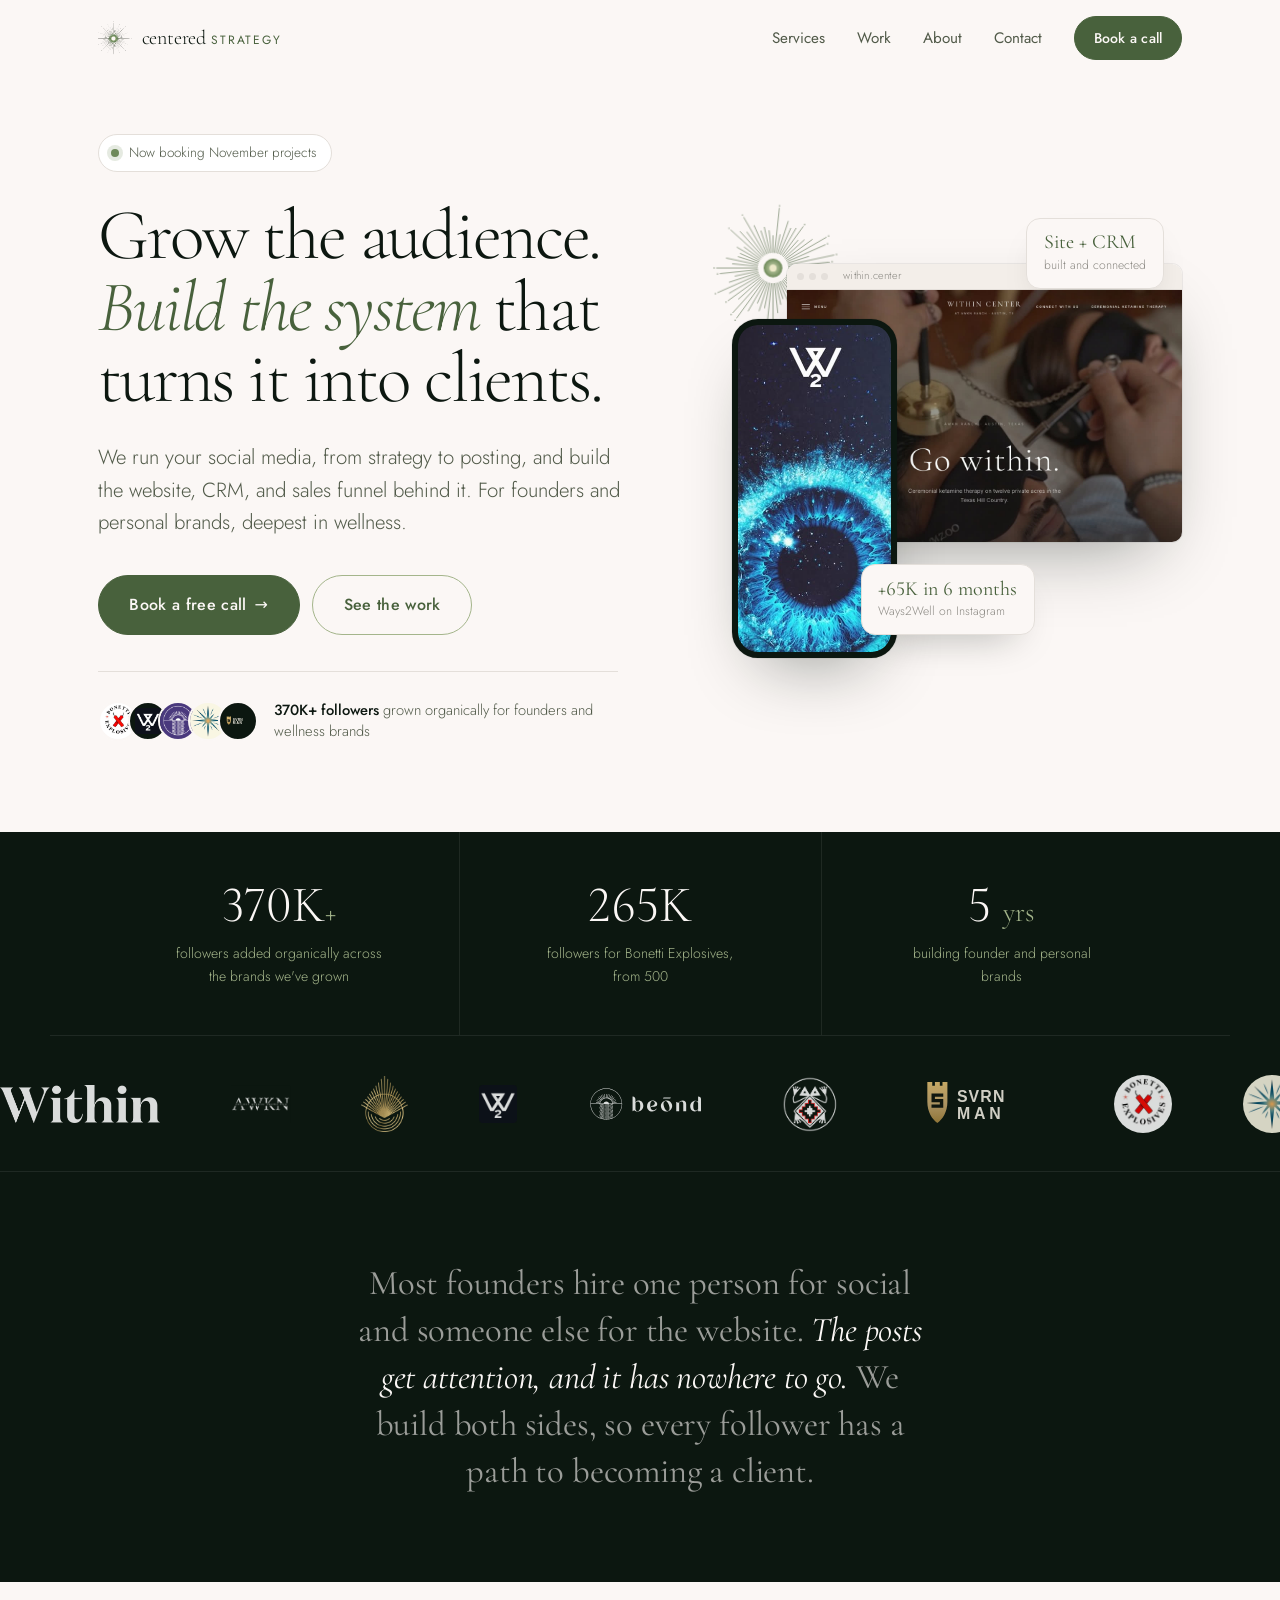
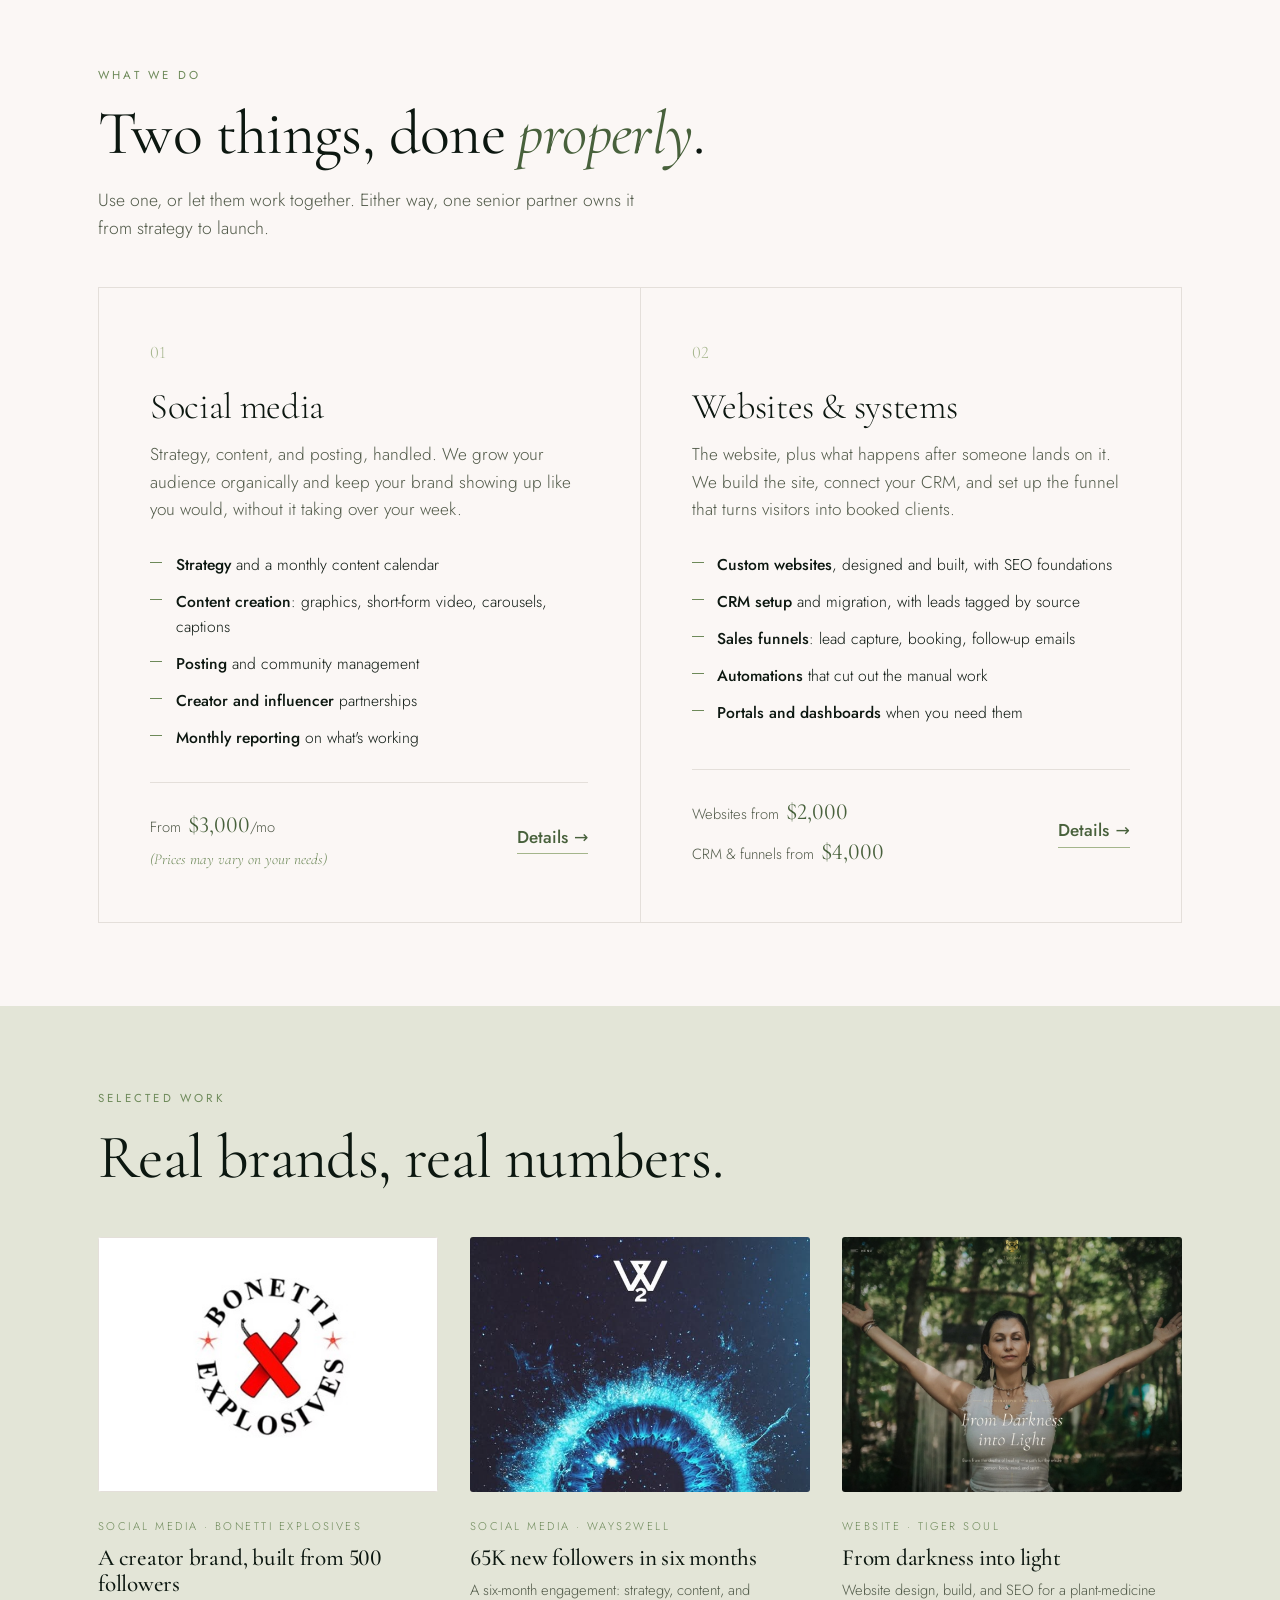
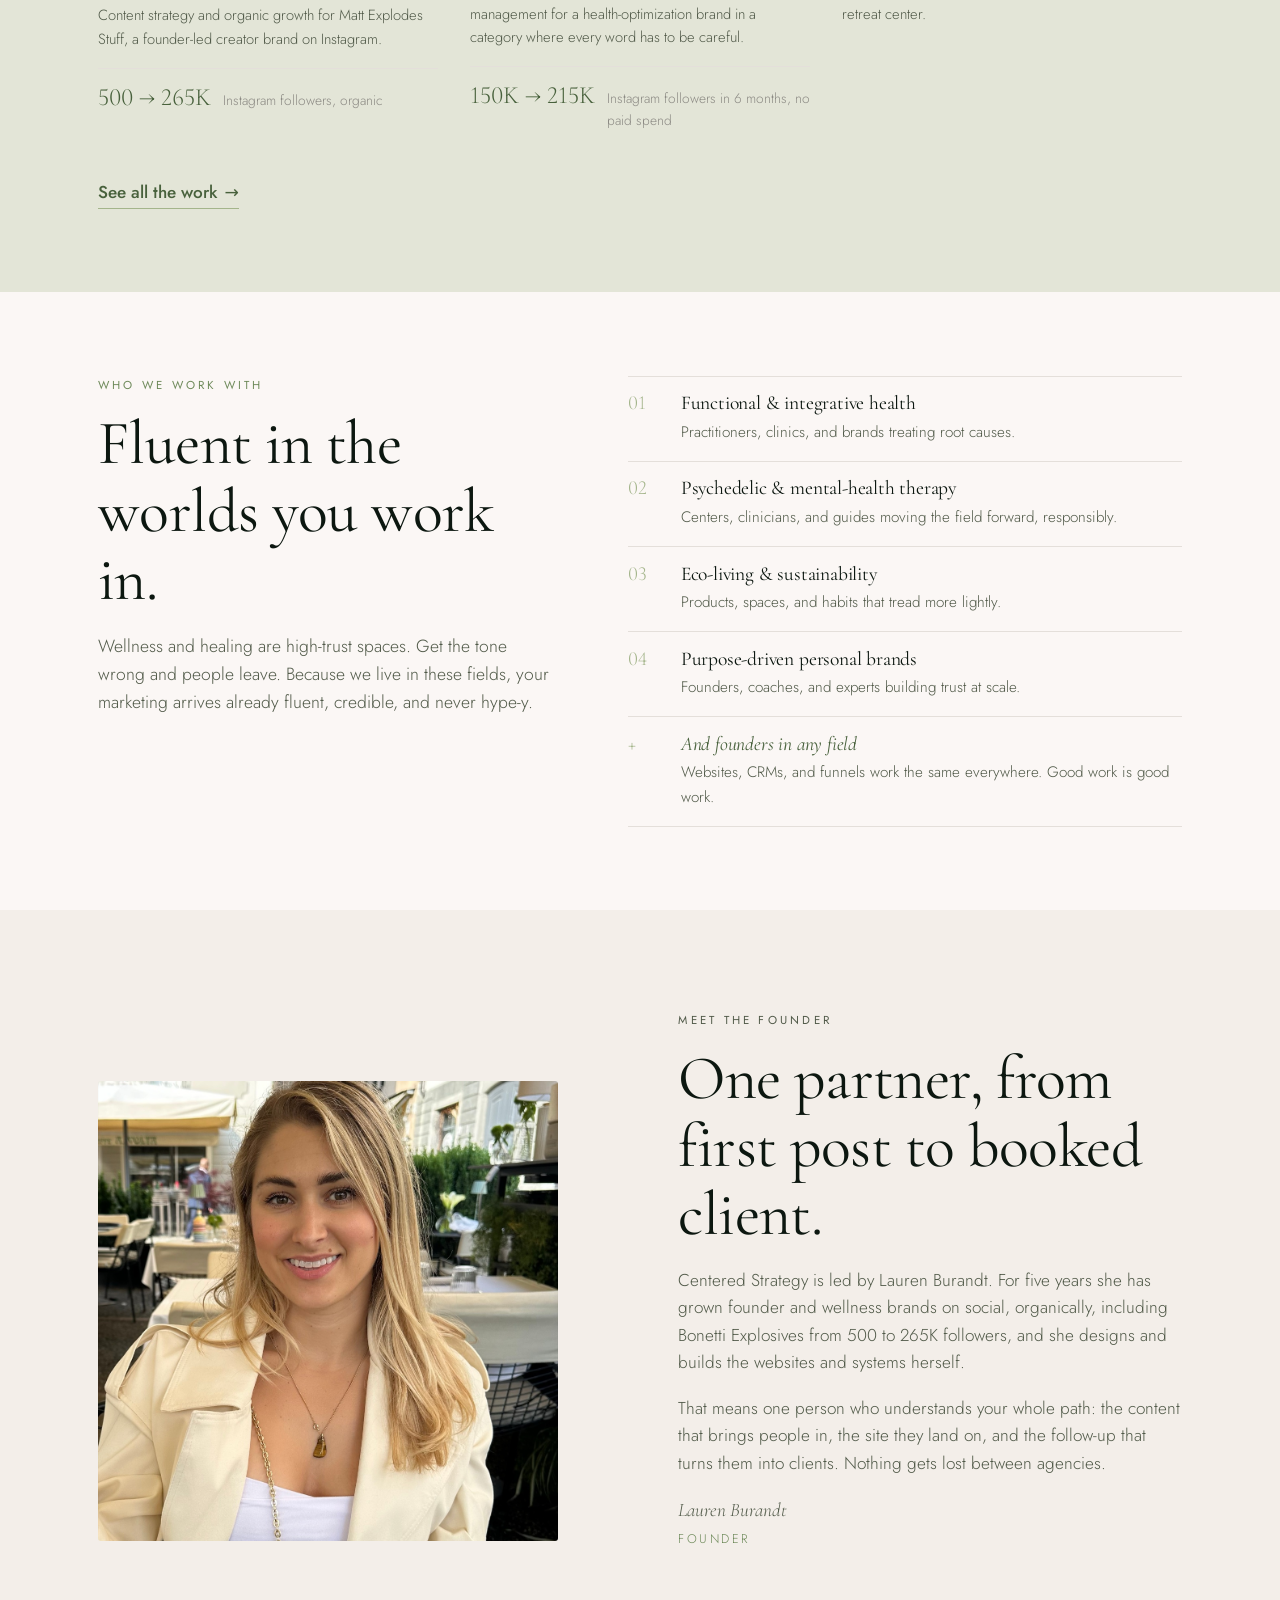
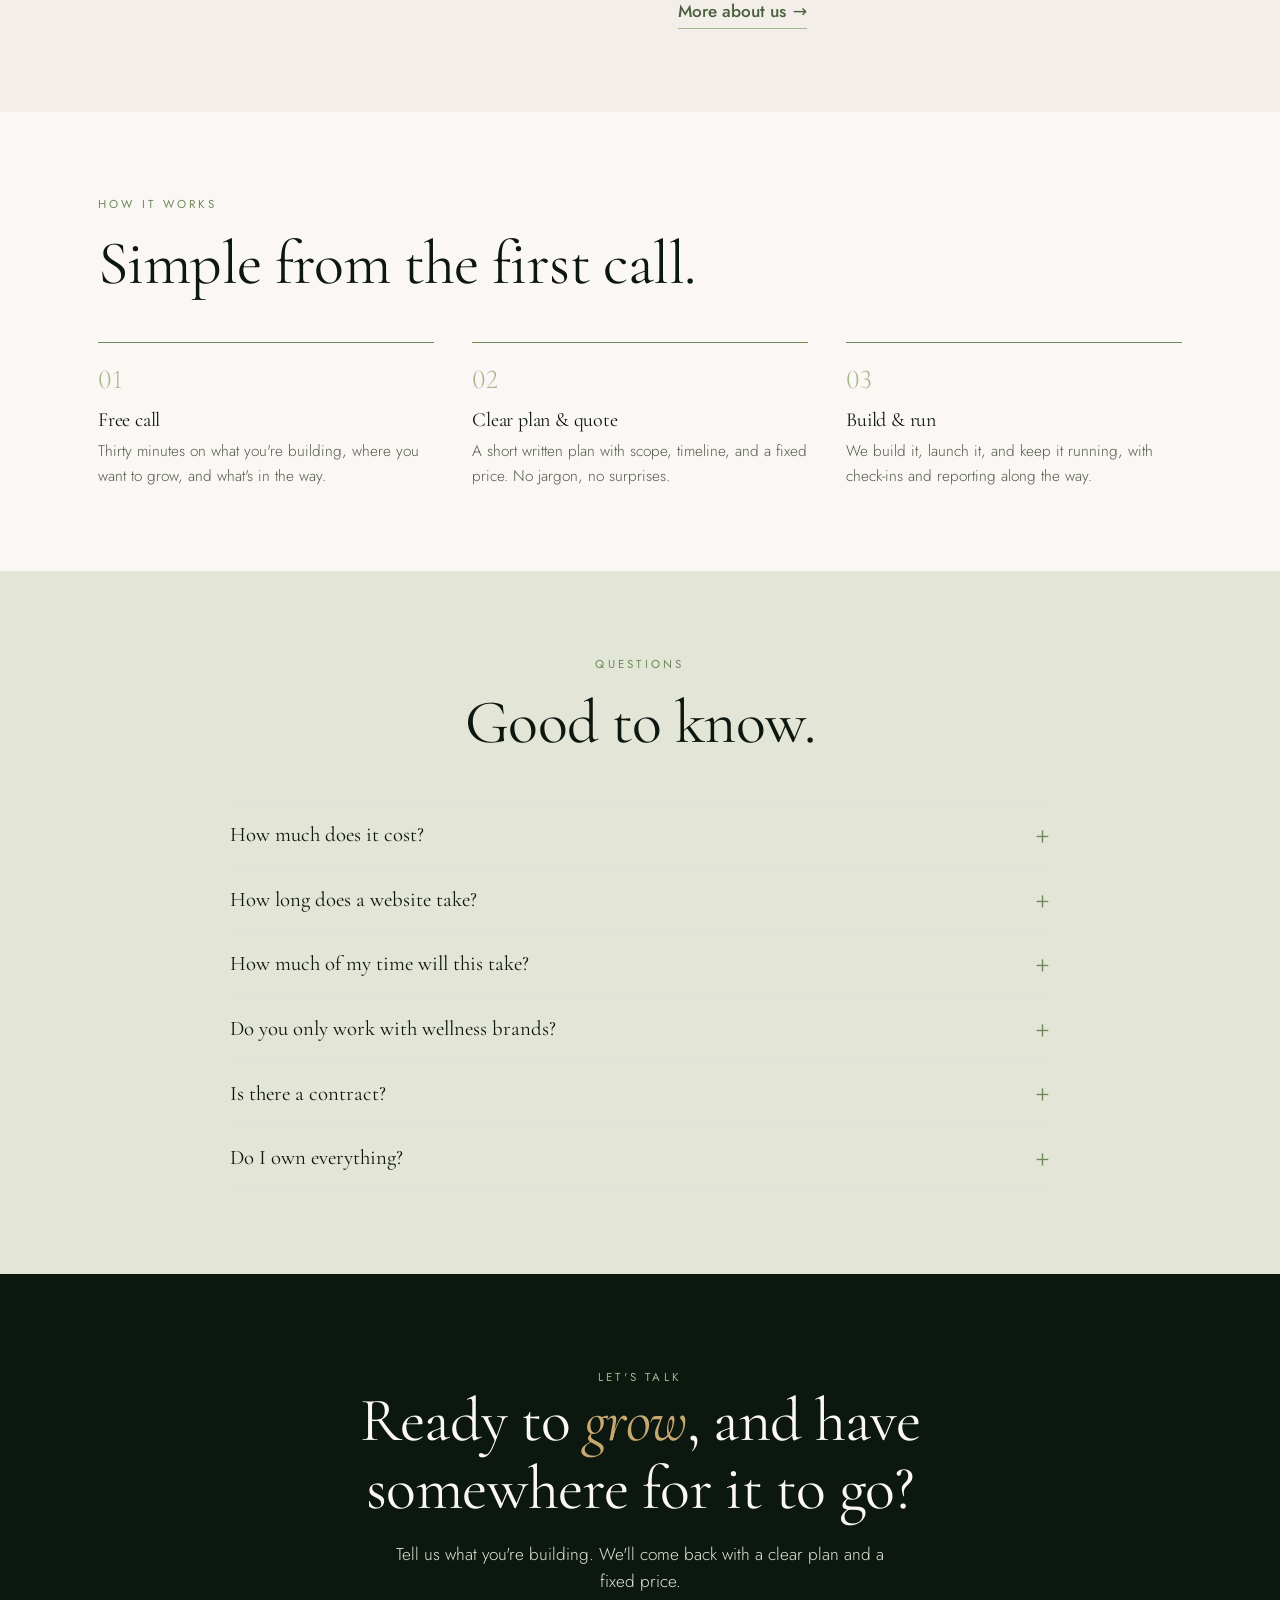
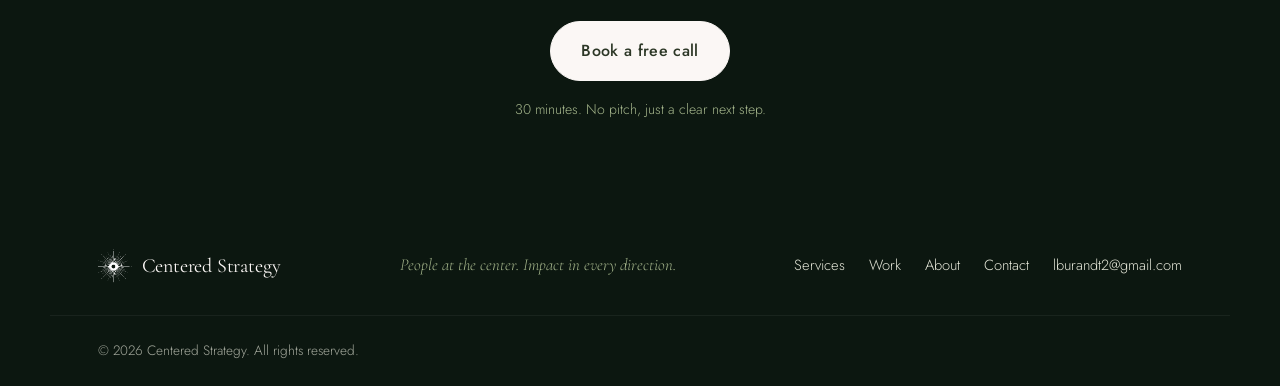
==== index.html @ 180acbcf "Mobile hero: sunburst accent + auto-scrolling reels of real work Co-Authored-By: Claude Opus 5.5 <no" ====
<!DOCTYPE html>
<html lang="en">
<head>
  <meta charset="UTF-8" />
  <meta name="viewport" content="width=device-width, initial-scale=1.0" />
  <title>Centered Strategy | Social media, websites & sales systems for founders</title>
  <meta name="description" content="Centered Strategy runs social media for founders, from strategy to posting, and builds the website, CRM, and sales funnel behind it. Deepest in wellness, open to any field." />
  <meta property="og:title" content="Centered Strategy | Social media, websites & sales systems for founders" />
  <meta property="og:description" content="Centered Strategy runs social media for founders, from strategy to posting, and builds the website, CRM, and sales funnel behind it. Deepest in wellness, open to any field." />
  <meta property="og:type" content="website" />
  <link rel="preconnect" href="https://fonts.googleapis.com" />
  <link rel="preconnect" href="https://fonts.gstatic.com" crossorigin />
  <link href="https://fonts.googleapis.com/css2?family=Cormorant+Garamond:ital,wght@0,400;0,500;0,600;1,400;1,500&family=Jost:wght@300;400;500&display=swap" rel="stylesheet" />
  <link rel="icon" type="image/png" href="assets/favicon.png" />
  <link rel="stylesheet" href="styles.css?v=28" />
</head>
<body>

  <header class="nav" id="nav">
    <div class="container nav__inner">
      <a href="index.html" class="brand" aria-label="Centered Strategy home">
        <img src="assets/logo-mark.png" alt="" class="brand__mark" width="34" height="34" />
        <span class="brand__name"><span class="brand__word">centered</span><span class="brand__strategy">Strategy</span></span>
      </a>
      <nav class="nav__links" aria-label="Primary">
        <a href="services.html">Services</a>
        <a href="projects.html">Work</a>
        <a href="about.html">About</a>
        <a href="contact.html">Contact</a>
      </nav>
      <a href="contact.html" class="btn btn--sm nav__cta">Book a call</a>
      <button class="nav__toggle" id="navToggle" aria-label="Open menu" aria-expanded="false" aria-controls="menu">
        <span></span><span></span><span></span>
      </button>
    </div>
  </header>

  <div class="menu" id="menu" aria-hidden="true">
    <nav class="menu__links" aria-label="Mobile">
      <a href="index.html" class="is-current">Home</a>
      <a href="services.html">Services</a>
      <a href="projects.html">Work</a>
      <a href="about.html">About</a>
      <a href="contact.html">Contact</a>
    </nav>
    <a href="contact.html" class="btn btn--lg btn--light">Book a free call</a>
  </div>

  <main id="top">

    <section class="hero">
      <div class="container hero__grid">
        <div class="hero__copy">
          <p class="badge"><span class="dot" aria-hidden="true"></span>Now booking November projects</p>
          <h1 class="hero__title">Grow the audience. <em>Build the system</em> that turns it into clients.</h1>
          <p class="hero__lede">We run your social media, from strategy to posting, and build the website, CRM, and sales funnel behind it. For founders and personal brands, deepest in wellness.</p>
          <div class="hero__cta">
            <a href="contact.html" class="btn btn--lg">Book a free call <span aria-hidden="true">&rarr;</span></a>
            <a href="projects.html" class="btn btn--lg btn--ghost">See the work</a>
          </div>
          <div class="m-reel" aria-hidden="true"><div class="m-reel__track"><img src="assets/social-matt-top1.jpg" alt="" loading="lazy"><img src="assets/social-beond-1.jpg" alt="" loading="lazy"><img src="assets/social-kuya-1.jpg" alt="" loading="lazy"><img src="assets/ways2well-1.jpg" alt="" loading="lazy"><img src="assets/social-matt-top2.jpg" alt="" loading="lazy"><img src="assets/social-beond-3.jpg" alt="" loading="lazy"><img src="assets/social-kuya-2.jpg" alt="" loading="lazy"><img src="assets/social-matt-top1.jpg" alt="" loading="lazy"><img src="assets/social-beond-1.jpg" alt="" loading="lazy"><img src="assets/social-kuya-1.jpg" alt="" loading="lazy"><img src="assets/ways2well-1.jpg" alt="" loading="lazy"><img src="assets/social-matt-top2.jpg" alt="" loading="lazy"><img src="assets/social-beond-3.jpg" alt="" loading="lazy"><img src="assets/social-kuya-2.jpg" alt="" loading="lazy"></div></div>
          <div class="hero__proof">
            <div class="hero__logos" aria-hidden="true">
              <span class="is-cover"><img src="assets/logo-bonetti.jpg" alt="" /></span>
              <span><img src="assets/logo-ways2well.png" alt="" /></span>
              <span class="is-cover"><img src="assets/logo-beond-mark.jpg" alt="" /></span>
              <span class="is-cover"><img src="assets/logo-illuminating.jpg" alt="" /></span>
              <span><img src="assets/logo-svrn.svg" alt="" /></span>
            </div>
            <p><strong>370K+ followers</strong> grown organically for founders and wellness brands</p>
          </div>
        </div>

        <div class="hero__visual" aria-hidden="true">
          <svg class="hero__mark" viewBox="0 0 300 300">
            <defs>
              <radialGradient id="glow" cx="50%" cy="50%" r="50%">
                <stop offset="0%" stop-color="#EDE9C9" />
                <stop offset="45%" stop-color="#A4B58B" />
                <stop offset="100%" stop-color="#6D8959" />
              </radialGradient>
            </defs>
            <g id="rays"></g>
            <circle class="core" cx="150" cy="150" r="18" fill="url(#glow)" />
            <circle class="core" cx="150" cy="150" r="6.5" fill="#EDE9C9" />
          </svg>
          <figure class="frame frame--browser">
            <div class="frame__bar"><i></i><i></i><i></i><span>within.center</span></div>
            <img src="assets/proj-within.jpg" alt="" />
          </figure>
          <figure class="frame frame--phone">
            <img src="assets/proj-ways2well.jpg" alt="" />
          </figure>
          <div class="chip-stat chip-stat--a"><strong>+65K in 6 months</strong><span>Ways2Well on Instagram</span></div>
          <div class="chip-stat chip-stat--b"><strong>Site + CRM</strong><span>built and connected</span></div>
        </div>
      </div>
    </section>

    <section class="proof" aria-label="Results">
      <div class="container stats">
        <div class="stats__item"><span class="stats__num"><span data-count="370">370</span>K<small>+</small></span><span class="stats__label">followers added organically across the brands we've grown</span></div>
        <div class="stats__item"><span class="stats__num"><span data-count="265">265</span>K</span><span class="stats__label">followers for Bonetti Explosives, from 500</span></div>
        <div class="stats__item"><span class="stats__num">5 <small>yrs</small></span><span class="stats__label">building founder and personal brands</span></div>
      </div>
    <div class="marquee" aria-label="Brands we've worked with">
      <div class="marquee__track">
        <img class="marquee__logo" src="assets/logo-within.png" alt="Within Center" />
        <img class="marquee__logo" src="assets/logo-awkn.png" alt="AWKN Ranch" />
        <img class="marquee__logo marquee__logo--mark" src="assets/logo-kuya.png" alt="Kuya Wellness" />
        <img class="marquee__logo" src="assets/logo-ways2well.png" alt="Ways2Well" />
        <img class="marquee__logo" src="assets/logo-beond.svg" alt="Beond Ibogaine" />
        <img class="marquee__logo marquee__logo--mark" src="assets/logo-otac.png" alt="Ancestral Encounters" />
        <img class="marquee__logo marquee__logo--svrn" src="assets/logo-svrn.svg" alt="SVRN Man" />
        <img class="marquee__logo marquee__logo--badge" src="assets/logo-bonetti.jpg" alt="Bonetti Explosives" />
        <img class="marquee__logo marquee__logo--badge" src="assets/logo-illuminating.jpg" alt="Illuminating Collective" />
        <img class="marquee__logo" src="assets/logo-within.png" alt="" aria-hidden="true" />
        <img class="marquee__logo" src="assets/logo-awkn.png" alt="" aria-hidden="true" />
        <img class="marquee__logo marquee__logo--mark" src="assets/logo-kuya.png" alt="" aria-hidden="true" />
        <img class="marquee__logo" src="assets/logo-ways2well.png" alt="" aria-hidden="true" />
        <img class="marquee__logo" src="assets/logo-beond.svg" alt="" aria-hidden="true" />
        <img class="marquee__logo marquee__logo--mark" src="assets/logo-otac.png" alt="" aria-hidden="true" />
        <img class="marquee__logo marquee__logo--svrn" src="assets/logo-svrn.svg" alt="" aria-hidden="true" />
        <img class="marquee__logo marquee__logo--badge" src="assets/logo-bonetti.jpg" alt="" aria-hidden="true" />
        <img class="marquee__logo marquee__logo--badge" src="assets/logo-illuminating.jpg" alt="" aria-hidden="true" />
      </div>
    </div>
    </section>

    <section class="statement" aria-label="Why us">
      <div class="container">
        <p class="statement__text reveal">Most founders hire one person for social and someone else for the website. <span>The posts get attention, and it has nowhere to go.</span> We build both sides, so every follower has a path to becoming a client.</p>
      </div>
    </section>

    <section class="section" id="services">
      <div class="container">
        <header class="section__head reveal">
          <p class="eyebrow">What we do</p>
          <h2 class="section__title">Two things, done <em>properly</em>.</h2>
          <p class="section__sub">Use one, or let them work together. Either way, one senior partner owns it from strategy to launch.</p>
        </header>
        <div class="pillars">
          <article class="pillar reveal" id="social">
            <span class="pillar__num">01</span>
            <h3>Social media</h3>
            <p class="pillar__lede">Strategy, content, and posting, handled. We grow your audience organically and keep your brand showing up like you would, without it taking over your week.</p>
            <ul class="checklist">
              <li><strong>Strategy</strong> and a monthly content calendar</li>
              <li><strong>Content creation</strong>: graphics, short-form video, carousels, captions</li>
              <li><strong>Posting</strong> and community management</li>
              <li><strong>Creator and influencer</strong> partnerships</li>
              <li><strong>Monthly reporting</strong> on what's working</li>
            </ul>
            <div class="pillar__foot">
              <div class="prices"><span class="price">From <strong>$3,000</strong>/mo</span><span class="price-note">(Prices may vary on your needs)</span></div>
              <a href="services.html#social" class="link-more">Details <span aria-hidden="true">&rarr;</span></a>
            </div>
          </article>
          <article class="pillar reveal" id="systems">
            <span class="pillar__num">02</span>
            <h3>Websites &amp; systems</h3>
            <p class="pillar__lede">The website, plus what happens after someone lands on it. We build the site, connect your CRM, and set up the funnel that turns visitors into booked clients.</p>
            <ul class="checklist">
              <li><strong>Custom websites</strong>, designed and built, with SEO foundations</li>
              <li><strong>CRM setup</strong> and migration, with leads tagged by source</li>
              <li><strong>Sales funnels</strong>: lead capture, booking, follow-up emails</li>
              <li><strong>Automations</strong> that cut out the manual work</li>
              <li><strong>Portals and dashboards</strong> when you need them</li>
            </ul>
            <div class="pillar__foot">
              <div class="prices">
                <span class="price">Websites from <strong>$2,000</strong></span>
                <span class="price">CRM &amp; funnels from <strong>$4,000</strong></span>
              </div>
              <a href="services.html#systems" class="link-more">Details <span aria-hidden="true">&rarr;</span></a>
            </div>
          </article>
        </div>
      </div>
    </section>

    <section class="section section--tint" id="work">
      <div class="container">
        <header class="section__head reveal">
          <p class="eyebrow">Selected work</p>
          <h2 class="section__title">Real brands, real numbers.</h2>
        </header>
        <div class="cases cases--3">
          <a class="case reveal" href="projects.html#social">
            <div class="case__frame"><div class="case__tile case__tile--bonetti"><img class="is-full" src="assets/logo-bonetti.jpg" alt="Bonetti Explosives" loading="lazy" /></div></div>
            <div class="case__meta">
              <span class="case__tag">Social media &middot; Bonetti Explosives</span>
              <h3>A creator brand, built from 500 followers</h3>
              <p>Content strategy and organic growth for Matt Explodes Stuff, a founder-led creator brand on Instagram.</p>
              <div class="case__result"><strong>500 &rarr; 265K</strong><span>Instagram followers, organic</span></div>
            </div>
          </a>
          <a class="case reveal" href="projects.html#social">
            <div class="case__frame"><img class="case__img" src="assets/proj-ways2well.jpg" alt="A Ways2Well social post" loading="lazy" /></div>
            <div class="case__meta">
              <span class="case__tag">Social media &middot; Ways2Well</span>
              <h3>65K new followers in six months</h3>
              <p>A six-month engagement: strategy, content, and management for a health-optimization brand in a category where every word has to be careful.</p>
              <div class="case__result"><strong>150K &rarr; 215K</strong><span>Instagram followers in 6 months, no paid spend</span></div>
            </div>
          </a>
          <a class="case reveal" href="https://www.tigersoulretreats.com/" target="_blank" rel="noopener">
            <div class="case__frame"><img class="case__img" src="assets/proj-tigersoul.jpg" alt="Tiger Soul Medicine Retreats website" loading="lazy" /></div>
            <div class="case__meta">
              <span class="case__tag">Website &middot; Tiger Soul</span>
              <h3>From darkness into light</h3>
              <p>Website design, build, and SEO for a plant-medicine retreat center.</p>
            </div>
          </a>
        </div>
        <div class="section__cta reveal"><a href="projects.html" class="link-more">See all the work <span aria-hidden="true">&rarr;</span></a></div>
      </div>
    </section>

    <section class="section" id="who">
      <div class="container split">
        <header class="reveal">
          <p class="eyebrow">Who we work with</p>
          <h2 class="section__title">Fluent in the worlds you work in.</h2>
          <p class="section__sub">Wellness and healing are high-trust spaces. Get the tone wrong and people leave. Because we live in these fields, your marketing arrives already fluent, credible, and never hype-y.</p>
        </header>
        <div class="reveal">
          <ul class="niches">
            <li class="niche"><span class="niche__num">01</span><div><h3>Functional &amp; integrative health</h3><p>Practitioners, clinics, and brands treating root causes.</p></div></li>
            <li class="niche"><span class="niche__num">02</span><div><h3>Psychedelic &amp; mental-health therapy</h3><p>Centers, clinicians, and guides moving the field forward, responsibly.</p></div></li>
            <li class="niche"><span class="niche__num">03</span><div><h3>Eco-living &amp; sustainability</h3><p>Products, spaces, and habits that tread more lightly.</p></div></li>
            <li class="niche"><span class="niche__num">04</span><div><h3>Purpose-driven personal brands</h3><p>Founders, coaches, and experts building trust at scale.</p></div></li>
            <li class="niche niche--open"><span class="niche__num">+</span><div><h3>And founders in any field</h3><p>Websites, CRMs, and funnels work the same everywhere. Good work is good work.</p></div></li>
          </ul>
        </div>
      </div>
    </section>

    <section class="section section--warm" id="founder">
      <div class="container split split--media">
        <div class="reveal">
          <img class="founder__img" src="assets/lauren.jpg" alt="Lauren Burandt, founder of Centered Strategy" loading="lazy" />
        </div>
        <div class="founder__copy reveal">
          <p class="eyebrow">Meet the founder</p>
          <h2 class="section__title">One partner, from first post to booked client.</h2>
          <p>Centered Strategy is led by Lauren Burandt. For five years she has grown founder and wellness brands on social, organically, including Bonetti Explosives from 500 to 265K followers, and she designs and builds the websites and systems herself.</p>
          <p>That means one person who understands your whole path: the content that brings people in, the site they land on, and the follow-up that turns them into clients. Nothing gets lost between agencies.</p>
          <p class="founder__sig">Lauren Burandt<span>Founder</span></p>
          <div class="section__cta"><a href="about.html" class="link-more">More about us <span aria-hidden="true">&rarr;</span></a></div>
        </div>
      </div>
    </section>

    <section class="section" id="process">
      <div class="container">
        <header class="section__head reveal">
          <p class="eyebrow">How it works</p>
          <h2 class="section__title">Simple from the first call.</h2>
        </header>
        <ol class="steps">
          <li class="step reveal"><span class="step__num">01</span><h3>Free call</h3><p>Thirty minutes on what you're building, where you want to grow, and what's in the way.</p></li>
          <li class="step reveal"><span class="step__num">02</span><h3>Clear plan &amp; quote</h3><p>A short written plan with scope, timeline, and a fixed price. No jargon, no surprises.</p></li>
          <li class="step reveal"><span class="step__num">03</span><h3>Build &amp; run</h3><p>We build it, launch it, and keep it running, with check-ins and reporting along the way.</p></li>
        </ol>
      </div>
    </section>

    <section class="section section--tint" id="faq">
      <div class="container">
        <header class="section__head section__head--center reveal">
          <p class="eyebrow">Questions</p>
          <h2 class="section__title">Good to know.</h2>
        </header>
        <div class="faq reveal">
          <details><summary>How much does it cost?</summary><p>Social media starts at $3,000 a month. Websites start at $2,000, and CRM and sales funnel setups start at $4,000. You'll get a fixed quote after our first call, so you know the full number before anything starts.</p></details>
          <details><summary>How long does a website take?</summary><p>Most websites take three to six weeks from kickoff to launch. A CRM and funnel build usually adds four to six weeks, and we can run both side by side.</p></details>
          <details><summary>How much of my time will this take?</summary><p>A kickoff call to start, then short reviews as we go. For social, most clients spend about an hour a week approving content. We handle the rest.</p></details>
          <details><summary>Do you only work with wellness brands?</summary><p>No. Wellness and healing are where we go deepest, but we build websites, CRMs, and funnels for founders and teams in any field.</p></details>
          <details><summary>Is there a contract?</summary><p>Social media starts with a three-month term so the strategy has time to work, then goes month to month. Build projects are paid by milestone, half to start each one and half on delivery.</p></details>
          <details><summary>Do I own everything?</summary><p>Yes. Your website, accounts, content, and CRM are set up in your name. If we ever part ways, you keep all of it.</p></details>
        </div>
      </div>
    </section>

    <section class="section cta-band">
      <div class="container reveal">
        <p class="eyebrow">Let's talk</p>
        <h2 class="section__title">Ready to <em>grow</em>, and have somewhere for it to go?</h2>
        <p>Tell us what you're building. We'll come back with a clear plan and a fixed price.</p>
        <a href="contact.html" class="btn btn--lg btn--light">Book a free call</a>
        <p class="cta-band__note">30 minutes. No pitch, just a clear next step.</p>
      </div>
    </section>

  </main>

  <a href="contact.html" class="float-cta" id="floatCta" aria-label="Book a free 30-minute call">
    <span class="float-cta__text"><strong>Let's talk about your project</strong><span>Free 30-minute call</span></span>
    <span class="float-cta__btn">Book a call <span aria-hidden="true">&rarr;</span></span>
  </a>

  <footer class="footer">
    <div class="container footer__inner">
      <a href="index.html" class="brand brand--light">
        <img src="assets/logo-mark.png" alt="" class="brand__mark" width="26" height="26" />
        <span class="brand__name">Centered Strategy</span>
      </a>
      <p class="footer__tag">People at the center. Impact in every direction.</p>
      <nav class="footer__links" aria-label="Footer">
        <a href="services.html">Services</a>
        <a href="projects.html">Work</a>
        <a href="about.html">About</a>
        <a href="contact.html">Contact</a>
        <a href="mailto:lburandt2@gmail.com">lburandt2@gmail.com</a>
      </nav>
    </div>
    <div class="container footer__base">
      <span>&copy; <span id="year"></span> Centered Strategy. All rights reserved.</span>
    </div>
  </footer>

  <script src="main.js?v=8"></script>
</body>
</html>
---- styles.css ----
/* ============================================================
   Centered Strategy — styles (v5)
   Palette: pine, sage, cream, honey accent
   Type: Cormorant Garamond (display serif) + Jost (sans)
   ============================================================ */

:root {
  --forest:      #2C3726;   /* deep green — depth */
  --forest-deep: #0C1710;   /* deep evergreen — dark bands, footer */
  --green:       #48613C;   /* pine — primary, CTAs, links */
  --green-soft:  #6D8959;   /* sage — labels, eyebrows */
  --sage:        #A4B58B;   /* soft sage — accents on dark */
  --sage-pale:   #E3E5D7;   /* sage wash — panels */
  --cream:       #FBF7F5;   /* canvas */
  --cream-warm:  #F3EEE9;   /* warm tint sections */
  --sand:        #E4DFDA;   /* hairlines */
  --gold:        #C7A870;   /* honey — sparing accent */
  --warm-grey:   #8C8A84;
  --ink:         #0C1710;
  --ink-soft:    #515A49;

  --serif: "Cormorant Garamond", Georgia, "Times New Roman", serif;
  --sans:  "Jost", "Century Gothic", "Futura", system-ui, sans-serif;

  --maxw: 1180px;
  --gutter: clamp(1.25rem, 4vw, 3rem);
  --nav-h: 76px;
  --ease: cubic-bezier(0.22, 1, 0.36, 1);
}

/* ---------- reset ---------- */
*, *::before, *::after { box-sizing: border-box; }
html { scroll-behavior: smooth; -webkit-text-size-adjust: 100%; scroll-padding-top: 96px; }
body {
  margin: 0;
  font-family: var(--sans);
  color: var(--ink);
  background: var(--cream);
  font-weight: 300;
  line-height: 1.6;
  font-size: clamp(1rem, 0.97rem + 0.2vw, 1.075rem);
  -webkit-font-smoothing: antialiased;
  font-variant-numeric: lining-nums;
}
img, svg { display: block; max-width: 100%; }
a { color: inherit; text-decoration: none; }
ul, ol { margin: 0; padding: 0; list-style: none; }
h1, h2, h3 { margin: 0; font-family: var(--serif); font-weight: 400; line-height: 1.1; letter-spacing: -0.01em; }
p { margin: 0; }
:focus-visible { outline: 2px solid var(--green); outline-offset: 3px; }

.container { width: 100%; max-width: var(--maxw); margin-inline: auto; padding-inline: var(--gutter); }

/* ---------- shared type ---------- */
.eyebrow {
  font-family: var(--sans); text-transform: uppercase;
  letter-spacing: 0.28em; font-size: 0.72rem; font-weight: 400;
  color: var(--green-soft); margin-bottom: 1rem;
}
.section { padding: clamp(3.5rem, 6.5vw, 5.75rem) 0; }
.section--tint { background: var(--sage-pale); }
.section--warm { background: var(--cream-warm); }
.section__head { max-width: 680px; margin-bottom: clamp(2rem, 3.5vw, 3rem); }
.section__head--center { margin-inline: auto; text-align: center; }
.section__head--center .section__sub { margin-inline: auto; }
.section__title { font-size: clamp(2.25rem, 1.55rem + 2.9vw, 3.9rem); font-weight: 400; }
.section__title em { font-style: italic; color: var(--green); }
.section__sub { margin-top: 1.1rem; color: var(--ink-soft); font-size: 1.1rem; max-width: 54ch; }
.section__cta { margin-top: clamp(2rem, 4vw, 3rem); }
.text-center { text-align: center; }

/* ---------- buttons ---------- */
.btn {
  display: inline-flex; align-items: center; justify-content: center; gap: 0.5rem;
  font-family: var(--sans); font-weight: 500; font-size: 0.95rem; letter-spacing: 0.02em;
  padding: 0.85rem 1.5rem; border-radius: 999px;
  background: var(--green); color: var(--cream); border: 1.5px solid var(--green);
  cursor: pointer; white-space: nowrap;
  transition: background 0.25s var(--ease), color 0.25s var(--ease), border-color 0.25s var(--ease);
}
.btn:hover { background: var(--forest); border-color: var(--forest); }
.btn--lg { padding: 1rem 1.9rem; font-size: 1rem; }
.btn--sm { padding: 0.6rem 1.15rem; font-size: 0.88rem; }
.btn--ghost { background: transparent; color: var(--green); border-color: var(--sage); }
.btn--ghost:hover { background: var(--green); color: var(--cream); border-color: var(--green); }
.btn--light { background: var(--cream); color: var(--forest); border-color: var(--cream); }
.btn--light:hover { background: var(--sage-pale); border-color: var(--sage-pale); }
.link-more {
  display: inline-flex; align-items: center; gap: 0.4rem;
  font-weight: 500; color: var(--green); border-bottom: 1px solid var(--sage);
  padding-bottom: 2px; transition: gap 0.25s var(--ease);
}
.link-more:hover { gap: 0.7rem; }

/* ============================================================
   NAV
   ============================================================ */
.nav {
  position: fixed; top: 0; left: 0; right: 0; z-index: 60;
  background: rgba(251, 247, 245, 0.92); backdrop-filter: blur(12px);
  border-bottom: 1px solid transparent;
  transition: border-color 0.35s var(--ease);
}
.nav.is-scrolled { border-color: var(--sand); }
.nav__inner { display: flex; align-items: center; justify-content: space-between; gap: 2rem; height: var(--nav-h); }
main { padding-top: var(--nav-h); }

.brand { display: inline-flex; align-items: center; gap: 0.6rem; color: var(--ink); }
.brand__mark { width: 34px; height: 34px; }
.brand__name { font-family: var(--serif); font-size: 1.25rem; font-weight: 400; letter-spacing: -0.01em; }
.brand__word { font-weight: 300; text-transform: lowercase; }
.brand__strategy { font-family: var(--sans); font-weight: 400; text-transform: uppercase; letter-spacing: 0.16em; font-size: 0.6em; color: var(--green); margin-left: 0.4em; }

.nav__links { display: flex; align-items: center; gap: clamp(1.25rem, 2.5vw, 2.25rem); margin-left: auto; }
.nav__links a { font-size: 0.95rem; font-weight: 400; color: var(--ink-soft); transition: color 0.2s; }
.nav__links a:hover, .nav__links a.is-current { color: var(--green); }

.nav__toggle { display: none; flex-direction: column; gap: 6px; background: none; border: 0; cursor: pointer; padding: 8px; z-index: 61; }
.nav__toggle span { width: 26px; height: 2px; background: var(--ink); border-radius: 2px; transition: 0.3s var(--ease); }
.nav__toggle.is-active span:nth-child(1) { transform: translateY(8px) rotate(45deg); }
.nav__toggle.is-active span:nth-child(2) { opacity: 0; }
.nav__toggle.is-active span:nth-child(3) { transform: translateY(-8px) rotate(-45deg); }

@media (max-width: 860px) {
  .nav__links { display: none; }
  .nav__toggle { display: flex; }
  .nav__cta { margin-left: auto; }
}
@media (max-width: 420px) { .nav__cta { display: none; } }

/* mobile menu */
.menu {
  position: fixed; inset: 0; z-index: 55; background: var(--forest-deep);
  display: flex; flex-direction: column; align-items: center; justify-content: center; gap: 2rem; padding: 2rem;
  opacity: 0; visibility: hidden; transform: translateY(-10px);
  transition: opacity 0.45s var(--ease), transform 0.45s var(--ease), visibility 0.45s;
}
.menu.is-open { opacity: 1; visibility: visible; transform: none; }
.menu__links { display: flex; flex-direction: column; align-items: center; gap: 0.9rem; }
.menu__links a { font-family: var(--serif); font-size: clamp(2rem, 1.4rem + 3vw, 3.2rem); color: var(--cream); transition: color 0.25s; }
.menu__links a:hover, .menu__links a.is-current { color: var(--gold); }
body.menu-open .nav { background: transparent; border-color: transparent; backdrop-filter: none; }
body.menu-open .brand { color: var(--cream); }
body.menu-open .brand__mark { filter: brightness(0) invert(1); }
body.menu-open .nav__toggle span { background: var(--cream); }
body.menu-open .nav__cta { visibility: hidden; }

/* ============================================================
   HERO (home) — split: copy left, real work right
   ============================================================ */
.hero { padding: clamp(2rem, 4.5vw, 4rem) 0 clamp(3.5rem, 7vw, 6.5rem); overflow: hidden; }
.hero__grid { display: grid; grid-template-columns: 1.1fr 0.9fr; gap: clamp(2.5rem, 5vw, 5rem); align-items: center; }
.badge {
  display: inline-flex; align-items: center; gap: 0.6rem; margin-bottom: 1.75rem;
  padding: 0.45rem 0.95rem 0.45rem 0.75rem; border: 1px solid var(--sand); border-radius: 999px;
  background: #fff; font-size: 0.85rem; color: var(--ink-soft);
}
.dot { width: 8px; height: 8px; border-radius: 50%; background: var(--green-soft); box-shadow: 0 0 0 4px rgba(109, 137, 89, 0.18); animation: pulse 2.4s ease-in-out infinite; }
@keyframes pulse { 50% { box-shadow: 0 0 0 7px rgba(109, 137, 89, 0.05); } }
.hero__title {
  font-weight: 300; font-size: clamp(2.8rem, 1.45rem + 3.8vw, 5rem);
  letter-spacing: -0.03em; line-height: 1.0; margin-bottom: 1.6rem; text-wrap: balance;
}
.hero__title em { font-style: italic; color: var(--green); }
.hero__lede { font-size: clamp(1.08rem, 1rem + 0.4vw, 1.28rem); color: var(--ink-soft); max-width: 44ch; margin-bottom: 2.25rem; }
.hero__cta { display: flex; flex-wrap: wrap; gap: 0.8rem; }
.hero__proof { display: flex; align-items: center; gap: 1rem; margin-top: 2.25rem; padding-top: 1.75rem; border-top: 1px solid var(--sand); max-width: 520px; }
.hero__proof p { font-size: 0.92rem; color: var(--ink-soft); line-height: 1.45; }
.hero__proof strong { color: var(--ink); font-weight: 500; }
.hero__logos { display: flex; flex-shrink: 0; }
.hero__logos span {
  width: 40px; height: 40px; border-radius: 50%; background: var(--forest-deep); border: 2px solid var(--cream);
  display: flex; align-items: center; justify-content: center; overflow: hidden;
}
.hero__logos span + span { margin-left: -10px; }
.hero__logos img { width: 70%; height: 70%; object-fit: contain; }
.hero__logos .is-cover img { width: 100%; height: 100%; object-fit: cover; }

/* visual collage */
.hero__visual { position: relative; aspect-ratio: 1 / 1; max-width: 600px; justify-self: end; width: 100%; }
.hero__mark { position: absolute; width: 34%; left: -6%; top: -4%; z-index: 0; }
.hero__mark .ray { transform-origin: 150px 150px; transform: scaleY(0); opacity: 0; animation: ray 0.9s cubic-bezier(0.2, 0.7, 0.2, 1) forwards; }
@keyframes ray { to { transform: scaleY(1); opacity: 1; } }
.hero__mark .core { transform-origin: center; transform: scale(0); animation: core 0.8s 0.1s ease forwards; }
@keyframes core { to { transform: scale(1); } }
.frame { margin: 0; position: absolute; overflow: hidden; background: #fff; box-shadow: 0 30px 70px -30px rgba(12, 23, 16, 0.45), 0 0 0 1px rgba(12, 23, 16, 0.06); }
.frame img { width: 100%; height: 100%; object-fit: cover; object-position: center top; }
.frame--browser { width: 86%; right: 0; top: 12%; aspect-ratio: 1.42 / 1; border-radius: 10px; z-index: 1; animation: floatA 9s ease-in-out infinite; }
.frame__bar { height: 26px; display: flex; align-items: center; gap: 5px; padding: 0 10px; background: var(--cream-warm); border-bottom: 1px solid var(--sand); }
.frame__bar i { width: 7px; height: 7px; border-radius: 50%; background: var(--sand); }
.frame__bar span { margin-left: 10px; font-size: 0.68rem; color: var(--warm-grey); letter-spacing: 0.02em; }
.frame--browser img { height: calc(100% - 26px); }
.frame--phone { width: 36%; left: 2%; bottom: 2%; aspect-ratio: 9 / 18.5; border-radius: 26px; border: 6px solid var(--forest-deep); background: var(--forest-deep); z-index: 2; animation: floatB 8s ease-in-out infinite; }
.frame--phone img { border-radius: 19px; object-position: center; }
.chip-stat {
  position: absolute; z-index: 3; background: var(--cream); border: 1px solid var(--sand); border-radius: 14px;
  padding: 0.8rem 1.05rem; box-shadow: 0 18px 40px -22px rgba(12, 23, 16, 0.4); display: flex; flex-direction: column;
}
.chip-stat strong { font-family: var(--serif); font-weight: 400; font-size: 1.25rem; color: var(--green); line-height: 1.1; }
.chip-stat span { font-size: 0.76rem; color: var(--warm-grey); margin-top: 0.15rem; }
.chip-stat--a { left: 30%; bottom: 7%; }
.chip-stat--b { right: 4%; top: 2%; }
@keyframes floatA { 50% { transform: translateY(-8px); } }
@keyframes floatB { 50% { transform: translateY(8px); } }

@media (max-width: 960px) {
  .hero__grid { grid-template-columns: 1fr; }
  .hero__visual { justify-self: center; max-width: 520px; }
}
@media (prefers-reduced-motion: reduce) {
  .hero__mark .ray, .hero__mark .core { animation: none !important; transform: none !important; opacity: 1 !important; }
  .frame, .dot { animation: none !important; }
}

/* ============================================================
   STATEMENT — the gap we close
   ============================================================ */
.statement { background: var(--forest-deep); color: var(--cream); padding: clamp(3.5rem, 7vw, 5.5rem) 0; border-top: 1px solid rgba(255, 255, 255, 0.08); text-align: center; }
.statement__text {
  font-family: var(--serif); font-weight: 400; letter-spacing: -0.005em;
  font-size: clamp(1.45rem, 1.05rem + 1.4vw, 2.2rem); line-height: 1.35; max-width: 34ch; margin-inline: auto;
  color: rgba(251, 247, 245, 0.6);
}
.statement__text span { color: var(--cream); font-style: italic; }

/* ============================================================
   FLOATING CTA pill
   ============================================================ */
.float-cta {
  position: fixed; z-index: 50; left: 50%; bottom: 1.25rem;
  transform: translate(-50%, 140%); opacity: 0;
  display: flex; align-items: center; gap: 1.25rem;
  padding: 0.5rem 0.5rem 0.5rem 1.35rem; border-radius: 999px;
  background: rgba(12, 23, 16, 0.92); backdrop-filter: blur(12px); color: var(--cream);
  box-shadow: 0 20px 50px -20px rgba(12, 23, 16, 0.6);
  transition: transform 0.5s var(--ease), opacity 0.5s var(--ease);
}
.float-cta.is-visible { transform: translate(-50%, 0); opacity: 1; }
.float-cta__text { display: flex; flex-direction: column; line-height: 1.25; }
.float-cta__text strong { font-weight: 400; font-size: 0.92rem; white-space: nowrap; }
.float-cta__text span { font-size: 0.76rem; color: var(--sage); }
.float-cta__btn { background: var(--cream); color: var(--forest); font-weight: 500; font-size: 0.88rem; padding: 0.7rem 1.15rem; border-radius: 999px; white-space: nowrap; transition: background 0.25s; }
.float-cta:hover .float-cta__btn { background: var(--sage-pale); }
@media (max-width: 520px) {
  .float-cta { left: 1rem; right: 1rem; transform: translateY(140%); justify-content: space-between; }
  .float-cta.is-visible { transform: none; }
  .float-cta__text strong { font-size: 0.85rem; }
}
body.menu-open .float-cta { opacity: 0; pointer-events: none; }

/* ============================================================
   PROOF — stats + logo marquee (dark band)
   ============================================================ */
.proof { background: var(--forest-deep); color: var(--cream); }
.stats { display: grid; grid-template-columns: repeat(3, 1fr); border-bottom: 1px solid rgba(255, 255, 255, 0.08); }
.stats__item { padding: clamp(2rem, 4vw, 3rem) clamp(1rem, 2.5vw, 2rem); text-align: center; }
.stats__item + .stats__item { border-left: 1px solid rgba(255, 255, 255, 0.08); }
.stats__num { display: block; font-family: var(--serif); font-weight: 300; font-size: clamp(2.2rem, 1.6rem + 2vw, 3.4rem); line-height: 1; color: var(--cream); }
.stats__num small { font-size: 0.55em; color: var(--sage); }
.stats__label { display: block; margin-top: 0.7rem; font-size: 0.88rem; color: var(--sage); max-width: 26ch; margin-inline: auto; }
@media (max-width: 720px) {
  .stats__item { padding: 1.75rem 0.5rem; }
  .stats__num { font-size: 1.9rem; }
  .stats__label { font-size: 0.74rem; line-height: 1.35; }
}

.marquee { overflow: hidden; padding: clamp(1.6rem, 3vw, 2.4rem) 0; background: var(--forest-deep); }
.marquee__track { display: flex; align-items: center; gap: clamp(2.75rem, 5.5vw, 5rem); width: max-content; animation: marquee 36s linear infinite; }
.marquee:hover .marquee__track { animation-play-state: paused; }
.marquee__logo { height: clamp(30px, 3vw, 40px); width: auto; opacity: 0.85; transition: opacity 0.25s; }
.marquee__logo--mark { height: clamp(42px, 4.4vw, 56px); }
.marquee__logo--svrn { height: clamp(38px, 4vw, 50px); }
.marquee__logo--badge { height: clamp(46px, 4.6vw, 58px); border-radius: 50%; }
.marquee__logo:hover { opacity: 1; }
@keyframes marquee { from { transform: translateX(0); } to { transform: translateX(-50%); } }
@media (prefers-reduced-motion: reduce) {
  .marquee__track { animation: none; flex-wrap: wrap; justify-content: center; width: auto; row-gap: 1rem; }
}

/* ============================================================
   SERVICES — two pillars
   ============================================================ */
.pillars { display: grid; grid-template-columns: 1fr 1fr; gap: 1px; background: var(--sand); border: 1px solid var(--sand); }
@media (max-width: 860px) { .pillars { grid-template-columns: 1fr; } }
.pillar { background: var(--cream); padding: clamp(2rem, 4vw, 3.25rem); display: flex; flex-direction: column; }
.pillar__num { font-family: var(--serif); font-weight: 300; font-size: 1.1rem; color: var(--sage); margin-bottom: 1.25rem; }
.pillar h3 { font-size: clamp(1.7rem, 1.3rem + 1.2vw, 2.4rem); font-weight: 300; margin-bottom: 0.9rem; }
.pillar__lede { color: var(--ink-soft); margin-bottom: 1.75rem; max-width: 46ch; }
.checklist { display: grid; gap: 0.75rem; margin-bottom: 2rem; }
.checklist li { position: relative; padding-left: 1.6rem; color: var(--ink); font-size: 0.98rem; }
.checklist li::before {
  content: ""; position: absolute; left: 0; top: 0.62em; width: 0.75rem; height: 1px; background: var(--green-soft);
}
.checklist strong { font-weight: 500; }
.pillar__foot { margin-top: auto; padding-top: 1.5rem; border-top: 1px solid var(--sand); display: flex; flex-wrap: wrap; align-items: center; justify-content: space-between; gap: 1rem; }
.price { font-size: 0.92rem; color: var(--ink-soft); }
.price strong { font-family: var(--serif); font-weight: 400; font-size: 1.45rem; color: var(--green); margin-left: 0.2rem; }
.price + .price { margin-top: 0.15rem; }
.prices { display: flex; flex-direction: column; }

/* ============================================================
   WORK — results cards
   ============================================================ */
.cases { display: grid; grid-template-columns: repeat(2, 1fr); gap: clamp(1.75rem, 3.5vw, 3rem); }
@media (max-width: 760px) { .cases { grid-template-columns: 1fr; } }
.case { display: flex; flex-direction: column; color: inherit; }
.case__frame { overflow: hidden; border-radius: 3px; aspect-ratio: 4 / 3; background: var(--sage-pale); }
.case__img { width: 100%; height: 100%; object-fit: cover; object-position: center top; transition: transform 0.5s var(--ease); }
a.case:hover .case__img { transform: scale(1.03); }
.case__tile { width: 100%; height: 100%; display: flex; align-items: center; justify-content: center; background: var(--forest); }
.case__tile img { width: 46%; height: auto; }
.case__tile img.is-badge { width: 38%; border-radius: 50%; }
.case__tile img.is-mark { width: 36%; }
.case__meta { padding-top: 1.2rem; }
.case__tag { font-family: var(--sans); text-transform: uppercase; letter-spacing: 0.22em; font-size: 0.7rem; color: var(--green-soft); }
.case h3 { font-size: 1.75rem; font-weight: 500; margin: 0.5rem 0 0.45rem; }
.case p { color: var(--ink-soft); font-size: 0.98rem; max-width: 48ch; }
.case__result { display: flex; align-items: baseline; gap: 0.75rem; margin-top: 1rem; padding-top: 1rem; border-top: 1px solid var(--sand); }
.case__result strong { font-family: var(--serif); font-weight: 300; font-size: 1.9rem; color: var(--green); line-height: 1; white-space: nowrap; }
.case__result span { font-size: 0.86rem; color: var(--warm-grey); }

.posts { display: grid; grid-template-columns: repeat(3, 1fr); gap: clamp(1rem, 2vw, 1.5rem); }
.posts img { width: 100%; aspect-ratio: 1 / 1; object-fit: cover; border-radius: 3px; }
@media (max-width: 720px) { .posts { grid-template-columns: 1fr 1fr; } }

/* ============================================================
   WHO WE WORK WITH — niche list
   ============================================================ */
.split { display: grid; grid-template-columns: 0.9fr 1.1fr; gap: clamp(2.5rem, 6vw, 5.5rem); align-items: start; }
@media (max-width: 860px) { .split { grid-template-columns: 1fr; } }
.split--media { align-items: center; grid-template-columns: 1fr 1fr; }
.niches { border-top: 1px solid var(--sand); }
.niche { display: flex; gap: 1.5rem; align-items: baseline; padding: 1.05rem 0; border-bottom: 1px solid var(--sand); }
.niche__num { font-family: var(--serif); font-size: 1.25rem; color: var(--sage); font-weight: 300; line-height: 1; min-width: 1.8rem; }
.niche h3 { font-size: 1.22rem; font-weight: 400; margin-bottom: 0.3rem; }
.niche p { color: var(--ink-soft); font-size: 0.95rem; }
.niche--open h3 { color: var(--green); font-style: italic; }

/* ============================================================
   FOUNDER
   ============================================================ */
.founder__img { width: 100%; aspect-ratio: 4 / 5; object-fit: cover; border-radius: 3px; }
.founder__copy p { color: var(--ink-soft); margin-top: 1.1rem; max-width: 54ch; }
.founder__sig { margin-top: 1.75rem; font-family: var(--serif); font-style: italic; font-size: 1.2rem; color: var(--ink); }
.founder__sig span { display: block; font-family: var(--sans); font-style: normal; font-size: 0.78rem; letter-spacing: 0.2em; text-transform: uppercase; color: var(--green-soft); margin-top: 0.3rem; }

/* ============================================================
   PROCESS — steps
   ============================================================ */
.steps { display: grid; grid-template-columns: repeat(3, 1fr); gap: 1.5rem clamp(1.5rem, 3vw, 2.5rem); }
@media (max-width: 760px) { .steps { grid-template-columns: 1fr; } }
.step { padding-top: 1.4rem; border-top: 1px solid var(--green-soft); }
.step__num { display: block; font-family: var(--serif); font-weight: 300; font-size: 1.7rem; color: var(--sage); line-height: 1; margin-bottom: 1rem; }
.step h3 { font-size: 1.25rem; font-weight: 400; margin-bottom: 0.5rem; }
.step p { color: var(--ink-soft); font-size: 0.96rem; }

/* ============================================================
   VALUES (about)
   ============================================================ */
.values { display: grid; grid-template-columns: repeat(3, 1fr); gap: 1px; background: var(--sand); border: 1px solid var(--sand); }
@media (max-width: 860px) { .values { grid-template-columns: 1fr; } }
.value { background: var(--cream); padding: clamp(1.75rem, 3vw, 2.5rem); }
.value h3 { font-size: 1.3rem; font-weight: 400; margin-bottom: 0.6rem; }
.value p { color: var(--ink-soft); font-size: 0.96rem; }

/* ============================================================
   FAQ
   ============================================================ */
.faq { max-width: 820px; margin-inline: auto; border-top: 1px solid var(--sand); }
.faq details { border-bottom: 1px solid var(--sand); }
.faq summary {
  list-style: none; cursor: pointer; display: flex; justify-content: space-between; align-items: center; gap: 1.5rem;
  padding: 1.05rem 0; font-family: var(--serif); font-size: clamp(1.1rem, 1rem + 0.4vw, 1.3rem); font-weight: 400;
}
.faq summary::-webkit-details-marker { display: none; }
.faq summary::after { content: "+"; font-family: var(--sans); font-weight: 300; font-size: 1.6rem; color: var(--green-soft); line-height: 1; transition: transform 0.3s var(--ease); }
.faq details[open] summary::after { transform: rotate(45deg); }
.faq details p { padding: 0 0 1.5rem; color: var(--ink-soft); max-width: 64ch; }

/* ============================================================
   CTA band
   ============================================================ */
.cta-band { background: var(--forest-deep); color: var(--cream); text-align: center; }
.cta-band .container { max-width: 760px; }
.cta-band .eyebrow { color: var(--sage); }
.cta-band .section__title { color: var(--cream); }
.cta-band .section__title em { color: var(--gold); }
.cta-band p { margin: 1.1rem auto 0; color: var(--sage-pale); max-width: 50ch; }
.cta-band .btn { margin-top: 1.6rem; }
.cta-band.section { padding: clamp(3.25rem, 6vw, 5rem) 0; }
.cta-band__note { font-size: 0.88rem; color: var(--sage) !important; }

/* ============================================================
   PAGE HERO — interior pages
   ============================================================ */
.page-hero { border-bottom: 1px solid var(--sand); text-align: center; padding: clamp(3rem, 7vw, 6rem) 0 clamp(2.5rem, 5vw, 4rem); }
.page-hero__inner { max-width: 820px; margin-inline: auto; }
.page-hero h1 { font-size: clamp(2.4rem, 1.6rem + 3vw, 4.4rem); font-weight: 300; letter-spacing: -0.02em; }
.page-hero h1 em { font-style: italic; color: var(--green); }
.page-hero p:not(.eyebrow) { margin: 1.3rem auto 0; color: var(--ink-soft); font-size: clamp(1.05rem, 1rem + 0.4vw, 1.25rem); max-width: 56ch; }
.page-hero .hero__cta { margin-top: 2rem; }

/* ============================================================
   CONTACT
   ============================================================ */
.contact__inner { max-width: 760px; margin-inline: auto; }
.contact__form { display: grid; grid-template-columns: 1fr 1fr; gap: 1.1rem; }
@media (max-width: 640px) { .contact__form { grid-template-columns: 1fr; } }
.field { display: flex; flex-direction: column; gap: 0.45rem; }
.field--full { grid-column: 1 / -1; }
.field label, .field legend { font-size: 0.8rem; font-weight: 500; letter-spacing: 0.04em; color: var(--ink-soft); padding: 0; }
fieldset.field { border: 0; margin: 0; padding: 0; }
.field input, .field textarea, .field select {
  font-family: var(--sans); font-weight: 300; font-size: 1rem; color: var(--ink);
  padding: 0.85rem 1rem; border: 1px solid var(--sand); border-radius: 3px; background: #fff;
  transition: border-color 0.2s, box-shadow 0.2s; resize: vertical;
}
.field input:focus, .field textarea:focus, .field select:focus { outline: none; border-color: var(--green-soft); box-shadow: 0 0 0 3px rgba(109, 137, 89, 0.18); }
.chips { display: flex; flex-wrap: wrap; gap: 0.6rem; margin-top: 0.2rem; }
.chip input { position: absolute; opacity: 0; pointer-events: none; }
.chip span {
  display: inline-block; padding: 0.55rem 1.05rem; border: 1px solid var(--sand); border-radius: 999px;
  font-size: 0.92rem; background: #fff; cursor: pointer; transition: 0.2s var(--ease);
}
.chip input:checked + span { background: var(--green); border-color: var(--green); color: var(--cream); }
.chip input:focus-visible + span { outline: 2px solid var(--green); outline-offset: 2px; }
.contact__form .btn { grid-column: 1 / -1; justify-self: start; margin-top: 0.5rem; }
.contact__side { margin-top: 2.5rem; padding-top: 1.75rem; border-top: 1px solid var(--sand); display: grid; grid-template-columns: repeat(3, 1fr); gap: 1.5rem; }
@media (max-width: 640px) { .contact__side { grid-template-columns: 1fr; } }
.contact__side h3 { font-size: 1.05rem; font-weight: 400; margin-bottom: 0.3rem; }
.contact__side p { font-size: 0.92rem; color: var(--ink-soft); }
.contact__side a { color: var(--green); border-bottom: 1px solid var(--sage); }

/* ============================================================
   FOOTER
   ============================================================ */
.footer { background: var(--forest-deep); color: var(--sage-pale); padding-top: clamp(3rem, 6vw, 4.5rem); }
.footer__inner { display: flex; flex-wrap: wrap; align-items: center; justify-content: space-between; gap: 1.5rem; padding-bottom: 2rem; }
.footer__tag { font-family: var(--serif); font-style: italic; font-size: 1.05rem; color: var(--sage); }
.footer__links { display: flex; flex-wrap: wrap; gap: 1.5rem; }
.footer__links a { font-size: 0.92rem; transition: color 0.2s; }
.footer__links a:hover { color: var(--cream); }
.footer__base { border-top: 1px solid rgba(255, 255, 255, 0.08); padding: 1.5rem 0; font-size: 0.85rem; opacity: 0.7; }
.brand--light { color: var(--cream); }
.brand--light .brand__mark { filter: brightness(0) invert(1); }
@media (max-width: 720px) { .footer__inner { flex-direction: column; align-items: flex-start; } }

/* ============================================================
   REVEAL
   ============================================================ */
.reveal { opacity: 0; transform: translateY(22px); transition: opacity 0.7s var(--ease), transform 0.7s var(--ease); }
.reveal.is-visible { opacity: 1; transform: none; }
@media (prefers-reduced-motion: reduce) {
  .reveal { opacity: 1; transform: none; transition: none; }
  html { scroll-behavior: auto; }
}

/* case tiles: background matches each logo; only Kuya sits on brand green */
.case__tile img.is-full { width: auto; height: 78%; }
.case__tile--bonetti { background: #fff; box-shadow: inset 0 0 0 1px var(--sand); }
.case__tile--beond { background: #4a397d; }
.case__tile--illum { background: #f9f6e3; box-shadow: inset 0 0 0 1px var(--sand); }
.case__tile--black { background: #000; }
.case__tile--black img { width: 62%; }
.case--wide { grid-column: 1 / -1; }
.case--wide .case__frame { aspect-ratio: 21 / 9; }
.case--wide .case__img { object-position: center 40%; }
.hero--page { border-bottom: 1px solid var(--sand); }
.hero--page { padding: clamp(1.75rem, 3.5vw, 3rem) 0 clamp(2.25rem, 4vw, 3.5rem); }
.hero--page .hero__visual { aspect-ratio: 1.3 / 1; }

/* social reels strip (Work page) */
.reels { display: grid; grid-template-columns: repeat(6, 1fr); gap: clamp(0.75rem, 1.5vw, 1.25rem); }
@media (max-width: 860px) { .reels { grid-template-columns: repeat(3, 1fr); } }
.reel { position: relative; display: block; aspect-ratio: 9 / 16; overflow: hidden; border-radius: 10px; background: var(--forest-deep); }
.reel img { width: 100%; height: 100%; object-fit: cover; transition: transform 0.5s var(--ease); }
.reel:hover img { transform: scale(1.04); }
.reel::after { content: ""; position: absolute; inset: 0; background: linear-gradient(transparent 60%, rgba(12, 23, 16, 0.65)); }
.reel__tag { position: absolute; z-index: 1; left: 0.7rem; right: 0.7rem; bottom: 0.65rem; font-size: 0.72rem; letter-spacing: 0.04em; color: var(--cream); }
.reels--4 { grid-template-columns: repeat(4, 1fr); max-width: 980px; }
@media (max-width: 860px) { .reels--4 { grid-template-columns: repeat(2, 1fr); } }

/* About hero portrait */
.hero__visual--portrait { aspect-ratio: 1 / 1.08; max-width: 520px; }
.portrait { margin: 0; position: absolute; inset: 0 6% 0 10%; border-radius: 14px; overflow: hidden; box-shadow: 0 30px 70px -30px rgba(12, 23, 16, 0.45); }
.portrait img { width: 100%; height: 100%; object-fit: cover; object-position: center 20%; }
.hero__visual--portrait .chip-stat--a { left: 0; bottom: 10%; }
.hero__visual--portrait .chip-stat--b { right: 0; top: auto; bottom: 8%; }

/* logo tiles: gentle grow on hover */
.case__tile img { transition: transform 0.5s var(--ease); }
a.case:hover .case__tile img { transform: scale(1.08); }
@media (prefers-reduced-motion: reduce) { a.case:hover .case__tile img, a.case:hover .case__img { transform: none; } }

/* home: compact 3-up selected work */
.cases--3 { grid-template-columns: repeat(3, 1fr); gap: clamp(1.25rem, 2.5vw, 2rem); }
.cases--3 .case__frame { aspect-ratio: 4 / 3; }
.cases--3 .case h3 { font-size: 1.45rem; }
.cases--3 .case p { font-size: 0.92rem; }
.cases--3 .case__result strong { font-size: 1.55rem; }
@media (max-width: 900px) { .cases--3 { grid-template-columns: 1fr; max-width: 520px; } }
/* founder photo: less tall */
#founder .founder__img { aspect-ratio: 1 / 1; max-width: 460px; }
.price-note { display: block; margin-top: 0.3rem; font-family: var(--serif); font-style: italic; font-size: 0.95rem; color: var(--green-soft); max-width: 46ch; line-height: 1.4; }
/* services: tighter rhythm */
#social .section__sub, #systems .section__sub { margin-top: 0.9rem; }
#social .section__cta, #systems .section__cta { margin-top: 1.5rem; }
.faq summary { padding: 0.95rem 0; }
.footer { padding-top: clamp(2.25rem, 4vw, 3.25rem); }

/* contact form */
.req { color: var(--green-soft); }
.hp { position: absolute; left: -9999px; width: 1px; height: 1px; overflow: hidden; }
.field.is-invalid input, .field.is-invalid textarea { border-color: #B5523B; }
.form-status { grid-column: 1 / -1; margin: 0; font-size: 0.92rem; color: #B5523B; min-height: 1.2em; }
.form-status:empty { display: none; }
.contact__form .btn[disabled] { opacity: 0.6; cursor: wait; }
[hidden] { display: none !important; }
.form-done { text-align: center; padding: clamp(2.5rem, 5vw, 3.75rem) clamp(1.5rem, 4vw, 3rem); background: #fff; border: 1px solid var(--sand); border-radius: 18px; outline: none; animation: doneIn 0.6s var(--ease); }
.form-done p:not(.eyebrow) { color: var(--ink-soft); margin: 1rem auto 0; max-width: 46ch; }
.form-done strong { color: var(--ink); font-weight: 400; }
.form-done__mark { width: 64px; height: 64px; margin: 0 auto 1.4rem; border-radius: 50%; background: var(--sage-pale); color: var(--green); display: flex; align-items: center; justify-content: center; }
.form-done__mark svg { width: 30px; height: 30px; }
.form-done__cta { justify-content: center; margin-top: 2rem; }
@keyframes doneIn { from { opacity: 0; transform: translateY(12px); } to { opacity: 1; transform: none; } }
.form-done .section__title { text-wrap: balance; }

/* ============================================================
   MOBILE polish (home first)
   ============================================================ */
.footer__base { padding: 1.5rem var(--gutter); }

@media (max-width: 860px) {
  .split--media { grid-template-columns: 1fr; }
  #founder .founder__img { max-width: none; aspect-ratio: 4 / 3; object-position: center 25%; }
}

@media (max-width: 640px) {
  .section { padding: 3.25rem 0; }
  .section__head { margin-bottom: 1.75rem; }
  .section__title { font-size: 2.2rem; }

  /* hero */
  .hero { padding: 1.5rem 0 2.5rem; }
  .badge { margin-bottom: 1.25rem; font-size: 0.8rem; }
  .hero__title { font-size: 2.6rem; margin-bottom: 1.1rem; }
  .hero__lede { font-size: 1.05rem; margin-bottom: 1.6rem; }
  .hero__cta { display: grid; grid-template-columns: 1fr 1fr; gap: 0.6rem; }
  .hero__cta .btn--lg { padding: 0.95rem 0.75rem; font-size: 0.95rem; }
  .hero__proof { margin-top: 1.6rem; padding-top: 1.25rem; }
  .hero__logos span { width: 34px; height: 34px; }
  .hero__visual { max-width: 340px; margin-top: 0.5rem; }
  .hero__mark { width: 28%; }
  .chip-stat { padding: 0.6rem 0.8rem; border-radius: 12px; }
  .chip-stat strong { font-size: 1.05rem; }
  .chip-stat span { font-size: 0.68rem; }
  .chip-stat--a { left: 26%; bottom: 4%; }

  /* proof band */
  .stats__item { padding: 1.4rem 0.4rem; }
  .stats__num { font-size: 1.75rem; }
  .stats__label { font-size: 0.7rem; }
  .statement { padding: 2.75rem 0; }
  .statement__text { font-size: 1.35rem; }

  /* services */
  .pillar { padding: 1.6rem 1.4rem; }
  .pillar h3 { font-size: 1.75rem; }
  .pillar__lede { margin-bottom: 1.25rem; font-size: 0.98rem; }
  .checklist { gap: 0.55rem; margin-bottom: 1.4rem; }
  .checklist li { font-size: 0.93rem; }

  /* selected work: swipeable row instead of a tall stack */
  .cases--3 {
    display: flex; gap: 0.9rem; max-width: none;
    overflow-x: auto; scroll-snap-type: x mandatory; -webkit-overflow-scrolling: touch;
    margin-inline: calc(var(--gutter) * -1); padding: 0 var(--gutter) 0.5rem; scroll-padding-inline: var(--gutter); scrollbar-width: none;
  }
  .cases--3::-webkit-scrollbar { display: none; }
  .cases--3 .case { flex: 0 0 82%; scroll-snap-align: start; }
  .cases--3 .case__frame { aspect-ratio: 16 / 11; }
  .cases--3 .case h3 { font-size: 1.3rem; }

  /* niches, founder, process, faq */
  .niche { padding: 0.85rem 0; gap: 1rem; }
  .founder__copy p { margin-top: 0.85rem; }
  .steps { gap: 1.1rem; }
  .step { padding-top: 1rem; }
  .step__num { margin-bottom: 0.5rem; font-size: 1.4rem; }
  .faq summary { font-size: 1.1rem; }

  /* floating pill: compact */
  .float-cta { padding: 0.4rem 0.4rem 0.4rem 1rem; bottom: 0.75rem; }
  .float-cta__text span { display: none; }
  .float-cta__btn { padding: 0.6rem 1rem; }
}

/* mobile hero: everything important on the first screen */
@media (max-width: 640px) {
  .hero { padding: 1.25rem 0 2rem; }
  .hero__visual { display: none; }
  .badge { margin-bottom: 1rem; padding: 0.35rem 0.8rem 0.35rem 0.65rem; font-size: 0.76rem; }
  .hero__title { font-size: 2.3rem; line-height: 1.04; margin-bottom: 0.9rem; }
  .hero__lede { font-size: 0.98rem; line-height: 1.6; margin-bottom: 1.4rem; }
  .hero__cta .btn--lg { padding: 0.8rem 0.5rem; font-size: 0.9rem; }
  .hero__proof { gap: 0.75rem; margin-top: 1.4rem; padding-top: 1.1rem; }
  .hero__logos span { width: 30px; height: 30px; border-width: 1.5px; }
  .hero__logos span + span { margin-left: -8px; }
  .hero__proof p { font-size: 0.82rem; }
  .nav__inner { height: 64px; }
  main { padding-top: 64px; }
  .brand__mark { width: 28px; height: 28px; }
  .brand__name { font-size: 1.1rem; }
}

/* mobile hero B: light, sunburst accent, auto-scrolling reels of real work */
.m-reel { display: none; }
@media (max-width: 640px) {
  .hero__grid > * { min-width: 0; }
  .hero__grid { position: relative; }
  .hero { padding-top: 1.75rem; background: radial-gradient(120% 55% at 100% 0%, var(--sage-pale) 0%, rgba(227, 229, 215, 0) 60%), var(--cream); }
  .hero__visual { display: block; position: absolute; width: 150px; top: -14px; right: -34px; max-width: none; aspect-ratio: 1; margin: 0; opacity: 0.9; pointer-events: none; }
  .hero__visual .frame, .hero__visual .chip-stat { display: none; }
  .hero__visual .hero__mark { position: static; width: 100%; }
  .hero__copy { position: relative; z-index: 1; }
  .hero__title { font-size: 2.75rem; letter-spacing: -0.035em; margin-top: 0.4rem; }
  .m-reel { display: block; overflow: hidden; margin: 1.4rem calc(var(--gutter) * -1) 0; }
  .m-reel__track { display: flex; gap: 10px; width: max-content; padding-left: var(--gutter); animation: mreel 40s linear infinite; }
  .m-reel img { width: 128px; aspect-ratio: 9 / 16; object-fit: cover; border-radius: 12px; box-shadow: 0 14px 30px -18px rgba(12, 23, 16, 0.55); }
  @keyframes mreel { to { transform: translateX(-50%); } }
}
@media (max-width: 640px) and (prefers-reduced-motion: reduce) {
  .m-reel { overflow-x: auto; } .m-reel__track { animation: none; }
}
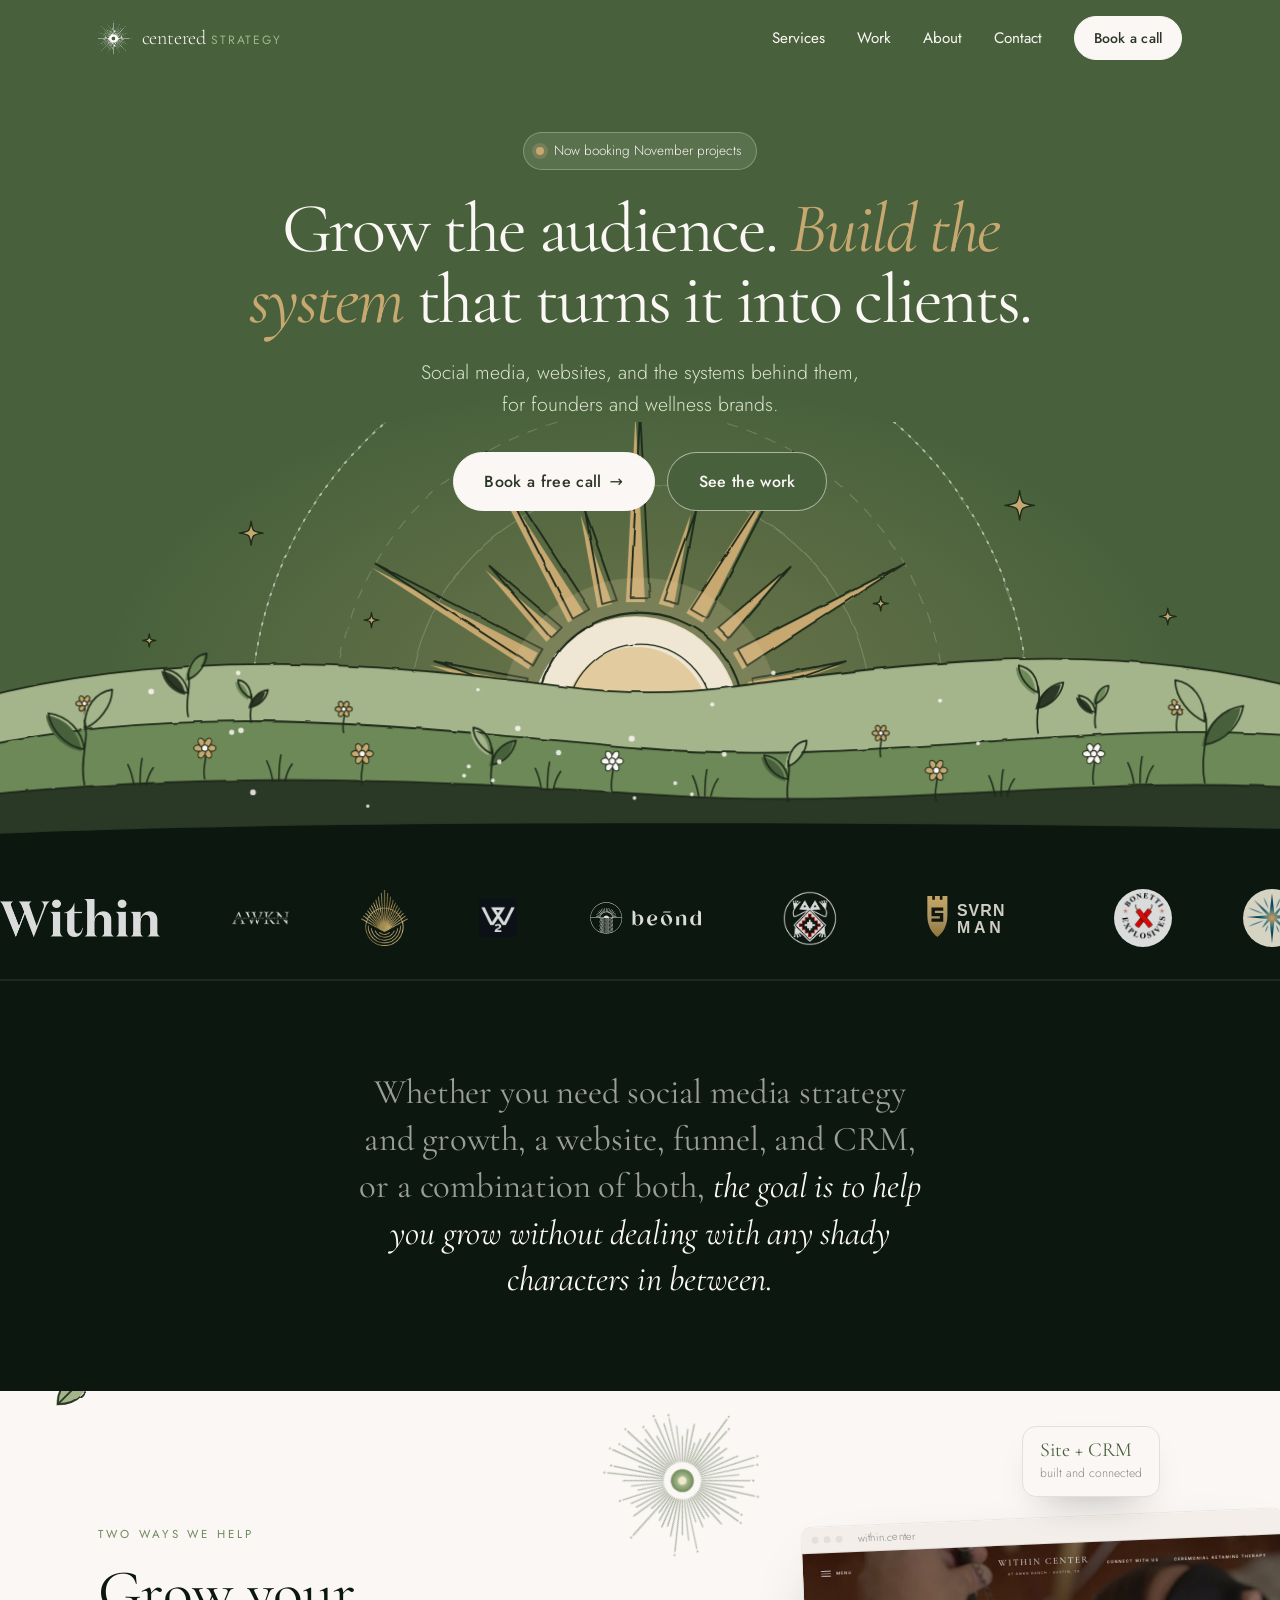
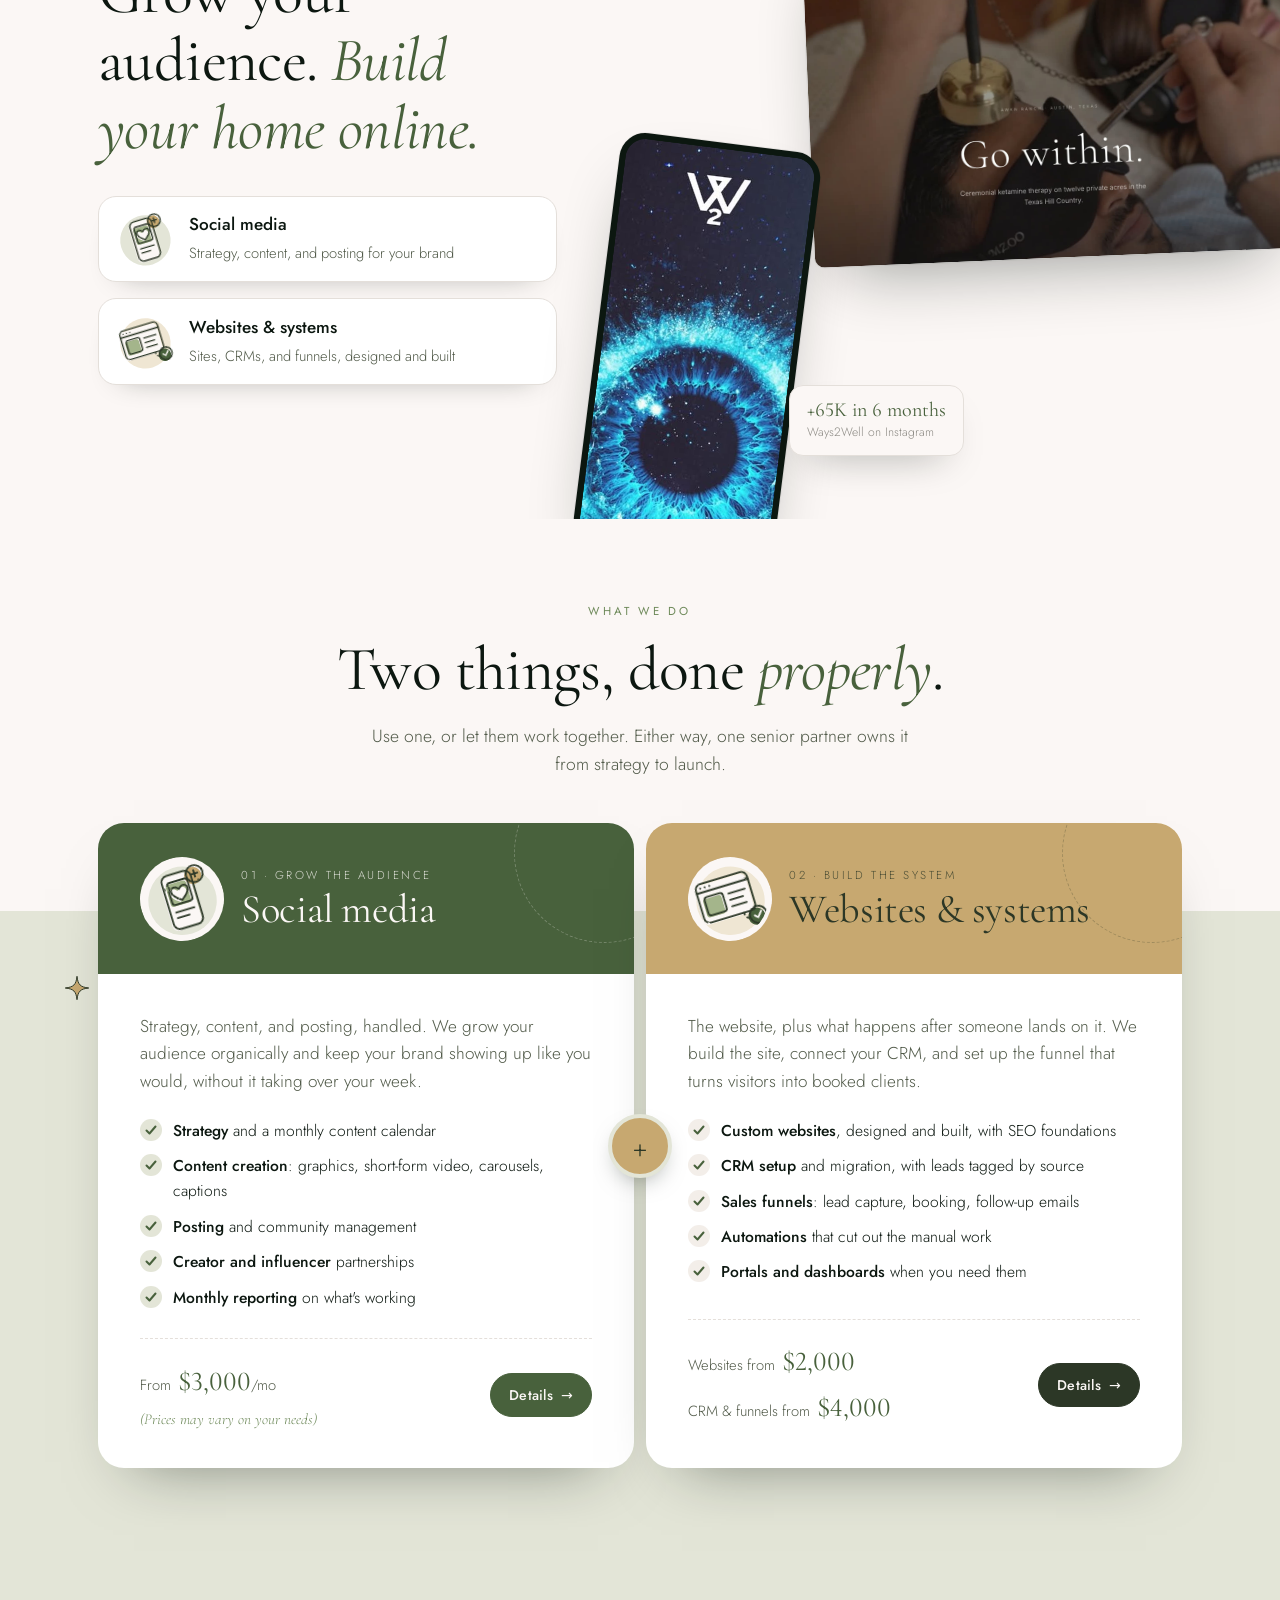
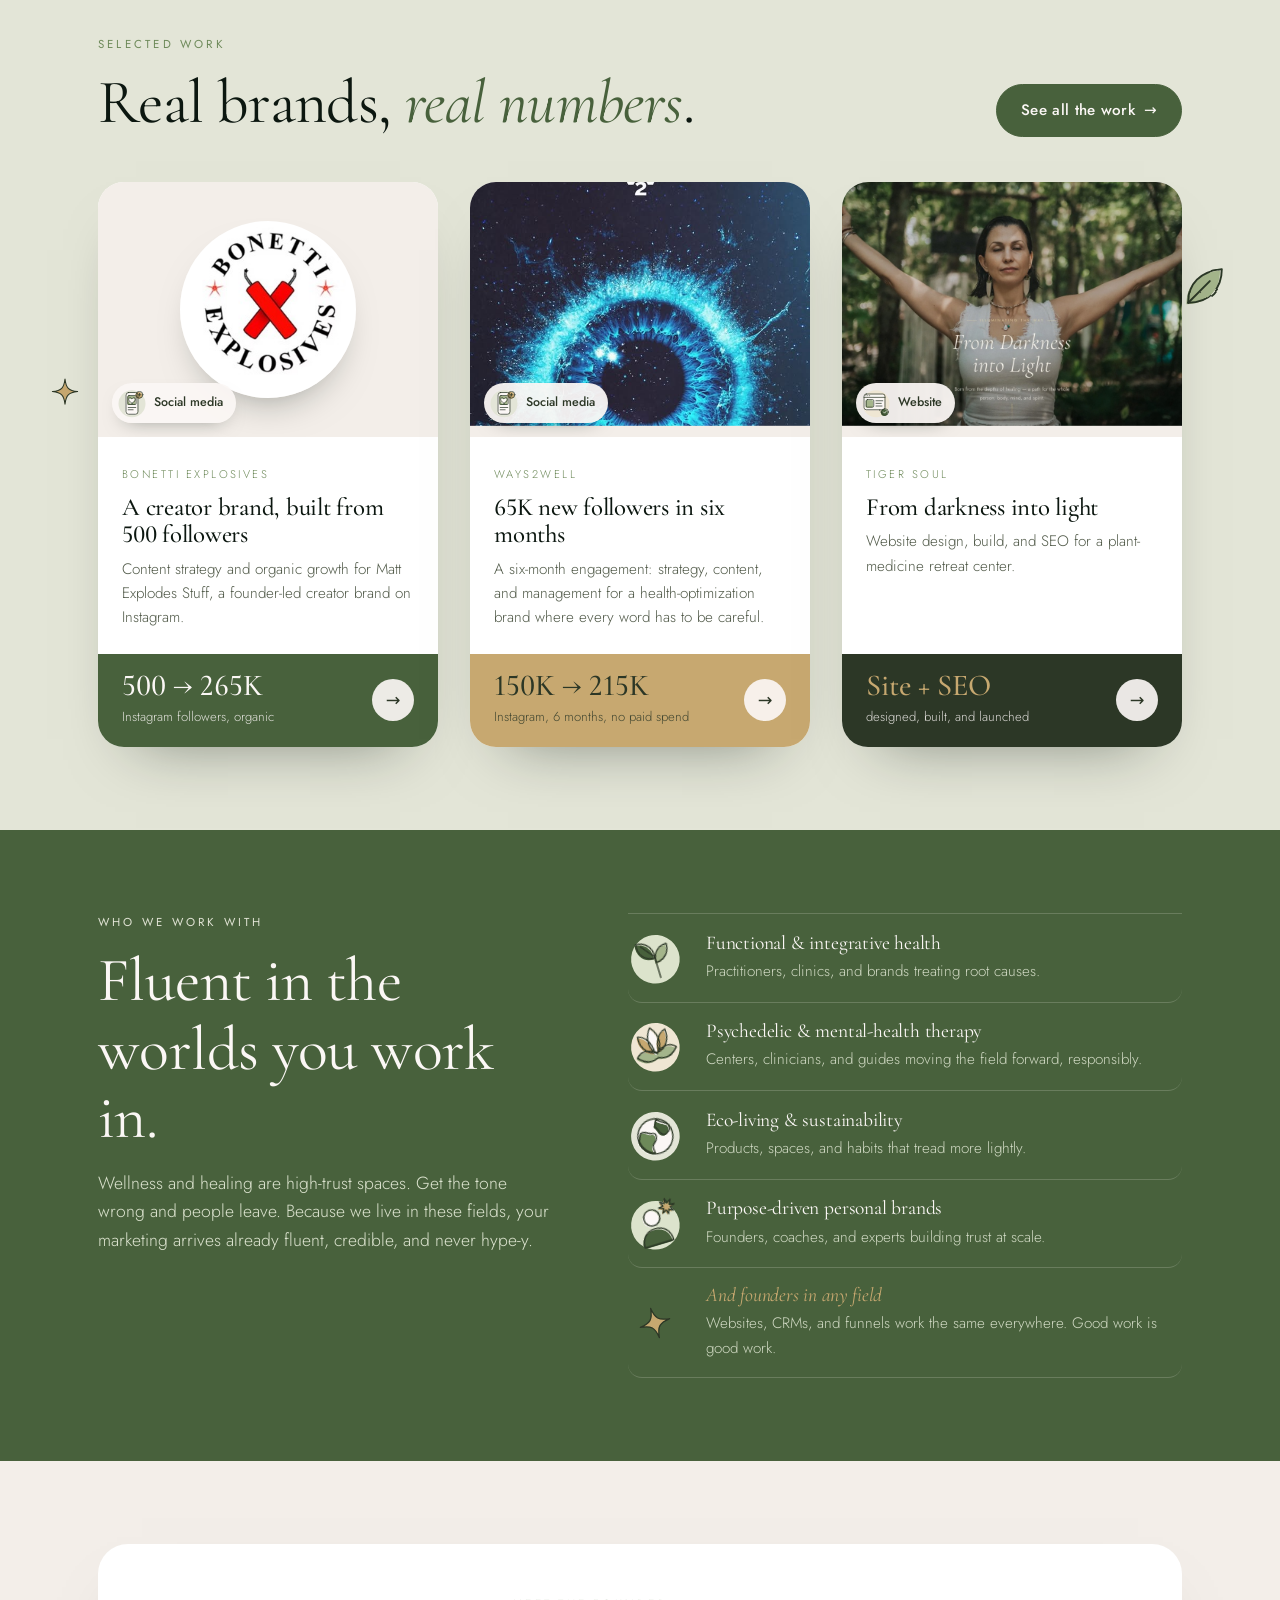
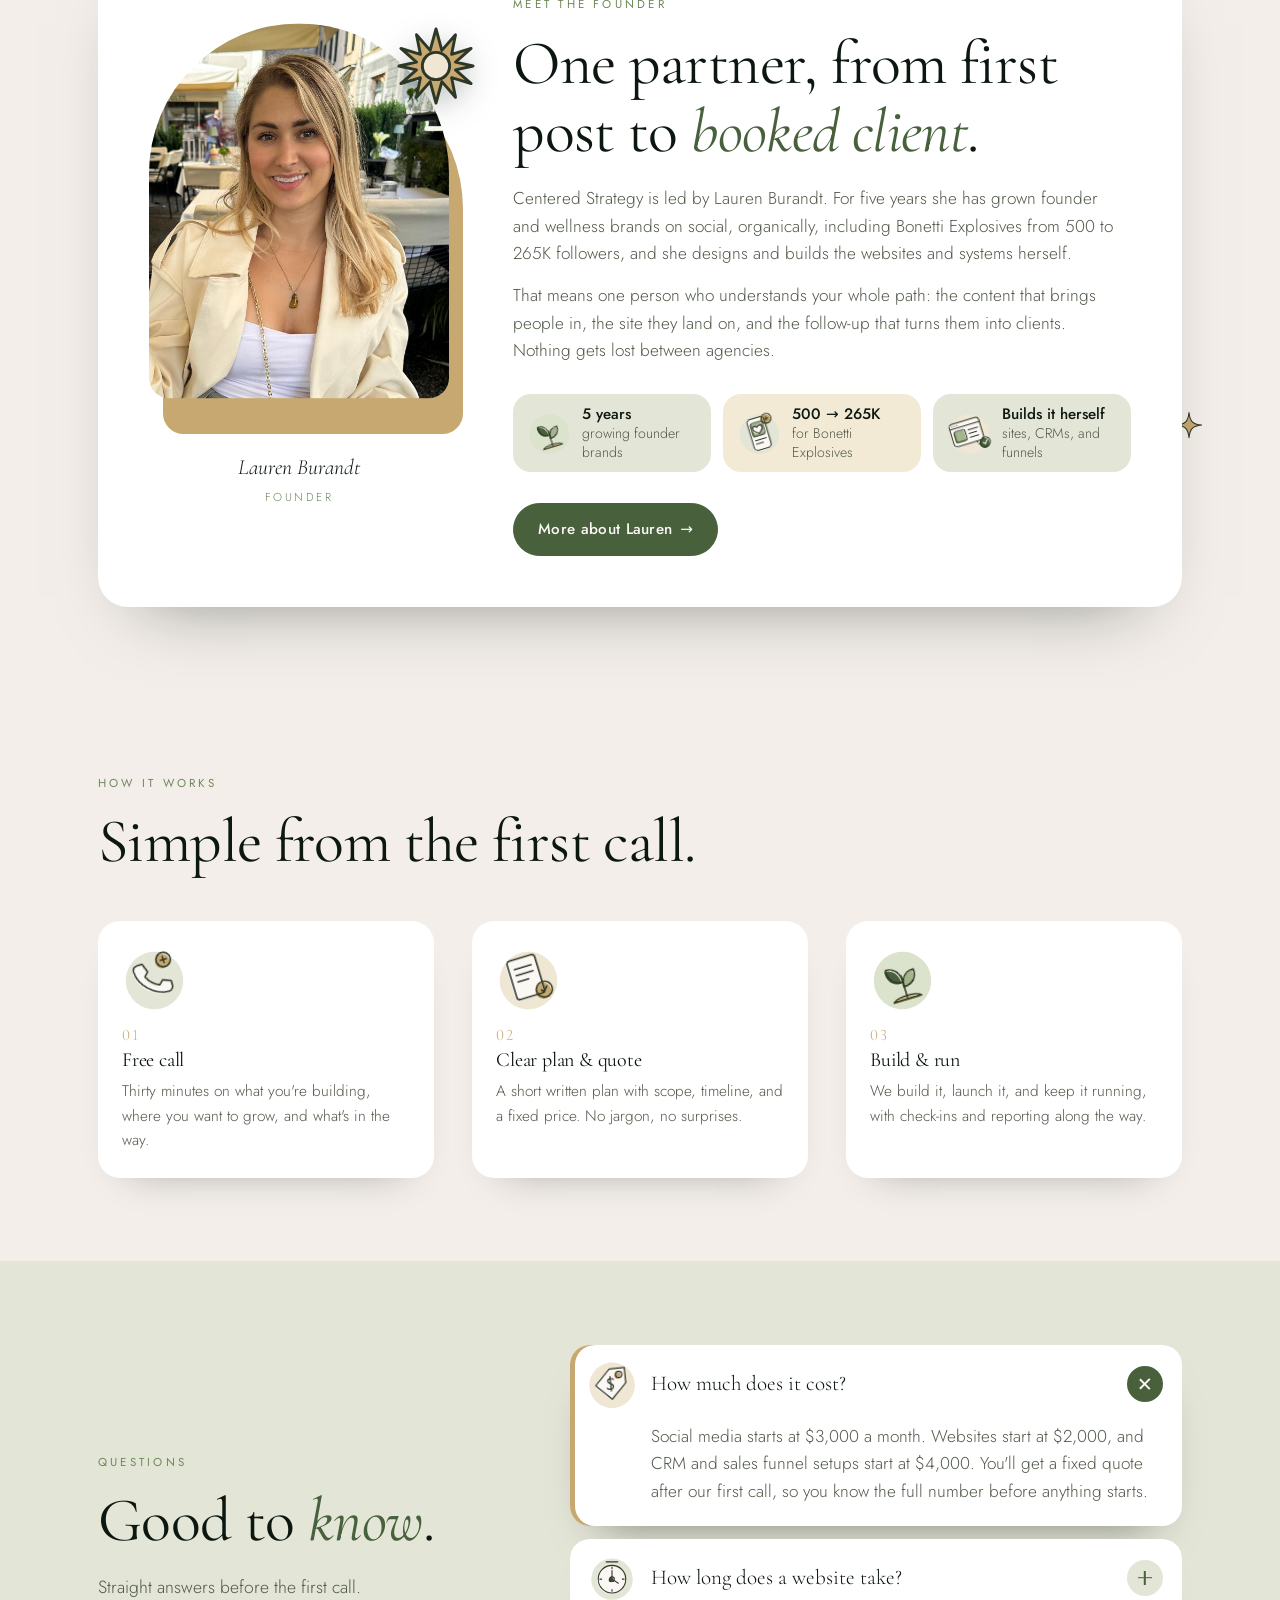
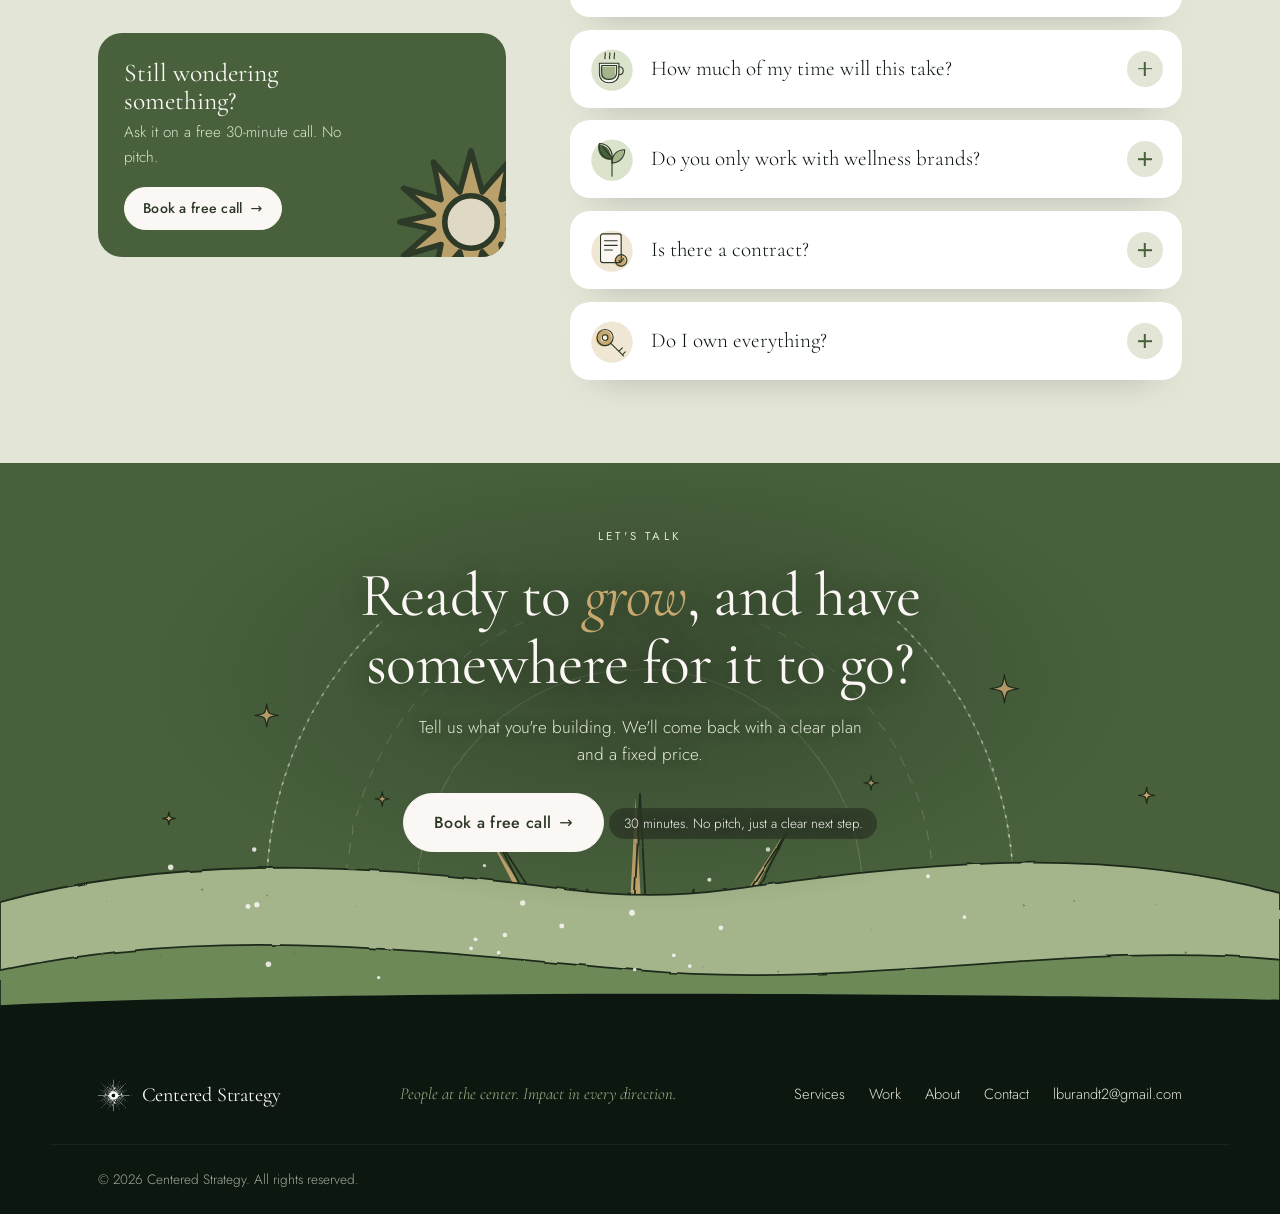
==== commit 94192d00: "Redesign: color-blocked pages, hand-drawn sun scenes, icons, scroll motion - Home: full-width green " ====
--- a/index.html
+++ b/index.html
@@ -13,8 +13,9 @@
   <link href="https://fonts.googleapis.com/css2?family=Cormorant+Garamond:ital,wght@0,400;0,500;0,600;1,400;1,500&family=Jost:wght@300;400;500&display=swap" rel="stylesheet" />
   <link rel="icon" type="image/png" href="assets/favicon.png" />
   <link rel="stylesheet" href="styles.css?v=28" />
+  <link rel="stylesheet" href="design/site.css?v=1" />
 </head>
-<body>
+<body class="home-sun">
 
   <header class="nav" id="nav">
     <div class="container nav__inner">
@@ -48,61 +49,52 @@
 
   <main id="top">
 
-    <section class="hero">
-      <div class="container hero__grid">
-        <div class="hero__copy">
-          <p class="badge"><span class="dot" aria-hidden="true"></span>Now booking November projects</p>
-          <h1 class="hero__title">Grow the audience. <em>Build the system</em> that turns it into clients.</h1>
-          <p class="hero__lede">We run your social media, from strategy to posting, and build the website, CRM, and sales funnel behind it. For founders and personal brands, deepest in wellness.</p>
-          <div class="hero__cta">
-            <a href="contact.html" class="btn btn--lg">Book a free call <span aria-hidden="true">&rarr;</span></a>
-            <a href="projects.html" class="btn btn--lg btn--ghost">See the work</a>
-          </div>
-          <div class="m-reel" aria-hidden="true"><div class="m-reel__track"><img src="assets/social-matt-top1.jpg" alt="" loading="lazy"><img src="assets/social-beond-1.jpg" alt="" loading="lazy"><img src="assets/social-kuya-1.jpg" alt="" loading="lazy"><img src="assets/ways2well-1.jpg" alt="" loading="lazy"><img src="assets/social-matt-top2.jpg" alt="" loading="lazy"><img src="assets/social-beond-3.jpg" alt="" loading="lazy"><img src="assets/social-kuya-2.jpg" alt="" loading="lazy"><img src="assets/social-matt-top1.jpg" alt="" loading="lazy"><img src="assets/social-beond-1.jpg" alt="" loading="lazy"><img src="assets/social-kuya-1.jpg" alt="" loading="lazy"><img src="assets/ways2well-1.jpg" alt="" loading="lazy"><img src="assets/social-matt-top2.jpg" alt="" loading="lazy"><img src="assets/social-beond-3.jpg" alt="" loading="lazy"><img src="assets/social-kuya-2.jpg" alt="" loading="lazy"></div></div>
-          <div class="hero__proof">
-            <div class="hero__logos" aria-hidden="true">
-              <span class="is-cover"><img src="assets/logo-bonetti.jpg" alt="" /></span>
-              <span><img src="assets/logo-ways2well.png" alt="" /></span>
-              <span class="is-cover"><img src="assets/logo-beond-mark.jpg" alt="" /></span>
-              <span class="is-cover"><img src="assets/logo-illuminating.jpg" alt="" /></span>
-              <span><img src="assets/logo-svrn.svg" alt="" /></span>
-            </div>
-            <p><strong>370K+ followers</strong> grown organically for founders and wellness brands</p>
-          </div>
-        </div>
-
-        <div class="hero__visual" aria-hidden="true">
-          <svg class="hero__mark" viewBox="0 0 300 300">
-            <defs>
-              <radialGradient id="glow" cx="50%" cy="50%" r="50%">
-                <stop offset="0%" stop-color="#EDE9C9" />
-                <stop offset="45%" stop-color="#A4B58B" />
-                <stop offset="100%" stop-color="#6D8959" />
-              </radialGradient>
-            </defs>
-            <g id="rays"></g>
-            <circle class="core" cx="150" cy="150" r="18" fill="url(#glow)" />
-            <circle class="core" cx="150" cy="150" r="6.5" fill="#EDE9C9" />
-          </svg>
-          <figure class="frame frame--browser">
-            <div class="frame__bar"><i></i><i></i><i></i><span>within.center</span></div>
-            <img src="assets/proj-within.jpg" alt="" />
-          </figure>
-          <figure class="frame frame--phone">
-            <img src="assets/proj-ways2well.jpg" alt="" />
-          </figure>
-          <div class="chip-stat chip-stat--a"><strong>+65K in 6 months</strong><span>Ways2Well on Instagram</span></div>
-          <div class="chip-stat chip-stat--b"><strong>Site + CRM</strong><span>built and connected</span></div>
-        </div>
-      </div>
+    <section class="hero-sun">
+      <div class="container hero-sun__copy">
+        <p class="badge"><span class="dot" aria-hidden="true"></span>Now booking November projects</p>
+        <h1>Grow the audience. <em>Build the system</em> that turns it into clients.</h1>
+        <p class="hero-sun__lede">Social media, websites, and the systems behind them, for founders and wellness brands.</p>
+        <div class="hero__cta">
+          <a href="contact.html" class="btn btn--lg btn--light">Book a free call <span aria-hidden="true">&rarr;</span></a>
+          <a href="projects.html" class="btn btn--lg btn--outline">See the work</a>
+        </div>
+      </div>
+      <svg class="scene" viewBox="0 0 1440 470" preserveAspectRatio="xMidYMax slice" fill="none" aria-hidden="true">
+  <defs>
+    <filter id="rough" x="-5%" y="-5%" width="110%" height="110%">
+      <feTurbulence type="fractalNoise" baseFrequency="0.03" numOctaves="2" seed="7" result="n"/>
+      <feDisplacementMap in="SourceGraphic" in2="n" scale="3" xChannelSelector="R" yChannelSelector="G"/>
+    </filter>
+  </defs>
+  <g stroke="#FBF7F5" stroke-width="1.6" stroke-dasharray="2 9" stroke-linecap="round" opacity=".5"><circle class="ripple" style="animation-delay:0s" cx="720" cy="318" r="420"/><circle class="ripple" style="animation-delay:2.5s" cx="720" cy="318" r="420"/><circle class="ripple" style="animation-delay:5s" cx="720" cy="318" r="420"/></g>
+  <g stroke="#FBF7F5" stroke-width="1.2" opacity=".18" filter="url(#rough)">
+    <circle cx="720" cy="318" r="250"/><circle cx="720" cy="318" r="330" stroke-dasharray="12 10"/><circle cx="720" cy="318" r="420"/>
+  </g>
+  <g class="sun">
+    <g class="rays">
+      <path d="M709.7 190.4 L720.0 -12.0 L730.3 190.4 Z M745.1 192.5 L779.5 95.8 L761.0 196.7 Z M774.9 202.4 L885.0 32.2 L792.7 212.6 Z M804.5 221.9 L882.6 155.4 L816.1 233.5 Z M825.4 245.3 L1005.8 153.0 L835.6 263.1 Z M841.3 277.0 L942.2 258.5 L845.5 292.9 Z M847.6 307.7 L1050.0 318.0 L847.6 328.3 Z M845.5 343.1 L942.2 377.5 L841.3 359.0 Z M835.6 372.9 L1005.8 483.0 L825.4 390.7 Z M816.1 402.5 L882.6 480.6 L804.5 414.1 Z M792.7 423.4 L885.0 603.8 L774.9 433.6 Z M761.0 439.3 L779.5 540.2 L745.1 443.5 Z M730.3 445.6 L720.0 648.0 L709.7 445.6 Z M694.9 443.5 L660.5 540.2 L679.0 439.3 Z M665.1 433.6 L555.0 603.8 L647.3 423.4 Z M635.5 414.1 L557.4 480.6 L623.9 402.5 Z M614.6 390.7 L434.2 483.0 L604.4 372.9 Z M598.7 359.0 L497.8 377.5 L594.5 343.1 Z M592.4 328.3 L390.0 318.0 L592.4 307.7 Z M594.5 292.9 L497.8 258.5 L598.7 277.0 Z M604.4 263.1 L434.2 153.0 L614.6 245.3 Z M623.9 233.5 L557.4 155.4 L635.5 221.9 Z M647.3 212.6 L555.0 32.2 L665.1 202.4 Z M679.0 196.7 L660.5 95.8 L694.9 192.5 Z" fill="#C7A870" transform="translate(-5 4)"/>
+      <path d="M709.7 190.4 L720.0 -12.0 L730.3 190.4 Z M745.1 192.5 L779.5 95.8 L761.0 196.7 Z M774.9 202.4 L885.0 32.2 L792.7 212.6 Z M804.5 221.9 L882.6 155.4 L816.1 233.5 Z M825.4 245.3 L1005.8 153.0 L835.6 263.1 Z M841.3 277.0 L942.2 258.5 L845.5 292.9 Z M847.6 307.7 L1050.0 318.0 L847.6 328.3 Z M845.5 343.1 L942.2 377.5 L841.3 359.0 Z M835.6 372.9 L1005.8 483.0 L825.4 390.7 Z M816.1 402.5 L882.6 480.6 L804.5 414.1 Z M792.7 423.4 L885.0 603.8 L774.9 433.6 Z M761.0 439.3 L779.5 540.2 L745.1 443.5 Z M730.3 445.6 L720.0 648.0 L709.7 445.6 Z M694.9 443.5 L660.5 540.2 L679.0 439.3 Z M665.1 433.6 L555.0 603.8 L647.3 423.4 Z M635.5 414.1 L557.4 480.6 L623.9 402.5 Z M614.6 390.7 L434.2 483.0 L604.4 372.9 Z M598.7 359.0 L497.8 377.5 L594.5 343.1 Z M592.4 328.3 L390.0 318.0 L592.4 307.7 Z M594.5 292.9 L497.8 258.5 L598.7 277.0 Z M604.4 263.1 L434.2 153.0 L614.6 245.3 Z M623.9 233.5 L557.4 155.4 L635.5 221.9 Z M647.3 212.6 L555.0 32.2 L665.1 202.4 Z M679.0 196.7 L660.5 95.8 L694.9 192.5 Z" stroke="#1E2A1A" stroke-width="2" stroke-linejoin="round" filter="url(#rough)"/>
+    </g>
+    <circle class="glow" cx="720" cy="318" r="150" fill="#E2CC9F" opacity=".18"/>
+    <circle cx="715" cy="322" r="112" fill="#EFE6D3"/>
+    <circle cx="716" cy="321" r="78" fill="#E2CC9F"/>
+    <g stroke="#1E2A1A" stroke-width="2.2" filter="url(#rough)">
+      <circle cx="720" cy="318" r="112"/><circle cx="720" cy="318" r="78" stroke-width="1.4"/>
+    </g>
+  </g>
+  <g filter="url(#rough)" stroke="#1E2A1A" stroke-width="2" stroke-linejoin="round">
+    <path class="hill h1" d="M0 300 C220 240 460 262 640 286 C700 294 760 294 820 286 C1000 262 1220 230 1440 290 V470 H0 Z" fill="#A4B58B"/>
+    <path class="hill h2" d="M0 352 C240 300 470 330 720 352 C960 374 1210 318 1440 340 V470 H0 Z" fill="#6D8959"/>
+    <path class="hill h3" d="M0 404 C300 372 560 392 760 404 C1000 418 1220 380 1440 396 V470 H0 Z" fill="#2C3726"/>
+  </g>
+  <path d="M0 446 C380 428 1060 432 1440 440 V470 H0 Z" fill="#0C1710"/>
+  <g class="plants"><g class="sway" style="animation-delay:0.7s"><path d="M232 292.7 C218.0 290.7 208.0 278.7 206.0 266.7 C220.0 268.7 230.0 278.7 232 292.7 Z" fill="#2C3726" transform="translate(-3 2)"/><path d="M232 278.0 C242.0 274.0 252.0 262.0 252.0 250.0 C240.0 252.0 232 262.0 232 278.0 Z" fill="#6D8959" transform="translate(-3 2)"/><g stroke="#1E2A1A" stroke-width="1.8" stroke-linejoin="round" stroke-linecap="round"><path d="M232 318 C228.0 299.6 236.0 285.8 232 272"/><path d="M232 292.7 C218.0 290.7 208.0 278.7 206.0 266.7 C220.0 268.7 230.0 278.7 232 292.7 Z"/><path d="M232 278.0 C242.0 274.0 252.0 262.0 252.0 250.0 C240.0 252.0 232 262.0 232 278.0 Z"/></g></g><g class="sway" style="animation-delay:0.3s"><path d="M300 307.5 C309.8 306.1 316.8 297.7 318.2 289.3 C308.4 290.7 301.4 297.7 300 307.5 Z" fill="#2C3726" transform="translate(-3 2)"/><path d="M300 298.2 C293.0 295.4 286.0 287.0 286.0 278.6 C294.4 280.0 300 287.0 300 298.2 Z" fill="#6D8959" transform="translate(-3 2)"/><g stroke="#1E2A1A" stroke-width="1.8" stroke-linejoin="round" stroke-linecap="round"><path d="M300 324 C297.2 312.0 302.8 303.0 300 294"/><path d="M300 307.5 C309.8 306.1 316.8 297.7 318.2 289.3 C308.4 290.7 301.4 297.7 300 307.5 Z"/><path d="M300 298.2 C293.0 295.4 286.0 287.0 286.0 278.6 C294.4 280.0 300 287.0 300 298.2 Z"/></g></g><g class="sway" style="animation-delay:1.2s"><path d="M1150 308.5 C1164.7 306.4 1175.2 293.8 1177.3 281.2 C1162.6 283.3 1152.1 293.8 1150 308.5 Z" fill="#2C3726" transform="translate(-3 2)"/><path d="M1150 292.3 C1139.5 288.1 1129.0 275.5 1129.0 262.9 C1141.6 265.0 1150 275.5 1150 292.3 Z" fill="#6D8959" transform="translate(-3 2)"/><g stroke="#1E2A1A" stroke-width="1.8" stroke-linejoin="round" stroke-linecap="round"><path d="M1150 336 C1145.8 316.0 1154.2 301.0 1150 286"/><path d="M1150 308.5 C1164.7 306.4 1175.2 293.8 1177.3 281.2 C1162.6 283.3 1152.1 293.8 1150 308.5 Z"/><path d="M1150 292.3 C1139.5 288.1 1129.0 275.5 1129.0 262.9 C1141.6 265.0 1150 275.5 1150 292.3 Z"/></g></g><g class="sway" style="animation-delay:0.5s"><path d="M1212 313.5 C1202.2 312.1 1195.2 303.7 1193.8 295.3 C1203.6 296.7 1210.6 303.7 1212 313.5 Z" fill="#2C3726" transform="translate(-3 2)"/><path d="M1212 304.2 C1219.0 301.4 1226.0 293.0 1226.0 284.6 C1217.6 286.0 1212 293.0 1212 304.2 Z" fill="#6D8959" transform="translate(-3 2)"/><g stroke="#1E2A1A" stroke-width="1.8" stroke-linejoin="round" stroke-linecap="round"><path d="M1212 330 C1209.2 318.0 1214.8 309.0 1212 300"/><path d="M1212 313.5 C1202.2 312.1 1195.2 303.7 1193.8 295.3 C1203.6 296.7 1210.6 303.7 1212 313.5 Z"/><path d="M1212 304.2 C1219.0 301.4 1226.0 293.0 1226.0 284.6 C1217.6 286.0 1212 293.0 1212 304.2 Z"/></g></g><g class="sway" style="animation-delay:0.2s"><path d="M400 336 C397.0 326.0 403.0 318.0 400 310.0" stroke="#1E2A1A" stroke-width="1.6"/><g fill="#C7A870" stroke="#1E2A1A" stroke-width="1.2"><ellipse cx="405.0" cy="310.0" rx="4.2" ry="2.6" transform="rotate(0 405.0 310.0)"/><ellipse cx="402.5" cy="314.3" rx="4.2" ry="2.6" transform="rotate(60 402.5 314.3)"/><ellipse cx="397.5" cy="314.3" rx="4.2" ry="2.6" transform="rotate(120 397.5 314.3)"/><ellipse cx="395.0" cy="310.0" rx="4.2" ry="2.6" transform="rotate(180 395.0 310.0)"/><ellipse cx="397.5" cy="305.7" rx="4.2" ry="2.6" transform="rotate(240 397.5 305.7)"/><ellipse cx="402.5" cy="305.7" rx="4.2" ry="2.6" transform="rotate(300 402.5 305.7)"/></g><circle cx="400" cy="310.0" r="2.6" fill="#FBF7F5" stroke="#1E2A1A" stroke-width="1.2"/></g><g class="sway" style="animation-delay:1.2s"><path d="M980 362 C977.0 352.0 983.0 344.0 980 336.0" stroke="#1E2A1A" stroke-width="1.6"/><g fill="#C7A870" stroke="#1E2A1A" stroke-width="1.2"><ellipse cx="985.0" cy="336.0" rx="4.2" ry="2.6" transform="rotate(0 985.0 336.0)"/><ellipse cx="982.5" cy="340.3" rx="4.2" ry="2.6" transform="rotate(60 982.5 340.3)"/><ellipse cx="977.5" cy="340.3" rx="4.2" ry="2.6" transform="rotate(120 977.5 340.3)"/><ellipse cx="975.0" cy="336.0" rx="4.2" ry="2.6" transform="rotate(180 975.0 336.0)"/><ellipse cx="977.5" cy="331.7" rx="4.2" ry="2.6" transform="rotate(240 977.5 331.7)"/><ellipse cx="982.5" cy="331.7" rx="4.2" ry="2.6" transform="rotate(300 982.5 331.7)"/></g><circle cx="980" cy="336.0" r="2.6" fill="#FBF7F5" stroke="#1E2A1A" stroke-width="1.2"/></g><g class="sway" style="animation-delay:2.8s"><path d="M1300 334 C1297.0 324.0 1303.0 316.0 1300 308.0" stroke="#1E2A1A" stroke-width="1.6"/><g fill="#C7A870" stroke="#1E2A1A" stroke-width="1.2"><ellipse cx="1305.0" cy="308.0" rx="4.2" ry="2.6" transform="rotate(0 1305.0 308.0)"/><ellipse cx="1302.5" cy="312.3" rx="4.2" ry="2.6" transform="rotate(60 1302.5 312.3)"/><ellipse cx="1297.5" cy="312.3" rx="4.2" ry="2.6" transform="rotate(120 1297.5 312.3)"/><ellipse cx="1295.0" cy="308.0" rx="4.2" ry="2.6" transform="rotate(180 1295.0 308.0)"/><ellipse cx="1297.5" cy="303.7" rx="4.2" ry="2.6" transform="rotate(240 1297.5 303.7)"/><ellipse cx="1302.5" cy="303.7" rx="4.2" ry="2.6" transform="rotate(300 1302.5 303.7)"/></g><circle cx="1300" cy="308.0" r="2.6" fill="#FBF7F5" stroke="#1E2A1A" stroke-width="1.2"/></g><g class="sway" style="animation-delay:2.4s"><path d="M120 330 C117.0 320.0 123.0 312.0 120 304.0" stroke="#1E2A1A" stroke-width="1.6"/><g fill="#C7A870" stroke="#1E2A1A" stroke-width="1.2"><ellipse cx="125.0" cy="304.0" rx="4.2" ry="2.6" transform="rotate(0 125.0 304.0)"/><ellipse cx="122.5" cy="308.3" rx="4.2" ry="2.6" transform="rotate(60 122.5 308.3)"/><ellipse cx="117.5" cy="308.3" rx="4.2" ry="2.6" transform="rotate(120 117.5 308.3)"/><ellipse cx="115.0" cy="304.0" rx="4.2" ry="2.6" transform="rotate(180 115.0 304.0)"/><ellipse cx="117.5" cy="299.7" rx="4.2" ry="2.6" transform="rotate(240 117.5 299.7)"/><ellipse cx="122.5" cy="299.7" rx="4.2" ry="2.6" transform="rotate(300 122.5 299.7)"/></g><circle cx="120" cy="304.0" r="2.6" fill="#FBF7F5" stroke="#1E2A1A" stroke-width="1.2"/></g><g class="sway" style="animation-delay:2.3s"><path d="M120 353.5 C99.0 350.5 84.0 332.5 81.0 314.5 C102.0 317.5 117.0 332.5 120 353.5 Z" fill="#48613C" transform="translate(-3 2)"/><path d="M120 331.0 C135.0 325.0 150.0 307.0 150.0 289.0 C132.0 292.0 120 307.0 120 331.0 Z" fill="#A4B58B" transform="translate(-3 2)"/><g stroke="#1E2A1A" stroke-width="1.8" stroke-linejoin="round" stroke-linecap="round"><path d="M120 392 C114.0 364.0 126.0 343.0 120 322"/><path d="M120 353.5 C99.0 350.5 84.0 332.5 81.0 314.5 C102.0 317.5 117.0 332.5 120 353.5 Z"/><path d="M120 331.0 C135.0 325.0 150.0 307.0 150.0 289.0 C132.0 292.0 120 307.0 120 331.0 Z"/></g></g><g class="sway" style="animation-delay:0.7s"><path d="M1330 348.2 C1352.4 345.0 1368.4 325.8 1371.6 306.59999999999997 C1349.2 309.79999999999995 1333.2 325.8 1330 348.2 Z" fill="#48613C" transform="translate(-3 2)"/><path d="M1330 323.6 C1314.0 317.2 1298.0 298.0 1298.0 278.8 C1317.2 282.0 1330 298.0 1330 323.6 Z" fill="#A4B58B" transform="translate(-3 2)"/><g stroke="#1E2A1A" stroke-width="1.8" stroke-linejoin="round" stroke-linecap="round"><path d="M1330 390 C1323.6 359.6 1336.4 336.8 1330 314"/><path d="M1330 348.2 C1352.4 345.0 1368.4 325.8 1371.6 306.59999999999997 C1349.2 309.79999999999995 1333.2 325.8 1330 348.2 Z"/><path d="M1330 323.6 C1314.0 317.2 1298.0 298.0 1298.0 278.8 C1317.2 282.0 1330 298.0 1330 323.6 Z"/></g></g><g class="sway" style="animation-delay:1.6s"><path d="M560 370.0 C574.0 368.0 584.0 356.0 586.0 344.0 C572.0 346.0 562.0 356.0 560 370.0 Z" fill="#48613C" transform="translate(-3 2)"/><path d="M560 358.0 C550.0 354.0 540.0 342.0 540.0 330.0 C552.0 332.0 560 342.0 560 358.0 Z" fill="#A4B58B" transform="translate(-3 2)"/><g stroke="#1E2A1A" stroke-width="1.8" stroke-linejoin="round" stroke-linecap="round"><path d="M560 392 C556.0 376.0 564.0 364.0 560 352"/><path d="M560 370.0 C574.0 368.0 584.0 356.0 586.0 344.0 C572.0 346.0 562.0 356.0 560 370.0 Z"/><path d="M560 358.0 C550.0 354.0 540.0 342.0 540.0 330.0 C552.0 332.0 560 342.0 560 358.0 Z"/></g></g><g class="sway" style="animation-delay:0.8s"><path d="M880 385.8 C866.0 383.8 856.0 371.8 854.0 359.8 C868.0 361.8 878.0 371.8 880 385.8 Z" fill="#48613C" transform="translate(-3 2)"/><path d="M880 372.0 C890.0 368.0 900.0 356.0 900.0 344.0 C888.0 346.0 880 356.0 880 372.0 Z" fill="#A4B58B" transform="translate(-3 2)"/><g stroke="#1E2A1A" stroke-width="1.8" stroke-linejoin="round" stroke-linecap="round"><path d="M880 410 C876.0 392.4 884.0 379.2 880 366"/><path d="M880 385.8 C866.0 383.8 856.0 371.8 854.0 359.8 C868.0 361.8 878.0 371.8 880 385.8 Z"/><path d="M880 372.0 C890.0 368.0 900.0 356.0 900.0 344.0 C888.0 346.0 880 356.0 880 372.0 Z"/></g></g><g class="sway" style="animation-delay:2.5s"><path d="M250 386 C246.1 373.0 253.9 362.6 250 352.2" stroke="#1E2A1A" stroke-width="1.6"/><g fill="#C7A870" stroke="#1E2A1A" stroke-width="1.2"><ellipse cx="256.5" cy="352.2" rx="5.5" ry="3.4" transform="rotate(0 256.5 352.2)"/><ellipse cx="253.2" cy="357.8" rx="5.5" ry="3.4" transform="rotate(60 253.2 357.8)"/><ellipse cx="246.8" cy="357.8" rx="5.5" ry="3.4" transform="rotate(120 246.8 357.8)"/><ellipse cx="243.5" cy="352.2" rx="5.5" ry="3.4" transform="rotate(180 243.5 352.2)"/><ellipse cx="246.8" cy="346.6" rx="5.5" ry="3.4" transform="rotate(240 246.8 346.6)"/><ellipse cx="253.2" cy="346.6" rx="5.5" ry="3.4" transform="rotate(300 253.2 346.6)"/></g><circle cx="250" cy="352.2" r="3.4" fill="#FBF7F5" stroke="#1E2A1A" stroke-width="1.2"/></g><g class="sway" style="animation-delay:0.6s"><path d="M690 400 C686.1 387.0 693.9 376.6 690 366.2" stroke="#1E2A1A" stroke-width="1.6"/><g fill="#FBF7F5" stroke="#1E2A1A" stroke-width="1.2"><ellipse cx="696.5" cy="366.2" rx="5.5" ry="3.4" transform="rotate(0 696.5 366.2)"/><ellipse cx="693.2" cy="371.8" rx="5.5" ry="3.4" transform="rotate(60 693.2 371.8)"/><ellipse cx="686.8" cy="371.8" rx="5.5" ry="3.4" transform="rotate(120 686.8 371.8)"/><ellipse cx="683.5" cy="366.2" rx="5.5" ry="3.4" transform="rotate(180 683.5 366.2)"/><ellipse cx="686.8" cy="360.6" rx="5.5" ry="3.4" transform="rotate(240 686.8 360.6)"/><ellipse cx="693.2" cy="360.6" rx="5.5" ry="3.4" transform="rotate(300 693.2 360.6)"/></g><circle cx="690" cy="366.2" r="3.4" fill="#FBF7F5" stroke="#1E2A1A" stroke-width="1.2"/></g><g class="sway" style="animation-delay:2.5s"><path d="M1040 410 C1036.1 397.0 1043.9 386.6 1040 376.2" stroke="#1E2A1A" stroke-width="1.6"/><g fill="#C7A870" stroke="#1E2A1A" stroke-width="1.2"><ellipse cx="1046.5" cy="376.2" rx="5.5" ry="3.4" transform="rotate(0 1046.5 376.2)"/><ellipse cx="1043.2" cy="381.8" rx="5.5" ry="3.4" transform="rotate(60 1043.2 381.8)"/><ellipse cx="1036.8" cy="381.8" rx="5.5" ry="3.4" transform="rotate(120 1036.8 381.8)"/><ellipse cx="1033.5" cy="376.2" rx="5.5" ry="3.4" transform="rotate(180 1033.5 376.2)"/><ellipse cx="1036.8" cy="370.6" rx="5.5" ry="3.4" transform="rotate(240 1036.8 370.6)"/><ellipse cx="1043.2" cy="370.6" rx="5.5" ry="3.4" transform="rotate(300 1043.2 370.6)"/></g><circle cx="1040" cy="376.2" r="3.4" fill="#FBF7F5" stroke="#1E2A1A" stroke-width="1.2"/></g><g class="sway" style="animation-delay:2.4s"><path d="M1210 392 C1206.1 379.0 1213.9 368.6 1210 358.2" stroke="#1E2A1A" stroke-width="1.6"/><g fill="#FBF7F5" stroke="#1E2A1A" stroke-width="1.2"><ellipse cx="1216.5" cy="358.2" rx="5.5" ry="3.4" transform="rotate(0 1216.5 358.2)"/><ellipse cx="1213.2" cy="363.8" rx="5.5" ry="3.4" transform="rotate(60 1213.2 363.8)"/><ellipse cx="1206.8" cy="363.8" rx="5.5" ry="3.4" transform="rotate(120 1206.8 363.8)"/><ellipse cx="1203.5" cy="358.2" rx="5.5" ry="3.4" transform="rotate(180 1203.5 358.2)"/><ellipse cx="1206.8" cy="352.6" rx="5.5" ry="3.4" transform="rotate(240 1206.8 352.6)"/><ellipse cx="1213.2" cy="352.6" rx="5.5" ry="3.4" transform="rotate(300 1213.2 352.6)"/></g><circle cx="1210" cy="358.2" r="3.4" fill="#FBF7F5" stroke="#1E2A1A" stroke-width="1.2"/></g><g class="sway" style="animation-delay:0.5s"><path d="M420 392 C416.1 379.0 423.9 368.6 420 358.2" stroke="#1E2A1A" stroke-width="1.6"/><g fill="#C7A870" stroke="#1E2A1A" stroke-width="1.2"><ellipse cx="426.5" cy="358.2" rx="5.5" ry="3.4" transform="rotate(0 426.5 358.2)"/><ellipse cx="423.2" cy="363.8" rx="5.5" ry="3.4" transform="rotate(60 423.2 363.8)"/><ellipse cx="416.8" cy="363.8" rx="5.5" ry="3.4" transform="rotate(120 416.8 363.8)"/><ellipse cx="413.5" cy="358.2" rx="5.5" ry="3.4" transform="rotate(180 413.5 358.2)"/><ellipse cx="416.8" cy="352.6" rx="5.5" ry="3.4" transform="rotate(240 416.8 352.6)"/><ellipse cx="423.2" cy="352.6" rx="5.5" ry="3.4" transform="rotate(300 423.2 352.6)"/></g><circle cx="420" cy="358.2" r="3.4" fill="#FBF7F5" stroke="#1E2A1A" stroke-width="1.2"/></g><path class="sway" style="animation-delay:0.9s" d="M323.4 388 Q321.2 374.8 316.8 366.0 M330 388 Q330 370.4 332.2 359.4 M336.6 388 Q338.8 377.0 344.3 369.3" stroke="#1E2A1A" stroke-width="1.6" stroke-linecap="round"/><path class="sway" style="animation-delay:2.6s" d="M613.4 396 Q611.2 382.8 606.8 374.0 M620 396 Q620 378.4 622.2 367.4 M626.6 396 Q628.8 385.0 634.3 377.3" stroke="#1E2A1A" stroke-width="1.6" stroke-linecap="round"/><path class="sway" style="animation-delay:2.9s" d="M783.4 404 Q781.2 390.8 776.8 382.0 M790 404 Q790 386.4 792.2 375.4 M796.6 404 Q798.8 393.0 804.3 385.3" stroke="#1E2A1A" stroke-width="1.6" stroke-linecap="round"/><path class="sway" style="animation-delay:2.5s" d="M1103.4 404 Q1101.2 390.8 1096.8 382.0 M1110 404 Q1110 386.4 1112.2 375.4 M1116.6 404 Q1118.8 393.0 1124.3 385.3" stroke="#1E2A1A" stroke-width="1.6" stroke-linecap="round"/><path class="sway" style="animation-delay:1.1s" d="M173.4 392 Q171.2 378.8 166.8 370.0 M180 392 Q180 374.4 182.2 363.4 M186.6 392 Q188.8 381.0 194.3 373.3" stroke="#1E2A1A" stroke-width="1.6" stroke-linecap="round"/><path class="sway" style="animation-delay:2.5s" d="M1253.4 390 Q1251.2 376.8 1246.8 368.0 M1260 390 Q1260 372.4 1262.2 361.4 M1266.6 390 Q1268.8 379.0 1274.3 371.3" stroke="#1E2A1A" stroke-width="1.6" stroke-linecap="round"/></g>
+  <g fill="#FBF7F5" opacity=".85"><circle class="seed" cx="811" cy="359" r="2.6" style="animation-delay:1.6s; animation-duration:10.4s"/><circle class="seed" cx="302" cy="400" r="3.1" style="animation-delay:0.1s; animation-duration:9.5s"/><circle class="seed" cx="758" cy="390" r="2.1" style="animation-delay:3.8s; animation-duration:9.4s"/><circle class="seed" cx="1044" cy="301" r="2.2" style="animation-delay:2.3s; animation-duration:12.0s"/><circle class="seed" cx="286" cy="271" r="2.5" style="animation-delay:9.0s; animation-duration:10.6s"/><circle class="seed" cx="1085" cy="347" r="2.0" style="animation-delay:6.1s; animation-duration:8.3s"/><circle class="seed" cx="535" cy="372" r="2.2" style="animation-delay:3.2s; animation-duration:11.7s"/><circle class="seed" cx="776" cy="402" r="2.1" style="animation-delay:2.9s; animation-duration:12.2s"/><circle class="seed" cx="588" cy="331" r="3.0" style="animation-delay:5.5s; animation-duration:9.2s"/><circle class="seed" cx="798" cy="305" r="2.3" style="animation-delay:0.2s; animation-duration:9.8s"/><circle class="seed" cx="289" cy="333" r="3.0" style="animation-delay:8.6s; animation-duration:8.1s"/><circle class="seed" cx="711" cy="342" r="3.3" style="animation-delay:7.0s; animation-duration:10.1s"/><circle class="seed" cx="279" cy="335" r="2.8" style="animation-delay:8.0s; animation-duration:9.5s"/><circle class="seed" cx="632" cy="357" r="2.8" style="animation-delay:1.4s; animation-duration:10.9s"/><circle class="seed" cx="864" cy="271" r="2.5" style="animation-delay:3.3s; animation-duration:12.0s"/><circle class="seed" cx="714" cy="406" r="2.0" style="animation-delay:8.8s; animation-duration:10.1s"/><circle class="seed" cx="545" cy="289" r="1.9" style="animation-delay:0.5s; animation-duration:8.8s"/><circle class="seed" cx="426" cy="415" r="1.9" style="animation-delay:4.4s; animation-duration:9.2s"/><circle class="seed" cx="192" cy="291" r="3.1" style="animation-delay:2.6s; animation-duration:13.0s"/><circle class="seed" cx="530" cy="382" r="2.1" style="animation-delay:3.9s; animation-duration:10.5s"/><circle class="seed" cx="568" cy="367" r="2.5" style="animation-delay:5.8s; animation-duration:10.1s"/><circle class="seed" cx="561" cy="387" r="2.1" style="animation-delay:0.3s; animation-duration:9.3s"/></g>
+  <g fill="#C7A870" stroke="#1E2A1A" stroke-width="1.5" stroke-linejoin="round"><path class="tw" style="animation-delay:0s" d="M300 107 C301.56 118.44 301.56 118.44 313 120 C301.56 121.56 301.56 121.56 300 133 C298.44 121.56 298.44 121.56 287 120 C298.44 118.44 298.44 118.44 300 107 Z"/><path class="tw" style="animation-delay:0.8s" d="M1130 74 C1131.92 88.08 1131.92 88.08 1146 90 C1131.92 91.92 1131.92 91.92 1130 106 C1128.08 91.92 1128.08 91.92 1114 90 C1128.08 88.08 1128.08 88.08 1130 74 Z"/><path class="tw" style="animation-delay:1.6s" d="M980 188 C980.96 195.04 980.96 195.04 988 196 C980.96 196.96 980.96 196.96 980 204 C979.04 196.96 979.04 196.96 972 196 C979.04 195.04 979.04 195.04 980 188 Z"/><path class="tw" style="animation-delay:2.2s" d="M430 206 C430.96 213.04 430.96 213.04 438 214 C430.96 214.96 430.96 214.96 430 222 C429.04 214.96 429.04 214.96 422 214 C429.04 213.04 429.04 213.04 430 206 Z"/><path class="tw" style="animation-delay:1.1s" d="M190 229 C190.84 235.16 190.84 235.16 197 236 C190.84 236.84 190.84 236.84 190 243 C189.16 236.84 189.16 236.84 183 236 C189.16 235.16 189.16 235.16 190 229 Z"/><path class="tw" style="animation-delay:2.6s" d="M1290 201 C1291.08 208.92 1291.08 208.92 1299 210 C1291.08 211.08 1291.08 211.08 1290 219 C1288.92 211.08 1288.92 211.08 1281 210 C1288.92 208.92 1288.92 208.92 1290 201 Z"/></g>
+</svg>
     </section>
 
     <section class="proof" aria-label="Results">
-      <div class="container stats">
-        <div class="stats__item"><span class="stats__num"><span data-count="370">370</span>K<small>+</small></span><span class="stats__label">followers added organically across the brands we've grown</span></div>
-        <div class="stats__item"><span class="stats__num"><span data-count="265">265</span>K</span><span class="stats__label">followers for Bonetti Explosives, from 500</span></div>
-        <div class="stats__item"><span class="stats__num">5 <small>yrs</small></span><span class="stats__label">building founder and personal brands</span></div>
-      </div>
     <div class="marquee" aria-label="Brands we've worked with">
       <div class="marquee__track">
         <img class="marquee__logo" src="assets/logo-within.png" alt="Within Center" />
@@ -129,96 +121,148 @@
 
     <section class="statement" aria-label="Why us">
       <div class="container">
-        <p class="statement__text reveal">Most founders hire one person for social and someone else for the website. <span>The posts get attention, and it has nowhere to go.</span> We build both sides, so every follower has a path to becoming a client.</p>
-      </div>
-    </section>
-
-    <section class="section" id="services">
+        <p class="statement__text reveal">Whether you need social media strategy and growth, a website, funnel, and CRM, or a combination of both, <span>the goal is to help you grow without dealing with any shady characters in between.</span></p>
+      </div>
+    </section>
+
+    <section class="section both" aria-label="Both sides">
+      <img class="floaty" data-speed="-0.12" src="design/icons/d-leaf.svg" alt="" style="left:4%; top:14%; width:46px" />
+      <img class="floaty" data-speed="0.1" src="design/icons/d-spark.svg" alt="" style="right:6%; top:8%; width:30px" />
+      <div class="container both__grid">
+        <div class="both__copy" data-anim="up">
+          <p class="eyebrow">Two ways we help</p>
+          <h2 class="section__title">Grow your audience. <em>Build your home online.</em></h2>
+          <ul class="both__list">
+            <li data-anim="up" style="--d:.1s"><img src="design/icons/social.svg" alt="" /><div><strong>Social media</strong><span>Strategy, content, and posting for your brand</span></div></li>
+            <li data-anim="up" style="--d:.2s"><img src="design/icons/systems.svg" alt="" /><div><strong>Websites &amp; systems</strong><span>Sites, CRMs, and funnels, designed and built</span></div></li>
+          </ul>
+        </div>
+        <div class="collage" aria-hidden="true">
+          <svg class="hero__mark" viewBox="0 0 300 300" data-speed="-0.08">
+            <defs>
+              <radialGradient id="glow" cx="50%" cy="50%" r="50%">
+                <stop offset="0%" stop-color="#EDE9C9" />
+                <stop offset="45%" stop-color="#A4B58B" />
+                <stop offset="100%" stop-color="#6D8959" />
+              </radialGradient>
+            </defs>
+            <g id="rays"></g>
+            <circle class="core" cx="150" cy="150" r="18" fill="url(#glow)" />
+            <circle class="core" cx="150" cy="150" r="6.5" fill="#EDE9C9" />
+          </svg>
+          <div class="collage__browser" data-anim="right">
+            <figure class="frame frame--browser">
+              <div class="frame__bar"><i></i><i></i><i></i><span>within.center</span></div>
+              <img src="assets/proj-within.jpg" alt="" />
+            </figure>
+          </div>
+          <div class="collage__phone" data-anim="left" style="--d:.15s">
+            <figure class="frame frame--phone"><img src="assets/proj-ways2well.jpg" alt="" /></figure>
+          </div>
+          <div class="chip-stat chip-stat--a" data-anim="pop" style="--d:.45s"><strong>+65K in 6 months</strong><span>Ways2Well on Instagram</span></div>
+          <div class="chip-stat chip-stat--b" data-anim="pop" style="--d:.6s"><strong>Site + CRM</strong><span>built and connected</span></div>
+        </div>
+      </div>
+    </section>
+
+
+    <section class="section svc" id="services">
+      <img class="floaty svc__sun" data-speed="-0.15" src="design/icons/d-sun.svg" alt="" />
+      <img class="floaty" data-speed="0.12" src="design/icons/d-spark.svg" alt="" style="left:5%; top:22%; width:26px" />
       <div class="container">
-        <header class="section__head reveal">
+        <header class="section__head section__head--center" data-anim="up">
           <p class="eyebrow">What we do</p>
           <h2 class="section__title">Two things, done <em>properly</em>.</h2>
           <p class="section__sub">Use one, or let them work together. Either way, one senior partner owns it from strategy to launch.</p>
         </header>
-        <div class="pillars">
-          <article class="pillar reveal" id="social">
-            <span class="pillar__num">01</span>
-            <h3>Social media</h3>
-            <p class="pillar__lede">Strategy, content, and posting, handled. We grow your audience organically and keep your brand showing up like you would, without it taking over your week.</p>
-            <ul class="checklist">
-              <li><strong>Strategy</strong> and a monthly content calendar</li>
-              <li><strong>Content creation</strong>: graphics, short-form video, carousels, captions</li>
-              <li><strong>Posting</strong> and community management</li>
-              <li><strong>Creator and influencer</strong> partnerships</li>
-              <li><strong>Monthly reporting</strong> on what's working</li>
-            </ul>
-            <div class="pillar__foot">
-              <div class="prices"><span class="price">From <strong>$3,000</strong>/mo</span><span class="price-note">(Prices may vary on your needs)</span></div>
-              <a href="services.html#social" class="link-more">Details <span aria-hidden="true">&rarr;</span></a>
+        <div class="svc__grid">
+          <article class="svc-card svc-card--social" id="social" data-anim="left">
+            <div class="svc-card__top">
+              <img class="svc-card__icon" src="design/icons/social.svg" alt="" />
+              <div>
+                <span class="svc-card__num">01 &middot; Grow the audience</span>
+                <h3>Social media</h3>
+              </div>
+            </div>
+            <div class="svc-card__body">
+              <p class="svc-card__lede">Strategy, content, and posting, handled. We grow your audience organically and keep your brand showing up like you would, without it taking over your week.</p>
+              <ul class="svc-card__list"><li data-anim="up" style="--d:0.15s"><span class="tick" aria-hidden="true"></span><span><strong>Strategy</strong> and a monthly content calendar</span></li><li data-anim="up" style="--d:0.22s"><span class="tick" aria-hidden="true"></span><span><strong>Content creation</strong>: graphics, short-form video, carousels, captions</span></li><li data-anim="up" style="--d:0.29s"><span class="tick" aria-hidden="true"></span><span><strong>Posting</strong> and community management</span></li><li data-anim="up" style="--d:0.36s"><span class="tick" aria-hidden="true"></span><span><strong>Creator and influencer</strong> partnerships</span></li><li data-anim="up" style="--d:0.43s"><span class="tick" aria-hidden="true"></span><span><strong>Monthly reporting</strong> on what's working</span></li></ul>
+              <div class="svc-card__foot">
+                <div class="prices"><span class="price">From <strong>$3,000</strong>/mo</span><span class="price-note">(Prices may vary on your needs)</span></div>
+                <a href="services.html#social" class="btn btn--sm">Details <span aria-hidden="true">&rarr;</span></a>
+              </div>
             </div>
           </article>
-          <article class="pillar reveal" id="systems">
-            <span class="pillar__num">02</span>
-            <h3>Websites &amp; systems</h3>
-            <p class="pillar__lede">The website, plus what happens after someone lands on it. We build the site, connect your CRM, and set up the funnel that turns visitors into booked clients.</p>
-            <ul class="checklist">
-              <li><strong>Custom websites</strong>, designed and built, with SEO foundations</li>
-              <li><strong>CRM setup</strong> and migration, with leads tagged by source</li>
-              <li><strong>Sales funnels</strong>: lead capture, booking, follow-up emails</li>
-              <li><strong>Automations</strong> that cut out the manual work</li>
-              <li><strong>Portals and dashboards</strong> when you need them</li>
-            </ul>
-            <div class="pillar__foot">
-              <div class="prices">
-                <span class="price">Websites from <strong>$2,000</strong></span>
-                <span class="price">CRM &amp; funnels from <strong>$4,000</strong></span>
+          <div class="svc__join" aria-hidden="true" data-anim="pop" style="--d:.35s"><span>+</span></div>
+          <article class="svc-card svc-card--systems" id="systems" data-anim="right">
+            <div class="svc-card__top">
+              <img class="svc-card__icon" src="design/icons/systems.svg" alt="" />
+              <div>
+                <span class="svc-card__num">02 &middot; Build the system</span>
+                <h3>Websites &amp; systems</h3>
               </div>
-              <a href="services.html#systems" class="link-more">Details <span aria-hidden="true">&rarr;</span></a>
+            </div>
+            <div class="svc-card__body">
+              <p class="svc-card__lede">The website, plus what happens after someone lands on it. We build the site, connect your CRM, and set up the funnel that turns visitors into booked clients.</p>
+              <ul class="svc-card__list"><li data-anim="up" style="--d:0.15s"><span class="tick" aria-hidden="true"></span><span><strong>Custom websites</strong>, designed and built, with SEO foundations</span></li><li data-anim="up" style="--d:0.22s"><span class="tick" aria-hidden="true"></span><span><strong>CRM setup</strong> and migration, with leads tagged by source</span></li><li data-anim="up" style="--d:0.29s"><span class="tick" aria-hidden="true"></span><span><strong>Sales funnels</strong>: lead capture, booking, follow-up emails</span></li><li data-anim="up" style="--d:0.36s"><span class="tick" aria-hidden="true"></span><span><strong>Automations</strong> that cut out the manual work</span></li><li data-anim="up" style="--d:0.43s"><span class="tick" aria-hidden="true"></span><span><strong>Portals and dashboards</strong> when you need them</span></li></ul>
+              <div class="svc-card__foot">
+                <div class="prices">
+                  <span class="price">Websites from <strong>$2,000</strong></span>
+                  <span class="price">CRM &amp; funnels from <strong>$4,000</strong></span>
+                </div>
+                <a href="services.html#systems" class="btn btn--sm">Details <span aria-hidden="true">&rarr;</span></a>
+              </div>
             </div>
           </article>
         </div>
       </div>
     </section>
 
-    <section class="section section--tint" id="work">
+    <section class="section work" id="work">
+      <img class="floaty" data-speed="0.1" src="design/icons/d-spark.svg" alt="" style="left:4%; top:16%; width:28px" />
+      <img class="floaty" data-speed="-0.12" src="design/icons/d-leaf.svg" alt="" style="right:4%; bottom:12%; width:48px" />
       <div class="container">
-        <header class="section__head reveal">
-          <p class="eyebrow">Selected work</p>
-          <h2 class="section__title">Real brands, real numbers.</h2>
+        <header class="work__head" data-anim="up">
+          <div>
+            <p class="eyebrow">Selected work</p>
+            <h2 class="section__title">Real brands, <em>real numbers</em>.</h2>
+          </div>
+          <a href="projects.html" class="btn">See all the work <span aria-hidden="true">&rarr;</span></a>
         </header>
-        <div class="cases cases--3">
-          <a class="case reveal" href="projects.html#social">
-            <div class="case__frame"><div class="case__tile case__tile--bonetti"><img class="is-full" src="assets/logo-bonetti.jpg" alt="Bonetti Explosives" loading="lazy" /></div></div>
-            <div class="case__meta">
-              <span class="case__tag">Social media &middot; Bonetti Explosives</span>
+        <div class="work__grid">
+          <a class="work-card work-card--pine" href="projects.html#social" data-anim="up" style="--d:0s">
+            <div class="work-card__media"><div class="work-card__tile"><img src="assets/logo-bonetti.jpg" alt="Bonetti Explosives" /></div><span class="work-card__badge"><img src="design/icons/social.svg" alt="" />Social media</span></div>
+            <div class="work-card__body">
+              <span class="case__tag">Bonetti Explosives</span>
               <h3>A creator brand, built from 500 followers</h3>
               <p>Content strategy and organic growth for Matt Explodes Stuff, a founder-led creator brand on Instagram.</p>
-              <div class="case__result"><strong>500 &rarr; 265K</strong><span>Instagram followers, organic</span></div>
-            </div>
+            </div>
+            <div class="work-card__result"><div><strong>500 &rarr; 265K</strong><span>Instagram followers, organic</span></div><span class="work-card__go" aria-hidden="true">&rarr;</span></div>
           </a>
-          <a class="case reveal" href="projects.html#social">
-            <div class="case__frame"><img class="case__img" src="assets/proj-ways2well.jpg" alt="A Ways2Well social post" loading="lazy" /></div>
-            <div class="case__meta">
-              <span class="case__tag">Social media &middot; Ways2Well</span>
+          <a class="work-card work-card--honey" href="projects.html#social" data-anim="up" style="--d:0.12s">
+            <div class="work-card__media"><img src="assets/proj-ways2well.jpg" alt="A Ways2Well social post" /><span class="work-card__badge"><img src="design/icons/social.svg" alt="" />Social media</span></div>
+            <div class="work-card__body">
+              <span class="case__tag">Ways2Well</span>
               <h3>65K new followers in six months</h3>
-              <p>A six-month engagement: strategy, content, and management for a health-optimization brand in a category where every word has to be careful.</p>
-              <div class="case__result"><strong>150K &rarr; 215K</strong><span>Instagram followers in 6 months, no paid spend</span></div>
-            </div>
+              <p>A six-month engagement: strategy, content, and management for a health-optimization brand where every word has to be careful.</p>
+            </div>
+            <div class="work-card__result"><div><strong>150K &rarr; 215K</strong><span>Instagram, 6 months, no paid spend</span></div><span class="work-card__go" aria-hidden="true">&rarr;</span></div>
           </a>
-          <a class="case reveal" href="https://www.tigersoulretreats.com/" target="_blank" rel="noopener">
-            <div class="case__frame"><img class="case__img" src="assets/proj-tigersoul.jpg" alt="Tiger Soul Medicine Retreats website" loading="lazy" /></div>
-            <div class="case__meta">
-              <span class="case__tag">Website &middot; Tiger Soul</span>
+          <a class="work-card work-card--forest" href="https://www.tigersoulretreats.com/" target="_blank" rel="noopener" data-anim="up" style="--d:0.24s">
+            <div class="work-card__media"><img src="assets/proj-tigersoul.jpg" alt="Tiger Soul Medicine Retreats website" /><span class="work-card__badge"><img src="design/icons/systems.svg" alt="" />Website</span></div>
+            <div class="work-card__body">
+              <span class="case__tag">Tiger Soul</span>
               <h3>From darkness into light</h3>
               <p>Website design, build, and SEO for a plant-medicine retreat center.</p>
             </div>
+            <div class="work-card__result"><div><strong>Site + SEO</strong><span>designed, built, and launched</span></div><span class="work-card__go" aria-hidden="true">&rarr;</span></div>
           </a>
         </div>
-        <div class="section__cta reveal"><a href="projects.html" class="link-more">See all the work <span aria-hidden="true">&rarr;</span></a></div>
-      </div>
-    </section>
-
-    <section class="section" id="who">
+      </div>
+    </section>
+
+    <section class="section who-green" id="who">
+      <img class="floaty" data-speed="-0.1" src="design/icons/d-leaf.svg" alt="" style="right:5%; top:12%; width:52px" />
       <div class="container split">
         <header class="reveal">
           <p class="eyebrow">Who we work with</p>
@@ -227,28 +271,39 @@
         </header>
         <div class="reveal">
           <ul class="niches">
-            <li class="niche"><span class="niche__num">01</span><div><h3>Functional &amp; integrative health</h3><p>Practitioners, clinics, and brands treating root causes.</p></div></li>
-            <li class="niche"><span class="niche__num">02</span><div><h3>Psychedelic &amp; mental-health therapy</h3><p>Centers, clinicians, and guides moving the field forward, responsibly.</p></div></li>
-            <li class="niche"><span class="niche__num">03</span><div><h3>Eco-living &amp; sustainability</h3><p>Products, spaces, and habits that tread more lightly.</p></div></li>
-            <li class="niche"><span class="niche__num">04</span><div><h3>Purpose-driven personal brands</h3><p>Founders, coaches, and experts building trust at scale.</p></div></li>
-            <li class="niche niche--open"><span class="niche__num">+</span><div><h3>And founders in any field</h3><p>Websites, CRMs, and funnels work the same everywhere. Good work is good work.</p></div></li>
+            <li class="niche" data-anim="up" style="--d:0.00s"><img class="niche__icon" src="design/icons/leaf.svg" alt="" /><div><h3>Functional &amp; integrative health</h3><p>Practitioners, clinics, and brands treating root causes.</p></div></li>
+            <li class="niche" data-anim="up" style="--d:0.08s"><img class="niche__icon" src="design/icons/lotus.svg" alt="" /><div><h3>Psychedelic &amp; mental-health therapy</h3><p>Centers, clinicians, and guides moving the field forward, responsibly.</p></div></li>
+            <li class="niche" data-anim="up" style="--d:0.16s"><img class="niche__icon" src="design/icons/globe.svg" alt="" /><div><h3>Eco-living &amp; sustainability</h3><p>Products, spaces, and habits that tread more lightly.</p></div></li>
+            <li class="niche" data-anim="up" style="--d:0.24s"><img class="niche__icon" src="design/icons/person.svg" alt="" /><div><h3>Purpose-driven personal brands</h3><p>Founders, coaches, and experts building trust at scale.</p></div></li>
+            <li class="niche niche--open" data-anim="up" style="--d:.32s"><img class="niche__icon" src="design/icons/d-spark.svg" alt="" /><div><h3>And founders in any field</h3><p>Websites, CRMs, and funnels work the same everywhere. Good work is good work.</p></div></li>
           </ul>
         </div>
       </div>
     </section>
 
-    <section class="section section--warm" id="founder">
-      <div class="container split split--media">
-        <div class="reveal">
-          <img class="founder__img" src="assets/lauren.jpg" alt="Lauren Burandt, founder of Centered Strategy" loading="lazy" />
-        </div>
-        <div class="founder__copy reveal">
-          <p class="eyebrow">Meet the founder</p>
-          <h2 class="section__title">One partner, from first post to booked client.</h2>
-          <p>Centered Strategy is led by Lauren Burandt. For five years she has grown founder and wellness brands on social, organically, including Bonetti Explosives from 500 to 265K followers, and she designs and builds the websites and systems herself.</p>
-          <p>That means one person who understands your whole path: the content that brings people in, the site they land on, and the follow-up that turns them into clients. Nothing gets lost between agencies.</p>
-          <p class="founder__sig">Lauren Burandt<span>Founder</span></p>
-          <div class="section__cta"><a href="about.html" class="link-more">More about us <span aria-hidden="true">&rarr;</span></a></div>
+    <section class="section founder2" id="founder">
+      <img class="floaty" data-speed="0.1" src="design/icons/d-spark.svg" alt="" style="right:6%; top:14%; width:28px" />
+      <div class="container">
+        <div class="founder2__card" data-anim="up">
+          <div class="founder2__media">
+            <div class="founder2__arch">
+              <img src="assets/lauren.jpg" alt="Lauren Burandt, founder of Centered Strategy" />
+            </div>
+            <img class="founder2__sun" src="design/icons/d-sun.svg" alt="" aria-hidden="true" />
+            <p class="founder2__name">Lauren Burandt<span>Founder</span></p>
+          </div>
+          <div class="founder2__copy">
+            <p class="eyebrow">Meet the founder</p>
+            <h2 class="section__title">One partner, from first post to <em>booked client</em>.</h2>
+            <p>Centered Strategy is led by Lauren Burandt. For five years she has grown founder and wellness brands on social, organically, including Bonetti Explosives from 500 to 265K followers, and she designs and builds the websites and systems herself.</p>
+            <p>That means one person who understands your whole path: the content that brings people in, the site they land on, and the follow-up that turns them into clients. Nothing gets lost between agencies.</p>
+            <ul class="founder2__facts">
+              <li data-anim="up" style="--d:.15s"><img src="design/icons/sprout.svg" alt="" /><span><strong>5 years</strong> growing founder brands</span></li>
+              <li data-anim="up" style="--d:.25s"><img src="design/icons/social.svg" alt="" /><span><strong>500 &rarr; 265K</strong> for Bonetti Explosives</span></li>
+              <li data-anim="up" style="--d:.35s"><img src="design/icons/systems.svg" alt="" /><span><strong>Builds it herself</strong> sites, CRMs, and funnels</span></li>
+            </ul>
+            <a href="about.html" class="btn">More about Lauren <span aria-hidden="true">&rarr;</span></a>
+          </div>
         </div>
       </div>
     </section>
@@ -260,37 +315,96 @@
           <h2 class="section__title">Simple from the first call.</h2>
         </header>
         <ol class="steps">
-          <li class="step reveal"><span class="step__num">01</span><h3>Free call</h3><p>Thirty minutes on what you're building, where you want to grow, and what's in the way.</p></li>
-          <li class="step reveal"><span class="step__num">02</span><h3>Clear plan &amp; quote</h3><p>A short written plan with scope, timeline, and a fixed price. No jargon, no surprises.</p></li>
-          <li class="step reveal"><span class="step__num">03</span><h3>Build &amp; run</h3><p>We build it, launch it, and keep it running, with check-ins and reporting along the way.</p></li>
+          <li class="step" data-anim="up" style="--d:0.00s"><img class="step__icon" src="design/icons/call.svg" alt="" /><span class="step__num">01</span><h3>Free call</h3><p>Thirty minutes on what you're building, where you want to grow, and what's in the way.</p></li>
+          <li class="step" data-anim="up" style="--d:0.12s"><img class="step__icon" src="design/icons/plan.svg" alt="" /><span class="step__num">02</span><h3>Clear plan &amp; quote</h3><p>A short written plan with scope, timeline, and a fixed price. No jargon, no surprises.</p></li>
+          <li class="step" data-anim="up" style="--d:0.24s"><img class="step__icon" src="design/icons/sprout.svg" alt="" /><span class="step__num">03</span><h3>Build &amp; run</h3><p>We build it, launch it, and keep it running, with check-ins and reporting along the way.</p></li>
         </ol>
       </div>
     </section>
 
-    <section class="section section--tint" id="faq">
-      <div class="container">
-        <header class="section__head section__head--center reveal">
+    <section class="section faq2" id="faq">
+      <img class="floaty" data-speed="-0.1" src="design/icons/d-leaf.svg" alt="" style="right:5%; top:10%; width:46px" />
+      <img class="floaty" data-speed="0.12" src="design/icons/d-spark.svg" alt="" style="left:6%; bottom:14%; width:28px" />
+      <div class="container faq2__grid">
+        <div class="faq2__side" data-anim="up">
           <p class="eyebrow">Questions</p>
-          <h2 class="section__title">Good to know.</h2>
-        </header>
-        <div class="faq reveal">
-          <details><summary>How much does it cost?</summary><p>Social media starts at $3,000 a month. Websites start at $2,000, and CRM and sales funnel setups start at $4,000. You'll get a fixed quote after our first call, so you know the full number before anything starts.</p></details>
-          <details><summary>How long does a website take?</summary><p>Most websites take three to six weeks from kickoff to launch. A CRM and funnel build usually adds four to six weeks, and we can run both side by side.</p></details>
-          <details><summary>How much of my time will this take?</summary><p>A kickoff call to start, then short reviews as we go. For social, most clients spend about an hour a week approving content. We handle the rest.</p></details>
-          <details><summary>Do you only work with wellness brands?</summary><p>No. Wellness and healing are where we go deepest, but we build websites, CRMs, and funnels for founders and teams in any field.</p></details>
-          <details><summary>Is there a contract?</summary><p>Social media starts with a three-month term so the strategy has time to work, then goes month to month. Build projects are paid by milestone, half to start each one and half on delivery.</p></details>
-          <details><summary>Do I own everything?</summary><p>Yes. Your website, accounts, content, and CRM are set up in your name. If we ever part ways, you keep all of it.</p></details>
-        </div>
-      </div>
-    </section>
-
-    <section class="section cta-band">
-      <div class="container reveal">
+          <h2 class="section__title">Good to <em>know</em>.</h2>
+          <p class="section__sub">Straight answers before the first call.</p>
+          <div class="faq2__ask">
+            <img class="faq2__sun" src="design/icons/d-sun.svg" alt="" aria-hidden="true" />
+            <p><strong>Still wondering something?</strong>Ask it on a free 30-minute call. No pitch.</p>
+            <a href="contact.html" class="btn btn--light btn--sm">Book a free call <span aria-hidden="true">&rarr;</span></a>
+          </div>
+        </div>
+        <div class="faq2__list">
+            <details class="faq-card" data-anim="up" style="--d:0.00s" open>
+              <summary><img src="design/icons/tag.svg" alt="" /><span>How much does it cost?</span><i aria-hidden="true"></i></summary>
+              <p>Social media starts at $3,000 a month. Websites start at $2,000, and CRM and sales funnel setups start at $4,000. You'll get a fixed quote after our first call, so you know the full number before anything starts.</p>
+            </details>
+            <details class="faq-card" data-anim="up" style="--d:0.07s">
+              <summary><img src="design/icons/clock.svg" alt="" /><span>How long does a website take?</span><i aria-hidden="true"></i></summary>
+              <p>Most websites take three to six weeks from kickoff to launch. A CRM and funnel build usually adds four to six weeks, and we can run both side by side.</p>
+            </details>
+            <details class="faq-card" data-anim="up" style="--d:0.14s">
+              <summary><img src="design/icons/cup.svg" alt="" /><span>How much of my time will this take?</span><i aria-hidden="true"></i></summary>
+              <p>A kickoff call to start, then short reviews as we go. For social, most clients spend about an hour a week approving content. We handle the rest.</p>
+            </details>
+            <details class="faq-card" data-anim="up" style="--d:0.21s">
+              <summary><img src="design/icons/leaf.svg" alt="" /><span>Do you only work with wellness brands?</span><i aria-hidden="true"></i></summary>
+              <p>No. Wellness and healing are where we go deepest, but we build websites, CRMs, and funnels for founders and teams in any field.</p>
+            </details>
+            <details class="faq-card" data-anim="up" style="--d:0.28s">
+              <summary><img src="design/icons/plan.svg" alt="" /><span>Is there a contract?</span><i aria-hidden="true"></i></summary>
+              <p>Social media starts with a three-month term so the strategy has time to work, then goes month to month. Build projects are paid by milestone, half to start each one and half on delivery.</p>
+            </details>
+            <details class="faq-card" data-anim="up" style="--d:0.35s">
+              <summary><img src="design/icons/key.svg" alt="" /><span>Do I own everything?</span><i aria-hidden="true"></i></summary>
+              <p>Yes. Your website, accounts, content, and CRM are set up in your name. If we ever part ways, you keep all of it.</p>
+            </details>
+        </div>
+      </div>
+    </section>
+
+    <section class="cta-sun" aria-label="Book a call">
+      <svg class="scene scene--cta" viewBox="0 0 1440 470" preserveAspectRatio="xMidYMax slice" fill="none" aria-hidden="true">
+  <defs>
+    <filter id="rough" x="-5%" y="-5%" width="110%" height="110%">
+      <feTurbulence type="fractalNoise" baseFrequency="0.03" numOctaves="2" seed="7" result="n"/>
+      <feDisplacementMap in="SourceGraphic" in2="n" scale="3" xChannelSelector="R" yChannelSelector="G"/>
+    </filter>
+  </defs>
+  <g stroke="#FBF7F5" stroke-width="1.6" stroke-dasharray="2 9" stroke-linecap="round" opacity=".5"><circle class="ripple" style="animation-delay:0s" cx="720" cy="318" r="420"/><circle class="ripple" style="animation-delay:2.5s" cx="720" cy="318" r="420"/><circle class="ripple" style="animation-delay:5s" cx="720" cy="318" r="420"/></g>
+  <g stroke="#FBF7F5" stroke-width="1.2" opacity=".18" filter="url(#rough)">
+    <circle cx="720" cy="318" r="250"/><circle cx="720" cy="318" r="330" stroke-dasharray="12 10"/><circle cx="720" cy="318" r="420"/>
+  </g>
+  <g class="sun">
+    <g class="rays">
+      <path d="M709.7 190.4 L720.0 -12.0 L730.3 190.4 Z M745.1 192.5 L779.5 95.8 L761.0 196.7 Z M774.9 202.4 L885.0 32.2 L792.7 212.6 Z M804.5 221.9 L882.6 155.4 L816.1 233.5 Z M825.4 245.3 L1005.8 153.0 L835.6 263.1 Z M841.3 277.0 L942.2 258.5 L845.5 292.9 Z M847.6 307.7 L1050.0 318.0 L847.6 328.3 Z M845.5 343.1 L942.2 377.5 L841.3 359.0 Z M835.6 372.9 L1005.8 483.0 L825.4 390.7 Z M816.1 402.5 L882.6 480.6 L804.5 414.1 Z M792.7 423.4 L885.0 603.8 L774.9 433.6 Z M761.0 439.3 L779.5 540.2 L745.1 443.5 Z M730.3 445.6 L720.0 648.0 L709.7 445.6 Z M694.9 443.5 L660.5 540.2 L679.0 439.3 Z M665.1 433.6 L555.0 603.8 L647.3 423.4 Z M635.5 414.1 L557.4 480.6 L623.9 402.5 Z M614.6 390.7 L434.2 483.0 L604.4 372.9 Z M598.7 359.0 L497.8 377.5 L594.5 343.1 Z M592.4 328.3 L390.0 318.0 L592.4 307.7 Z M594.5 292.9 L497.8 258.5 L598.7 277.0 Z M604.4 263.1 L434.2 153.0 L614.6 245.3 Z M623.9 233.5 L557.4 155.4 L635.5 221.9 Z M647.3 212.6 L555.0 32.2 L665.1 202.4 Z M679.0 196.7 L660.5 95.8 L694.9 192.5 Z" fill="#C7A870" transform="translate(-5 4)"/>
+      <path d="M709.7 190.4 L720.0 -12.0 L730.3 190.4 Z M745.1 192.5 L779.5 95.8 L761.0 196.7 Z M774.9 202.4 L885.0 32.2 L792.7 212.6 Z M804.5 221.9 L882.6 155.4 L816.1 233.5 Z M825.4 245.3 L1005.8 153.0 L835.6 263.1 Z M841.3 277.0 L942.2 258.5 L845.5 292.9 Z M847.6 307.7 L1050.0 318.0 L847.6 328.3 Z M845.5 343.1 L942.2 377.5 L841.3 359.0 Z M835.6 372.9 L1005.8 483.0 L825.4 390.7 Z M816.1 402.5 L882.6 480.6 L804.5 414.1 Z M792.7 423.4 L885.0 603.8 L774.9 433.6 Z M761.0 439.3 L779.5 540.2 L745.1 443.5 Z M730.3 445.6 L720.0 648.0 L709.7 445.6 Z M694.9 443.5 L660.5 540.2 L679.0 439.3 Z M665.1 433.6 L555.0 603.8 L647.3 423.4 Z M635.5 414.1 L557.4 480.6 L623.9 402.5 Z M614.6 390.7 L434.2 483.0 L604.4 372.9 Z M598.7 359.0 L497.8 377.5 L594.5 343.1 Z M592.4 328.3 L390.0 318.0 L592.4 307.7 Z M594.5 292.9 L497.8 258.5 L598.7 277.0 Z M604.4 263.1 L434.2 153.0 L614.6 245.3 Z M623.9 233.5 L557.4 155.4 L635.5 221.9 Z M647.3 212.6 L555.0 32.2 L665.1 202.4 Z M679.0 196.7 L660.5 95.8 L694.9 192.5 Z" stroke="#1E2A1A" stroke-width="2" stroke-linejoin="round" filter="url(#rough)"/>
+    </g>
+    <circle class="glow" cx="720" cy="318" r="150" fill="#E2CC9F" opacity=".18"/>
+    <circle cx="715" cy="322" r="112" fill="#EFE6D3"/>
+    <circle cx="716" cy="321" r="78" fill="#E2CC9F"/>
+    <g stroke="#1E2A1A" stroke-width="2.2" filter="url(#rough)">
+      <circle cx="720" cy="318" r="112"/><circle cx="720" cy="318" r="78" stroke-width="1.4"/>
+    </g>
+  </g>
+  <g filter="url(#rough)" stroke="#1E2A1A" stroke-width="2" stroke-linejoin="round">
+    <path class="hill h1" d="M0 300 C220 240 460 262 640 286 C700 294 760 294 820 286 C1000 262 1220 230 1440 290 V470 H0 Z" fill="#A4B58B"/>
+    <path class="hill h2" d="M0 352 C240 300 470 330 720 352 C960 374 1210 318 1440 340 V470 H0 Z" fill="#6D8959"/>
+    <path class="hill h3" d="M0 404 C300 372 560 392 760 404 C1000 418 1220 380 1440 396 V470 H0 Z" fill="#2C3726"/>
+  </g>
+  <path d="M0 446 C380 428 1060 432 1440 440 V470 H0 Z" fill="#0C1710"/>
+  <g class="plants"><g class="sway" style="animation-delay:0.7s"><path d="M232 292.7 C218.0 290.7 208.0 278.7 206.0 266.7 C220.0 268.7 230.0 278.7 232 292.7 Z" fill="#2C3726" transform="translate(-3 2)"/><path d="M232 278.0 C242.0 274.0 252.0 262.0 252.0 250.0 C240.0 252.0 232 262.0 232 278.0 Z" fill="#6D8959" transform="translate(-3 2)"/><g stroke="#1E2A1A" stroke-width="1.8" stroke-linejoin="round" stroke-linecap="round"><path d="M232 318 C228.0 299.6 236.0 285.8 232 272"/><path d="M232 292.7 C218.0 290.7 208.0 278.7 206.0 266.7 C220.0 268.7 230.0 278.7 232 292.7 Z"/><path d="M232 278.0 C242.0 274.0 252.0 262.0 252.0 250.0 C240.0 252.0 232 262.0 232 278.0 Z"/></g></g><g class="sway" style="animation-delay:0.3s"><path d="M300 307.5 C309.8 306.1 316.8 297.7 318.2 289.3 C308.4 290.7 301.4 297.7 300 307.5 Z" fill="#2C3726" transform="translate(-3 2)"/><path d="M300 298.2 C293.0 295.4 286.0 287.0 286.0 278.6 C294.4 280.0 300 287.0 300 298.2 Z" fill="#6D8959" transform="translate(-3 2)"/><g stroke="#1E2A1A" stroke-width="1.8" stroke-linejoin="round" stroke-linecap="round"><path d="M300 324 C297.2 312.0 302.8 303.0 300 294"/><path d="M300 307.5 C309.8 306.1 316.8 297.7 318.2 289.3 C308.4 290.7 301.4 297.7 300 307.5 Z"/><path d="M300 298.2 C293.0 295.4 286.0 287.0 286.0 278.6 C294.4 280.0 300 287.0 300 298.2 Z"/></g></g><g class="sway" style="animation-delay:1.2s"><path d="M1150 308.5 C1164.7 306.4 1175.2 293.8 1177.3 281.2 C1162.6 283.3 1152.1 293.8 1150 308.5 Z" fill="#2C3726" transform="translate(-3 2)"/><path d="M1150 292.3 C1139.5 288.1 1129.0 275.5 1129.0 262.9 C1141.6 265.0 1150 275.5 1150 292.3 Z" fill="#6D8959" transform="translate(-3 2)"/><g stroke="#1E2A1A" stroke-width="1.8" stroke-linejoin="round" stroke-linecap="round"><path d="M1150 336 C1145.8 316.0 1154.2 301.0 1150 286"/><path d="M1150 308.5 C1164.7 306.4 1175.2 293.8 1177.3 281.2 C1162.6 283.3 1152.1 293.8 1150 308.5 Z"/><path d="M1150 292.3 C1139.5 288.1 1129.0 275.5 1129.0 262.9 C1141.6 265.0 1150 275.5 1150 292.3 Z"/></g></g><g class="sway" style="animation-delay:0.5s"><path d="M1212 313.5 C1202.2 312.1 1195.2 303.7 1193.8 295.3 C1203.6 296.7 1210.6 303.7 1212 313.5 Z" fill="#2C3726" transform="translate(-3 2)"/><path d="M1212 304.2 C1219.0 301.4 1226.0 293.0 1226.0 284.6 C1217.6 286.0 1212 293.0 1212 304.2 Z" fill="#6D8959" transform="translate(-3 2)"/><g stroke="#1E2A1A" stroke-width="1.8" stroke-linejoin="round" stroke-linecap="round"><path d="M1212 330 C1209.2 318.0 1214.8 309.0 1212 300"/><path d="M1212 313.5 C1202.2 312.1 1195.2 303.7 1193.8 295.3 C1203.6 296.7 1210.6 303.7 1212 313.5 Z"/><path d="M1212 304.2 C1219.0 301.4 1226.0 293.0 1226.0 284.6 C1217.6 286.0 1212 293.0 1212 304.2 Z"/></g></g><g class="sway" style="animation-delay:0.2s"><path d="M400 336 C397.0 326.0 403.0 318.0 400 310.0" stroke="#1E2A1A" stroke-width="1.6"/><g fill="#C7A870" stroke="#1E2A1A" stroke-width="1.2"><ellipse cx="405.0" cy="310.0" rx="4.2" ry="2.6" transform="rotate(0 405.0 310.0)"/><ellipse cx="402.5" cy="314.3" rx="4.2" ry="2.6" transform="rotate(60 402.5 314.3)"/><ellipse cx="397.5" cy="314.3" rx="4.2" ry="2.6" transform="rotate(120 397.5 314.3)"/><ellipse cx="395.0" cy="310.0" rx="4.2" ry="2.6" transform="rotate(180 395.0 310.0)"/><ellipse cx="397.5" cy="305.7" rx="4.2" ry="2.6" transform="rotate(240 397.5 305.7)"/><ellipse cx="402.5" cy="305.7" rx="4.2" ry="2.6" transform="rotate(300 402.5 305.7)"/></g><circle cx="400" cy="310.0" r="2.6" fill="#FBF7F5" stroke="#1E2A1A" stroke-width="1.2"/></g><g class="sway" style="animation-delay:1.2s"><path d="M980 362 C977.0 352.0 983.0 344.0 980 336.0" stroke="#1E2A1A" stroke-width="1.6"/><g fill="#C7A870" stroke="#1E2A1A" stroke-width="1.2"><ellipse cx="985.0" cy="336.0" rx="4.2" ry="2.6" transform="rotate(0 985.0 336.0)"/><ellipse cx="982.5" cy="340.3" rx="4.2" ry="2.6" transform="rotate(60 982.5 340.3)"/><ellipse cx="977.5" cy="340.3" rx="4.2" ry="2.6" transform="rotate(120 977.5 340.3)"/><ellipse cx="975.0" cy="336.0" rx="4.2" ry="2.6" transform="rotate(180 975.0 336.0)"/><ellipse cx="977.5" cy="331.7" rx="4.2" ry="2.6" transform="rotate(240 977.5 331.7)"/><ellipse cx="982.5" cy="331.7" rx="4.2" ry="2.6" transform="rotate(300 982.5 331.7)"/></g><circle cx="980" cy="336.0" r="2.6" fill="#FBF7F5" stroke="#1E2A1A" stroke-width="1.2"/></g><g class="sway" style="animation-delay:2.8s"><path d="M1300 334 C1297.0 324.0 1303.0 316.0 1300 308.0" stroke="#1E2A1A" stroke-width="1.6"/><g fill="#C7A870" stroke="#1E2A1A" stroke-width="1.2"><ellipse cx="1305.0" cy="308.0" rx="4.2" ry="2.6" transform="rotate(0 1305.0 308.0)"/><ellipse cx="1302.5" cy="312.3" rx="4.2" ry="2.6" transform="rotate(60 1302.5 312.3)"/><ellipse cx="1297.5" cy="312.3" rx="4.2" ry="2.6" transform="rotate(120 1297.5 312.3)"/><ellipse cx="1295.0" cy="308.0" rx="4.2" ry="2.6" transform="rotate(180 1295.0 308.0)"/><ellipse cx="1297.5" cy="303.7" rx="4.2" ry="2.6" transform="rotate(240 1297.5 303.7)"/><ellipse cx="1302.5" cy="303.7" rx="4.2" ry="2.6" transform="rotate(300 1302.5 303.7)"/></g><circle cx="1300" cy="308.0" r="2.6" fill="#FBF7F5" stroke="#1E2A1A" stroke-width="1.2"/></g><g class="sway" style="animation-delay:2.4s"><path d="M120 330 C117.0 320.0 123.0 312.0 120 304.0" stroke="#1E2A1A" stroke-width="1.6"/><g fill="#C7A870" stroke="#1E2A1A" stroke-width="1.2"><ellipse cx="125.0" cy="304.0" rx="4.2" ry="2.6" transform="rotate(0 125.0 304.0)"/><ellipse cx="122.5" cy="308.3" rx="4.2" ry="2.6" transform="rotate(60 122.5 308.3)"/><ellipse cx="117.5" cy="308.3" rx="4.2" ry="2.6" transform="rotate(120 117.5 308.3)"/><ellipse cx="115.0" cy="304.0" rx="4.2" ry="2.6" transform="rotate(180 115.0 304.0)"/><ellipse cx="117.5" cy="299.7" rx="4.2" ry="2.6" transform="rotate(240 117.5 299.7)"/><ellipse cx="122.5" cy="299.7" rx="4.2" ry="2.6" transform="rotate(300 122.5 299.7)"/></g><circle cx="120" cy="304.0" r="2.6" fill="#FBF7F5" stroke="#1E2A1A" stroke-width="1.2"/></g><g class="sway" style="animation-delay:2.3s"><path d="M120 353.5 C99.0 350.5 84.0 332.5 81.0 314.5 C102.0 317.5 117.0 332.5 120 353.5 Z" fill="#48613C" transform="translate(-3 2)"/><path d="M120 331.0 C135.0 325.0 150.0 307.0 150.0 289.0 C132.0 292.0 120 307.0 120 331.0 Z" fill="#A4B58B" transform="translate(-3 2)"/><g stroke="#1E2A1A" stroke-width="1.8" stroke-linejoin="round" stroke-linecap="round"><path d="M120 392 C114.0 364.0 126.0 343.0 120 322"/><path d="M120 353.5 C99.0 350.5 84.0 332.5 81.0 314.5 C102.0 317.5 117.0 332.5 120 353.5 Z"/><path d="M120 331.0 C135.0 325.0 150.0 307.0 150.0 289.0 C132.0 292.0 120 307.0 120 331.0 Z"/></g></g><g class="sway" style="animation-delay:0.7s"><path d="M1330 348.2 C1352.4 345.0 1368.4 325.8 1371.6 306.59999999999997 C1349.2 309.79999999999995 1333.2 325.8 1330 348.2 Z" fill="#48613C" transform="translate(-3 2)"/><path d="M1330 323.6 C1314.0 317.2 1298.0 298.0 1298.0 278.8 C1317.2 282.0 1330 298.0 1330 323.6 Z" fill="#A4B58B" transform="translate(-3 2)"/><g stroke="#1E2A1A" stroke-width="1.8" stroke-linejoin="round" stroke-linecap="round"><path d="M1330 390 C1323.6 359.6 1336.4 336.8 1330 314"/><path d="M1330 348.2 C1352.4 345.0 1368.4 325.8 1371.6 306.59999999999997 C1349.2 309.79999999999995 1333.2 325.8 1330 348.2 Z"/><path d="M1330 323.6 C1314.0 317.2 1298.0 298.0 1298.0 278.8 C1317.2 282.0 1330 298.0 1330 323.6 Z"/></g></g><g class="sway" style="animation-delay:1.6s"><path d="M560 370.0 C574.0 368.0 584.0 356.0 586.0 344.0 C572.0 346.0 562.0 356.0 560 370.0 Z" fill="#48613C" transform="translate(-3 2)"/><path d="M560 358.0 C550.0 354.0 540.0 342.0 540.0 330.0 C552.0 332.0 560 342.0 560 358.0 Z" fill="#A4B58B" transform="translate(-3 2)"/><g stroke="#1E2A1A" stroke-width="1.8" stroke-linejoin="round" stroke-linecap="round"><path d="M560 392 C556.0 376.0 564.0 364.0 560 352"/><path d="M560 370.0 C574.0 368.0 584.0 356.0 586.0 344.0 C572.0 346.0 562.0 356.0 560 370.0 Z"/><path d="M560 358.0 C550.0 354.0 540.0 342.0 540.0 330.0 C552.0 332.0 560 342.0 560 358.0 Z"/></g></g><g class="sway" style="animation-delay:0.8s"><path d="M880 385.8 C866.0 383.8 856.0 371.8 854.0 359.8 C868.0 361.8 878.0 371.8 880 385.8 Z" fill="#48613C" transform="translate(-3 2)"/><path d="M880 372.0 C890.0 368.0 900.0 356.0 900.0 344.0 C888.0 346.0 880 356.0 880 372.0 Z" fill="#A4B58B" transform="translate(-3 2)"/><g stroke="#1E2A1A" stroke-width="1.8" stroke-linejoin="round" stroke-linecap="round"><path d="M880 410 C876.0 392.4 884.0 379.2 880 366"/><path d="M880 385.8 C866.0 383.8 856.0 371.8 854.0 359.8 C868.0 361.8 878.0 371.8 880 385.8 Z"/><path d="M880 372.0 C890.0 368.0 900.0 356.0 900.0 344.0 C888.0 346.0 880 356.0 880 372.0 Z"/></g></g><g class="sway" style="animation-delay:2.5s"><path d="M250 386 C246.1 373.0 253.9 362.6 250 352.2" stroke="#1E2A1A" stroke-width="1.6"/><g fill="#C7A870" stroke="#1E2A1A" stroke-width="1.2"><ellipse cx="256.5" cy="352.2" rx="5.5" ry="3.4" transform="rotate(0 256.5 352.2)"/><ellipse cx="253.2" cy="357.8" rx="5.5" ry="3.4" transform="rotate(60 253.2 357.8)"/><ellipse cx="246.8" cy="357.8" rx="5.5" ry="3.4" transform="rotate(120 246.8 357.8)"/><ellipse cx="243.5" cy="352.2" rx="5.5" ry="3.4" transform="rotate(180 243.5 352.2)"/><ellipse cx="246.8" cy="346.6" rx="5.5" ry="3.4" transform="rotate(240 246.8 346.6)"/><ellipse cx="253.2" cy="346.6" rx="5.5" ry="3.4" transform="rotate(300 253.2 346.6)"/></g><circle cx="250" cy="352.2" r="3.4" fill="#FBF7F5" stroke="#1E2A1A" stroke-width="1.2"/></g><g class="sway" style="animation-delay:0.6s"><path d="M690 400 C686.1 387.0 693.9 376.6 690 366.2" stroke="#1E2A1A" stroke-width="1.6"/><g fill="#FBF7F5" stroke="#1E2A1A" stroke-width="1.2"><ellipse cx="696.5" cy="366.2" rx="5.5" ry="3.4" transform="rotate(0 696.5 366.2)"/><ellipse cx="693.2" cy="371.8" rx="5.5" ry="3.4" transform="rotate(60 693.2 371.8)"/><ellipse cx="686.8" cy="371.8" rx="5.5" ry="3.4" transform="rotate(120 686.8 371.8)"/><ellipse cx="683.5" cy="366.2" rx="5.5" ry="3.4" transform="rotate(180 683.5 366.2)"/><ellipse cx="686.8" cy="360.6" rx="5.5" ry="3.4" transform="rotate(240 686.8 360.6)"/><ellipse cx="693.2" cy="360.6" rx="5.5" ry="3.4" transform="rotate(300 693.2 360.6)"/></g><circle cx="690" cy="366.2" r="3.4" fill="#FBF7F5" stroke="#1E2A1A" stroke-width="1.2"/></g><g class="sway" style="animation-delay:2.5s"><path d="M1040 410 C1036.1 397.0 1043.9 386.6 1040 376.2" stroke="#1E2A1A" stroke-width="1.6"/><g fill="#C7A870" stroke="#1E2A1A" stroke-width="1.2"><ellipse cx="1046.5" cy="376.2" rx="5.5" ry="3.4" transform="rotate(0 1046.5 376.2)"/><ellipse cx="1043.2" cy="381.8" rx="5.5" ry="3.4" transform="rotate(60 1043.2 381.8)"/><ellipse cx="1036.8" cy="381.8" rx="5.5" ry="3.4" transform="rotate(120 1036.8 381.8)"/><ellipse cx="1033.5" cy="376.2" rx="5.5" ry="3.4" transform="rotate(180 1033.5 376.2)"/><ellipse cx="1036.8" cy="370.6" rx="5.5" ry="3.4" transform="rotate(240 1036.8 370.6)"/><ellipse cx="1043.2" cy="370.6" rx="5.5" ry="3.4" transform="rotate(300 1043.2 370.6)"/></g><circle cx="1040" cy="376.2" r="3.4" fill="#FBF7F5" stroke="#1E2A1A" stroke-width="1.2"/></g><g class="sway" style="animation-delay:2.4s"><path d="M1210 392 C1206.1 379.0 1213.9 368.6 1210 358.2" stroke="#1E2A1A" stroke-width="1.6"/><g fill="#FBF7F5" stroke="#1E2A1A" stroke-width="1.2"><ellipse cx="1216.5" cy="358.2" rx="5.5" ry="3.4" transform="rotate(0 1216.5 358.2)"/><ellipse cx="1213.2" cy="363.8" rx="5.5" ry="3.4" transform="rotate(60 1213.2 363.8)"/><ellipse cx="1206.8" cy="363.8" rx="5.5" ry="3.4" transform="rotate(120 1206.8 363.8)"/><ellipse cx="1203.5" cy="358.2" rx="5.5" ry="3.4" transform="rotate(180 1203.5 358.2)"/><ellipse cx="1206.8" cy="352.6" rx="5.5" ry="3.4" transform="rotate(240 1206.8 352.6)"/><ellipse cx="1213.2" cy="352.6" rx="5.5" ry="3.4" transform="rotate(300 1213.2 352.6)"/></g><circle cx="1210" cy="358.2" r="3.4" fill="#FBF7F5" stroke="#1E2A1A" stroke-width="1.2"/></g><g class="sway" style="animation-delay:0.5s"><path d="M420 392 C416.1 379.0 423.9 368.6 420 358.2" stroke="#1E2A1A" stroke-width="1.6"/><g fill="#C7A870" stroke="#1E2A1A" stroke-width="1.2"><ellipse cx="426.5" cy="358.2" rx="5.5" ry="3.4" transform="rotate(0 426.5 358.2)"/><ellipse cx="423.2" cy="363.8" rx="5.5" ry="3.4" transform="rotate(60 423.2 363.8)"/><ellipse cx="416.8" cy="363.8" rx="5.5" ry="3.4" transform="rotate(120 416.8 363.8)"/><ellipse cx="413.5" cy="358.2" rx="5.5" ry="3.4" transform="rotate(180 413.5 358.2)"/><ellipse cx="416.8" cy="352.6" rx="5.5" ry="3.4" transform="rotate(240 416.8 352.6)"/><ellipse cx="423.2" cy="352.6" rx="5.5" ry="3.4" transform="rotate(300 423.2 352.6)"/></g><circle cx="420" cy="358.2" r="3.4" fill="#FBF7F5" stroke="#1E2A1A" stroke-width="1.2"/></g><path class="sway" style="animation-delay:0.9s" d="M323.4 388 Q321.2 374.8 316.8 366.0 M330 388 Q330 370.4 332.2 359.4 M336.6 388 Q338.8 377.0 344.3 369.3" stroke="#1E2A1A" stroke-width="1.6" stroke-linecap="round"/><path class="sway" style="animation-delay:2.6s" d="M613.4 396 Q611.2 382.8 606.8 374.0 M620 396 Q620 378.4 622.2 367.4 M626.6 396 Q628.8 385.0 634.3 377.3" stroke="#1E2A1A" stroke-width="1.6" stroke-linecap="round"/><path class="sway" style="animation-delay:2.9s" d="M783.4 404 Q781.2 390.8 776.8 382.0 M790 404 Q790 386.4 792.2 375.4 M796.6 404 Q798.8 393.0 804.3 385.3" stroke="#1E2A1A" stroke-width="1.6" stroke-linecap="round"/><path class="sway" style="animation-delay:2.5s" d="M1103.4 404 Q1101.2 390.8 1096.8 382.0 M1110 404 Q1110 386.4 1112.2 375.4 M1116.6 404 Q1118.8 393.0 1124.3 385.3" stroke="#1E2A1A" stroke-width="1.6" stroke-linecap="round"/><path class="sway" style="animation-delay:1.1s" d="M173.4 392 Q171.2 378.8 166.8 370.0 M180 392 Q180 374.4 182.2 363.4 M186.6 392 Q188.8 381.0 194.3 373.3" stroke="#1E2A1A" stroke-width="1.6" stroke-linecap="round"/><path class="sway" style="animation-delay:2.5s" d="M1253.4 390 Q1251.2 376.8 1246.8 368.0 M1260 390 Q1260 372.4 1262.2 361.4 M1266.6 390 Q1268.8 379.0 1274.3 371.3" stroke="#1E2A1A" stroke-width="1.6" stroke-linecap="round"/></g>
+  <g fill="#FBF7F5" opacity=".85"><circle class="seed" cx="811" cy="359" r="2.6" style="animation-delay:1.6s; animation-duration:10.4s"/><circle class="seed" cx="302" cy="400" r="3.1" style="animation-delay:0.1s; animation-duration:9.5s"/><circle class="seed" cx="758" cy="390" r="2.1" style="animation-delay:3.8s; animation-duration:9.4s"/><circle class="seed" cx="1044" cy="301" r="2.2" style="animation-delay:2.3s; animation-duration:12.0s"/><circle class="seed" cx="286" cy="271" r="2.5" style="animation-delay:9.0s; animation-duration:10.6s"/><circle class="seed" cx="1085" cy="347" r="2.0" style="animation-delay:6.1s; animation-duration:8.3s"/><circle class="seed" cx="535" cy="372" r="2.2" style="animation-delay:3.2s; animation-duration:11.7s"/><circle class="seed" cx="776" cy="402" r="2.1" style="animation-delay:2.9s; animation-duration:12.2s"/><circle class="seed" cx="588" cy="331" r="3.0" style="animation-delay:5.5s; animation-duration:9.2s"/><circle class="seed" cx="798" cy="305" r="2.3" style="animation-delay:0.2s; animation-duration:9.8s"/><circle class="seed" cx="289" cy="333" r="3.0" style="animation-delay:8.6s; animation-duration:8.1s"/><circle class="seed" cx="711" cy="342" r="3.3" style="animation-delay:7.0s; animation-duration:10.1s"/><circle class="seed" cx="279" cy="335" r="2.8" style="animation-delay:8.0s; animation-duration:9.5s"/><circle class="seed" cx="632" cy="357" r="2.8" style="animation-delay:1.4s; animation-duration:10.9s"/><circle class="seed" cx="864" cy="271" r="2.5" style="animation-delay:3.3s; animation-duration:12.0s"/><circle class="seed" cx="714" cy="406" r="2.0" style="animation-delay:8.8s; animation-duration:10.1s"/><circle class="seed" cx="545" cy="289" r="1.9" style="animation-delay:0.5s; animation-duration:8.8s"/><circle class="seed" cx="426" cy="415" r="1.9" style="animation-delay:4.4s; animation-duration:9.2s"/><circle class="seed" cx="192" cy="291" r="3.1" style="animation-delay:2.6s; animation-duration:13.0s"/><circle class="seed" cx="530" cy="382" r="2.1" style="animation-delay:3.9s; animation-duration:10.5s"/><circle class="seed" cx="568" cy="367" r="2.5" style="animation-delay:5.8s; animation-duration:10.1s"/><circle class="seed" cx="561" cy="387" r="2.1" style="animation-delay:0.3s; animation-duration:9.3s"/></g>
+  <g fill="#C7A870" stroke="#1E2A1A" stroke-width="1.5" stroke-linejoin="round"><path class="tw" style="animation-delay:0s" d="M300 107 C301.56 118.44 301.56 118.44 313 120 C301.56 121.56 301.56 121.56 300 133 C298.44 121.56 298.44 121.56 287 120 C298.44 118.44 298.44 118.44 300 107 Z"/><path class="tw" style="animation-delay:0.8s" d="M1130 74 C1131.92 88.08 1131.92 88.08 1146 90 C1131.92 91.92 1131.92 91.92 1130 106 C1128.08 91.92 1128.08 91.92 1114 90 C1128.08 88.08 1128.08 88.08 1130 74 Z"/><path class="tw" style="animation-delay:1.6s" d="M980 188 C980.96 195.04 980.96 195.04 988 196 C980.96 196.96 980.96 196.96 980 204 C979.04 196.96 979.04 196.96 972 196 C979.04 195.04 979.04 195.04 980 188 Z"/><path class="tw" style="animation-delay:2.2s" d="M430 206 C430.96 213.04 430.96 213.04 438 214 C430.96 214.96 430.96 214.96 430 222 C429.04 214.96 429.04 214.96 422 214 C429.04 213.04 429.04 213.04 430 206 Z"/><path class="tw" style="animation-delay:1.1s" d="M190 229 C190.84 235.16 190.84 235.16 197 236 C190.84 236.84 190.84 236.84 190 243 C189.16 236.84 189.16 236.84 183 236 C189.16 235.16 189.16 235.16 190 229 Z"/><path class="tw" style="animation-delay:2.6s" d="M1290 201 C1291.08 208.92 1291.08 208.92 1299 210 C1291.08 211.08 1291.08 211.08 1290 219 C1288.92 211.08 1288.92 211.08 1281 210 C1288.92 208.92 1288.92 208.92 1290 201 Z"/></g>
+</svg>
+      <div class="container cta-sun__copy">
         <p class="eyebrow">Let's talk</p>
         <h2 class="section__title">Ready to <em>grow</em>, and have somewhere for it to go?</h2>
         <p>Tell us what you're building. We'll come back with a clear plan and a fixed price.</p>
-        <a href="contact.html" class="btn btn--lg btn--light">Book a free call</a>
-        <p class="cta-band__note">30 minutes. No pitch, just a clear next step.</p>
+        <a href="contact.html" class="btn btn--lg btn--light">Book a free call <span aria-hidden="true">&rarr;</span></a>
+        <p class="cta-sun__note">30 minutes. No pitch, just a clear next step.</p>
       </div>
     </section>
 
@@ -322,5 +436,6 @@
   </footer>
 
   <script src="main.js?v=8"></script>
+  <script src="design/motion.js?v=1"></script>
 </body>
 </html>
--- a/design/site.css
+++ b/design/site.css
@@ -0,0 +1,518 @@
+/* Mockup: new illustrated page headers (growing sun). Loaded after styles.css. */
+
+/* home hero: illustration replaces the device collage */
+.hero__visual--sun { aspect-ratio: 1 / 1; max-width: 560px; }
+.hero__visual--sun img { width: 100%; height: 100%; }
+
+/* interior pages: centered header with the sun rising out of the bottom border */
+.page-hero--sun { padding-bottom: 0; overflow: hidden; }
+.page-hero--sun .hero__cta { justify-content: center; }
+.page-hero__note { font-size: 0.92rem !important; margin-top: 1.4rem !important; }
+.page-hero__note strong { color: var(--ink); font-weight: 500; }
+.page-hero__sun { display: block; width: 100%; max-width: 1080px; margin: clamp(1.5rem, 4vw, 2.75rem) auto -1px; }
+
+/* about: small sun badge on the portrait instead of the name chip */
+.hero__visual--portrait .portrait-sun { position: absolute; z-index: 3; width: 30%; right: 0; bottom: 4%; filter: drop-shadow(0 14px 24px rgba(12, 23, 16, 0.25)); }
+
+@media (max-width: 640px) {
+  .hero__visual--sun { width: 104px; top: -22px; right: -22px; opacity: 1; }
+  .page-hero--sun .page-hero__sun { width: 150%; max-width: none; margin-left: -25%; }
+}
+.page-hero__note { max-width: 70ch !important; }
+
+/* ============================================================
+   Home: full-color hero (pine block, short copy, animated scene)
+   ============================================================ */
+.home-sun .nav:not(.is-scrolled) { background: var(--green); }
+.home-sun .nav:not(.is-scrolled) .brand,
+.home-sun .nav:not(.is-scrolled) .nav__links a { color: var(--cream); }
+.home-sun .nav:not(.is-scrolled) .brand__strategy { color: var(--sage); }
+.home-sun .nav:not(.is-scrolled) .brand__mark { filter: brightness(0) invert(1); }
+.home-sun .nav:not(.is-scrolled) .nav__cta { background: var(--cream); color: var(--forest); border-color: var(--cream); }
+.home-sun .nav:not(.is-scrolled) .nav__toggle span { background: var(--cream); }
+.home-sun .nav { transition: background .35s var(--ease), border-color .35s var(--ease); }
+
+.hero-sun { position: relative; background: var(--green); color: var(--cream); text-align: center; overflow: hidden;
+  padding-top: clamp(2rem, 4.5vw, 3.5rem); }
+.hero-sun::before { content: ""; position: absolute; inset: 0; pointer-events: none;
+  background: radial-gradient(60% 55% at 50% 78%, rgba(199, 168, 112, 0.28), rgba(199, 168, 112, 0) 70%); }
+.hero-sun__copy { position: relative; z-index: 2; max-width: 980px; }
+.hero-sun .badge { background: rgba(251, 247, 245, 0.1); border-color: rgba(251, 247, 245, 0.28); color: var(--cream); margin-bottom: 1.5rem; }
+.hero-sun .dot { background: var(--gold); box-shadow: 0 0 0 4px rgba(199, 168, 112, 0.25); }
+.hero-sun h1 { font-size: clamp(2.6rem, 1.2rem + 4vw, 4.8rem); font-weight: 400; line-height: 1; letter-spacing: -0.03em; text-wrap: balance; }
+.hero-sun h1 em { color: var(--gold); font-style: italic; }
+.hero-sun__lede { margin: 1.4rem auto 0; max-width: 40ch; font-size: clamp(1.05rem, 1rem + 0.35vw, 1.22rem); color: #DCE3CF; }
+.hero-sun .hero__cta { justify-content: center; margin-top: 2rem; }
+.hero-sun .btn--outline { background: var(--green); color: var(--cream); border-color: rgba(251, 247, 245, 0.55); }
+.hero-sun .btn--outline:hover { background: var(--cream); color: var(--forest); }
+.hero-sun .scene { position: relative; z-index: 1; display: block; width: 100%; height: clamp(260px, 34vw, 480px); margin-top: clamp(-8rem, -7vw, -2rem); }
+
+/* entrance */
+.hero-sun__copy > * { animation: up .9s cubic-bezier(.2,.7,.2,1) both; }
+.hero-sun__copy > :nth-child(2) { animation-delay: .08s; }
+.hero-sun__copy > :nth-child(3) { animation-delay: .16s; }
+.hero-sun__copy > :nth-child(4) { animation-delay: .24s; }
+@keyframes up { from { opacity: 0; transform: translateY(18px); } }
+
+/* scene motion */
+.scene .sun { animation: sunrise 2.8s .2s cubic-bezier(.2,.7,.2,1) both; }
+.scene .rays { transform-box: view-box; transform-origin: 720px 318px; animation: spin 80s linear infinite; }
+.scene .glow { transform-box: fill-box; transform-origin: center; animation: breathe 5s ease-in-out infinite; }
+.scene .ripple { transform-box: fill-box; transform-origin: center; animation: ripple 7.5s ease-out infinite; }
+.scene .hill { animation: hillup 1.6s cubic-bezier(.2,.7,.2,1) both; }
+.scene .h2 { animation-delay: .12s; } .scene .h3 { animation-delay: .24s; }
+.scene .sway { transform-box: fill-box; transform-origin: 50% 100%; animation: sway 4.2s ease-in-out infinite alternate; }
+.scene .seed { animation: drift 10s linear infinite; }
+.scene .tw { transform-box: fill-box; transform-origin: center; animation: twinkle 3.4s ease-in-out infinite; }
+@keyframes sunrise { from { transform: translateY(150px); } }
+@keyframes spin { to { transform: rotate(360deg); } }
+@keyframes breathe { 50% { transform: scale(1.12); opacity: .3; } }
+@keyframes ripple { 0% { transform: scale(.3); opacity: 0; } 20% { opacity: 1; } 100% { transform: scale(1.15); opacity: 0; } }
+@keyframes hillup { from { transform: translateY(70px); } }
+@keyframes sway { from { transform: rotate(-4deg); } to { transform: rotate(4deg); } }
+@keyframes drift { 0% { transform: translate(0, 0); opacity: 0; } 15% { opacity: .9; } 100% { transform: translate(40px, -240px); opacity: 0; } }
+@keyframes twinkle { 50% { transform: scale(.5) rotate(25deg); opacity: .6; } }
+@media (prefers-reduced-motion: reduce) { .hero-sun *, .hero-sun *::before { animation: none !important; } }
+
+@media (max-width: 640px) {
+  .hero-sun { padding-top: 1.75rem; }
+  .hero-sun h1 { font-size: 2.6rem; }
+  .hero-sun .scene { height: 240px; }
+  .hero-sun .hero__cta { display: grid; grid-template-columns: 1fr 1fr; }
+}
+
+/* ============================================================
+   Home: motion, color blocks and icons down the page
+   ============================================================ */
+/* entrances (use `translate`/`scale` so they stack with existing transforms) */
+[data-anim] { opacity: 0; transition: opacity .8s cubic-bezier(.2,.7,.2,1), translate .8s cubic-bezier(.2,.7,.2,1), scale .6s cubic-bezier(.3,1.5,.5,1); transition-delay: var(--d, 0s); }
+[data-anim="up"] { translate: 0 28px; }
+[data-anim="left"] { translate: -60px 0; }
+[data-anim="right"] { translate: 60px 0; }
+[data-anim="pop"] { scale: .6; }
+[data-anim].in { opacity: 1; translate: 0 0; scale: 1; }
+.floaty { position: absolute; z-index: 0; pointer-events: none; animation: bob 6s ease-in-out infinite; }
+@keyframes bob { 50% { rotate: 8deg; } }
+@media (prefers-reduced-motion: reduce) { [data-anim] { opacity: 1; translate: none; scale: none; } .floaty { animation: none; } }
+
+/* both sides: the old hero collage, now its own section */
+.both { position: relative; overflow: hidden; background: var(--cream); }
+.both__grid { display: grid; grid-template-columns: .9fr 1.1fr; gap: clamp(2rem, 5vw, 5rem); align-items: center; position: relative; z-index: 1; }
+.both__list { display: grid; gap: 1rem; margin-top: 2rem; }
+.both__list li { display: flex; gap: 1rem; align-items: center; background: #fff; border: 1px solid var(--sand); border-radius: 18px; padding: .9rem 1.1rem; box-shadow: 0 14px 30px -24px rgba(12,23,16,.45); }
+.both__list img { width: 56px; height: 56px; flex: none; }
+.both__list strong { display: block; font-weight: 500; }
+.both__list span { font-size: .92rem; color: var(--ink-soft); }
+.collage { position: relative; aspect-ratio: 1 / 1; max-width: 600px; width: 100%; justify-self: end; }
+.collage__browser, .collage__phone { position: absolute; inset: 0; }
+.collage .chip-stat { z-index: 3; }
+
+/* services: color-blocked cards with icons */
+.svc { position: relative; overflow: hidden; background: linear-gradient(var(--cream) 0 38%, var(--sage-pale) 38% 100%); }
+.svc .section__head { position: relative; z-index: 1; }
+.svc__sun { width: clamp(70px, 9vw, 120px); right: 7%; top: 9%; animation: turn 40s linear infinite; }
+@keyframes turn { to { rotate: 360deg; } }
+.svc__grid { position: relative; z-index: 1; display: grid; grid-template-columns: 1fr auto 1fr; align-items: stretch; }
+.svc__join { align-self: center; z-index: 2; margin: 0 -26px; }
+.svc__join span { display: grid; place-items: center; width: 64px; height: 64px; border-radius: 50%; background: var(--gold); color: var(--forest); font-family: var(--serif); font-size: 2.2rem; line-height: 1; border: 4px solid var(--sage-pale); box-shadow: 0 10px 24px -12px rgba(12,23,16,.5); }
+.svc-card { display: flex; flex-direction: column; border-radius: 26px; overflow: hidden; background: #fff; box-shadow: 0 30px 60px -36px rgba(12,23,16,.5); transition: translate .5s cubic-bezier(.2,.7,.2,1), box-shadow .5s, opacity .8s; }
+.svc-card:hover { translate: 0 -6px; box-shadow: 0 40px 70px -36px rgba(12,23,16,.55); }
+.svc-card__top { display: flex; align-items: center; gap: 1.1rem; padding: clamp(1.5rem, 3vw, 2.1rem) clamp(1.5rem, 3.5vw, 2.6rem); position: relative; overflow: hidden; }
+.svc-card__top::after { content: ""; position: absolute; right: -60px; top: -60px; width: 180px; height: 180px; border-radius: 50%; border: 1.5px dashed currentColor; opacity: .25; }
+.svc-card--social .svc-card__top { background: var(--green); color: var(--cream); }
+.svc-card--systems .svc-card__top { background: var(--gold); color: var(--forest); }
+.svc-card__icon { width: clamp(64px, 7vw, 84px); height: auto; flex: none; background: var(--cream); border-radius: 50%; padding: 4px; transition: rotate .5s cubic-bezier(.3,1.5,.5,1), scale .5s cubic-bezier(.3,1.5,.5,1); }
+.svc-card:hover .svc-card__icon { rotate: -8deg; scale: 1.08; }
+.svc-card__num { display: block; font-size: .72rem; letter-spacing: .22em; text-transform: uppercase; opacity: .8; margin-bottom: .35rem; }
+.svc-card h3 { font-size: clamp(1.9rem, 1.4rem + 1.4vw, 2.6rem); font-weight: 400; line-height: 1; }
+.svc-card__body { padding: clamp(1.5rem, 3.5vw, 2.4rem) clamp(1.5rem, 3.5vw, 2.6rem); display: flex; flex-direction: column; flex: 1; }
+.svc-card__lede { color: var(--ink-soft); margin-bottom: 1.4rem; }
+.svc-card__list { display: grid; gap: .65rem; margin-bottom: 1.8rem; }
+.svc-card__list li { display: grid; grid-template-columns: 22px 1fr; gap: .7rem; align-items: start; font-size: .98rem; }
+.svc-card__list strong { font-weight: 500; }
+.tick { width: 22px; height: 22px; border-radius: 50%; margin-top: 1px; background: var(--sage-pale) url("data:image/svg+xml,%3Csvg xmlns='http://www.w3.org/2000/svg' viewBox='0 0 22 22'%3E%3Cpath d='M6.5 11.5l3 3 6-7' fill='none' stroke='%2348613C' stroke-width='2' stroke-linecap='round' stroke-linejoin='round'/%3E%3C/svg%3E") center / 100% no-repeat; }
+.svc-card--systems .tick { background-color: var(--cream-warm); }
+.svc-card__foot { margin-top: auto; padding-top: 1.3rem; border-top: 1px dashed var(--sand); display: flex; flex-wrap: wrap; align-items: center; justify-content: space-between; gap: 1rem; }
+.svc-card .price strong { font-size: 1.7rem; }
+.svc-card--systems .btn { background: var(--forest); border-color: var(--forest); }
+
+/* who we work with: a pine block */
+.who-green { position: relative; overflow: hidden; background: var(--green); color: var(--cream); }
+.who-green .eyebrow { color: var(--sage-pale); }
+.who-green .section__title em { color: var(--gold); }
+.who-green .section__sub { color: #DCE3CF; }
+.who-green .niches { border-top-color: rgba(251,247,245,.18); }
+.who-green .niche { align-items: center; border-bottom-color: rgba(251,247,245,.18); transition: background .3s, padding .3s; border-radius: 14px; }
+.who-green .niche:hover { background: rgba(251,247,245,.07); padding-left: .75rem; }
+.who-green .niche p { color: #CFD8C2; }
+.who-green .niche--open h3 { color: var(--gold); }
+.niche__icon { width: 54px; height: 54px; flex: none; transition: rotate .4s cubic-bezier(.3,1.5,.5,1); }
+.niche:hover .niche__icon { rotate: -10deg; }
+.niche--open .niche__icon { width: 34px; height: 34px; margin: 0 10px; }
+
+/* process: icons */
+.step { border-top: 0; background: #fff; border-radius: 22px; padding: 1.6rem 1.5rem; box-shadow: 0 20px 40px -32px rgba(12,23,16,.45); }
+.step__icon { width: 64px; height: 64px; margin-bottom: 1rem; }
+.step__num { font-size: 1rem; letter-spacing: .1em; margin-bottom: .4rem; color: var(--gold); }
+#process { background: var(--cream-warm); }
+
+/* closing band: pine with the rising sun */
+.home-sun .cta-band { position: relative; overflow: hidden; background: var(--green); padding-bottom: 0 !important; }
+.home-sun .cta-band p { color: #DCE3CF; }
+.home-sun .cta-band .btn--light { position: relative; z-index: 1; }
+.cta-band__sun { display: block; width: 100%; max-width: 1000px; margin: 2rem auto -1px; }
+
+@media (max-width: 900px) {
+  .both__grid { grid-template-columns: 1fr; }
+  .collage { justify-self: center; max-width: 480px; }
+  .svc__grid { grid-template-columns: 1fr; }
+  .svc__join { margin: -22px auto; }
+  .svc { background: var(--sage-pale); }
+}
+@media (max-width: 640px) {
+  .svc__sun { display: none; }
+  .both__list li { padding: .75rem .9rem; }
+  .collage .chip-stat--a { left: 4%; }
+}
+@media (max-width: 640px) { .floaty { display: none; } }
+
+/* work: cards that match the services cards */
+.work { position: relative; overflow: hidden; background: var(--sage-pale); }
+.work__head { display: flex; justify-content: space-between; align-items: flex-end; gap: 1.5rem; flex-wrap: wrap; margin-bottom: clamp(2rem, 3.5vw, 3rem); position: relative; z-index: 1; }
+.work__grid { position: relative; z-index: 1; display: grid; grid-template-columns: repeat(3, 1fr); gap: clamp(1.25rem, 2.5vw, 2rem); }
+.work-card { display: flex; flex-direction: column; background: #fff; border-radius: 26px; overflow: hidden; color: inherit;
+  box-shadow: 0 30px 60px -38px rgba(12,23,16,.5); transition: opacity .8s, translate .5s cubic-bezier(.2,.7,.2,1), box-shadow .5s; }
+.work-card:hover { translate: 0 -8px; box-shadow: 0 44px 70px -38px rgba(12,23,16,.6); }
+.work-card__media { position: relative; aspect-ratio: 4 / 3; overflow: hidden; background: var(--cream-warm); }
+.work-card__media > img { width: 100%; height: 100%; object-fit: cover; object-position: center top; transition: scale .7s cubic-bezier(.2,.7,.2,1); }
+.work-card__tile { width: 100%; height: 100%; display: grid; place-items: center; background: var(--cream-warm); transition: scale .7s cubic-bezier(.2,.7,.2,1); }
+.work-card__tile img { width: 52%; border-radius: 50%; box-shadow: 0 20px 40px -24px rgba(12,23,16,.5); }
+.work-card:hover .work-card__media > img, .work-card:hover .work-card__tile { scale: 1.05; }
+.work-card__badge { position: absolute; left: 14px; bottom: 14px; display: inline-flex; align-items: center; gap: .45rem; padding: .3rem .8rem .3rem .3rem;
+  background: rgba(251,247,245,.94); border-radius: 999px; font-size: .78rem; font-weight: 500; color: var(--forest); box-shadow: 0 8px 20px -12px rgba(12,23,16,.5); }
+.work-card__badge img { width: 30px; height: 30px; }
+.work-card__body { padding: 1.4rem 1.5rem 1.5rem; flex: 1; }
+.work-card h3 { font-size: 1.55rem; font-weight: 500; line-height: 1.1; margin: .45rem 0 .5rem; }
+.work-card p { color: var(--ink-soft); font-size: .95rem; }
+.work-card__result { display: flex; align-items: center; justify-content: space-between; gap: 1rem; padding: 1.1rem 1.5rem; }
+.work-card__result strong { display: block; font-family: var(--serif); font-weight: 500; font-size: 1.9rem; line-height: 1; }
+.work-card__result span { font-size: .82rem; opacity: .85; }
+.work-card__go { display: grid; place-items: center; width: 42px; height: 42px; flex: none; border-radius: 50%; background: rgba(251,247,245,.92); color: var(--forest); font-size: 1.1rem !important; opacity: 1 !important; transition: translate .4s cubic-bezier(.3,1.5,.5,1); }
+.work-card:hover .work-card__go { translate: 4px 0; }
+.work-card--pine .work-card__result { background: var(--green); color: var(--cream); }
+.work-card--honey .work-card__result { background: var(--gold); color: var(--forest); }
+.work-card--forest .work-card__result { background: var(--forest); color: var(--cream); }
+.work-card--forest .work-card__result strong { color: var(--gold); }
+@media (max-width: 900px) { .work__grid { grid-template-columns: 1fr; max-width: 520px; margin-inline: auto; } }
+
+/* founder: compact card, smaller arched photo */
+.founder2 { position: relative; overflow: hidden; background: var(--cream-warm); }
+.founder2__card { position: relative; z-index: 1; display: grid; grid-template-columns: 300px 1fr; gap: clamp(2rem, 5vw, 4.5rem); align-items: center;
+  background: #fff; border-radius: 30px; padding: clamp(1.75rem, 4vw, 3.25rem); box-shadow: 0 34px 70px -44px rgba(12,23,16,.5); }
+.founder2__media { position: relative; justify-self: center; width: 100%; max-width: 300px; }
+.founder2__arch { position: relative; }
+.founder2__arch::before { content: ""; position: absolute; inset: 14px -14px -14px 14px; border-radius: 160px 160px 22px 22px; background: var(--gold); }
+.founder2__arch img { position: relative; width: 100%; aspect-ratio: 4 / 5; object-fit: cover; object-position: center 25%; border-radius: 160px 160px 22px 22px; }
+.founder2__sun { position: absolute; width: 78px; top: -18px; right: -26px; animation: turn 30s linear infinite; filter: drop-shadow(0 8px 14px rgba(12,23,16,.25)); }
+.founder2__name { margin-top: 1.9rem; text-align: center; font-family: var(--serif); font-style: italic; font-size: 1.35rem; color: var(--ink); }
+.founder2__name span { display: block; font-family: var(--sans); font-style: normal; font-size: .72rem; letter-spacing: .22em; text-transform: uppercase; color: var(--green-soft); margin-top: .2rem; }
+.founder2 .section__title { margin: .2rem 0 1.2rem; }
+.founder2__copy > p:not(.eyebrow) { color: var(--ink-soft); max-width: 60ch; }
+.founder2__copy > p + p { margin-top: .9rem; }
+.founder2__facts { display: grid; grid-template-columns: repeat(3, 1fr); gap: .8rem; margin: 1.8rem 0 1.9rem; }
+.founder2__facts li { display: flex; align-items: center; gap: .7rem; background: var(--sage-pale); border-radius: 18px; padding: .7rem .85rem; font-size: .88rem; line-height: 1.3; color: var(--ink-soft); }
+.founder2__facts li:nth-child(2) { background: #F3EAD6; }
+.founder2__facts img { width: 44px; height: 44px; flex: none; }
+.founder2__facts strong { display: block; color: var(--ink); font-weight: 500; font-size: .95rem; }
+@media (max-width: 900px) {
+  .founder2__card { grid-template-columns: 1fr; }
+  .founder2__media { max-width: 190px; }
+  .founder2__facts { grid-template-columns: 1fr; }
+}
+
+/* closing band: text over the scene, sun rises + flowers bloom on scroll */
+.cta-sun { position: relative; overflow: hidden; background: var(--green); color: var(--cream); text-align: center; min-height: clamp(520px, 44vw, 620px); }
+.cta-sun::before { content: ""; position: absolute; inset: 0; z-index: 1; pointer-events: none;
+  background: radial-gradient(55% 60% at 50% 38%, rgba(44,55,38,.55), rgba(44,55,38,0) 70%); }
+.cta-sun .scene--cta { position: absolute; inset: auto 0 0 0; width: 100%; height: 72%; }
+.cta-sun__copy { position: relative; z-index: 2; max-width: 760px; padding-top: clamp(2.75rem, 5vw, 4rem); }
+.cta-sun .eyebrow { color: var(--sage-pale); }
+.cta-sun .section__title { color: var(--cream); text-shadow: 0 2px 24px rgba(12,23,16,.35); }
+.cta-sun .section__title em { color: var(--gold); }
+.cta-sun__copy > p:not(.eyebrow) { margin: 1rem auto 0; color: #E3E9D8; max-width: 46ch; text-shadow: 0 1px 14px rgba(12,23,16,.4); }
+.cta-sun .btn { margin-top: 1.5rem; }
+.cta-sun__note { display: inline-block; font-size: .84rem; color: var(--cream) !important; margin-top: .9rem !important; padding: .3rem .9rem; border-radius: 999px; background: rgba(44,55,38,.78); }
+/* the closing scene is driven by scroll, not by the page-load entrance */
+.scene--cta .sun, .scene--cta .hill { animation: none; }
+.scene .plants .sway { transition: scale .25s linear; }
+
+/* scroll-linked bits */
+.work-card__media > img { position: absolute; inset: -8% 0 auto; height: 116%; }
+.collage .frame { transition: none; }
+@media (max-width: 640px) {
+  .cta-sun { min-height: 560px; }
+  .cta-sun .scene--cta { height: 340px; }
+}
+
+/* faq: icon cards that open smoothly, sticky side panel */
+:root { interpolate-size: allow-keywords; }
+.faq2 { position: relative; overflow: hidden; background: var(--sage-pale); }
+.faq2__grid { position: relative; z-index: 1; display: grid; grid-template-columns: .8fr 1.2fr; gap: clamp(2rem, 5vw, 4.5rem); align-items: start; }
+.faq2__side { position: sticky; top: calc(var(--nav-h) + 2rem); }
+.faq2__side .section__title em { color: var(--green); }
+.faq2__ask { position: relative; overflow: hidden; margin-top: 2rem; padding: 1.6rem 1.6rem 1.7rem; border-radius: 24px; background: var(--green); color: var(--cream); }
+.faq2__ask p { position: relative; z-index: 1; color: #DCE3CF; font-size: .95rem; margin-bottom: 1.1rem; max-width: 26ch; }
+.faq2__ask strong { display: block; font-family: var(--serif); font-weight: 400; font-size: 1.6rem; color: var(--cream); line-height: 1.1; margin-bottom: .35rem; }
+.faq2__ask .btn { position: relative; z-index: 1; }
+.faq2__sun { position: absolute; width: 150px; right: -40px; bottom: -40px; opacity: .9; animation: turn 30s linear infinite; }
+.faq2__list { display: grid; gap: .8rem; }
+.faq-card { background: #fff; border-radius: 20px; box-shadow: 0 18px 36px -30px rgba(12,23,16,.5); transition: box-shadow .4s, translate .4s cubic-bezier(.2,.7,.2,1), opacity .8s, background .3s; }
+.faq-card:hover { box-shadow: 0 26px 46px -30px rgba(12,23,16,.55); }
+.faq-card summary { list-style: none; cursor: pointer; display: flex; align-items: center; gap: 1rem; padding: 1rem 1.2rem; font-family: var(--serif); font-size: clamp(1.15rem, 1rem + .4vw, 1.35rem); }
+.faq-card summary::-webkit-details-marker { display: none; }
+.faq-card summary img { width: 46px; height: 46px; flex: none; transition: rotate .5s cubic-bezier(.3,1.5,.5,1), scale .5s cubic-bezier(.3,1.5,.5,1); }
+.faq-card summary span { flex: 1; }
+.faq-card summary i { position: relative; width: 36px; height: 36px; flex: none; border-radius: 50%; background: var(--sage-pale); transition: background .3s, rotate .4s cubic-bezier(.3,1.5,.5,1); }
+.faq-card summary i::before, .faq-card summary i::after { content: ""; position: absolute; left: 50%; top: 50%; width: 14px; height: 1.6px; background: var(--green); translate: -50% -50%; transition: background .3s; }
+.faq-card summary i::after { rotate: 90deg; }
+.faq-card:hover summary img { rotate: -8deg; scale: 1.06; }
+.faq-card[open] summary i { background: var(--green); rotate: 45deg; }
+.faq-card[open] summary i::before, .faq-card[open] summary i::after { background: var(--cream); }
+.faq-card[open] summary img { scale: 1.1; rotate: -6deg; }
+.faq-card[open] { box-shadow: inset 5px 0 0 var(--gold), 0 26px 46px -30px rgba(12,23,16,.55); }
+.faq-card::details-content { block-size: 0; overflow: hidden; transition: block-size .45s cubic-bezier(.2,.7,.2,1), content-visibility .45s allow-discrete; }
+.faq-card[open]::details-content { block-size: auto; }
+.faq-card p { padding: 0 1.4rem 1.3rem calc(1.2rem + 46px + 1rem); color: var(--ink-soft); }
+@media (max-width: 900px) {
+  .faq2__grid { grid-template-columns: 1fr; }
+  .faq2__side { position: static; }
+  .faq-card p { padding-left: 1.2rem; }
+}
+
+/* logo marquee directly under the hero scene, no stats */
+.home-sun .proof .marquee { border-bottom: 1px solid rgba(255,255,255,.08); padding: clamp(1.4rem, 2.6vw, 2rem) 0; }
+
+/* ============================================================
+   Interior pages: same green hero scene, cards, icons
+   ============================================================ */
+.hero-sun--page h1 { font-size: clamp(2.5rem, 1.2rem + 3.6vw, 4.4rem); }
+.hero-sun--page .scene { height: clamp(220px, 26vw, 360px); margin-top: clamp(-5rem, -4vw, -1rem); }
+.hero-sun__note { position: relative; margin-top: 1.4rem; font-size: .9rem; color: #DCE3CF; }
+.hero-sun__note strong { color: var(--cream); font-weight: 500; }
+.hero-sun--page .eyebrow, .hero-sun--about .eyebrow { color: var(--sage-pale); }
+
+/* about hero: copy left, arched portrait right */
+.hero-sun--about { text-align: left; }
+.hero-about { position: relative; z-index: 2; display: grid; grid-template-columns: 1.1fr .9fr; gap: clamp(2rem, 5vw, 5rem); align-items: center; }
+.hero-sun--about .hero-sun__copy { max-width: none; padding: 0; }
+.hero-sun--about .hero-sun__lede { margin-left: 0; }
+.hero-sun--about .hero__cta { justify-content: flex-start; }
+.hero-about__photo { position: relative; justify-self: center; width: min(340px, 80%); }
+.hero-about__arch { position: relative; }
+.hero-about__arch::before { content: ""; position: absolute; inset: 16px -16px -16px 16px; border-radius: 200px 200px 24px 24px; background: var(--gold); }
+.hero-about__arch img { position: relative; width: 100%; aspect-ratio: 4 / 5; object-fit: cover; object-position: center 25%; border-radius: 200px 200px 24px 24px; box-shadow: 0 30px 60px -30px rgba(12,23,16,.6); }
+.hero-about__sun { position: absolute; width: 92px; top: -20px; right: -34px; animation: turn 30s linear infinite; filter: drop-shadow(0 8px 14px rgba(12,23,16,.3)); }
+.hero-about__tag { position: absolute; left: -28px; bottom: 34px; background: var(--cream); color: var(--ink); border-radius: 16px; padding: .7rem 1rem; box-shadow: 0 18px 36px -20px rgba(12,23,16,.6); }
+.hero-about__tag strong { display: block; font-family: var(--serif); font-weight: 500; font-size: 1.2rem; }
+.hero-about__tag span { font-size: .7rem; letter-spacing: .2em; text-transform: uppercase; color: var(--green-soft); }
+.hero-sun--about .scene { height: clamp(150px, 16vw, 240px); margin-top: clamp(-6rem, -5vw, -2rem); }
+
+/* about story card */
+.about-story { position: relative; overflow: hidden; background: var(--cream-warm); }
+.about-story__card { position: relative; z-index: 1; display: grid; grid-template-columns: .95fr 1.05fr; gap: clamp(2rem, 5vw, 4rem); background: #fff; border-radius: 30px; padding: clamp(1.75rem, 4vw, 3.5rem); box-shadow: 0 34px 70px -44px rgba(12,23,16,.5); }
+.about-story .section__title em { color: var(--green); }
+.about-story blockquote { margin: 1.6rem 0 0; padding: 1.2rem 1.4rem; border-radius: 18px; background: var(--green); color: var(--cream); font-family: var(--serif); font-style: italic; font-size: clamp(1.25rem, 1rem + .8vw, 1.6rem); line-height: 1.3; }
+.about-story__body > p { color: var(--ink-soft); }
+.about-story__body > p + p { margin-top: 1rem; }
+.about-story .founder2__facts { grid-template-columns: 1fr; margin-bottom: 0; }
+
+/* values: colored-top cards */
+.values2 { position: relative; overflow: hidden; background: var(--sage-pale); }
+.values2 .section__title em { color: var(--green); }
+.values2__grid { position: relative; z-index: 1; display: grid; grid-template-columns: repeat(3, 1fr); gap: clamp(1rem, 2.5vw, 1.75rem); }
+.value-card { position: relative; background: #fff; border-radius: 24px; padding: 4.6rem 1.6rem 1.8rem; box-shadow: 0 26px 50px -36px rgba(12,23,16,.5); transition: translate .5s cubic-bezier(.2,.7,.2,1), opacity .8s; }
+.value-card:hover { translate: 0 -6px; }
+.value-card::before { content: ""; position: absolute; inset: 0 0 auto; height: 70px; border-radius: 24px 24px 0 0; }
+.value-card--pine::before { background: var(--green); } .value-card--honey::before { background: var(--gold); } .value-card--forest::before { background: var(--forest); }
+.value-card img { position: absolute; top: 30px; left: 1.4rem; width: 72px; height: 72px; background: var(--cream); border-radius: 50%; padding: 3px; }
+.value-card__num { position: absolute; top: 22px; right: 1.4rem; font-size: .72rem; letter-spacing: .22em; color: var(--cream); }
+.value-card--honey .value-card__num { color: var(--forest); }
+.value-card h3 { font-size: 1.6rem; font-weight: 400; margin: .6rem 0 .5rem; }
+.value-card p { color: var(--ink-soft); font-size: .96rem; }
+
+/* icon list rows on light backgrounds */
+.niches--cards { border-top: 0; display: grid; gap: .7rem; }
+.niches--cards .niche { align-items: center; background: #fff; border: 0; border-radius: 18px; padding: .9rem 1.1rem; box-shadow: 0 16px 34px -28px rgba(12,23,16,.5); transition: translate .4s cubic-bezier(.2,.7,.2,1), opacity .8s; }
+.niches--cards .niche:hover { translate: 6px 0; }
+.who-green .niches--cards .niche { background: rgba(251,247,245,.07); box-shadow: none; }
+.svc-detail--social { background: var(--cream); }
+.svc-detail--systems { background: var(--sage-pale); }
+.svc-detail .section__title { font-size: clamp(2rem, 1.4rem + 2.4vw, 3.3rem); }
+.process2 { background: var(--cream-warm); }
+
+/* work page: case cards */
+.page-projects .case { background: #fff; border-radius: 24px; overflow: hidden; box-shadow: 0 26px 50px -36px rgba(12,23,16,.5); transition: translate .5s cubic-bezier(.2,.7,.2,1), opacity .8s, box-shadow .5s; }
+.page-projects .case:hover { translate: 0 -6px; box-shadow: 0 40px 60px -36px rgba(12,23,16,.55); }
+.page-projects .case__frame { border-radius: 0; }
+.page-projects .case__meta { padding: 1.3rem 1.5rem 1.5rem; }
+.page-projects .case__result { border-top: 0; margin-top: 1rem; padding: .7rem 1rem; border-radius: 14px; background: var(--sage-pale); }
+.page-projects .case:nth-child(3n+2) .case__result { background: #F3EAD6; }
+.page-projects .case__tile { background: var(--cream-warm); }
+.page-projects #social-work, .page-projects #social { background: var(--sage-pale); }
+
+/* contact */
+.contact2 { background: var(--sage-pale); }
+.contact2 .contact__inner { background: #fff; border-radius: 30px; padding: clamp(1.5rem, 4vw, 3rem); box-shadow: 0 34px 70px -44px rgba(12,23,16,.5); max-width: 860px; }
+.contact2 .field input, .contact2 .field textarea, .contact2 .field select { border-radius: 14px; background: var(--cream); }
+.contact2 .contact__side { border-top: 1px dashed var(--sand); }
+.contact2 .contact__side > div { background: var(--cream-warm); border-radius: 18px; padding: 1rem 1.1rem; }
+.contact2 .contact__side img { width: 46px; height: 46px; margin-bottom: .5rem; }
+
+@media (max-width: 900px) {
+  .hero-about, .about-story__card { grid-template-columns: 1fr; }
+  .hero-about__photo { width: min(260px, 70%); margin-top: 1rem; }
+  .values2__grid { grid-template-columns: 1fr; max-width: 480px; margin-inline: auto; }
+}
+@media (max-width: 640px) {
+  .hero-sun--page .scene { height: 200px; }
+  .hero-about__tag { left: -10px; }
+  .hero-about__sun { right: -14px; width: 70px; }
+}
+
+/* fixes after review */
+.hero-sun--page .scene { margin-top: 0; }
+.hero-sun--about .hero-about { padding-bottom: clamp(1rem, 3vw, 2.5rem); }
+.hero-sun--about .scene { margin-top: -1rem; }
+.value-card { padding-top: 6.4rem; }
+.page-projects .case__tile--bonetti { background: #fff; }
+.scene--short .sun, .scene--short .ripple, .scene--short circle[r="250"], .scene--short circle[r="330"], .scene--short circle[r="420"] { display: none; }
+
+/* ============================================================
+   v2 interior pages: each page has its own color and hero
+   ============================================================ */
+.ph { position: relative; overflow: hidden; text-align: center; padding: clamp(3.5rem, 8vw, 7rem) 0 clamp(4rem, 8vw, 6.5rem); }
+.ph__inner { position: relative; z-index: 1; max-width: 900px; }
+.ph h1 { font-size: clamp(3rem, 1.4rem + 5.4vw, 6.2rem); font-weight: 400; line-height: .98; letter-spacing: -0.03em; text-wrap: balance; margin-top: .4rem; }
+.ph h1 em { font-style: italic; }
+.ph__lede { margin: 1.5rem auto 0; max-width: 46ch; font-size: clamp(1.05rem, 1rem + .35vw, 1.22rem); }
+.ph .hero__cta { justify-content: center; margin-top: 2rem; }
+.ph__art { position: absolute; width: clamp(240px, 30vw, 420px); pointer-events: none; }
+.ph__art--tl { left: -2%; top: -4%; rotate: 180deg; }
+.ph__art--br { right: -2%; bottom: -6%; }
+.ph__inner > * { animation: up .9s cubic-bezier(.2,.7,.2,1) both; }
+.ph__inner > :nth-child(2) { animation-delay: .08s; } .ph__inner > :nth-child(3) { animation-delay: .16s; } .ph__inner > :nth-child(4) { animation-delay: .24s; }
+.ph__art g { stroke-dasharray: 600; animation: draw 2.4s .2s cubic-bezier(.2,.7,.2,1) both; }
+@keyframes draw { from { stroke-dashoffset: 600; } to { stroke-dashoffset: 0; } }
+.btn--dark { background: var(--forest); color: var(--cream); border-color: var(--forest); }
+
+/* about: honey wash */
+.ph--about { background: #F1E6CF; color: var(--ink); }
+.ph--about .ph__art { color: #B89458; }
+.ph--about h1 em { color: var(--green); }
+.ph--about .ph__lede { color: var(--ink-soft); }
+.page-about .nav:not(.is-scrolled) { background: #F1E6CF; }
+
+/* services: sage */
+.ph--services { background: var(--sage-pale); padding-bottom: clamp(9rem, 14vw, 12rem); }
+.ph--services .ph__art { color: var(--green-soft); opacity: .7; }
+.ph--services h1 em { color: var(--green); }
+.ph--services .ph__lede { color: var(--ink-soft); }
+.page-services .nav:not(.is-scrolled) { background: var(--sage-pale); }
+
+/* work: deep forest */
+.ph--work { background: var(--forest-deep); color: var(--cream); }
+.ph--work .ph__art { color: var(--gold); opacity: .55; }
+.ph--work h1 em { color: var(--gold); }
+.ph--work .eyebrow { color: var(--sage); }
+.ph--work .ph__lede { color: #C9CFBE; }
+.page-projects .nav:not(.is-scrolled) { background: var(--forest-deep); }
+.ph--work .btn--outline { background: transparent; color: var(--cream); border-color: rgba(251,247,245,.5); }
+
+/* contact: pine */
+.ph--contact { background: var(--green); color: var(--cream); padding-bottom: clamp(8rem, 12vw, 10rem); }
+.ph--contact .ph__art { color: var(--sage-pale); opacity: .5; }
+.ph--contact h1 { font-size: clamp(4rem, 2rem + 8vw, 9rem); }
+.ph--contact h1 em { color: var(--gold); }
+.ph--contact .eyebrow { color: var(--sage-pale); }
+.ph--contact .ph__lede { color: #DCE3CF; }
+.page-contact .nav:not(.is-scrolled) { background: var(--green); }
+.page-contact .nav:not(.is-scrolled) .brand, .page-contact .nav:not(.is-scrolled) .nav__links a { color: var(--cream); }
+.page-contact .nav:not(.is-scrolled) .brand__mark { filter: brightness(0) invert(1); }
+.page-contact .nav:not(.is-scrolled) .nav__cta { background: var(--cream); color: var(--forest); border-color: var(--cream); }
+.page-contact .nav:not(.is-scrolled) .nav__toggle span { background: var(--cream); }
+.page-contact .contact2 { padding-top: 0; }
+.page-contact .contact2 .contact__inner { position: relative; margin-top: clamp(-7rem, -9vw, -5rem); }
+.stamp-badge { position: absolute; width: clamp(110px, 12vw, 150px); top: -54px; right: -40px; animation: turn 24s linear infinite; filter: drop-shadow(0 10px 18px rgba(12,23,16,.3)); }
+
+/* about: notebook card */
+.notebook-wrap { background: var(--cream); padding-top: 0; }
+.notebook { position: relative; margin-top: clamp(-3.5rem, -4vw, -2rem); background: var(--green); color: var(--cream); border-radius: 26px; overflow: hidden; box-shadow: 0 40px 80px -46px rgba(12,23,16,.7); }
+.notebook__rings { height: 30px; background: radial-gradient(circle at 12px 15px, #F1E6CF 5px, transparent 6px) 0 0 / 24px 30px repeat-x; margin: 10px 18px 0; }
+.notebook__grid { display: grid; grid-template-columns: 1.15fr .85fr; gap: clamp(1.5rem, 4vw, 3.5rem); align-items: center; padding: clamp(1.5rem, 4vw, 3.5rem) clamp(1.5rem, 4.5vw, 4rem) clamp(1rem, 3vw, 2.5rem); }
+.notebook .eyebrow { color: var(--sage-pale); }
+.notebook h2 { font-size: clamp(2rem, 1.3rem + 2.4vw, 3.4rem); font-weight: 400; line-height: 1.05; margin: .3rem 0 1.4rem; }
+.notebook h2 em { color: var(--gold); }
+.notebook__copy > p:not(.eyebrow) { color: #DCE3CF; max-width: 56ch; }
+.notebook__copy > p + p { margin-top: 1rem; }
+.notebook__art img { width: 100%; max-width: 400px; margin-inline: auto; animation: turn 120s linear infinite; }
+.notebook__byline { display: flex; align-items: center; gap: 1rem; padding: 1.2rem clamp(1.5rem, 4.5vw, 4rem); border-top: 1px solid rgba(251,247,245,.15); background: rgba(12,23,16,.18); }
+.notebook__byline .label { font-size: .72rem; letter-spacing: .22em; text-transform: uppercase; color: var(--sage-pale); white-space: nowrap; }
+.notebook__rule { flex: 1; height: 1px; background: rgba(251,247,245,.3); }
+.notebook__byline img { width: 44px; height: 44px; border-radius: 50%; object-fit: cover; object-position: center 25%; border: 2px solid var(--gold); }
+.notebook__byline strong { font-family: var(--serif); font-weight: 500; font-size: 1.15rem; }
+.about-facts { margin-top: 1.5rem; }
+
+/* services: pick cards overlapping the hero */
+.pick { position: relative; z-index: 2; margin-top: clamp(-8rem, -11vw, -6rem); padding-bottom: clamp(3rem, 6vw, 5rem); background: linear-gradient(transparent 0 50%, var(--cream) 50%); }
+.pick__grid { display: grid; grid-template-columns: 1fr 1fr; gap: clamp(1rem, 2.5vw, 2rem); max-width: 980px; }
+.pick-card { position: relative; display: flex; flex-direction: column; align-items: center; text-align: center; gap: .6rem; padding: 2.2rem 2rem 2rem; border-radius: 26px; background: #fff; box-shadow: 0 34px 60px -40px rgba(12,23,16,.55), inset 0 -6px 0 var(--green); transition: translate .5s cubic-bezier(.2,.7,.2,1), opacity .8s, box-shadow .5s; }
+.pick-card--systems { box-shadow: 0 34px 60px -40px rgba(12,23,16,.55), inset 0 -6px 0 var(--gold); }
+.pick-card:hover { translate: 0 -8px; }
+.pick-card__medal { display: grid; place-items: center; width: 132px; height: 132px; border-radius: 50%; background: var(--green); margin-bottom: .6rem; transition: rotate .6s cubic-bezier(.3,1.5,.5,1); }
+.pick-card--systems .pick-card__medal { background: var(--gold); }
+.pick-card:hover .pick-card__medal { rotate: -10deg; }
+.pick-card__medal img { width: 96px; height: 96px; }
+.pick-card__num { position: absolute; top: 1.3rem; right: 1.5rem; font-size: .75rem; letter-spacing: .2em; color: var(--green-soft); }
+.pick-card h2 { font-size: clamp(1.8rem, 1.3rem + 1.4vw, 2.4rem); font-weight: 400; }
+.pick-card p { color: var(--ink-soft); max-width: 34ch; }
+.pick-card__price { font-size: .92rem; color: var(--ink-soft); margin-top: .3rem; }
+.pick-card__price strong { font-family: var(--serif); font-size: 1.35rem; font-weight: 500; color: var(--green); }
+.pick-card__go { margin-top: .6rem; font-weight: 500; color: var(--green); border-bottom: 1.5px solid currentColor; }
+
+@media (max-width: 900px) {
+  .notebook__grid, .pick__grid { grid-template-columns: 1fr; }
+  .notebook__art img { max-width: 240px; }
+  .stamp-badge { right: -8px; top: -60px; width: 100px; }
+}
+@media (max-width: 640px) {
+  .ph__art { width: 200px; opacity: .5; }
+  .notebook__byline .label, .notebook__rule { display: none; }
+}
+.page-contact .nav:not(.is-scrolled) .brand__strategy { color: var(--sage-pale); }
+.page-contact .contact2 { overflow-x: clip; } @media (max-width: 900px) { .stamp-badge { right: 6px; } }
+
+/* work page: lighter sage instead of near-black */
+.ph--work, .page-projects .nav:not(.is-scrolled), .page-projects .proof, .page-projects .proof .marquee { background: var(--green-soft); }
+.ph--work .ph__art { color: #F1E6CF; opacity: .55; }
+.ph--work h1 em { color: #F1E6CF; }
+.ph--work .eyebrow { color: #F1E6CF; }
+.ph--work .ph__lede { color: #EEF1E6; }
+.page-projects .nav:not(.is-scrolled) .brand__strategy { color: #F1E6CF; }
+.page-projects .proof .marquee { border-top: 1px solid rgba(251,247,245,.18); }
+
+/* work page: bold honey */
+.ph--work, .page-projects .nav:not(.is-scrolled), .page-projects .proof, .page-projects .proof .marquee { background: var(--gold); }
+.ph--work { color: var(--forest-deep); }
+.ph--work .ph__art { color: var(--forest); opacity: .4; }
+.ph--work h1 em { color: var(--green); }
+.ph--work .eyebrow { color: var(--forest); }
+.ph--work .ph__lede { color: var(--forest); }
+.ph--work .btn--light { background: var(--forest); color: var(--cream); border-color: var(--forest); }
+.ph--work .btn--outline { color: var(--forest); border-color: rgba(44,55,38,.55); }
+.page-projects .nav:not(.is-scrolled) .brand, .page-projects .nav:not(.is-scrolled) .nav__links a { color: var(--forest-deep); }
+.page-projects .nav:not(.is-scrolled) .brand__strategy { color: var(--forest); }
+.page-projects .nav:not(.is-scrolled) .brand__mark { filter: none; }
+.page-projects .nav:not(.is-scrolled) .nav__cta { background: var(--forest); color: var(--cream); border-color: var(--forest); }
+.page-projects .nav:not(.is-scrolled) .nav__toggle span { background: var(--forest-deep); }
+.page-projects .proof { background: var(--forest); }
+.page-projects .proof .marquee { background: var(--forest); border-top: 0; }
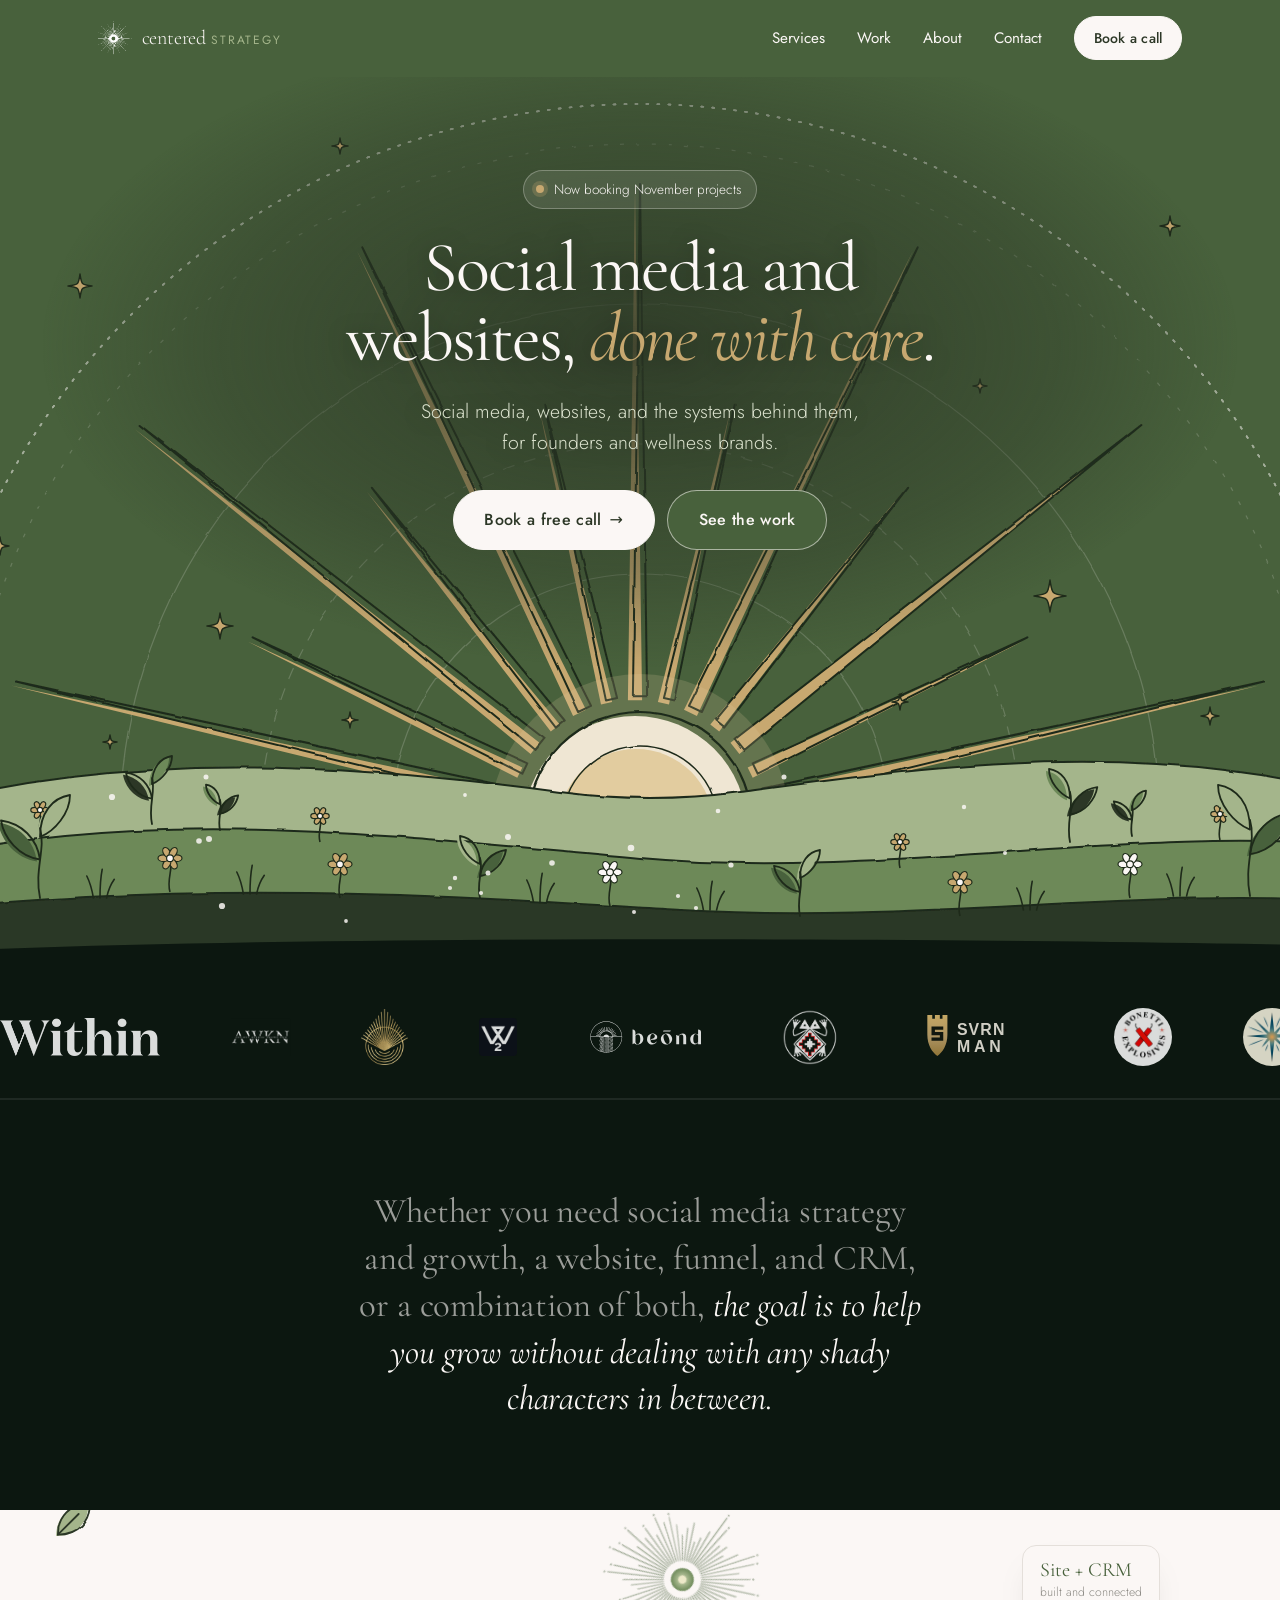
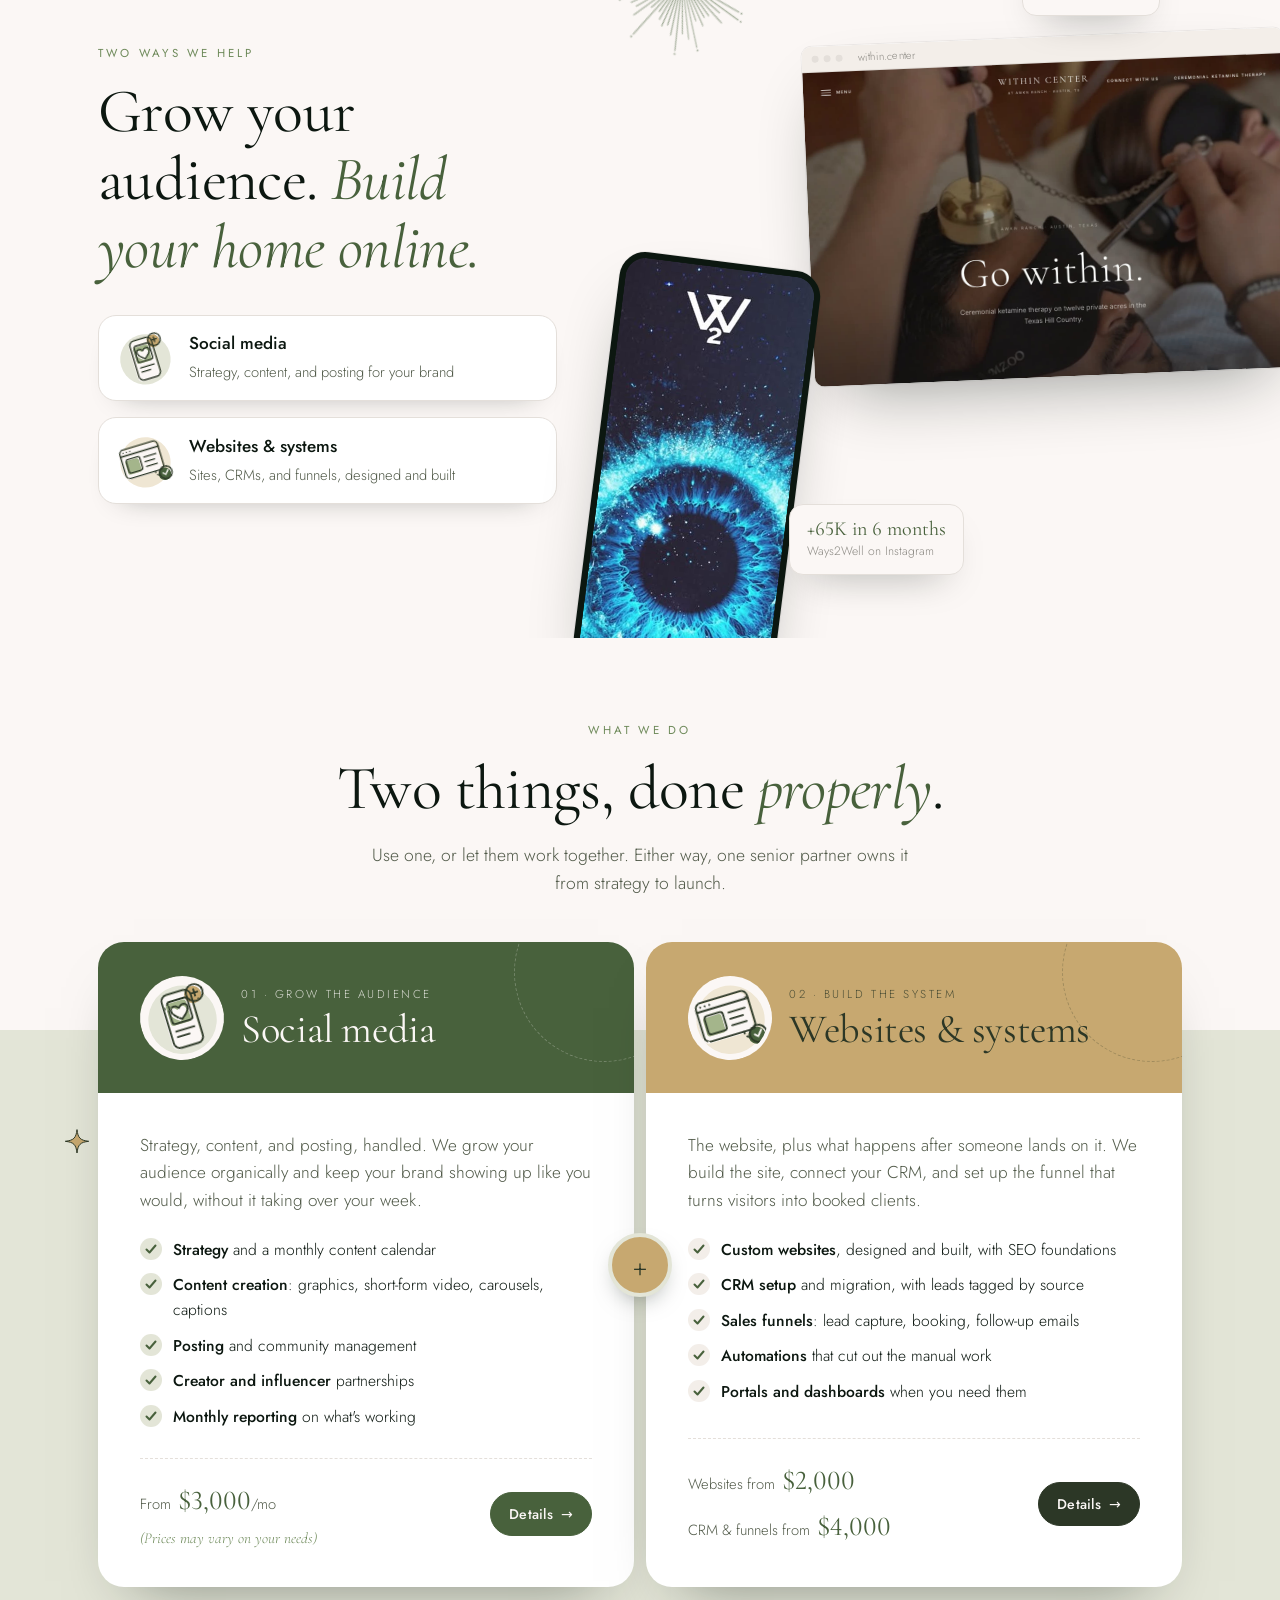
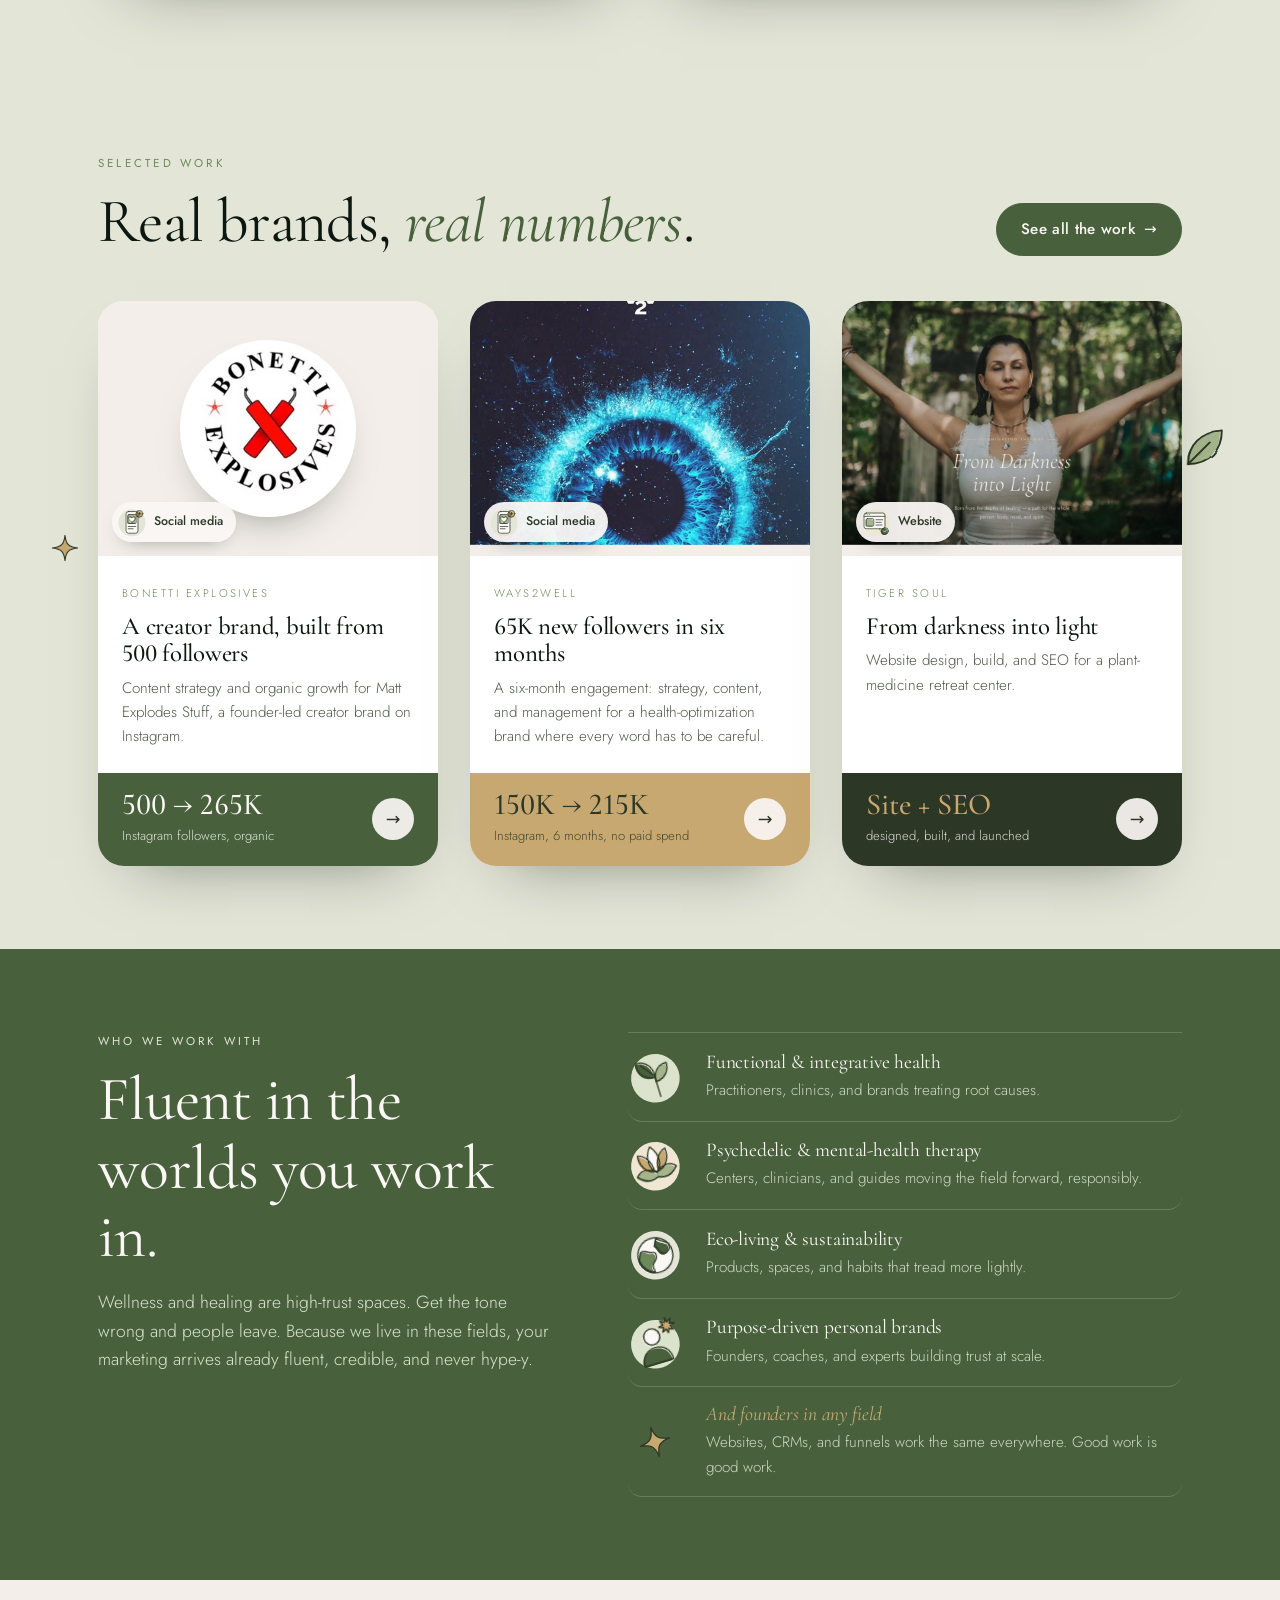
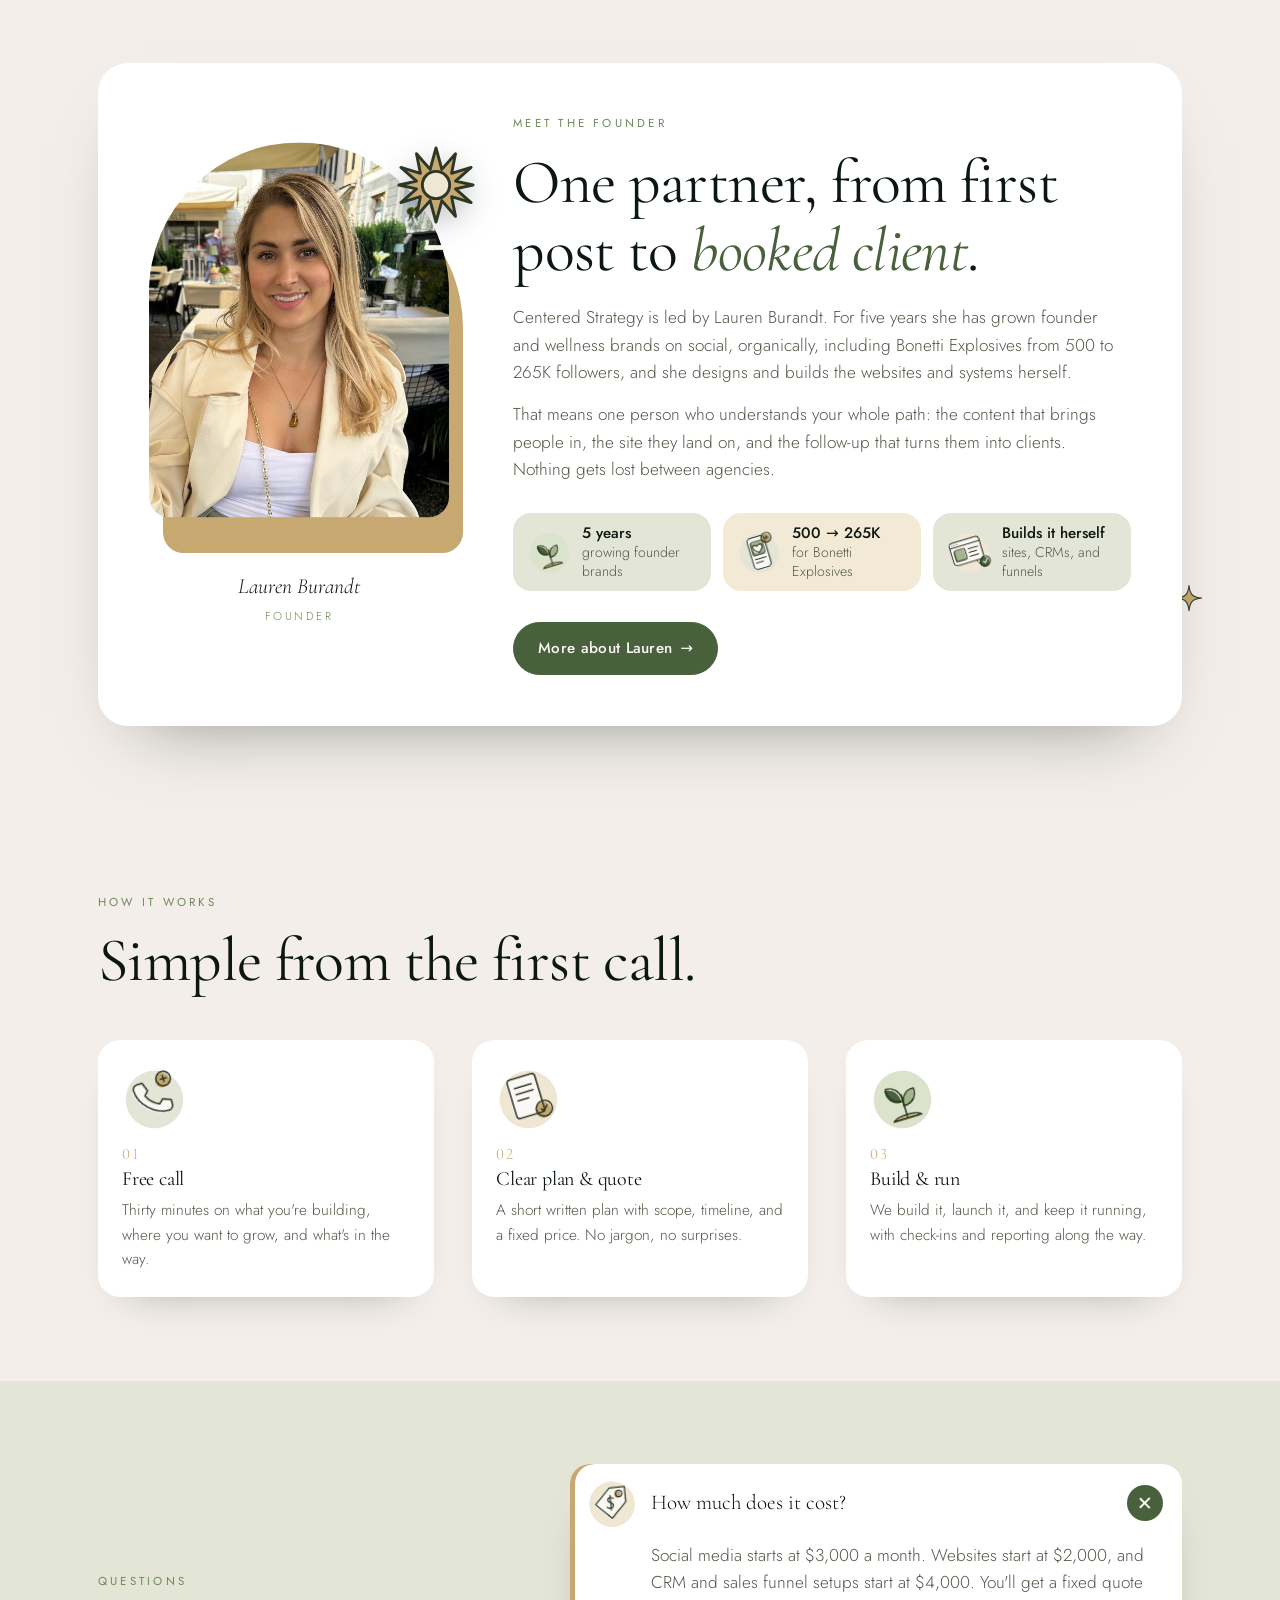
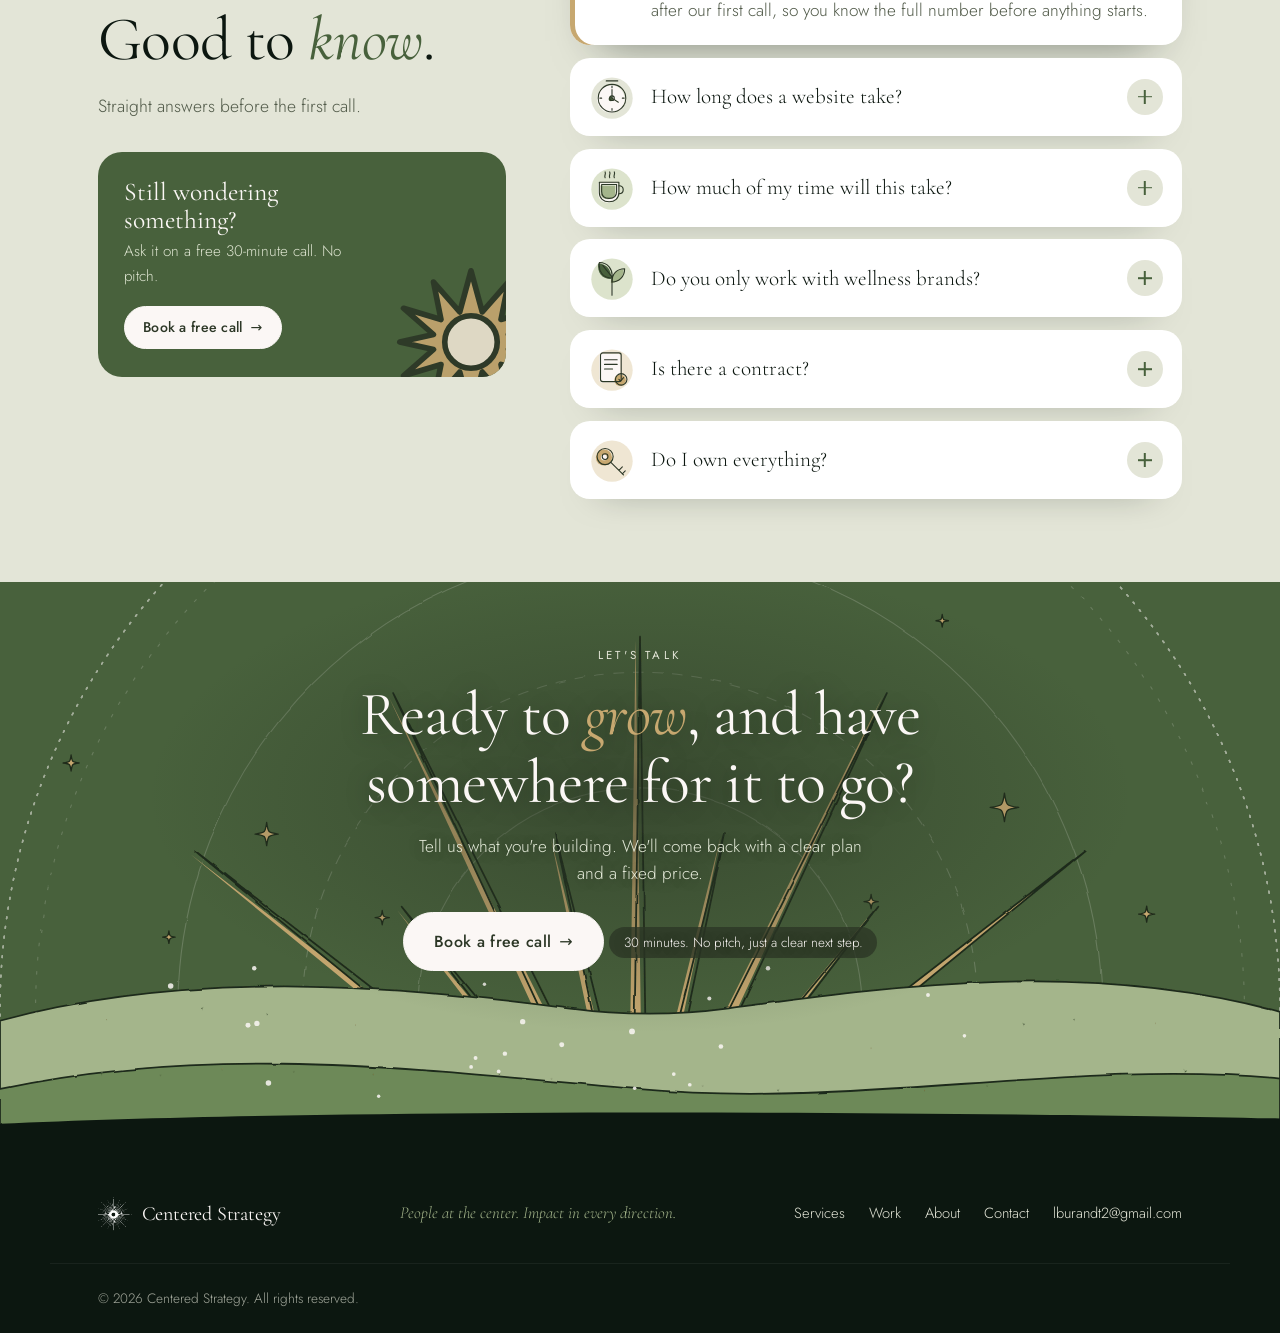
==== commit 446bb135: "Home hero: full-height sun scene behind the text, new headline Co-Authored-By: Claude Opus 5.5 <nore" ====
--- a/index.html
+++ b/index.html
@@ -13,7 +13,7 @@
   <link href="https://fonts.googleapis.com/css2?family=Cormorant+Garamond:ital,wght@0,400;0,500;0,600;1,400;1,500&family=Jost:wght@300;400;500&display=swap" rel="stylesheet" />
   <link rel="icon" type="image/png" href="assets/favicon.png" />
   <link rel="stylesheet" href="styles.css?v=28" />
-  <link rel="stylesheet" href="design/site.css?v=1" />
+  <link rel="stylesheet" href="design/site.css?v=2" />
 </head>
 <body class="home-sun">
 
@@ -52,28 +52,28 @@
     <section class="hero-sun">
       <div class="container hero-sun__copy">
         <p class="badge"><span class="dot" aria-hidden="true"></span>Now booking November projects</p>
-        <h1>Grow the audience. <em>Build the system</em> that turns it into clients.</h1>
+        <h1>Social media and websites, <em>done with care</em>.</h1>
         <p class="hero-sun__lede">Social media, websites, and the systems behind them, for founders and wellness brands.</p>
         <div class="hero__cta">
           <a href="contact.html" class="btn btn--lg btn--light">Book a free call <span aria-hidden="true">&rarr;</span></a>
           <a href="projects.html" class="btn btn--lg btn--outline">See the work</a>
         </div>
       </div>
-      <svg class="scene" viewBox="0 0 1440 470" preserveAspectRatio="xMidYMax slice" fill="none" aria-hidden="true">
+      <svg class="scene" viewBox="0 -430 1440 900" preserveAspectRatio="xMidYMax slice" fill="none" aria-hidden="true">
   <defs>
     <filter id="rough" x="-5%" y="-5%" width="110%" height="110%">
       <feTurbulence type="fractalNoise" baseFrequency="0.03" numOctaves="2" seed="7" result="n"/>
       <feDisplacementMap in="SourceGraphic" in2="n" scale="3" xChannelSelector="R" yChannelSelector="G"/>
     </filter>
   </defs>
-  <g stroke="#FBF7F5" stroke-width="1.6" stroke-dasharray="2 9" stroke-linecap="round" opacity=".5"><circle class="ripple" style="animation-delay:0s" cx="720" cy="318" r="420"/><circle class="ripple" style="animation-delay:2.5s" cx="720" cy="318" r="420"/><circle class="ripple" style="animation-delay:5s" cx="720" cy="318" r="420"/></g>
+  <g stroke="#FBF7F5" stroke-width="1.6" stroke-dasharray="2 9" stroke-linecap="round" opacity=".5"><circle class="ripple" style="animation-delay:0s" cx="720" cy="318" r="720"/><circle class="ripple" style="animation-delay:2.5s" cx="720" cy="318" r="720"/><circle class="ripple" style="animation-delay:5s" cx="720" cy="318" r="720"/></g>
   <g stroke="#FBF7F5" stroke-width="1.2" opacity=".18" filter="url(#rough)">
-    <circle cx="720" cy="318" r="250"/><circle cx="720" cy="318" r="330" stroke-dasharray="12 10"/><circle cx="720" cy="318" r="420"/>
+    <circle cx="720" cy="318" r="250"/><circle cx="720" cy="318" r="380" stroke-dasharray="12 10"/><circle cx="720" cy="318" r="520"/><circle cx="720" cy="318" r="680" stroke-dasharray="4 12"/>
   </g>
   <g class="sun">
     <g class="rays">
-      <path d="M709.7 190.4 L720.0 -12.0 L730.3 190.4 Z M745.1 192.5 L779.5 95.8 L761.0 196.7 Z M774.9 202.4 L885.0 32.2 L792.7 212.6 Z M804.5 221.9 L882.6 155.4 L816.1 233.5 Z M825.4 245.3 L1005.8 153.0 L835.6 263.1 Z M841.3 277.0 L942.2 258.5 L845.5 292.9 Z M847.6 307.7 L1050.0 318.0 L847.6 328.3 Z M845.5 343.1 L942.2 377.5 L841.3 359.0 Z M835.6 372.9 L1005.8 483.0 L825.4 390.7 Z M816.1 402.5 L882.6 480.6 L804.5 414.1 Z M792.7 423.4 L885.0 603.8 L774.9 433.6 Z M761.0 439.3 L779.5 540.2 L745.1 443.5 Z M730.3 445.6 L720.0 648.0 L709.7 445.6 Z M694.9 443.5 L660.5 540.2 L679.0 439.3 Z M665.1 433.6 L555.0 603.8 L647.3 423.4 Z M635.5 414.1 L557.4 480.6 L623.9 402.5 Z M614.6 390.7 L434.2 483.0 L604.4 372.9 Z M598.7 359.0 L497.8 377.5 L594.5 343.1 Z M592.4 328.3 L390.0 318.0 L592.4 307.7 Z M594.5 292.9 L497.8 258.5 L598.7 277.0 Z M604.4 263.1 L434.2 153.0 L614.6 245.3 Z M623.9 233.5 L557.4 155.4 L635.5 221.9 Z M647.3 212.6 L555.0 32.2 L665.1 202.4 Z M679.0 196.7 L660.5 95.8 L694.9 192.5 Z" fill="#C7A870" transform="translate(-5 4)"/>
-      <path d="M709.7 190.4 L720.0 -12.0 L730.3 190.4 Z M745.1 192.5 L779.5 95.8 L761.0 196.7 Z M774.9 202.4 L885.0 32.2 L792.7 212.6 Z M804.5 221.9 L882.6 155.4 L816.1 233.5 Z M825.4 245.3 L1005.8 153.0 L835.6 263.1 Z M841.3 277.0 L942.2 258.5 L845.5 292.9 Z M847.6 307.7 L1050.0 318.0 L847.6 328.3 Z M845.5 343.1 L942.2 377.5 L841.3 359.0 Z M835.6 372.9 L1005.8 483.0 L825.4 390.7 Z M816.1 402.5 L882.6 480.6 L804.5 414.1 Z M792.7 423.4 L885.0 603.8 L774.9 433.6 Z M761.0 439.3 L779.5 540.2 L745.1 443.5 Z M730.3 445.6 L720.0 648.0 L709.7 445.6 Z M694.9 443.5 L660.5 540.2 L679.0 439.3 Z M665.1 433.6 L555.0 603.8 L647.3 423.4 Z M635.5 414.1 L557.4 480.6 L623.9 402.5 Z M614.6 390.7 L434.2 483.0 L604.4 372.9 Z M598.7 359.0 L497.8 377.5 L594.5 343.1 Z M592.4 328.3 L390.0 318.0 L592.4 307.7 Z M594.5 292.9 L497.8 258.5 L598.7 277.0 Z M604.4 263.1 L434.2 153.0 L614.6 245.3 Z M623.9 233.5 L557.4 155.4 L635.5 221.9 Z M647.3 212.6 L555.0 32.2 L665.1 202.4 Z M679.0 196.7 L660.5 95.8 L694.9 192.5 Z" stroke="#1E2A1A" stroke-width="2" stroke-linejoin="round" filter="url(#rough)"/>
+      <path d="M712.9 190.2 L720.0 -322.0 L727.1 190.2 Z M742.9 192.1 L815.7 -101.2 L754.0 194.6 Z M769.0 199.8 L997.7 -258.6 L781.9 206.0 Z M795.3 214.5 L988.1 -18.2 L804.2 221.6 Z M815.5 232.7 L1220.4 -81.0 L824.4 243.9 Z M832.7 257.4 L1107.4 131.4 L837.7 267.7 Z M843.0 282.6 L1344.0 175.6 L846.2 296.5 Z M847.9 312.3 L1150.0 318.0 L847.9 323.7 Z M846.2 339.5 L1344.0 460.4 L843.0 353.4 Z M837.7 368.3 L1107.4 504.6 L832.7 378.6 Z M824.4 392.1 L1220.4 717.0 L815.5 403.3 Z M804.2 414.4 L988.1 654.2 L795.3 421.5 Z M781.9 430.0 L997.7 894.6 L769.0 436.2 Z M754.0 441.4 L815.7 737.2 L742.9 443.9 Z M727.1 445.8 L720.0 958.0 L712.9 445.8 Z M697.1 443.9 L624.3 737.2 L686.0 441.4 Z M671.0 436.2 L442.3 894.6 L658.1 430.0 Z M644.7 421.5 L451.9 654.2 L635.8 414.4 Z M624.5 403.3 L219.6 717.0 L615.6 392.1 Z M607.3 378.6 L332.6 504.6 L602.3 368.3 Z M597.0 353.4 L96.0 460.4 L593.8 339.5 Z M592.1 323.7 L290.0 318.0 L592.1 312.3 Z M593.8 296.5 L96.0 175.6 L597.0 282.6 Z M602.3 267.7 L332.6 131.4 L607.3 257.4 Z M615.6 243.9 L219.6 -81.0 L624.5 232.7 Z M635.8 221.6 L451.9 -18.2 L644.7 214.5 Z M658.1 206.0 L442.3 -258.6 L671.0 199.8 Z M686.0 194.6 L624.3 -101.2 L697.1 192.1 Z" fill="#C7A870" transform="translate(-5 4)"/>
+      <path d="M712.9 190.2 L720.0 -322.0 L727.1 190.2 Z M742.9 192.1 L815.7 -101.2 L754.0 194.6 Z M769.0 199.8 L997.7 -258.6 L781.9 206.0 Z M795.3 214.5 L988.1 -18.2 L804.2 221.6 Z M815.5 232.7 L1220.4 -81.0 L824.4 243.9 Z M832.7 257.4 L1107.4 131.4 L837.7 267.7 Z M843.0 282.6 L1344.0 175.6 L846.2 296.5 Z M847.9 312.3 L1150.0 318.0 L847.9 323.7 Z M846.2 339.5 L1344.0 460.4 L843.0 353.4 Z M837.7 368.3 L1107.4 504.6 L832.7 378.6 Z M824.4 392.1 L1220.4 717.0 L815.5 403.3 Z M804.2 414.4 L988.1 654.2 L795.3 421.5 Z M781.9 430.0 L997.7 894.6 L769.0 436.2 Z M754.0 441.4 L815.7 737.2 L742.9 443.9 Z M727.1 445.8 L720.0 958.0 L712.9 445.8 Z M697.1 443.9 L624.3 737.2 L686.0 441.4 Z M671.0 436.2 L442.3 894.6 L658.1 430.0 Z M644.7 421.5 L451.9 654.2 L635.8 414.4 Z M624.5 403.3 L219.6 717.0 L615.6 392.1 Z M607.3 378.6 L332.6 504.6 L602.3 368.3 Z M597.0 353.4 L96.0 460.4 L593.8 339.5 Z M592.1 323.7 L290.0 318.0 L592.1 312.3 Z M593.8 296.5 L96.0 175.6 L597.0 282.6 Z M602.3 267.7 L332.6 131.4 L607.3 257.4 Z M615.6 243.9 L219.6 -81.0 L624.5 232.7 Z M635.8 221.6 L451.9 -18.2 L644.7 214.5 Z M658.1 206.0 L442.3 -258.6 L671.0 199.8 Z M686.0 194.6 L624.3 -101.2 L697.1 192.1 Z" stroke="#1E2A1A" stroke-width="2" stroke-linejoin="round" filter="url(#rough)"/>
     </g>
     <circle class="glow" cx="720" cy="318" r="150" fill="#E2CC9F" opacity=".18"/>
     <circle cx="715" cy="322" r="112" fill="#EFE6D3"/>
@@ -90,7 +90,7 @@
   <path d="M0 446 C380 428 1060 432 1440 440 V470 H0 Z" fill="#0C1710"/>
   <g class="plants"><g class="sway" style="animation-delay:0.7s"><path d="M232 292.7 C218.0 290.7 208.0 278.7 206.0 266.7 C220.0 268.7 230.0 278.7 232 292.7 Z" fill="#2C3726" transform="translate(-3 2)"/><path d="M232 278.0 C242.0 274.0 252.0 262.0 252.0 250.0 C240.0 252.0 232 262.0 232 278.0 Z" fill="#6D8959" transform="translate(-3 2)"/><g stroke="#1E2A1A" stroke-width="1.8" stroke-linejoin="round" stroke-linecap="round"><path d="M232 318 C228.0 299.6 236.0 285.8 232 272"/><path d="M232 292.7 C218.0 290.7 208.0 278.7 206.0 266.7 C220.0 268.7 230.0 278.7 232 292.7 Z"/><path d="M232 278.0 C242.0 274.0 252.0 262.0 252.0 250.0 C240.0 252.0 232 262.0 232 278.0 Z"/></g></g><g class="sway" style="animation-delay:0.3s"><path d="M300 307.5 C309.8 306.1 316.8 297.7 318.2 289.3 C308.4 290.7 301.4 297.7 300 307.5 Z" fill="#2C3726" transform="translate(-3 2)"/><path d="M300 298.2 C293.0 295.4 286.0 287.0 286.0 278.6 C294.4 280.0 300 287.0 300 298.2 Z" fill="#6D8959" transform="translate(-3 2)"/><g stroke="#1E2A1A" stroke-width="1.8" stroke-linejoin="round" stroke-linecap="round"><path d="M300 324 C297.2 312.0 302.8 303.0 300 294"/><path d="M300 307.5 C309.8 306.1 316.8 297.7 318.2 289.3 C308.4 290.7 301.4 297.7 300 307.5 Z"/><path d="M300 298.2 C293.0 295.4 286.0 287.0 286.0 278.6 C294.4 280.0 300 287.0 300 298.2 Z"/></g></g><g class="sway" style="animation-delay:1.2s"><path d="M1150 308.5 C1164.7 306.4 1175.2 293.8 1177.3 281.2 C1162.6 283.3 1152.1 293.8 1150 308.5 Z" fill="#2C3726" transform="translate(-3 2)"/><path d="M1150 292.3 C1139.5 288.1 1129.0 275.5 1129.0 262.9 C1141.6 265.0 1150 275.5 1150 292.3 Z" fill="#6D8959" transform="translate(-3 2)"/><g stroke="#1E2A1A" stroke-width="1.8" stroke-linejoin="round" stroke-linecap="round"><path d="M1150 336 C1145.8 316.0 1154.2 301.0 1150 286"/><path d="M1150 308.5 C1164.7 306.4 1175.2 293.8 1177.3 281.2 C1162.6 283.3 1152.1 293.8 1150 308.5 Z"/><path d="M1150 292.3 C1139.5 288.1 1129.0 275.5 1129.0 262.9 C1141.6 265.0 1150 275.5 1150 292.3 Z"/></g></g><g class="sway" style="animation-delay:0.5s"><path d="M1212 313.5 C1202.2 312.1 1195.2 303.7 1193.8 295.3 C1203.6 296.7 1210.6 303.7 1212 313.5 Z" fill="#2C3726" transform="translate(-3 2)"/><path d="M1212 304.2 C1219.0 301.4 1226.0 293.0 1226.0 284.6 C1217.6 286.0 1212 293.0 1212 304.2 Z" fill="#6D8959" transform="translate(-3 2)"/><g stroke="#1E2A1A" stroke-width="1.8" stroke-linejoin="round" stroke-linecap="round"><path d="M1212 330 C1209.2 318.0 1214.8 309.0 1212 300"/><path d="M1212 313.5 C1202.2 312.1 1195.2 303.7 1193.8 295.3 C1203.6 296.7 1210.6 303.7 1212 313.5 Z"/><path d="M1212 304.2 C1219.0 301.4 1226.0 293.0 1226.0 284.6 C1217.6 286.0 1212 293.0 1212 304.2 Z"/></g></g><g class="sway" style="animation-delay:0.2s"><path d="M400 336 C397.0 326.0 403.0 318.0 400 310.0" stroke="#1E2A1A" stroke-width="1.6"/><g fill="#C7A870" stroke="#1E2A1A" stroke-width="1.2"><ellipse cx="405.0" cy="310.0" rx="4.2" ry="2.6" transform="rotate(0 405.0 310.0)"/><ellipse cx="402.5" cy="314.3" rx="4.2" ry="2.6" transform="rotate(60 402.5 314.3)"/><ellipse cx="397.5" cy="314.3" rx="4.2" ry="2.6" transform="rotate(120 397.5 314.3)"/><ellipse cx="395.0" cy="310.0" rx="4.2" ry="2.6" transform="rotate(180 395.0 310.0)"/><ellipse cx="397.5" cy="305.7" rx="4.2" ry="2.6" transform="rotate(240 397.5 305.7)"/><ellipse cx="402.5" cy="305.7" rx="4.2" ry="2.6" transform="rotate(300 402.5 305.7)"/></g><circle cx="400" cy="310.0" r="2.6" fill="#FBF7F5" stroke="#1E2A1A" stroke-width="1.2"/></g><g class="sway" style="animation-delay:1.2s"><path d="M980 362 C977.0 352.0 983.0 344.0 980 336.0" stroke="#1E2A1A" stroke-width="1.6"/><g fill="#C7A870" stroke="#1E2A1A" stroke-width="1.2"><ellipse cx="985.0" cy="336.0" rx="4.2" ry="2.6" transform="rotate(0 985.0 336.0)"/><ellipse cx="982.5" cy="340.3" rx="4.2" ry="2.6" transform="rotate(60 982.5 340.3)"/><ellipse cx="977.5" cy="340.3" rx="4.2" ry="2.6" transform="rotate(120 977.5 340.3)"/><ellipse cx="975.0" cy="336.0" rx="4.2" ry="2.6" transform="rotate(180 975.0 336.0)"/><ellipse cx="977.5" cy="331.7" rx="4.2" ry="2.6" transform="rotate(240 977.5 331.7)"/><ellipse cx="982.5" cy="331.7" rx="4.2" ry="2.6" transform="rotate(300 982.5 331.7)"/></g><circle cx="980" cy="336.0" r="2.6" fill="#FBF7F5" stroke="#1E2A1A" stroke-width="1.2"/></g><g class="sway" style="animation-delay:2.8s"><path d="M1300 334 C1297.0 324.0 1303.0 316.0 1300 308.0" stroke="#1E2A1A" stroke-width="1.6"/><g fill="#C7A870" stroke="#1E2A1A" stroke-width="1.2"><ellipse cx="1305.0" cy="308.0" rx="4.2" ry="2.6" transform="rotate(0 1305.0 308.0)"/><ellipse cx="1302.5" cy="312.3" rx="4.2" ry="2.6" transform="rotate(60 1302.5 312.3)"/><ellipse cx="1297.5" cy="312.3" rx="4.2" ry="2.6" transform="rotate(120 1297.5 312.3)"/><ellipse cx="1295.0" cy="308.0" rx="4.2" ry="2.6" transform="rotate(180 1295.0 308.0)"/><ellipse cx="1297.5" cy="303.7" rx="4.2" ry="2.6" transform="rotate(240 1297.5 303.7)"/><ellipse cx="1302.5" cy="303.7" rx="4.2" ry="2.6" transform="rotate(300 1302.5 303.7)"/></g><circle cx="1300" cy="308.0" r="2.6" fill="#FBF7F5" stroke="#1E2A1A" stroke-width="1.2"/></g><g class="sway" style="animation-delay:2.4s"><path d="M120 330 C117.0 320.0 123.0 312.0 120 304.0" stroke="#1E2A1A" stroke-width="1.6"/><g fill="#C7A870" stroke="#1E2A1A" stroke-width="1.2"><ellipse cx="125.0" cy="304.0" rx="4.2" ry="2.6" transform="rotate(0 125.0 304.0)"/><ellipse cx="122.5" cy="308.3" rx="4.2" ry="2.6" transform="rotate(60 122.5 308.3)"/><ellipse cx="117.5" cy="308.3" rx="4.2" ry="2.6" transform="rotate(120 117.5 308.3)"/><ellipse cx="115.0" cy="304.0" rx="4.2" ry="2.6" transform="rotate(180 115.0 304.0)"/><ellipse cx="117.5" cy="299.7" rx="4.2" ry="2.6" transform="rotate(240 117.5 299.7)"/><ellipse cx="122.5" cy="299.7" rx="4.2" ry="2.6" transform="rotate(300 122.5 299.7)"/></g><circle cx="120" cy="304.0" r="2.6" fill="#FBF7F5" stroke="#1E2A1A" stroke-width="1.2"/></g><g class="sway" style="animation-delay:2.3s"><path d="M120 353.5 C99.0 350.5 84.0 332.5 81.0 314.5 C102.0 317.5 117.0 332.5 120 353.5 Z" fill="#48613C" transform="translate(-3 2)"/><path d="M120 331.0 C135.0 325.0 150.0 307.0 150.0 289.0 C132.0 292.0 120 307.0 120 331.0 Z" fill="#A4B58B" transform="translate(-3 2)"/><g stroke="#1E2A1A" stroke-width="1.8" stroke-linejoin="round" stroke-linecap="round"><path d="M120 392 C114.0 364.0 126.0 343.0 120 322"/><path d="M120 353.5 C99.0 350.5 84.0 332.5 81.0 314.5 C102.0 317.5 117.0 332.5 120 353.5 Z"/><path d="M120 331.0 C135.0 325.0 150.0 307.0 150.0 289.0 C132.0 292.0 120 307.0 120 331.0 Z"/></g></g><g class="sway" style="animation-delay:0.7s"><path d="M1330 348.2 C1352.4 345.0 1368.4 325.8 1371.6 306.59999999999997 C1349.2 309.79999999999995 1333.2 325.8 1330 348.2 Z" fill="#48613C" transform="translate(-3 2)"/><path d="M1330 323.6 C1314.0 317.2 1298.0 298.0 1298.0 278.8 C1317.2 282.0 1330 298.0 1330 323.6 Z" fill="#A4B58B" transform="translate(-3 2)"/><g stroke="#1E2A1A" stroke-width="1.8" stroke-linejoin="round" stroke-linecap="round"><path d="M1330 390 C1323.6 359.6 1336.4 336.8 1330 314"/><path d="M1330 348.2 C1352.4 345.0 1368.4 325.8 1371.6 306.59999999999997 C1349.2 309.79999999999995 1333.2 325.8 1330 348.2 Z"/><path d="M1330 323.6 C1314.0 317.2 1298.0 298.0 1298.0 278.8 C1317.2 282.0 1330 298.0 1330 323.6 Z"/></g></g><g class="sway" style="animation-delay:1.6s"><path d="M560 370.0 C574.0 368.0 584.0 356.0 586.0 344.0 C572.0 346.0 562.0 356.0 560 370.0 Z" fill="#48613C" transform="translate(-3 2)"/><path d="M560 358.0 C550.0 354.0 540.0 342.0 540.0 330.0 C552.0 332.0 560 342.0 560 358.0 Z" fill="#A4B58B" transform="translate(-3 2)"/><g stroke="#1E2A1A" stroke-width="1.8" stroke-linejoin="round" stroke-linecap="round"><path d="M560 392 C556.0 376.0 564.0 364.0 560 352"/><path d="M560 370.0 C574.0 368.0 584.0 356.0 586.0 344.0 C572.0 346.0 562.0 356.0 560 370.0 Z"/><path d="M560 358.0 C550.0 354.0 540.0 342.0 540.0 330.0 C552.0 332.0 560 342.0 560 358.0 Z"/></g></g><g class="sway" style="animation-delay:0.8s"><path d="M880 385.8 C866.0 383.8 856.0 371.8 854.0 359.8 C868.0 361.8 878.0 371.8 880 385.8 Z" fill="#48613C" transform="translate(-3 2)"/><path d="M880 372.0 C890.0 368.0 900.0 356.0 900.0 344.0 C888.0 346.0 880 356.0 880 372.0 Z" fill="#A4B58B" transform="translate(-3 2)"/><g stroke="#1E2A1A" stroke-width="1.8" stroke-linejoin="round" stroke-linecap="round"><path d="M880 410 C876.0 392.4 884.0 379.2 880 366"/><path d="M880 385.8 C866.0 383.8 856.0 371.8 854.0 359.8 C868.0 361.8 878.0 371.8 880 385.8 Z"/><path d="M880 372.0 C890.0 368.0 900.0 356.0 900.0 344.0 C888.0 346.0 880 356.0 880 372.0 Z"/></g></g><g class="sway" style="animation-delay:2.5s"><path d="M250 386 C246.1 373.0 253.9 362.6 250 352.2" stroke="#1E2A1A" stroke-width="1.6"/><g fill="#C7A870" stroke="#1E2A1A" stroke-width="1.2"><ellipse cx="256.5" cy="352.2" rx="5.5" ry="3.4" transform="rotate(0 256.5 352.2)"/><ellipse cx="253.2" cy="357.8" rx="5.5" ry="3.4" transform="rotate(60 253.2 357.8)"/><ellipse cx="246.8" cy="357.8" rx="5.5" ry="3.4" transform="rotate(120 246.8 357.8)"/><ellipse cx="243.5" cy="352.2" rx="5.5" ry="3.4" transform="rotate(180 243.5 352.2)"/><ellipse cx="246.8" cy="346.6" rx="5.5" ry="3.4" transform="rotate(240 246.8 346.6)"/><ellipse cx="253.2" cy="346.6" rx="5.5" ry="3.4" transform="rotate(300 253.2 346.6)"/></g><circle cx="250" cy="352.2" r="3.4" fill="#FBF7F5" stroke="#1E2A1A" stroke-width="1.2"/></g><g class="sway" style="animation-delay:0.6s"><path d="M690 400 C686.1 387.0 693.9 376.6 690 366.2" stroke="#1E2A1A" stroke-width="1.6"/><g fill="#FBF7F5" stroke="#1E2A1A" stroke-width="1.2"><ellipse cx="696.5" cy="366.2" rx="5.5" ry="3.4" transform="rotate(0 696.5 366.2)"/><ellipse cx="693.2" cy="371.8" rx="5.5" ry="3.4" transform="rotate(60 693.2 371.8)"/><ellipse cx="686.8" cy="371.8" rx="5.5" ry="3.4" transform="rotate(120 686.8 371.8)"/><ellipse cx="683.5" cy="366.2" rx="5.5" ry="3.4" transform="rotate(180 683.5 366.2)"/><ellipse cx="686.8" cy="360.6" rx="5.5" ry="3.4" transform="rotate(240 686.8 360.6)"/><ellipse cx="693.2" cy="360.6" rx="5.5" ry="3.4" transform="rotate(300 693.2 360.6)"/></g><circle cx="690" cy="366.2" r="3.4" fill="#FBF7F5" stroke="#1E2A1A" stroke-width="1.2"/></g><g class="sway" style="animation-delay:2.5s"><path d="M1040 410 C1036.1 397.0 1043.9 386.6 1040 376.2" stroke="#1E2A1A" stroke-width="1.6"/><g fill="#C7A870" stroke="#1E2A1A" stroke-width="1.2"><ellipse cx="1046.5" cy="376.2" rx="5.5" ry="3.4" transform="rotate(0 1046.5 376.2)"/><ellipse cx="1043.2" cy="381.8" rx="5.5" ry="3.4" transform="rotate(60 1043.2 381.8)"/><ellipse cx="1036.8" cy="381.8" rx="5.5" ry="3.4" transform="rotate(120 1036.8 381.8)"/><ellipse cx="1033.5" cy="376.2" rx="5.5" ry="3.4" transform="rotate(180 1033.5 376.2)"/><ellipse cx="1036.8" cy="370.6" rx="5.5" ry="3.4" transform="rotate(240 1036.8 370.6)"/><ellipse cx="1043.2" cy="370.6" rx="5.5" ry="3.4" transform="rotate(300 1043.2 370.6)"/></g><circle cx="1040" cy="376.2" r="3.4" fill="#FBF7F5" stroke="#1E2A1A" stroke-width="1.2"/></g><g class="sway" style="animation-delay:2.4s"><path d="M1210 392 C1206.1 379.0 1213.9 368.6 1210 358.2" stroke="#1E2A1A" stroke-width="1.6"/><g fill="#FBF7F5" stroke="#1E2A1A" stroke-width="1.2"><ellipse cx="1216.5" cy="358.2" rx="5.5" ry="3.4" transform="rotate(0 1216.5 358.2)"/><ellipse cx="1213.2" cy="363.8" rx="5.5" ry="3.4" transform="rotate(60 1213.2 363.8)"/><ellipse cx="1206.8" cy="363.8" rx="5.5" ry="3.4" transform="rotate(120 1206.8 363.8)"/><ellipse cx="1203.5" cy="358.2" rx="5.5" ry="3.4" transform="rotate(180 1203.5 358.2)"/><ellipse cx="1206.8" cy="352.6" rx="5.5" ry="3.4" transform="rotate(240 1206.8 352.6)"/><ellipse cx="1213.2" cy="352.6" rx="5.5" ry="3.4" transform="rotate(300 1213.2 352.6)"/></g><circle cx="1210" cy="358.2" r="3.4" fill="#FBF7F5" stroke="#1E2A1A" stroke-width="1.2"/></g><g class="sway" style="animation-delay:0.5s"><path d="M420 392 C416.1 379.0 423.9 368.6 420 358.2" stroke="#1E2A1A" stroke-width="1.6"/><g fill="#C7A870" stroke="#1E2A1A" stroke-width="1.2"><ellipse cx="426.5" cy="358.2" rx="5.5" ry="3.4" transform="rotate(0 426.5 358.2)"/><ellipse cx="423.2" cy="363.8" rx="5.5" ry="3.4" transform="rotate(60 423.2 363.8)"/><ellipse cx="416.8" cy="363.8" rx="5.5" ry="3.4" transform="rotate(120 416.8 363.8)"/><ellipse cx="413.5" cy="358.2" rx="5.5" ry="3.4" transform="rotate(180 413.5 358.2)"/><ellipse cx="416.8" cy="352.6" rx="5.5" ry="3.4" transform="rotate(240 416.8 352.6)"/><ellipse cx="423.2" cy="352.6" rx="5.5" ry="3.4" transform="rotate(300 423.2 352.6)"/></g><circle cx="420" cy="358.2" r="3.4" fill="#FBF7F5" stroke="#1E2A1A" stroke-width="1.2"/></g><path class="sway" style="animation-delay:0.9s" d="M323.4 388 Q321.2 374.8 316.8 366.0 M330 388 Q330 370.4 332.2 359.4 M336.6 388 Q338.8 377.0 344.3 369.3" stroke="#1E2A1A" stroke-width="1.6" stroke-linecap="round"/><path class="sway" style="animation-delay:2.6s" d="M613.4 396 Q611.2 382.8 606.8 374.0 M620 396 Q620 378.4 622.2 367.4 M626.6 396 Q628.8 385.0 634.3 377.3" stroke="#1E2A1A" stroke-width="1.6" stroke-linecap="round"/><path class="sway" style="animation-delay:2.9s" d="M783.4 404 Q781.2 390.8 776.8 382.0 M790 404 Q790 386.4 792.2 375.4 M796.6 404 Q798.8 393.0 804.3 385.3" stroke="#1E2A1A" stroke-width="1.6" stroke-linecap="round"/><path class="sway" style="animation-delay:2.5s" d="M1103.4 404 Q1101.2 390.8 1096.8 382.0 M1110 404 Q1110 386.4 1112.2 375.4 M1116.6 404 Q1118.8 393.0 1124.3 385.3" stroke="#1E2A1A" stroke-width="1.6" stroke-linecap="round"/><path class="sway" style="animation-delay:1.1s" d="M173.4 392 Q171.2 378.8 166.8 370.0 M180 392 Q180 374.4 182.2 363.4 M186.6 392 Q188.8 381.0 194.3 373.3" stroke="#1E2A1A" stroke-width="1.6" stroke-linecap="round"/><path class="sway" style="animation-delay:2.5s" d="M1253.4 390 Q1251.2 376.8 1246.8 368.0 M1260 390 Q1260 372.4 1262.2 361.4 M1266.6 390 Q1268.8 379.0 1274.3 371.3" stroke="#1E2A1A" stroke-width="1.6" stroke-linecap="round"/></g>
   <g fill="#FBF7F5" opacity=".85"><circle class="seed" cx="811" cy="359" r="2.6" style="animation-delay:1.6s; animation-duration:10.4s"/><circle class="seed" cx="302" cy="400" r="3.1" style="animation-delay:0.1s; animation-duration:9.5s"/><circle class="seed" cx="758" cy="390" r="2.1" style="animation-delay:3.8s; animation-duration:9.4s"/><circle class="seed" cx="1044" cy="301" r="2.2" style="animation-delay:2.3s; animation-duration:12.0s"/><circle class="seed" cx="286" cy="271" r="2.5" style="animation-delay:9.0s; animation-duration:10.6s"/><circle class="seed" cx="1085" cy="347" r="2.0" style="animation-delay:6.1s; animation-duration:8.3s"/><circle class="seed" cx="535" cy="372" r="2.2" style="animation-delay:3.2s; animation-duration:11.7s"/><circle class="seed" cx="776" cy="402" r="2.1" style="animation-delay:2.9s; animation-duration:12.2s"/><circle class="seed" cx="588" cy="331" r="3.0" style="animation-delay:5.5s; animation-duration:9.2s"/><circle class="seed" cx="798" cy="305" r="2.3" style="animation-delay:0.2s; animation-duration:9.8s"/><circle class="seed" cx="289" cy="333" r="3.0" style="animation-delay:8.6s; animation-duration:8.1s"/><circle class="seed" cx="711" cy="342" r="3.3" style="animation-delay:7.0s; animation-duration:10.1s"/><circle class="seed" cx="279" cy="335" r="2.8" style="animation-delay:8.0s; animation-duration:9.5s"/><circle class="seed" cx="632" cy="357" r="2.8" style="animation-delay:1.4s; animation-duration:10.9s"/><circle class="seed" cx="864" cy="271" r="2.5" style="animation-delay:3.3s; animation-duration:12.0s"/><circle class="seed" cx="714" cy="406" r="2.0" style="animation-delay:8.8s; animation-duration:10.1s"/><circle class="seed" cx="545" cy="289" r="1.9" style="animation-delay:0.5s; animation-duration:8.8s"/><circle class="seed" cx="426" cy="415" r="1.9" style="animation-delay:4.4s; animation-duration:9.2s"/><circle class="seed" cx="192" cy="291" r="3.1" style="animation-delay:2.6s; animation-duration:13.0s"/><circle class="seed" cx="530" cy="382" r="2.1" style="animation-delay:3.9s; animation-duration:10.5s"/><circle class="seed" cx="568" cy="367" r="2.5" style="animation-delay:5.8s; animation-duration:10.1s"/><circle class="seed" cx="561" cy="387" r="2.1" style="animation-delay:0.3s; animation-duration:9.3s"/></g>
-  <g fill="#C7A870" stroke="#1E2A1A" stroke-width="1.5" stroke-linejoin="round"><path class="tw" style="animation-delay:0s" d="M300 107 C301.56 118.44 301.56 118.44 313 120 C301.56 121.56 301.56 121.56 300 133 C298.44 121.56 298.44 121.56 287 120 C298.44 118.44 298.44 118.44 300 107 Z"/><path class="tw" style="animation-delay:0.8s" d="M1130 74 C1131.92 88.08 1131.92 88.08 1146 90 C1131.92 91.92 1131.92 91.92 1130 106 C1128.08 91.92 1128.08 91.92 1114 90 C1128.08 88.08 1128.08 88.08 1130 74 Z"/><path class="tw" style="animation-delay:1.6s" d="M980 188 C980.96 195.04 980.96 195.04 988 196 C980.96 196.96 980.96 196.96 980 204 C979.04 196.96 979.04 196.96 972 196 C979.04 195.04 979.04 195.04 980 188 Z"/><path class="tw" style="animation-delay:2.2s" d="M430 206 C430.96 213.04 430.96 213.04 438 214 C430.96 214.96 430.96 214.96 430 222 C429.04 214.96 429.04 214.96 422 214 C429.04 213.04 429.04 213.04 430 206 Z"/><path class="tw" style="animation-delay:1.1s" d="M190 229 C190.84 235.16 190.84 235.16 197 236 C190.84 236.84 190.84 236.84 190 243 C189.16 236.84 189.16 236.84 183 236 C189.16 235.16 189.16 235.16 190 229 Z"/><path class="tw" style="animation-delay:2.6s" d="M1290 201 C1291.08 208.92 1291.08 208.92 1299 210 C1291.08 211.08 1291.08 211.08 1290 219 C1288.92 211.08 1288.92 211.08 1281 210 C1288.92 208.92 1288.92 208.92 1290 201 Z"/></g>
+  <g fill="#C7A870" stroke="#1E2A1A" stroke-width="1.5" stroke-linejoin="round"><path class="tw" style="animation-delay:0s" d="M300 107 C301.56 118.44 301.56 118.44 313 120 C301.56 121.56 301.56 121.56 300 133 C298.44 121.56 298.44 121.56 287 120 C298.44 118.44 298.44 118.44 300 107 Z"/><path class="tw" style="animation-delay:0.8s" d="M1130 74 C1131.92 88.08 1131.92 88.08 1146 90 C1131.92 91.92 1131.92 91.92 1130 106 C1128.08 91.92 1128.08 91.92 1114 90 C1128.08 88.08 1128.08 88.08 1130 74 Z"/><path class="tw" style="animation-delay:1.6s" d="M980 188 C980.96 195.04 980.96 195.04 988 196 C980.96 196.96 980.96 196.96 980 204 C979.04 196.96 979.04 196.96 972 196 C979.04 195.04 979.04 195.04 980 188 Z"/><path class="tw" style="animation-delay:2.2s" d="M430 206 C430.96 213.04 430.96 213.04 438 214 C430.96 214.96 430.96 214.96 430 222 C429.04 214.96 429.04 214.96 422 214 C429.04 213.04 429.04 213.04 430 206 Z"/><path class="tw" style="animation-delay:1.1s" d="M190 229 C190.84 235.16 190.84 235.16 197 236 C190.84 236.84 190.84 236.84 190 243 C189.16 236.84 189.16 236.84 183 236 C189.16 235.16 189.16 235.16 190 229 Z"/><path class="tw" style="animation-delay:2.6s" d="M1290 201 C1291.08 208.92 1291.08 208.92 1299 210 C1291.08 211.08 1291.08 211.08 1290 219 C1288.92 211.08 1288.92 211.08 1281 210 C1288.92 208.92 1288.92 208.92 1290 201 Z"/><path class="tw" style="animation-delay:0.4s" d="M160 -232 C161.44 -221.44 161.44 -221.44 172 -220 C161.44 -218.56 161.44 -218.56 160 -208 C158.56 -218.56 158.56 -218.56 148 -220 C158.56 -221.44 158.56 -221.44 160 -232 Z"/><path class="tw" style="animation-delay:1.9s" d="M1250 -290 C1251.2 -281.2 1251.2 -281.2 1260 -280 C1251.2 -278.8 1251.2 -278.8 1250 -270 C1248.8 -278.8 1248.8 -278.8 1240 -280 C1248.8 -281.2 1248.8 -281.2 1250 -290 Z"/><path class="tw" style="animation-delay:2.8s" d="M420 -368 C420.96 -360.96 420.96 -360.96 428 -360 C420.96 -359.04 420.96 -359.04 420 -352 C419.04 -359.04 419.04 -359.04 412 -360 C419.04 -360.96 419.04 -360.96 420 -368 Z"/><path class="tw" style="animation-delay:1.3s" d="M1060 -127 C1060.84 -120.84 1060.84 -120.84 1067 -120 C1060.84 -119.16 1060.84 -119.16 1060 -113 C1059.16 -119.16 1059.16 -119.16 1053 -120 C1059.16 -120.84 1059.16 -120.84 1060 -127 Z"/><path class="tw" style="animation-delay:3.1s" d="M80 31 C81.08 38.92 81.08 38.92 89 40 C81.08 41.08 81.08 41.08 80 49 C78.92 41.08 78.92 41.08 71 40 C78.92 38.92 78.92 38.92 80 31 Z"/></g>
 </svg>
     </section>
 
@@ -366,21 +366,21 @@
     </section>
 
     <section class="cta-sun" aria-label="Book a call">
-      <svg class="scene scene--cta" viewBox="0 0 1440 470" preserveAspectRatio="xMidYMax slice" fill="none" aria-hidden="true">
+      <svg class="scene scene--cta" viewBox="0 -430 1440 900" preserveAspectRatio="xMidYMax slice" fill="none" aria-hidden="true">
   <defs>
     <filter id="rough" x="-5%" y="-5%" width="110%" height="110%">
       <feTurbulence type="fractalNoise" baseFrequency="0.03" numOctaves="2" seed="7" result="n"/>
       <feDisplacementMap in="SourceGraphic" in2="n" scale="3" xChannelSelector="R" yChannelSelector="G"/>
     </filter>
   </defs>
-  <g stroke="#FBF7F5" stroke-width="1.6" stroke-dasharray="2 9" stroke-linecap="round" opacity=".5"><circle class="ripple" style="animation-delay:0s" cx="720" cy="318" r="420"/><circle class="ripple" style="animation-delay:2.5s" cx="720" cy="318" r="420"/><circle class="ripple" style="animation-delay:5s" cx="720" cy="318" r="420"/></g>
+  <g stroke="#FBF7F5" stroke-width="1.6" stroke-dasharray="2 9" stroke-linecap="round" opacity=".5"><circle class="ripple" style="animation-delay:0s" cx="720" cy="318" r="720"/><circle class="ripple" style="animation-delay:2.5s" cx="720" cy="318" r="720"/><circle class="ripple" style="animation-delay:5s" cx="720" cy="318" r="720"/></g>
   <g stroke="#FBF7F5" stroke-width="1.2" opacity=".18" filter="url(#rough)">
-    <circle cx="720" cy="318" r="250"/><circle cx="720" cy="318" r="330" stroke-dasharray="12 10"/><circle cx="720" cy="318" r="420"/>
+    <circle cx="720" cy="318" r="250"/><circle cx="720" cy="318" r="380" stroke-dasharray="12 10"/><circle cx="720" cy="318" r="520"/><circle cx="720" cy="318" r="680" stroke-dasharray="4 12"/>
   </g>
   <g class="sun">
     <g class="rays">
-      <path d="M709.7 190.4 L720.0 -12.0 L730.3 190.4 Z M745.1 192.5 L779.5 95.8 L761.0 196.7 Z M774.9 202.4 L885.0 32.2 L792.7 212.6 Z M804.5 221.9 L882.6 155.4 L816.1 233.5 Z M825.4 245.3 L1005.8 153.0 L835.6 263.1 Z M841.3 277.0 L942.2 258.5 L845.5 292.9 Z M847.6 307.7 L1050.0 318.0 L847.6 328.3 Z M845.5 343.1 L942.2 377.5 L841.3 359.0 Z M835.6 372.9 L1005.8 483.0 L825.4 390.7 Z M816.1 402.5 L882.6 480.6 L804.5 414.1 Z M792.7 423.4 L885.0 603.8 L774.9 433.6 Z M761.0 439.3 L779.5 540.2 L745.1 443.5 Z M730.3 445.6 L720.0 648.0 L709.7 445.6 Z M694.9 443.5 L660.5 540.2 L679.0 439.3 Z M665.1 433.6 L555.0 603.8 L647.3 423.4 Z M635.5 414.1 L557.4 480.6 L623.9 402.5 Z M614.6 390.7 L434.2 483.0 L604.4 372.9 Z M598.7 359.0 L497.8 377.5 L594.5 343.1 Z M592.4 328.3 L390.0 318.0 L592.4 307.7 Z M594.5 292.9 L497.8 258.5 L598.7 277.0 Z M604.4 263.1 L434.2 153.0 L614.6 245.3 Z M623.9 233.5 L557.4 155.4 L635.5 221.9 Z M647.3 212.6 L555.0 32.2 L665.1 202.4 Z M679.0 196.7 L660.5 95.8 L694.9 192.5 Z" fill="#C7A870" transform="translate(-5 4)"/>
-      <path d="M709.7 190.4 L720.0 -12.0 L730.3 190.4 Z M745.1 192.5 L779.5 95.8 L761.0 196.7 Z M774.9 202.4 L885.0 32.2 L792.7 212.6 Z M804.5 221.9 L882.6 155.4 L816.1 233.5 Z M825.4 245.3 L1005.8 153.0 L835.6 263.1 Z M841.3 277.0 L942.2 258.5 L845.5 292.9 Z M847.6 307.7 L1050.0 318.0 L847.6 328.3 Z M845.5 343.1 L942.2 377.5 L841.3 359.0 Z M835.6 372.9 L1005.8 483.0 L825.4 390.7 Z M816.1 402.5 L882.6 480.6 L804.5 414.1 Z M792.7 423.4 L885.0 603.8 L774.9 433.6 Z M761.0 439.3 L779.5 540.2 L745.1 443.5 Z M730.3 445.6 L720.0 648.0 L709.7 445.6 Z M694.9 443.5 L660.5 540.2 L679.0 439.3 Z M665.1 433.6 L555.0 603.8 L647.3 423.4 Z M635.5 414.1 L557.4 480.6 L623.9 402.5 Z M614.6 390.7 L434.2 483.0 L604.4 372.9 Z M598.7 359.0 L497.8 377.5 L594.5 343.1 Z M592.4 328.3 L390.0 318.0 L592.4 307.7 Z M594.5 292.9 L497.8 258.5 L598.7 277.0 Z M604.4 263.1 L434.2 153.0 L614.6 245.3 Z M623.9 233.5 L557.4 155.4 L635.5 221.9 Z M647.3 212.6 L555.0 32.2 L665.1 202.4 Z M679.0 196.7 L660.5 95.8 L694.9 192.5 Z" stroke="#1E2A1A" stroke-width="2" stroke-linejoin="round" filter="url(#rough)"/>
+      <path d="M712.9 190.2 L720.0 -322.0 L727.1 190.2 Z M742.9 192.1 L815.7 -101.2 L754.0 194.6 Z M769.0 199.8 L997.7 -258.6 L781.9 206.0 Z M795.3 214.5 L988.1 -18.2 L804.2 221.6 Z M815.5 232.7 L1220.4 -81.0 L824.4 243.9 Z M832.7 257.4 L1107.4 131.4 L837.7 267.7 Z M843.0 282.6 L1344.0 175.6 L846.2 296.5 Z M847.9 312.3 L1150.0 318.0 L847.9 323.7 Z M846.2 339.5 L1344.0 460.4 L843.0 353.4 Z M837.7 368.3 L1107.4 504.6 L832.7 378.6 Z M824.4 392.1 L1220.4 717.0 L815.5 403.3 Z M804.2 414.4 L988.1 654.2 L795.3 421.5 Z M781.9 430.0 L997.7 894.6 L769.0 436.2 Z M754.0 441.4 L815.7 737.2 L742.9 443.9 Z M727.1 445.8 L720.0 958.0 L712.9 445.8 Z M697.1 443.9 L624.3 737.2 L686.0 441.4 Z M671.0 436.2 L442.3 894.6 L658.1 430.0 Z M644.7 421.5 L451.9 654.2 L635.8 414.4 Z M624.5 403.3 L219.6 717.0 L615.6 392.1 Z M607.3 378.6 L332.6 504.6 L602.3 368.3 Z M597.0 353.4 L96.0 460.4 L593.8 339.5 Z M592.1 323.7 L290.0 318.0 L592.1 312.3 Z M593.8 296.5 L96.0 175.6 L597.0 282.6 Z M602.3 267.7 L332.6 131.4 L607.3 257.4 Z M615.6 243.9 L219.6 -81.0 L624.5 232.7 Z M635.8 221.6 L451.9 -18.2 L644.7 214.5 Z M658.1 206.0 L442.3 -258.6 L671.0 199.8 Z M686.0 194.6 L624.3 -101.2 L697.1 192.1 Z" fill="#C7A870" transform="translate(-5 4)"/>
+      <path d="M712.9 190.2 L720.0 -322.0 L727.1 190.2 Z M742.9 192.1 L815.7 -101.2 L754.0 194.6 Z M769.0 199.8 L997.7 -258.6 L781.9 206.0 Z M795.3 214.5 L988.1 -18.2 L804.2 221.6 Z M815.5 232.7 L1220.4 -81.0 L824.4 243.9 Z M832.7 257.4 L1107.4 131.4 L837.7 267.7 Z M843.0 282.6 L1344.0 175.6 L846.2 296.5 Z M847.9 312.3 L1150.0 318.0 L847.9 323.7 Z M846.2 339.5 L1344.0 460.4 L843.0 353.4 Z M837.7 368.3 L1107.4 504.6 L832.7 378.6 Z M824.4 392.1 L1220.4 717.0 L815.5 403.3 Z M804.2 414.4 L988.1 654.2 L795.3 421.5 Z M781.9 430.0 L997.7 894.6 L769.0 436.2 Z M754.0 441.4 L815.7 737.2 L742.9 443.9 Z M727.1 445.8 L720.0 958.0 L712.9 445.8 Z M697.1 443.9 L624.3 737.2 L686.0 441.4 Z M671.0 436.2 L442.3 894.6 L658.1 430.0 Z M644.7 421.5 L451.9 654.2 L635.8 414.4 Z M624.5 403.3 L219.6 717.0 L615.6 392.1 Z M607.3 378.6 L332.6 504.6 L602.3 368.3 Z M597.0 353.4 L96.0 460.4 L593.8 339.5 Z M592.1 323.7 L290.0 318.0 L592.1 312.3 Z M593.8 296.5 L96.0 175.6 L597.0 282.6 Z M602.3 267.7 L332.6 131.4 L607.3 257.4 Z M615.6 243.9 L219.6 -81.0 L624.5 232.7 Z M635.8 221.6 L451.9 -18.2 L644.7 214.5 Z M658.1 206.0 L442.3 -258.6 L671.0 199.8 Z M686.0 194.6 L624.3 -101.2 L697.1 192.1 Z" stroke="#1E2A1A" stroke-width="2" stroke-linejoin="round" filter="url(#rough)"/>
     </g>
     <circle class="glow" cx="720" cy="318" r="150" fill="#E2CC9F" opacity=".18"/>
     <circle cx="715" cy="322" r="112" fill="#EFE6D3"/>
@@ -397,7 +397,7 @@
   <path d="M0 446 C380 428 1060 432 1440 440 V470 H0 Z" fill="#0C1710"/>
   <g class="plants"><g class="sway" style="animation-delay:0.7s"><path d="M232 292.7 C218.0 290.7 208.0 278.7 206.0 266.7 C220.0 268.7 230.0 278.7 232 292.7 Z" fill="#2C3726" transform="translate(-3 2)"/><path d="M232 278.0 C242.0 274.0 252.0 262.0 252.0 250.0 C240.0 252.0 232 262.0 232 278.0 Z" fill="#6D8959" transform="translate(-3 2)"/><g stroke="#1E2A1A" stroke-width="1.8" stroke-linejoin="round" stroke-linecap="round"><path d="M232 318 C228.0 299.6 236.0 285.8 232 272"/><path d="M232 292.7 C218.0 290.7 208.0 278.7 206.0 266.7 C220.0 268.7 230.0 278.7 232 292.7 Z"/><path d="M232 278.0 C242.0 274.0 252.0 262.0 252.0 250.0 C240.0 252.0 232 262.0 232 278.0 Z"/></g></g><g class="sway" style="animation-delay:0.3s"><path d="M300 307.5 C309.8 306.1 316.8 297.7 318.2 289.3 C308.4 290.7 301.4 297.7 300 307.5 Z" fill="#2C3726" transform="translate(-3 2)"/><path d="M300 298.2 C293.0 295.4 286.0 287.0 286.0 278.6 C294.4 280.0 300 287.0 300 298.2 Z" fill="#6D8959" transform="translate(-3 2)"/><g stroke="#1E2A1A" stroke-width="1.8" stroke-linejoin="round" stroke-linecap="round"><path d="M300 324 C297.2 312.0 302.8 303.0 300 294"/><path d="M300 307.5 C309.8 306.1 316.8 297.7 318.2 289.3 C308.4 290.7 301.4 297.7 300 307.5 Z"/><path d="M300 298.2 C293.0 295.4 286.0 287.0 286.0 278.6 C294.4 280.0 300 287.0 300 298.2 Z"/></g></g><g class="sway" style="animation-delay:1.2s"><path d="M1150 308.5 C1164.7 306.4 1175.2 293.8 1177.3 281.2 C1162.6 283.3 1152.1 293.8 1150 308.5 Z" fill="#2C3726" transform="translate(-3 2)"/><path d="M1150 292.3 C1139.5 288.1 1129.0 275.5 1129.0 262.9 C1141.6 265.0 1150 275.5 1150 292.3 Z" fill="#6D8959" transform="translate(-3 2)"/><g stroke="#1E2A1A" stroke-width="1.8" stroke-linejoin="round" stroke-linecap="round"><path d="M1150 336 C1145.8 316.0 1154.2 301.0 1150 286"/><path d="M1150 308.5 C1164.7 306.4 1175.2 293.8 1177.3 281.2 C1162.6 283.3 1152.1 293.8 1150 308.5 Z"/><path d="M1150 292.3 C1139.5 288.1 1129.0 275.5 1129.0 262.9 C1141.6 265.0 1150 275.5 1150 292.3 Z"/></g></g><g class="sway" style="animation-delay:0.5s"><path d="M1212 313.5 C1202.2 312.1 1195.2 303.7 1193.8 295.3 C1203.6 296.7 1210.6 303.7 1212 313.5 Z" fill="#2C3726" transform="translate(-3 2)"/><path d="M1212 304.2 C1219.0 301.4 1226.0 293.0 1226.0 284.6 C1217.6 286.0 1212 293.0 1212 304.2 Z" fill="#6D8959" transform="translate(-3 2)"/><g stroke="#1E2A1A" stroke-width="1.8" stroke-linejoin="round" stroke-linecap="round"><path d="M1212 330 C1209.2 318.0 1214.8 309.0 1212 300"/><path d="M1212 313.5 C1202.2 312.1 1195.2 303.7 1193.8 295.3 C1203.6 296.7 1210.6 303.7 1212 313.5 Z"/><path d="M1212 304.2 C1219.0 301.4 1226.0 293.0 1226.0 284.6 C1217.6 286.0 1212 293.0 1212 304.2 Z"/></g></g><g class="sway" style="animation-delay:0.2s"><path d="M400 336 C397.0 326.0 403.0 318.0 400 310.0" stroke="#1E2A1A" stroke-width="1.6"/><g fill="#C7A870" stroke="#1E2A1A" stroke-width="1.2"><ellipse cx="405.0" cy="310.0" rx="4.2" ry="2.6" transform="rotate(0 405.0 310.0)"/><ellipse cx="402.5" cy="314.3" rx="4.2" ry="2.6" transform="rotate(60 402.5 314.3)"/><ellipse cx="397.5" cy="314.3" rx="4.2" ry="2.6" transform="rotate(120 397.5 314.3)"/><ellipse cx="395.0" cy="310.0" rx="4.2" ry="2.6" transform="rotate(180 395.0 310.0)"/><ellipse cx="397.5" cy="305.7" rx="4.2" ry="2.6" transform="rotate(240 397.5 305.7)"/><ellipse cx="402.5" cy="305.7" rx="4.2" ry="2.6" transform="rotate(300 402.5 305.7)"/></g><circle cx="400" cy="310.0" r="2.6" fill="#FBF7F5" stroke="#1E2A1A" stroke-width="1.2"/></g><g class="sway" style="animation-delay:1.2s"><path d="M980 362 C977.0 352.0 983.0 344.0 980 336.0" stroke="#1E2A1A" stroke-width="1.6"/><g fill="#C7A870" stroke="#1E2A1A" stroke-width="1.2"><ellipse cx="985.0" cy="336.0" rx="4.2" ry="2.6" transform="rotate(0 985.0 336.0)"/><ellipse cx="982.5" cy="340.3" rx="4.2" ry="2.6" transform="rotate(60 982.5 340.3)"/><ellipse cx="977.5" cy="340.3" rx="4.2" ry="2.6" transform="rotate(120 977.5 340.3)"/><ellipse cx="975.0" cy="336.0" rx="4.2" ry="2.6" transform="rotate(180 975.0 336.0)"/><ellipse cx="977.5" cy="331.7" rx="4.2" ry="2.6" transform="rotate(240 977.5 331.7)"/><ellipse cx="982.5" cy="331.7" rx="4.2" ry="2.6" transform="rotate(300 982.5 331.7)"/></g><circle cx="980" cy="336.0" r="2.6" fill="#FBF7F5" stroke="#1E2A1A" stroke-width="1.2"/></g><g class="sway" style="animation-delay:2.8s"><path d="M1300 334 C1297.0 324.0 1303.0 316.0 1300 308.0" stroke="#1E2A1A" stroke-width="1.6"/><g fill="#C7A870" stroke="#1E2A1A" stroke-width="1.2"><ellipse cx="1305.0" cy="308.0" rx="4.2" ry="2.6" transform="rotate(0 1305.0 308.0)"/><ellipse cx="1302.5" cy="312.3" rx="4.2" ry="2.6" transform="rotate(60 1302.5 312.3)"/><ellipse cx="1297.5" cy="312.3" rx="4.2" ry="2.6" transform="rotate(120 1297.5 312.3)"/><ellipse cx="1295.0" cy="308.0" rx="4.2" ry="2.6" transform="rotate(180 1295.0 308.0)"/><ellipse cx="1297.5" cy="303.7" rx="4.2" ry="2.6" transform="rotate(240 1297.5 303.7)"/><ellipse cx="1302.5" cy="303.7" rx="4.2" ry="2.6" transform="rotate(300 1302.5 303.7)"/></g><circle cx="1300" cy="308.0" r="2.6" fill="#FBF7F5" stroke="#1E2A1A" stroke-width="1.2"/></g><g class="sway" style="animation-delay:2.4s"><path d="M120 330 C117.0 320.0 123.0 312.0 120 304.0" stroke="#1E2A1A" stroke-width="1.6"/><g fill="#C7A870" stroke="#1E2A1A" stroke-width="1.2"><ellipse cx="125.0" cy="304.0" rx="4.2" ry="2.6" transform="rotate(0 125.0 304.0)"/><ellipse cx="122.5" cy="308.3" rx="4.2" ry="2.6" transform="rotate(60 122.5 308.3)"/><ellipse cx="117.5" cy="308.3" rx="4.2" ry="2.6" transform="rotate(120 117.5 308.3)"/><ellipse cx="115.0" cy="304.0" rx="4.2" ry="2.6" transform="rotate(180 115.0 304.0)"/><ellipse cx="117.5" cy="299.7" rx="4.2" ry="2.6" transform="rotate(240 117.5 299.7)"/><ellipse cx="122.5" cy="299.7" rx="4.2" ry="2.6" transform="rotate(300 122.5 299.7)"/></g><circle cx="120" cy="304.0" r="2.6" fill="#FBF7F5" stroke="#1E2A1A" stroke-width="1.2"/></g><g class="sway" style="animation-delay:2.3s"><path d="M120 353.5 C99.0 350.5 84.0 332.5 81.0 314.5 C102.0 317.5 117.0 332.5 120 353.5 Z" fill="#48613C" transform="translate(-3 2)"/><path d="M120 331.0 C135.0 325.0 150.0 307.0 150.0 289.0 C132.0 292.0 120 307.0 120 331.0 Z" fill="#A4B58B" transform="translate(-3 2)"/><g stroke="#1E2A1A" stroke-width="1.8" stroke-linejoin="round" stroke-linecap="round"><path d="M120 392 C114.0 364.0 126.0 343.0 120 322"/><path d="M120 353.5 C99.0 350.5 84.0 332.5 81.0 314.5 C102.0 317.5 117.0 332.5 120 353.5 Z"/><path d="M120 331.0 C135.0 325.0 150.0 307.0 150.0 289.0 C132.0 292.0 120 307.0 120 331.0 Z"/></g></g><g class="sway" style="animation-delay:0.7s"><path d="M1330 348.2 C1352.4 345.0 1368.4 325.8 1371.6 306.59999999999997 C1349.2 309.79999999999995 1333.2 325.8 1330 348.2 Z" fill="#48613C" transform="translate(-3 2)"/><path d="M1330 323.6 C1314.0 317.2 1298.0 298.0 1298.0 278.8 C1317.2 282.0 1330 298.0 1330 323.6 Z" fill="#A4B58B" transform="translate(-3 2)"/><g stroke="#1E2A1A" stroke-width="1.8" stroke-linejoin="round" stroke-linecap="round"><path d="M1330 390 C1323.6 359.6 1336.4 336.8 1330 314"/><path d="M1330 348.2 C1352.4 345.0 1368.4 325.8 1371.6 306.59999999999997 C1349.2 309.79999999999995 1333.2 325.8 1330 348.2 Z"/><path d="M1330 323.6 C1314.0 317.2 1298.0 298.0 1298.0 278.8 C1317.2 282.0 1330 298.0 1330 323.6 Z"/></g></g><g class="sway" style="animation-delay:1.6s"><path d="M560 370.0 C574.0 368.0 584.0 356.0 586.0 344.0 C572.0 346.0 562.0 356.0 560 370.0 Z" fill="#48613C" transform="translate(-3 2)"/><path d="M560 358.0 C550.0 354.0 540.0 342.0 540.0 330.0 C552.0 332.0 560 342.0 560 358.0 Z" fill="#A4B58B" transform="translate(-3 2)"/><g stroke="#1E2A1A" stroke-width="1.8" stroke-linejoin="round" stroke-linecap="round"><path d="M560 392 C556.0 376.0 564.0 364.0 560 352"/><path d="M560 370.0 C574.0 368.0 584.0 356.0 586.0 344.0 C572.0 346.0 562.0 356.0 560 370.0 Z"/><path d="M560 358.0 C550.0 354.0 540.0 342.0 540.0 330.0 C552.0 332.0 560 342.0 560 358.0 Z"/></g></g><g class="sway" style="animation-delay:0.8s"><path d="M880 385.8 C866.0 383.8 856.0 371.8 854.0 359.8 C868.0 361.8 878.0 371.8 880 385.8 Z" fill="#48613C" transform="translate(-3 2)"/><path d="M880 372.0 C890.0 368.0 900.0 356.0 900.0 344.0 C888.0 346.0 880 356.0 880 372.0 Z" fill="#A4B58B" transform="translate(-3 2)"/><g stroke="#1E2A1A" stroke-width="1.8" stroke-linejoin="round" stroke-linecap="round"><path d="M880 410 C876.0 392.4 884.0 379.2 880 366"/><path d="M880 385.8 C866.0 383.8 856.0 371.8 854.0 359.8 C868.0 361.8 878.0 371.8 880 385.8 Z"/><path d="M880 372.0 C890.0 368.0 900.0 356.0 900.0 344.0 C888.0 346.0 880 356.0 880 372.0 Z"/></g></g><g class="sway" style="animation-delay:2.5s"><path d="M250 386 C246.1 373.0 253.9 362.6 250 352.2" stroke="#1E2A1A" stroke-width="1.6"/><g fill="#C7A870" stroke="#1E2A1A" stroke-width="1.2"><ellipse cx="256.5" cy="352.2" rx="5.5" ry="3.4" transform="rotate(0 256.5 352.2)"/><ellipse cx="253.2" cy="357.8" rx="5.5" ry="3.4" transform="rotate(60 253.2 357.8)"/><ellipse cx="246.8" cy="357.8" rx="5.5" ry="3.4" transform="rotate(120 246.8 357.8)"/><ellipse cx="243.5" cy="352.2" rx="5.5" ry="3.4" transform="rotate(180 243.5 352.2)"/><ellipse cx="246.8" cy="346.6" rx="5.5" ry="3.4" transform="rotate(240 246.8 346.6)"/><ellipse cx="253.2" cy="346.6" rx="5.5" ry="3.4" transform="rotate(300 253.2 346.6)"/></g><circle cx="250" cy="352.2" r="3.4" fill="#FBF7F5" stroke="#1E2A1A" stroke-width="1.2"/></g><g class="sway" style="animation-delay:0.6s"><path d="M690 400 C686.1 387.0 693.9 376.6 690 366.2" stroke="#1E2A1A" stroke-width="1.6"/><g fill="#FBF7F5" stroke="#1E2A1A" stroke-width="1.2"><ellipse cx="696.5" cy="366.2" rx="5.5" ry="3.4" transform="rotate(0 696.5 366.2)"/><ellipse cx="693.2" cy="371.8" rx="5.5" ry="3.4" transform="rotate(60 693.2 371.8)"/><ellipse cx="686.8" cy="371.8" rx="5.5" ry="3.4" transform="rotate(120 686.8 371.8)"/><ellipse cx="683.5" cy="366.2" rx="5.5" ry="3.4" transform="rotate(180 683.5 366.2)"/><ellipse cx="686.8" cy="360.6" rx="5.5" ry="3.4" transform="rotate(240 686.8 360.6)"/><ellipse cx="693.2" cy="360.6" rx="5.5" ry="3.4" transform="rotate(300 693.2 360.6)"/></g><circle cx="690" cy="366.2" r="3.4" fill="#FBF7F5" stroke="#1E2A1A" stroke-width="1.2"/></g><g class="sway" style="animation-delay:2.5s"><path d="M1040 410 C1036.1 397.0 1043.9 386.6 1040 376.2" stroke="#1E2A1A" stroke-width="1.6"/><g fill="#C7A870" stroke="#1E2A1A" stroke-width="1.2"><ellipse cx="1046.5" cy="376.2" rx="5.5" ry="3.4" transform="rotate(0 1046.5 376.2)"/><ellipse cx="1043.2" cy="381.8" rx="5.5" ry="3.4" transform="rotate(60 1043.2 381.8)"/><ellipse cx="1036.8" cy="381.8" rx="5.5" ry="3.4" transform="rotate(120 1036.8 381.8)"/><ellipse cx="1033.5" cy="376.2" rx="5.5" ry="3.4" transform="rotate(180 1033.5 376.2)"/><ellipse cx="1036.8" cy="370.6" rx="5.5" ry="3.4" transform="rotate(240 1036.8 370.6)"/><ellipse cx="1043.2" cy="370.6" rx="5.5" ry="3.4" transform="rotate(300 1043.2 370.6)"/></g><circle cx="1040" cy="376.2" r="3.4" fill="#FBF7F5" stroke="#1E2A1A" stroke-width="1.2"/></g><g class="sway" style="animation-delay:2.4s"><path d="M1210 392 C1206.1 379.0 1213.9 368.6 1210 358.2" stroke="#1E2A1A" stroke-width="1.6"/><g fill="#FBF7F5" stroke="#1E2A1A" stroke-width="1.2"><ellipse cx="1216.5" cy="358.2" rx="5.5" ry="3.4" transform="rotate(0 1216.5 358.2)"/><ellipse cx="1213.2" cy="363.8" rx="5.5" ry="3.4" transform="rotate(60 1213.2 363.8)"/><ellipse cx="1206.8" cy="363.8" rx="5.5" ry="3.4" transform="rotate(120 1206.8 363.8)"/><ellipse cx="1203.5" cy="358.2" rx="5.5" ry="3.4" transform="rotate(180 1203.5 358.2)"/><ellipse cx="1206.8" cy="352.6" rx="5.5" ry="3.4" transform="rotate(240 1206.8 352.6)"/><ellipse cx="1213.2" cy="352.6" rx="5.5" ry="3.4" transform="rotate(300 1213.2 352.6)"/></g><circle cx="1210" cy="358.2" r="3.4" fill="#FBF7F5" stroke="#1E2A1A" stroke-width="1.2"/></g><g class="sway" style="animation-delay:0.5s"><path d="M420 392 C416.1 379.0 423.9 368.6 420 358.2" stroke="#1E2A1A" stroke-width="1.6"/><g fill="#C7A870" stroke="#1E2A1A" stroke-width="1.2"><ellipse cx="426.5" cy="358.2" rx="5.5" ry="3.4" transform="rotate(0 426.5 358.2)"/><ellipse cx="423.2" cy="363.8" rx="5.5" ry="3.4" transform="rotate(60 423.2 363.8)"/><ellipse cx="416.8" cy="363.8" rx="5.5" ry="3.4" transform="rotate(120 416.8 363.8)"/><ellipse cx="413.5" cy="358.2" rx="5.5" ry="3.4" transform="rotate(180 413.5 358.2)"/><ellipse cx="416.8" cy="352.6" rx="5.5" ry="3.4" transform="rotate(240 416.8 352.6)"/><ellipse cx="423.2" cy="352.6" rx="5.5" ry="3.4" transform="rotate(300 423.2 352.6)"/></g><circle cx="420" cy="358.2" r="3.4" fill="#FBF7F5" stroke="#1E2A1A" stroke-width="1.2"/></g><path class="sway" style="animation-delay:0.9s" d="M323.4 388 Q321.2 374.8 316.8 366.0 M330 388 Q330 370.4 332.2 359.4 M336.6 388 Q338.8 377.0 344.3 369.3" stroke="#1E2A1A" stroke-width="1.6" stroke-linecap="round"/><path class="sway" style="animation-delay:2.6s" d="M613.4 396 Q611.2 382.8 606.8 374.0 M620 396 Q620 378.4 622.2 367.4 M626.6 396 Q628.8 385.0 634.3 377.3" stroke="#1E2A1A" stroke-width="1.6" stroke-linecap="round"/><path class="sway" style="animation-delay:2.9s" d="M783.4 404 Q781.2 390.8 776.8 382.0 M790 404 Q790 386.4 792.2 375.4 M796.6 404 Q798.8 393.0 804.3 385.3" stroke="#1E2A1A" stroke-width="1.6" stroke-linecap="round"/><path class="sway" style="animation-delay:2.5s" d="M1103.4 404 Q1101.2 390.8 1096.8 382.0 M1110 404 Q1110 386.4 1112.2 375.4 M1116.6 404 Q1118.8 393.0 1124.3 385.3" stroke="#1E2A1A" stroke-width="1.6" stroke-linecap="round"/><path class="sway" style="animation-delay:1.1s" d="M173.4 392 Q171.2 378.8 166.8 370.0 M180 392 Q180 374.4 182.2 363.4 M186.6 392 Q188.8 381.0 194.3 373.3" stroke="#1E2A1A" stroke-width="1.6" stroke-linecap="round"/><path class="sway" style="animation-delay:2.5s" d="M1253.4 390 Q1251.2 376.8 1246.8 368.0 M1260 390 Q1260 372.4 1262.2 361.4 M1266.6 390 Q1268.8 379.0 1274.3 371.3" stroke="#1E2A1A" stroke-width="1.6" stroke-linecap="round"/></g>
   <g fill="#FBF7F5" opacity=".85"><circle class="seed" cx="811" cy="359" r="2.6" style="animation-delay:1.6s; animation-duration:10.4s"/><circle class="seed" cx="302" cy="400" r="3.1" style="animation-delay:0.1s; animation-duration:9.5s"/><circle class="seed" cx="758" cy="390" r="2.1" style="animation-delay:3.8s; animation-duration:9.4s"/><circle class="seed" cx="1044" cy="301" r="2.2" style="animation-delay:2.3s; animation-duration:12.0s"/><circle class="seed" cx="286" cy="271" r="2.5" style="animation-delay:9.0s; animation-duration:10.6s"/><circle class="seed" cx="1085" cy="347" r="2.0" style="animation-delay:6.1s; animation-duration:8.3s"/><circle class="seed" cx="535" cy="372" r="2.2" style="animation-delay:3.2s; animation-duration:11.7s"/><circle class="seed" cx="776" cy="402" r="2.1" style="animation-delay:2.9s; animation-duration:12.2s"/><circle class="seed" cx="588" cy="331" r="3.0" style="animation-delay:5.5s; animation-duration:9.2s"/><circle class="seed" cx="798" cy="305" r="2.3" style="animation-delay:0.2s; animation-duration:9.8s"/><circle class="seed" cx="289" cy="333" r="3.0" style="animation-delay:8.6s; animation-duration:8.1s"/><circle class="seed" cx="711" cy="342" r="3.3" style="animation-delay:7.0s; animation-duration:10.1s"/><circle class="seed" cx="279" cy="335" r="2.8" style="animation-delay:8.0s; animation-duration:9.5s"/><circle class="seed" cx="632" cy="357" r="2.8" style="animation-delay:1.4s; animation-duration:10.9s"/><circle class="seed" cx="864" cy="271" r="2.5" style="animation-delay:3.3s; animation-duration:12.0s"/><circle class="seed" cx="714" cy="406" r="2.0" style="animation-delay:8.8s; animation-duration:10.1s"/><circle class="seed" cx="545" cy="289" r="1.9" style="animation-delay:0.5s; animation-duration:8.8s"/><circle class="seed" cx="426" cy="415" r="1.9" style="animation-delay:4.4s; animation-duration:9.2s"/><circle class="seed" cx="192" cy="291" r="3.1" style="animation-delay:2.6s; animation-duration:13.0s"/><circle class="seed" cx="530" cy="382" r="2.1" style="animation-delay:3.9s; animation-duration:10.5s"/><circle class="seed" cx="568" cy="367" r="2.5" style="animation-delay:5.8s; animation-duration:10.1s"/><circle class="seed" cx="561" cy="387" r="2.1" style="animation-delay:0.3s; animation-duration:9.3s"/></g>
-  <g fill="#C7A870" stroke="#1E2A1A" stroke-width="1.5" stroke-linejoin="round"><path class="tw" style="animation-delay:0s" d="M300 107 C301.56 118.44 301.56 118.44 313 120 C301.56 121.56 301.56 121.56 300 133 C298.44 121.56 298.44 121.56 287 120 C298.44 118.44 298.44 118.44 300 107 Z"/><path class="tw" style="animation-delay:0.8s" d="M1130 74 C1131.92 88.08 1131.92 88.08 1146 90 C1131.92 91.92 1131.92 91.92 1130 106 C1128.08 91.92 1128.08 91.92 1114 90 C1128.08 88.08 1128.08 88.08 1130 74 Z"/><path class="tw" style="animation-delay:1.6s" d="M980 188 C980.96 195.04 980.96 195.04 988 196 C980.96 196.96 980.96 196.96 980 204 C979.04 196.96 979.04 196.96 972 196 C979.04 195.04 979.04 195.04 980 188 Z"/><path class="tw" style="animation-delay:2.2s" d="M430 206 C430.96 213.04 430.96 213.04 438 214 C430.96 214.96 430.96 214.96 430 222 C429.04 214.96 429.04 214.96 422 214 C429.04 213.04 429.04 213.04 430 206 Z"/><path class="tw" style="animation-delay:1.1s" d="M190 229 C190.84 235.16 190.84 235.16 197 236 C190.84 236.84 190.84 236.84 190 243 C189.16 236.84 189.16 236.84 183 236 C189.16 235.16 189.16 235.16 190 229 Z"/><path class="tw" style="animation-delay:2.6s" d="M1290 201 C1291.08 208.92 1291.08 208.92 1299 210 C1291.08 211.08 1291.08 211.08 1290 219 C1288.92 211.08 1288.92 211.08 1281 210 C1288.92 208.92 1288.92 208.92 1290 201 Z"/></g>
+  <g fill="#C7A870" stroke="#1E2A1A" stroke-width="1.5" stroke-linejoin="round"><path class="tw" style="animation-delay:0s" d="M300 107 C301.56 118.44 301.56 118.44 313 120 C301.56 121.56 301.56 121.56 300 133 C298.44 121.56 298.44 121.56 287 120 C298.44 118.44 298.44 118.44 300 107 Z"/><path class="tw" style="animation-delay:0.8s" d="M1130 74 C1131.92 88.08 1131.92 88.08 1146 90 C1131.92 91.92 1131.92 91.92 1130 106 C1128.08 91.92 1128.08 91.92 1114 90 C1128.08 88.08 1128.08 88.08 1130 74 Z"/><path class="tw" style="animation-delay:1.6s" d="M980 188 C980.96 195.04 980.96 195.04 988 196 C980.96 196.96 980.96 196.96 980 204 C979.04 196.96 979.04 196.96 972 196 C979.04 195.04 979.04 195.04 980 188 Z"/><path class="tw" style="animation-delay:2.2s" d="M430 206 C430.96 213.04 430.96 213.04 438 214 C430.96 214.96 430.96 214.96 430 222 C429.04 214.96 429.04 214.96 422 214 C429.04 213.04 429.04 213.04 430 206 Z"/><path class="tw" style="animation-delay:1.1s" d="M190 229 C190.84 235.16 190.84 235.16 197 236 C190.84 236.84 190.84 236.84 190 243 C189.16 236.84 189.16 236.84 183 236 C189.16 235.16 189.16 235.16 190 229 Z"/><path class="tw" style="animation-delay:2.6s" d="M1290 201 C1291.08 208.92 1291.08 208.92 1299 210 C1291.08 211.08 1291.08 211.08 1290 219 C1288.92 211.08 1288.92 211.08 1281 210 C1288.92 208.92 1288.92 208.92 1290 201 Z"/><path class="tw" style="animation-delay:0.4s" d="M160 -232 C161.44 -221.44 161.44 -221.44 172 -220 C161.44 -218.56 161.44 -218.56 160 -208 C158.56 -218.56 158.56 -218.56 148 -220 C158.56 -221.44 158.56 -221.44 160 -232 Z"/><path class="tw" style="animation-delay:1.9s" d="M1250 -290 C1251.2 -281.2 1251.2 -281.2 1260 -280 C1251.2 -278.8 1251.2 -278.8 1250 -270 C1248.8 -278.8 1248.8 -278.8 1240 -280 C1248.8 -281.2 1248.8 -281.2 1250 -290 Z"/><path class="tw" style="animation-delay:2.8s" d="M420 -368 C420.96 -360.96 420.96 -360.96 428 -360 C420.96 -359.04 420.96 -359.04 420 -352 C419.04 -359.04 419.04 -359.04 412 -360 C419.04 -360.96 419.04 -360.96 420 -368 Z"/><path class="tw" style="animation-delay:1.3s" d="M1060 -127 C1060.84 -120.84 1060.84 -120.84 1067 -120 C1060.84 -119.16 1060.84 -119.16 1060 -113 C1059.16 -119.16 1059.16 -119.16 1053 -120 C1059.16 -120.84 1059.16 -120.84 1060 -127 Z"/><path class="tw" style="animation-delay:3.1s" d="M80 31 C81.08 38.92 81.08 38.92 89 40 C81.08 41.08 81.08 41.08 80 49 C78.92 41.08 78.92 41.08 71 40 C78.92 38.92 78.92 38.92 80 31 Z"/></g>
 </svg>
       <div class="container cta-sun__copy">
         <p class="eyebrow">Let's talk</p>
--- a/design/site.css
+++ b/design/site.css
@@ -516,3 +516,15 @@
 .page-projects .nav:not(.is-scrolled) .nav__toggle span { background: var(--forest-deep); }
 .page-projects .proof { background: var(--forest); }
 .page-projects .proof .marquee { background: var(--forest); border-top: 0; }
+
+/* home hero: scene fills the whole hero, text sits on top */
+.hero-sun:not(.hero-sun--page):not(.hero-sun--about) { min-height: clamp(640px, 100svh, 1000px); display: flex; flex-direction: column; }
+.hero-sun:not(.hero-sun--page):not(.hero-sun--about) .scene { position: absolute; inset: 0; width: 100%; height: 100%; margin: 0; z-index: 0; }
+.hero-sun:not(.hero-sun--page):not(.hero-sun--about) .hero-sun__copy { z-index: 2; padding-top: clamp(1rem, 3vw, 2.5rem); }
+.hero-sun::before { z-index: 1; background: radial-gradient(60% 45% at 50% 28%, rgba(44,55,38,.55), rgba(44,55,38,0) 75%); }
+.hero-sun h1, .hero-sun__lede { text-shadow: 0 2px 22px rgba(12,23,16,.35); }
+@media (max-width: 640px) {
+  .hero-sun:not(.hero-sun--page):not(.hero-sun--about) { min-height: 720px; }
+}
+.hero-sun::before { background: radial-gradient(55% 42% at 50% 30%, rgba(44,55,38,.82), rgba(44,55,38,.35) 60%, rgba(44,55,38,0) 85%); }
+.cta-sun .scene--cta { height: 100%; }
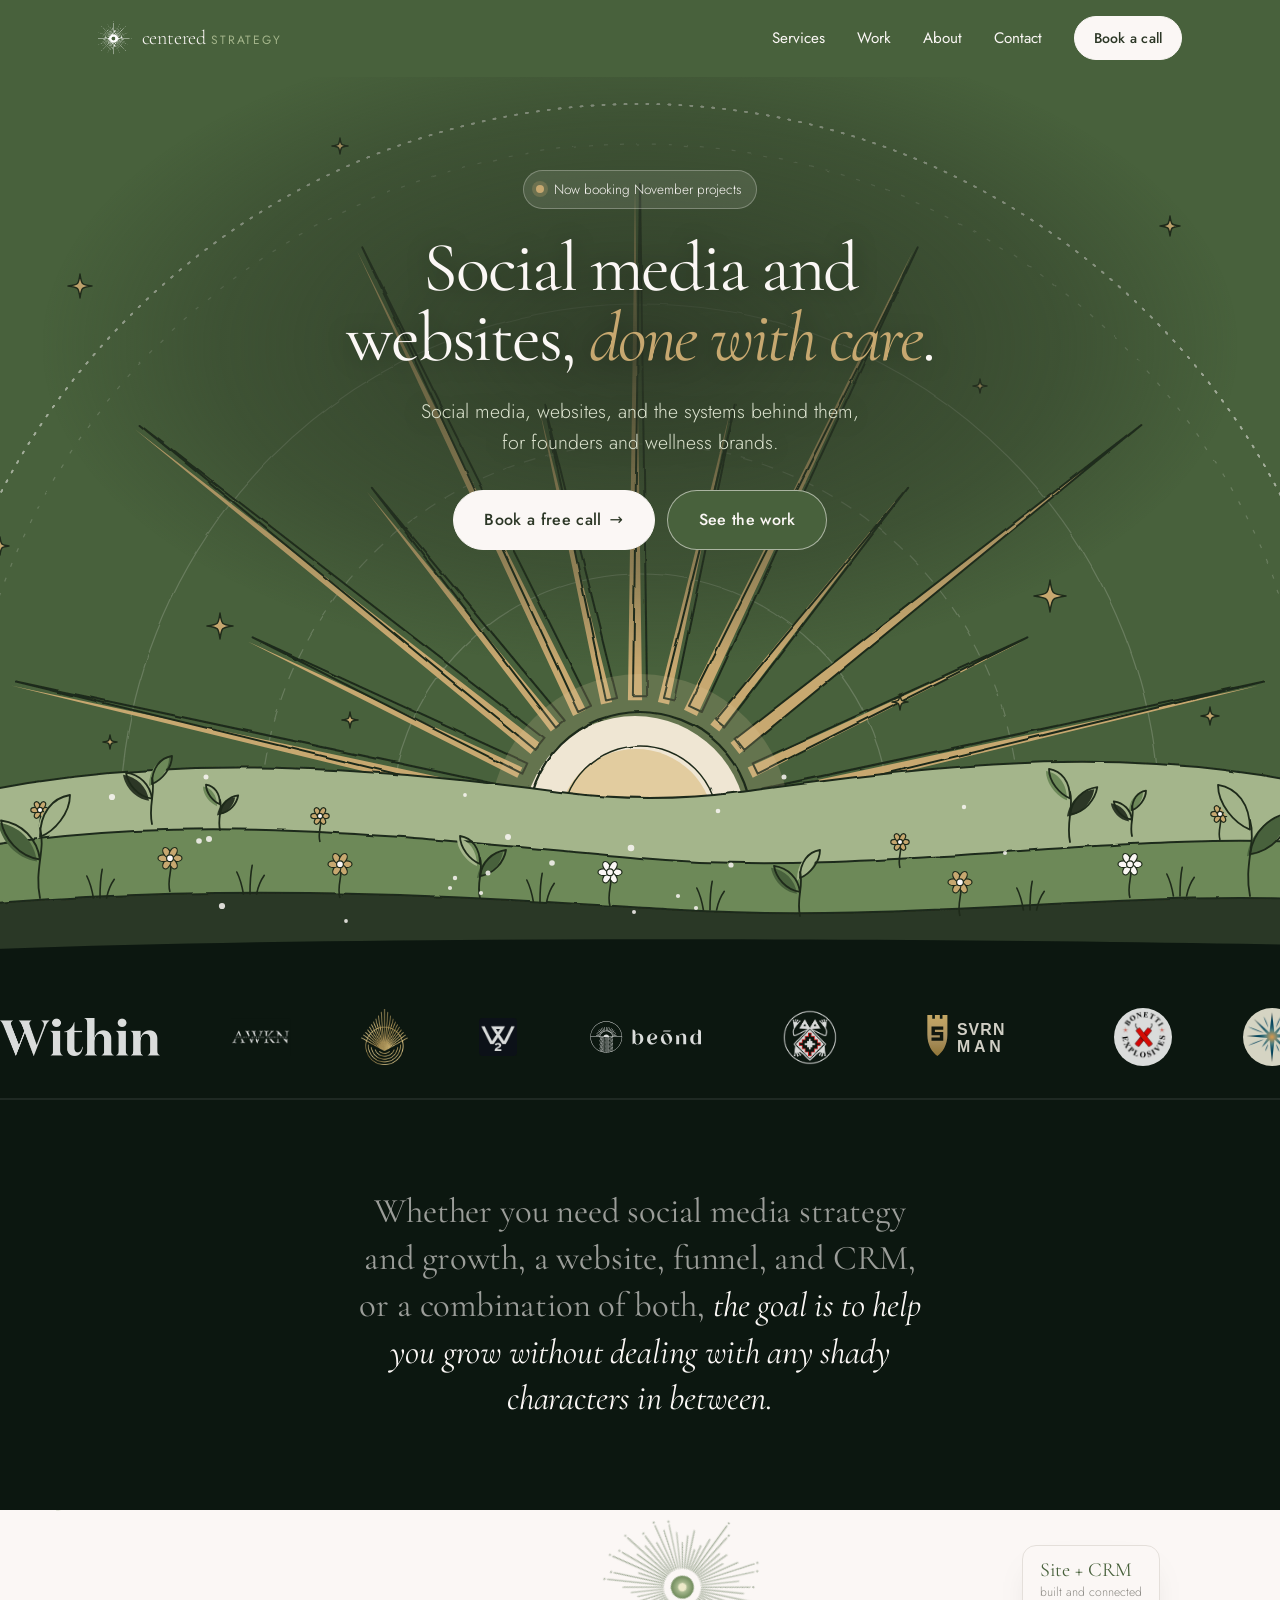
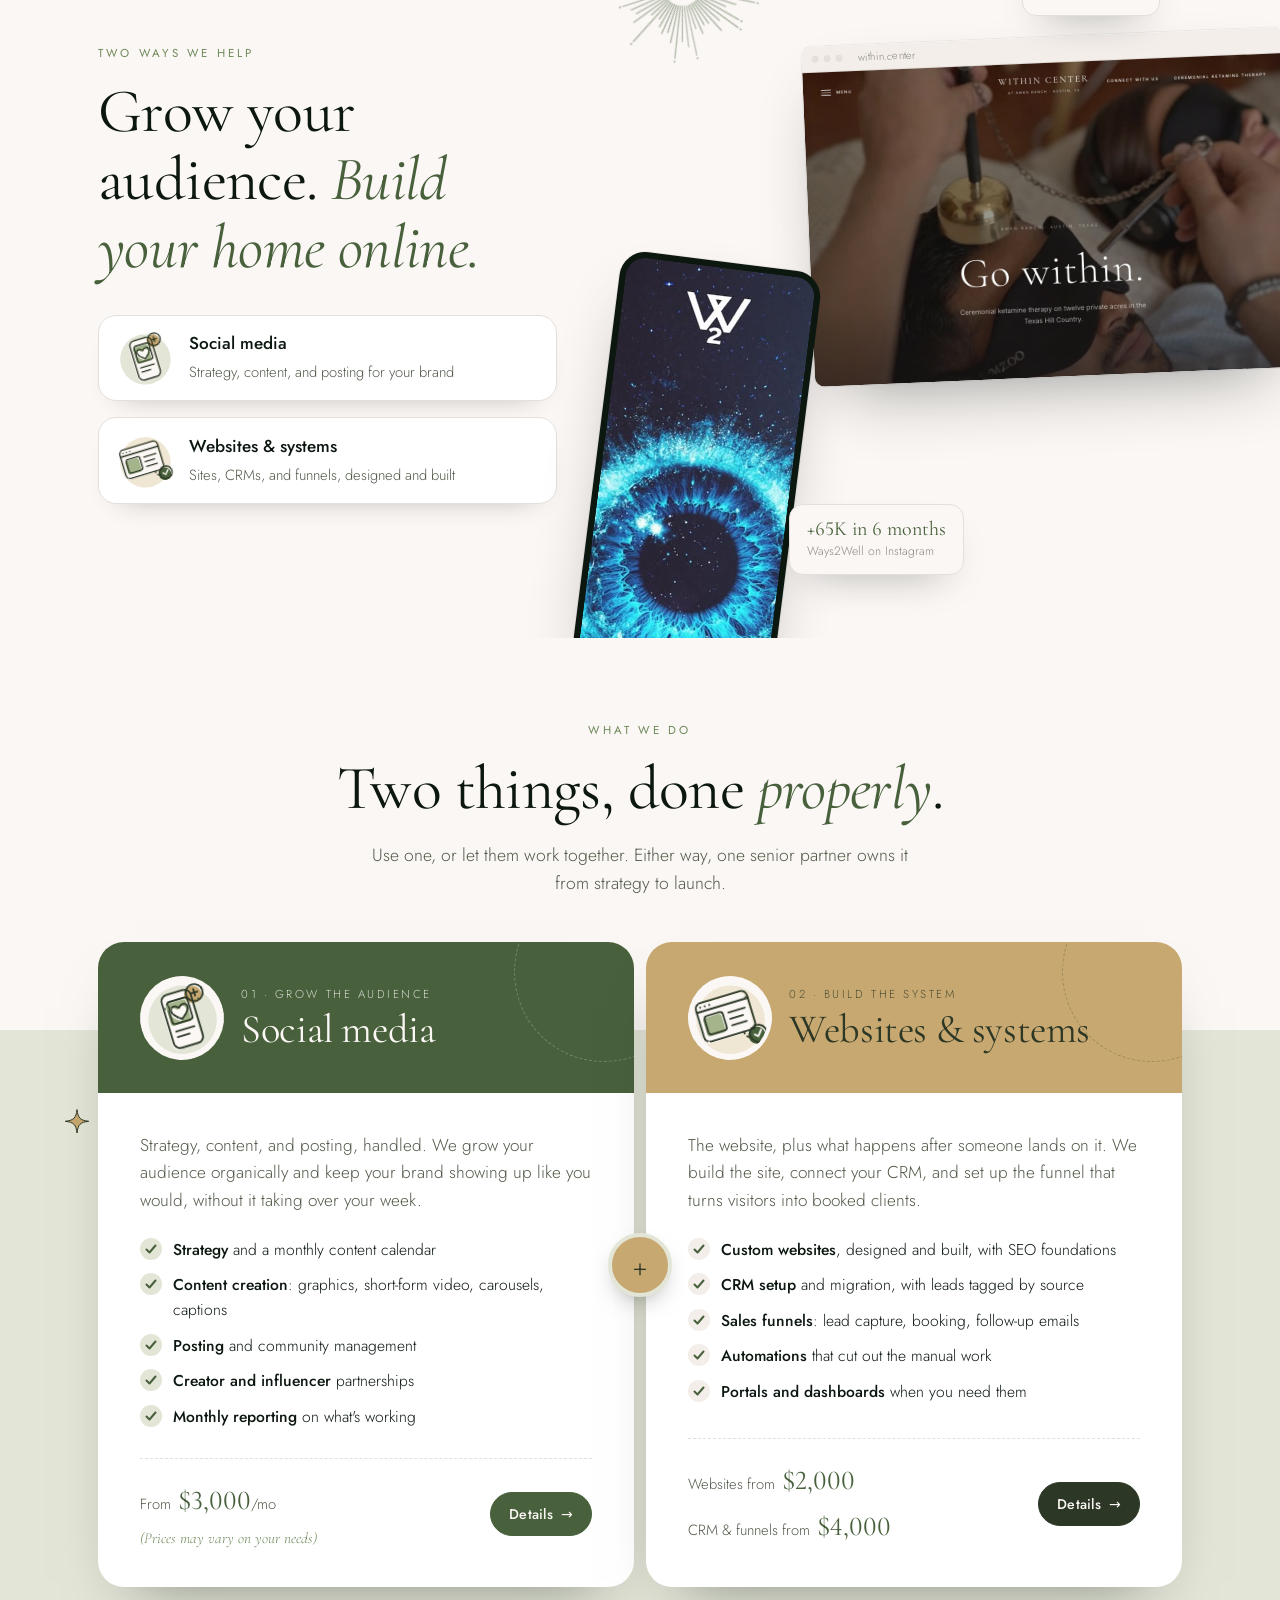
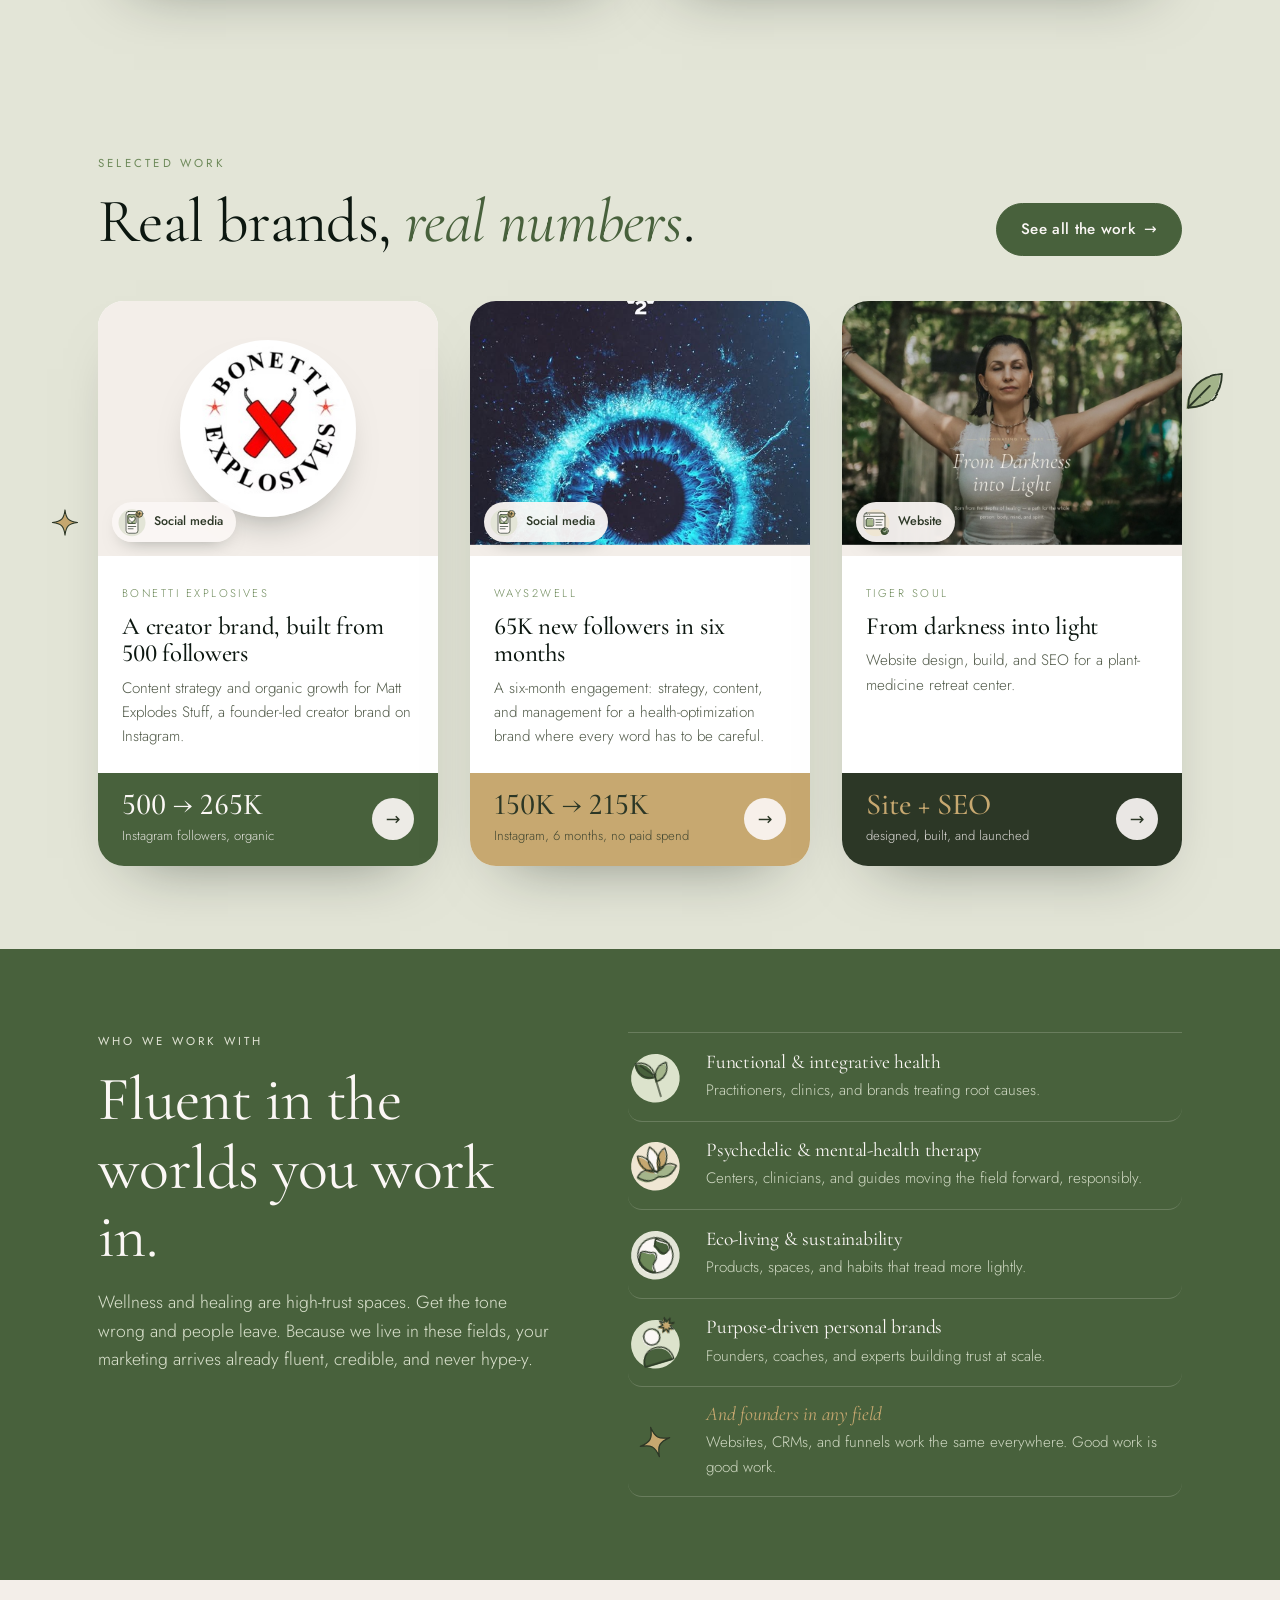
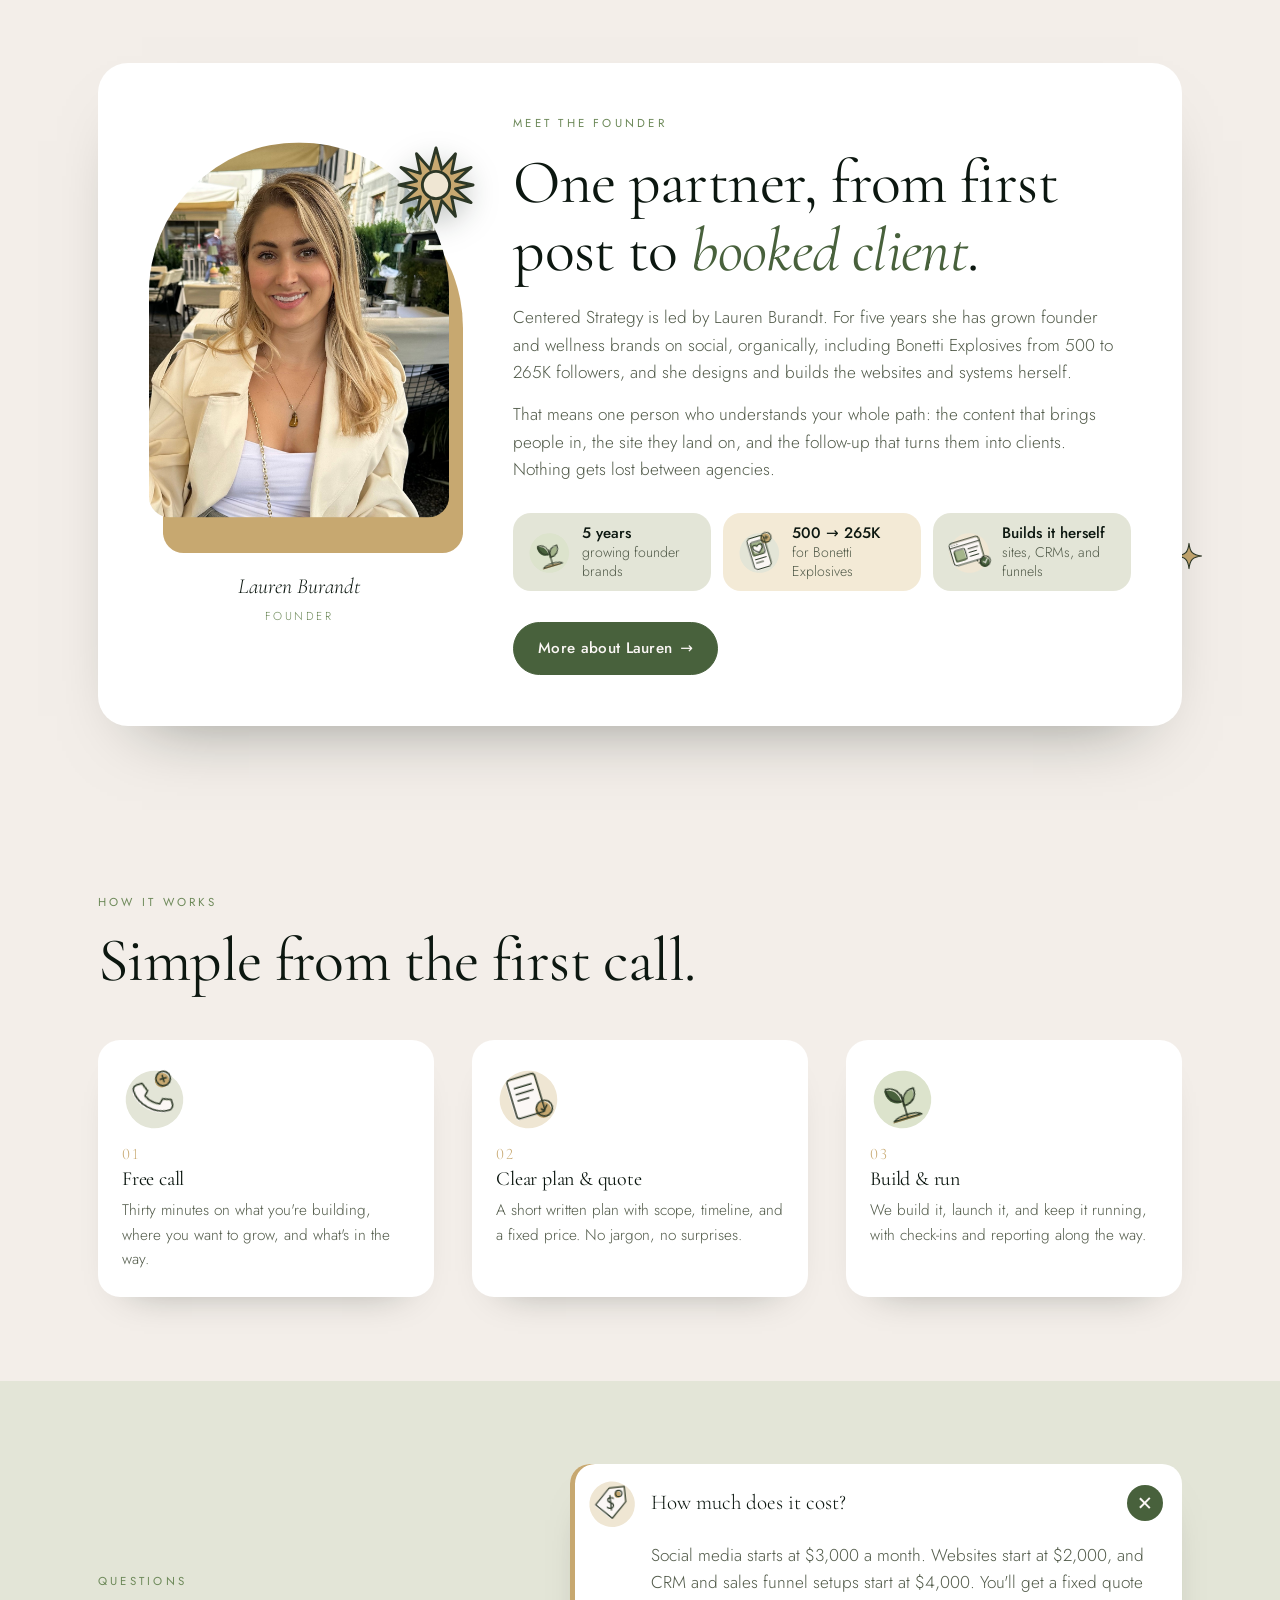
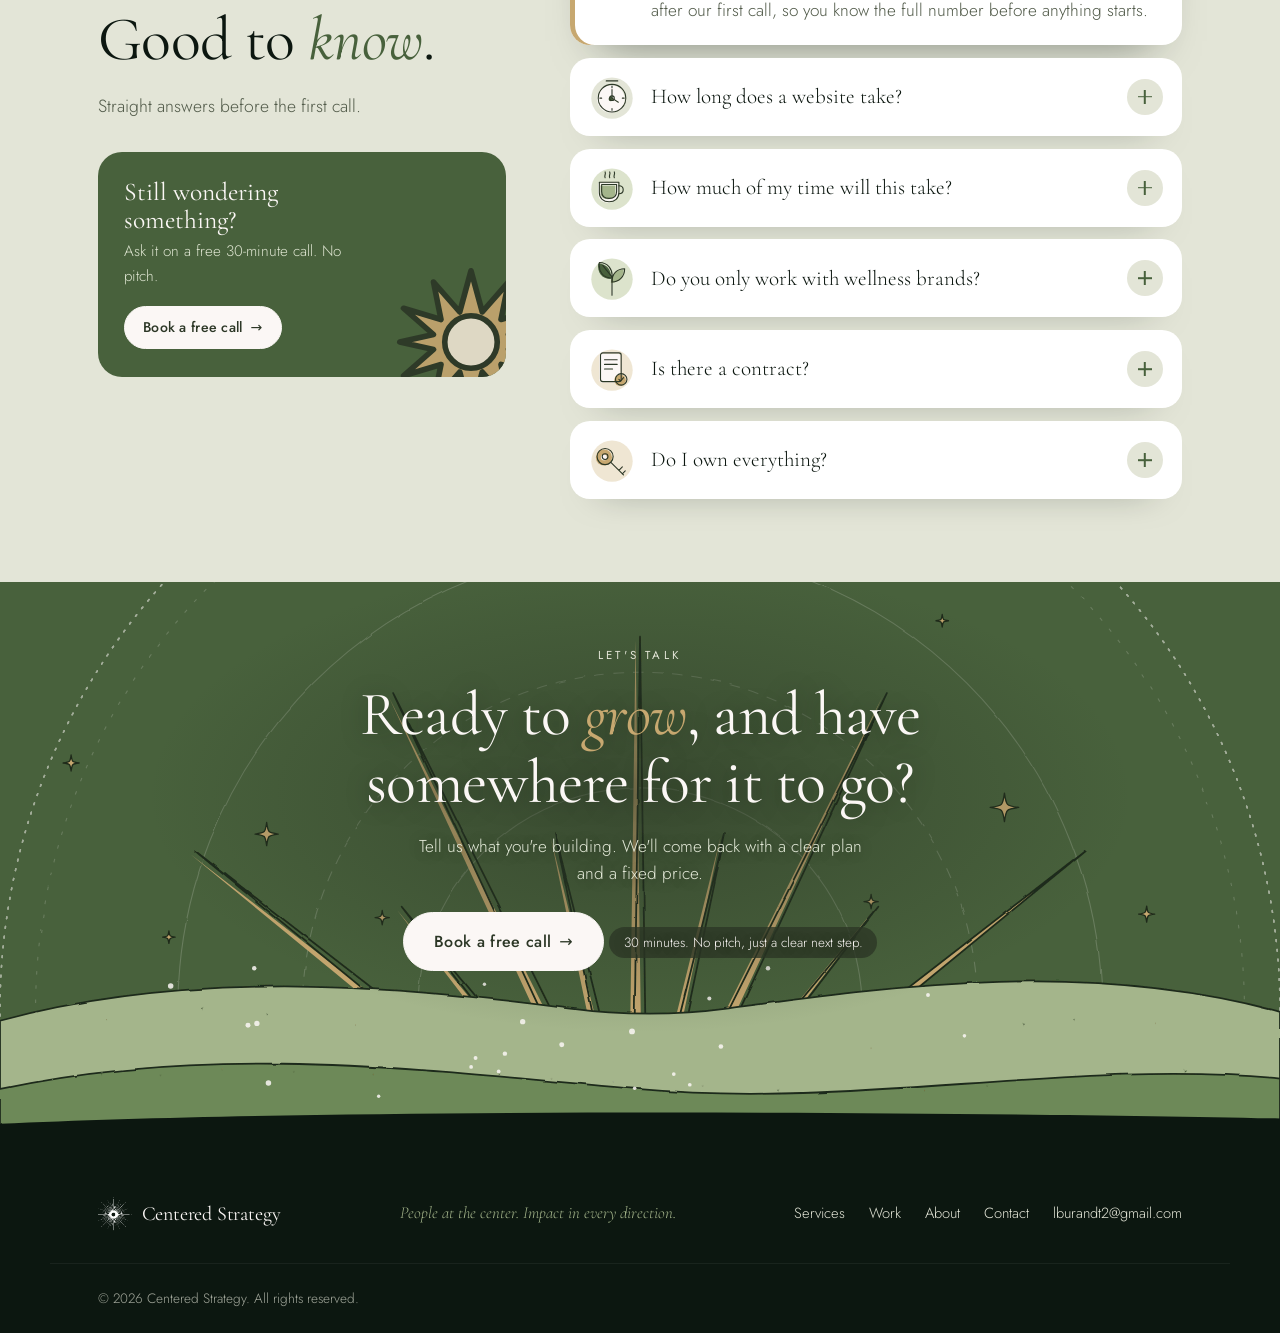
==== commit 3b6b6d53: "Phone layout fixes, forest Work header, full-bleed logo tiles Co-Authored-By: Claude Opus 5.5 <norep" ====
--- a/index.html
+++ b/index.html
@@ -13,7 +13,7 @@
   <link href="https://fonts.googleapis.com/css2?family=Cormorant+Garamond:ital,wght@0,400;0,500;0,600;1,400;1,500&family=Jost:wght@300;400;500&display=swap" rel="stylesheet" />
   <link rel="icon" type="image/png" href="assets/favicon.png" />
   <link rel="stylesheet" href="styles.css?v=28" />
-  <link rel="stylesheet" href="design/site.css?v=2" />
+  <link rel="stylesheet" href="design/site.css?v=5" />
 </head>
 <body class="home-sun">
 
--- a/design/site.css
+++ b/design/site.css
@@ -528,3 +528,133 @@
 }
 .hero-sun::before { background: radial-gradient(55% 42% at 50% 30%, rgba(44,55,38,.82), rgba(44,55,38,.35) 60%, rgba(44,55,38,0) 85%); }
 .cta-sun .scene--cta { height: 100%; }
+
+/* ============================================================
+   Work page v3: real work in the header
+   ============================================================ */
+.page-projects { --wk-bg: var(--cream-warm); --wk-ink: var(--ink); --wk-soft: var(--ink-soft); --wk-accent: var(--green); --wk-card: #fff; }
+.page-projects .nav:not(.is-scrolled) { background: var(--wk-bg); }
+.page-projects .nav:not(.is-scrolled) .brand, .page-projects .nav:not(.is-scrolled) .nav__links a { color: var(--wk-ink); }
+.page-projects .nav:not(.is-scrolled) .brand__strategy { color: var(--wk-accent); }
+.page-projects .nav:not(.is-scrolled) .nav__cta { background: var(--green); color: var(--cream); border-color: var(--green); }
+.wk { position: relative; overflow: hidden; background: var(--wk-bg); color: var(--wk-ink); padding: clamp(2.5rem, 5vw, 4.5rem) 0 clamp(3.5rem, 6vw, 5.5rem); }
+.wk__grid { position: relative; z-index: 1; display: grid; grid-template-columns: 1fr 1.05fr; gap: clamp(2rem, 4vw, 4rem); align-items: center; }
+.wk h1 { font-size: clamp(3rem, 1.5rem + 4.4vw, 5.6rem); font-weight: 400; line-height: .98; letter-spacing: -.03em; margin-top: .4rem; }
+.wk h1 em { color: var(--wk-accent); }
+.wk .eyebrow { color: var(--wk-accent); }
+.wk__lede { margin-top: 1.3rem; max-width: 40ch; font-size: clamp(1.05rem, 1rem + .35vw, 1.22rem); color: var(--wk-soft); }
+.wk .hero__cta { margin-top: 1.8rem; }
+.wk__copy > * { animation: up .9s cubic-bezier(.2,.7,.2,1) both; }
+.wk__copy > :nth-child(2) { animation-delay: .08s; } .wk__copy > :nth-child(3) { animation-delay: .16s; } .wk__copy > :nth-child(4) { animation-delay: .24s; } .wk__copy > :nth-child(5) { animation-delay: .32s; }
+.wk__stats { display: grid; grid-template-columns: repeat(3, 1fr); gap: .7rem; margin-top: 2.2rem; }
+.wk__stats li { background: var(--wk-card); border-radius: 18px; padding: .9rem .9rem 1rem; box-shadow: 0 18px 36px -28px rgba(12,23,16,.5); }
+.wk__stats img { width: 40px; height: 40px; margin-bottom: .4rem; }
+.wk__stats strong { display: block; font-family: var(--serif); font-weight: 500; font-size: 1.45rem; line-height: 1.05; color: var(--green); }
+.wk__stats span { font-size: .8rem; color: var(--ink-soft); }
+
+.wk__stage { position: relative; aspect-ratio: 1 / .92; }
+.wk__sun { position: absolute; width: 62%; left: 22%; top: 8%; opacity: .55; }
+.wk__sun img { width: 100%; animation: turn 120s linear infinite; }
+.wk__stage figure { position: absolute; margin: 0; overflow: hidden; background: #fff; box-shadow: 0 34px 60px -30px rgba(12,23,16,.55); animation: deal 1.2s cubic-bezier(.2,.8,.2,1) both; }
+.wk__stage figure img { width: 100%; height: 100%; object-fit: cover; object-position: center top; }
+.wk__browser { width: 74%; left: 4%; top: 6%; aspect-ratio: 1.45; border-radius: 14px; rotate: -3deg; animation-delay: .1s !important; }
+.wk__browser .frame__bar { height: 24px; }
+.wk__browser img { height: calc(100% - 24px) !important; }
+.wk__post { aspect-ratio: 4 / 5; border-radius: 18px; border: 6px solid #fff; }
+.wk__post--a { width: 34%; right: 2%; top: 0; rotate: 6deg; animation-delay: .25s !important; }
+.wk__post--b { width: 32%; left: 18%; bottom: 0; rotate: -7deg; animation-delay: .4s !important; }
+.wk__post--c { width: 30%; right: 8%; bottom: 6%; rotate: 4deg; animation-delay: .55s !important; }
+@keyframes deal { from { opacity: 0; translate: 0 60px; scale: .85; } }
+.wk__chip { position: absolute; z-index: 3; background: var(--green); color: var(--cream); border-radius: 16px; padding: .65rem 1rem; box-shadow: 0 18px 36px -18px rgba(12,23,16,.6); animation: pop .7s cubic-bezier(.3,1.5,.5,1) both; }
+.wk__chip strong { display: block; font-family: var(--serif); font-weight: 500; font-size: 1.35rem; line-height: 1.05; }
+.wk__chip span { font-size: .74rem; opacity: .85; }
+.wk__chip--a { left: 0; bottom: 30%; animation-delay: .8s; }
+.wk__chip--b { right: -2%; top: 46%; background: var(--gold); color: var(--forest); animation-delay: .95s; }
+@keyframes pop { from { opacity: 0; scale: .6; } }
+.wk__stage figure:hover { z-index: 4; }
+
+@media (max-width: 960px) {
+  .wk__grid { grid-template-columns: 1fr; }
+  .wk__stage { max-width: 560px; width: 100%; margin: 1rem auto 0; }
+}
+@media (max-width: 640px) {
+  .wk__stats { grid-template-columns: 1fr; }
+  .wk__stats li { display: grid; grid-template-columns: 40px 1fr; column-gap: .8rem; align-items: center; }
+  .wk__stats img { grid-row: span 2; margin: 0; }
+  .wk__chip strong { font-size: 1.1rem; }
+}
+@media (prefers-reduced-motion: reduce) { .wk__stage figure, .wk__chip, .wk__copy > * { animation: none !important; } }
+.page-projects .case__tile--forest { background: var(--forest); }
+.page-projects .case__tile--black { background: #000; }
+
+/* ============================================================
+   Phone pass
+   ============================================================ */
+@media (max-width: 760px) {
+  /* home: device collage as a clean stacked pair */
+  .collage { aspect-ratio: auto; height: 340px; max-width: none; margin-top: .5rem; }
+  .collage .hero__mark { width: 120px; left: -10px; top: -10px; }
+  .collage .frame--browser { width: 88%; right: 0; top: 18px; translate: none !important; rotate: none !important; }
+  .collage .frame--phone { width: 34%; left: 2%; bottom: 0; top: auto; translate: none !important; rotate: none !important; }
+  .collage .chip-stat { translate: none !important; padding: .55rem .8rem; }
+  .collage .chip-stat strong { font-size: 1.05rem; }
+  .collage .chip-stat--a { left: auto; right: 4%; bottom: 6px; }
+  .collage .chip-stat--b { right: 4%; top: -14px; }
+
+  /* home services: "+" badge sits between the cards without covering them */
+  .svc__join { margin: -6px auto; position: relative; z-index: 3; }
+  .svc__join span { width: 48px; height: 48px; font-size: 1.7rem; }
+  .svc-card__top { padding: 1.2rem 1.25rem; }
+  .svc-card__body { padding: 1.25rem; }
+
+  /* steps: icon beside the text instead of a tall empty card */
+  .step { display: grid; grid-template-columns: 56px 1fr; column-gap: 1rem; align-items: start; padding: 1.2rem; }
+  .step__icon { width: 56px; height: 56px; margin: 0; grid-row: span 3; }
+  .step__num { margin: 0; }
+  .step h3 { margin: 0 0 .3rem; }
+
+  /* results: number on its own line, label under it */
+  .page-projects .case__result, .work-card__result > div { display: block; }
+  .page-projects .case__result strong { display: block; margin-bottom: .2rem; }
+  .page-projects .case__result span { display: block; }
+
+  /* work header: bigger collage, nothing overlapping */
+  .wk__stage { aspect-ratio: auto; height: 400px; margin: 1.5rem -8px 0; }
+  .wk__browser { width: 82%; left: 0; top: 30px; }
+  .wk__post--a { width: 38%; right: 0; top: 0; }
+  .wk__post--b { width: 36%; left: 8%; bottom: 0; }
+  .wk__post--c { width: 34%; right: 4%; bottom: 10px; }
+  .wk__chip { padding: .5rem .75rem; }
+  .wk__chip--a { left: 0; bottom: 42%; }
+  .wk__chip--b { right: 0; top: 47%; }
+  .wk__sun { width: 70%; left: 15%; top: 14%; }
+
+  /* contact: stamp clear of the intro text */
+  .stamp-badge { width: 84px; top: -42px; right: 10px; }
+  .page-contact .contact2 .contact__inner { margin-top: -3rem; }
+
+  /* about: smaller compass so the story card stays tight */
+  .notebook__art img { max-width: 200px; }
+  .notebook__grid { padding: 1.4rem 1.25rem 1rem; }
+}
+
+/* logo tiles: background matches each logo's own edge color */
+.page-projects .case__tile--bonetti { background: #fff; }
+.page-projects .case__tile--beond { background: rgb(74,57,125); }
+.page-projects .case__tile--illum { background: rgb(249,246,227); }
+
+/* work header: forest */
+.ph--work, .page-projects .nav:not(.is-scrolled) { background: var(--forest); color: var(--cream); }
+.ph--work .ph__art { color: var(--gold); opacity: .6; }
+.ph--work h1 em { color: var(--gold); }
+.ph--work .eyebrow { color: var(--sage-pale); }
+.ph--work .ph__lede { color: #E3E9D8; }
+.ph--work .btn--light { background: var(--cream); color: var(--forest); border-color: var(--cream); }
+.ph--work .btn--outline { background: transparent; color: var(--cream); border-color: rgba(251,247,245,.5); }
+.page-projects .nav:not(.is-scrolled) .brand, .page-projects .nav:not(.is-scrolled) .nav__links a { color: var(--cream); }
+.page-projects .nav:not(.is-scrolled) .brand__strategy { color: var(--sage); }
+.page-projects .nav:not(.is-scrolled) .brand__mark { filter: brightness(0) invert(1); }
+.page-projects .nav:not(.is-scrolled) .nav__cta { background: var(--cream); color: var(--forest); border-color: var(--cream); }
+.page-projects .nav:not(.is-scrolled) .nav__toggle span { background: var(--cream); }
+.page-projects .proof, .page-projects .proof .marquee { background: var(--forest-deep); }
+.page-projects .proof, .page-projects .proof .marquee { background: var(--forest); border-top: 1px solid rgba(251,247,245,.12); }
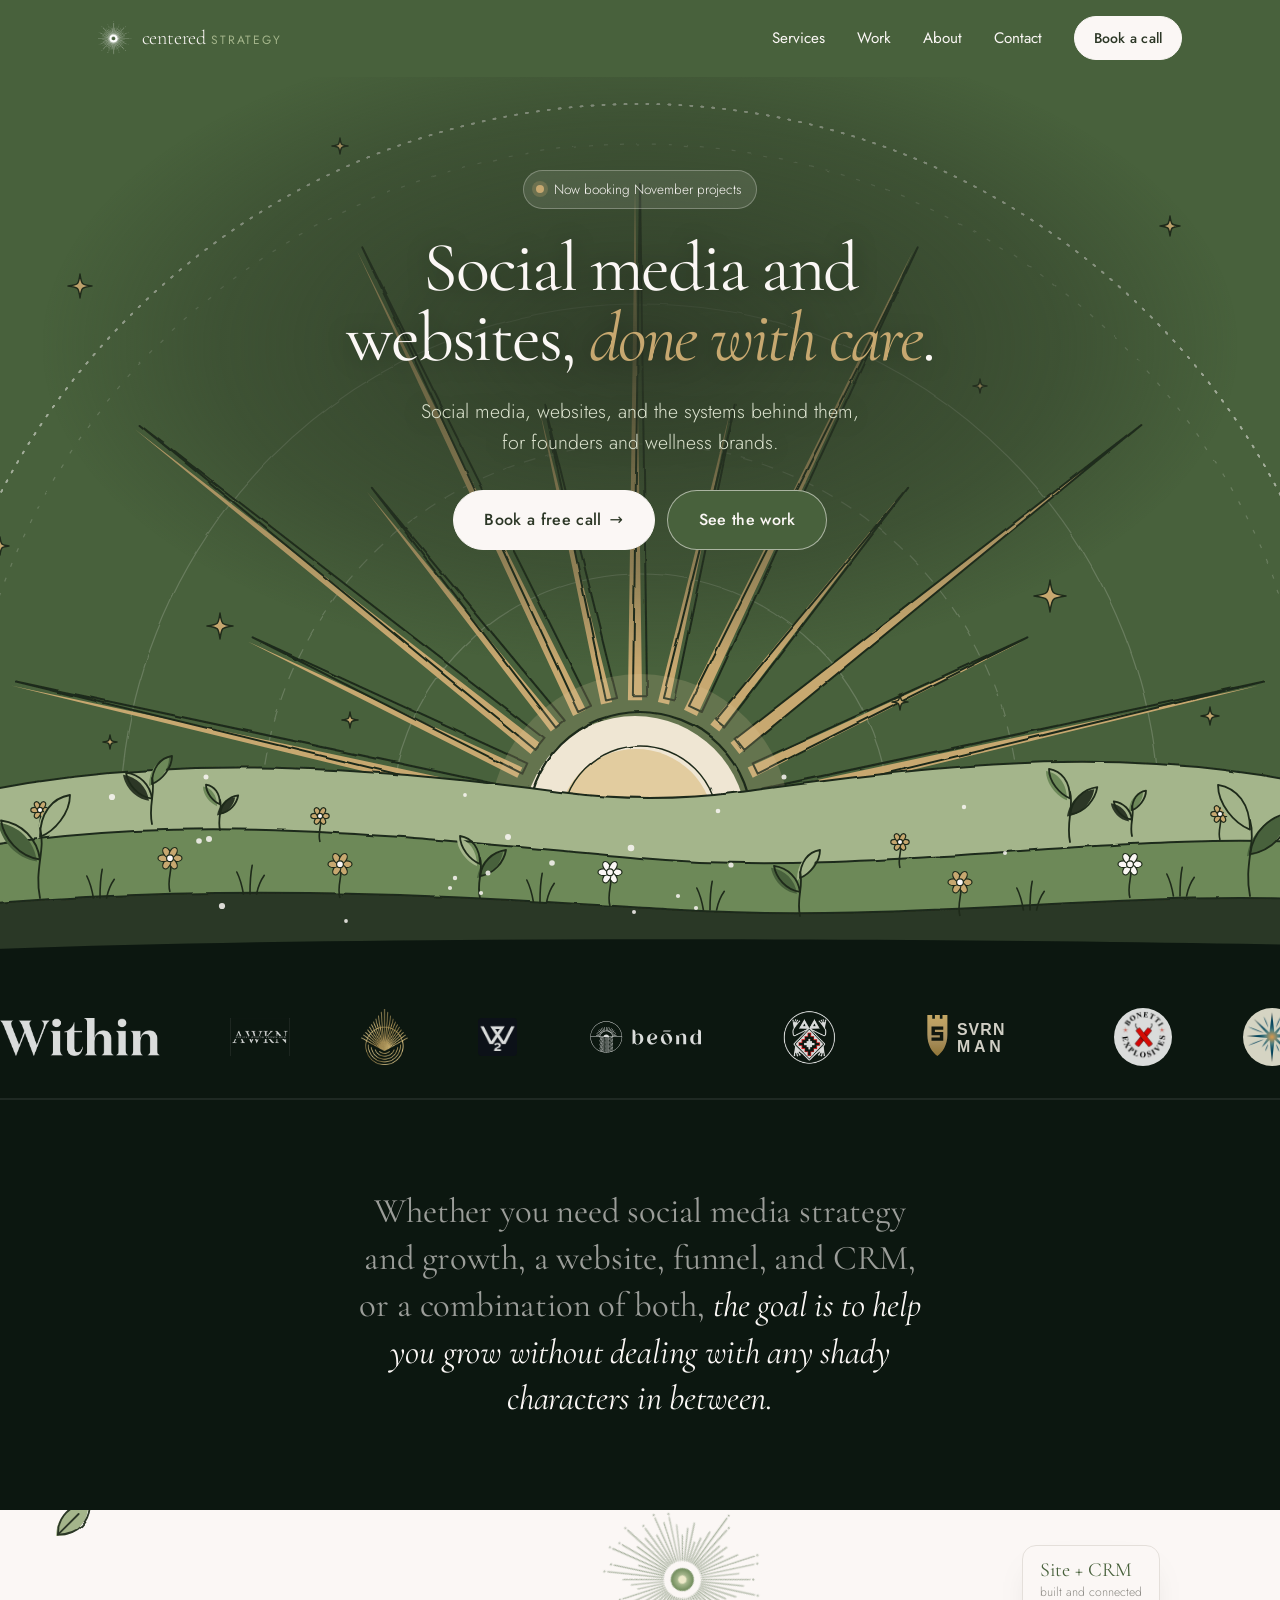
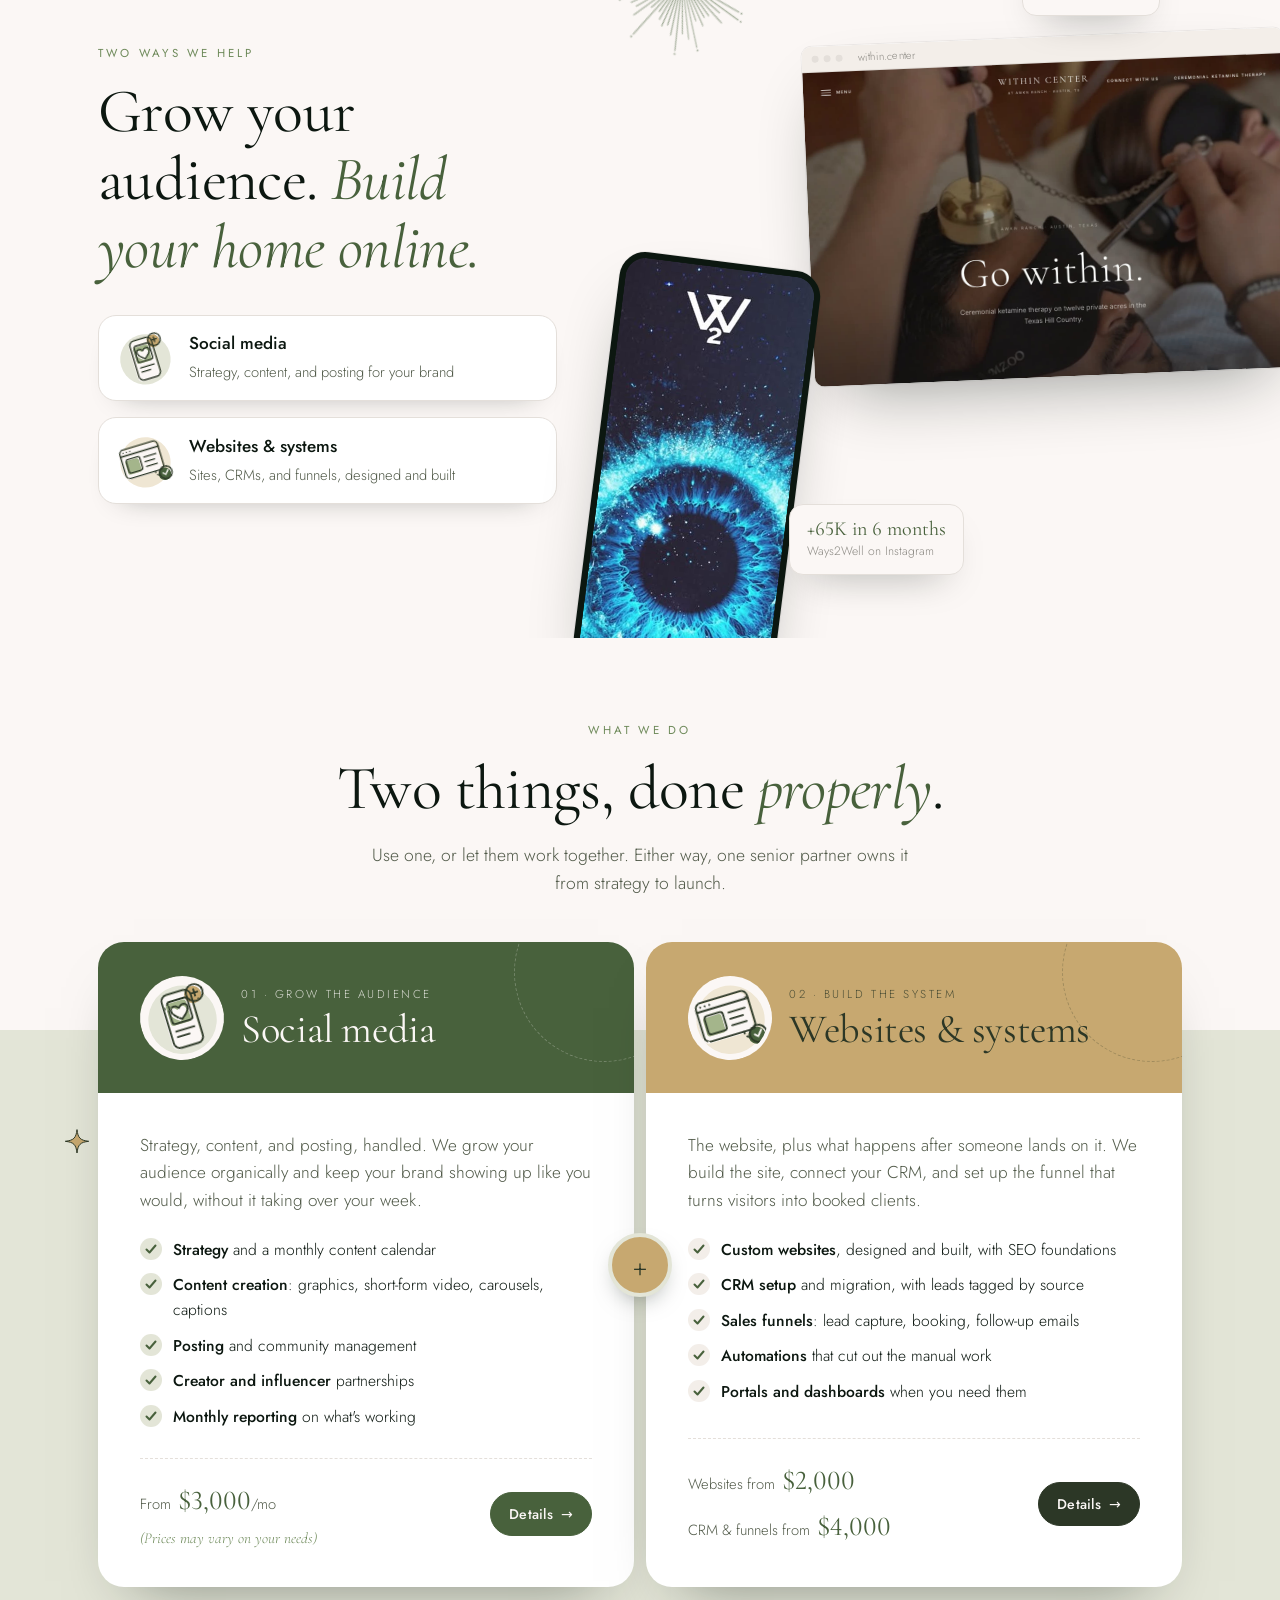
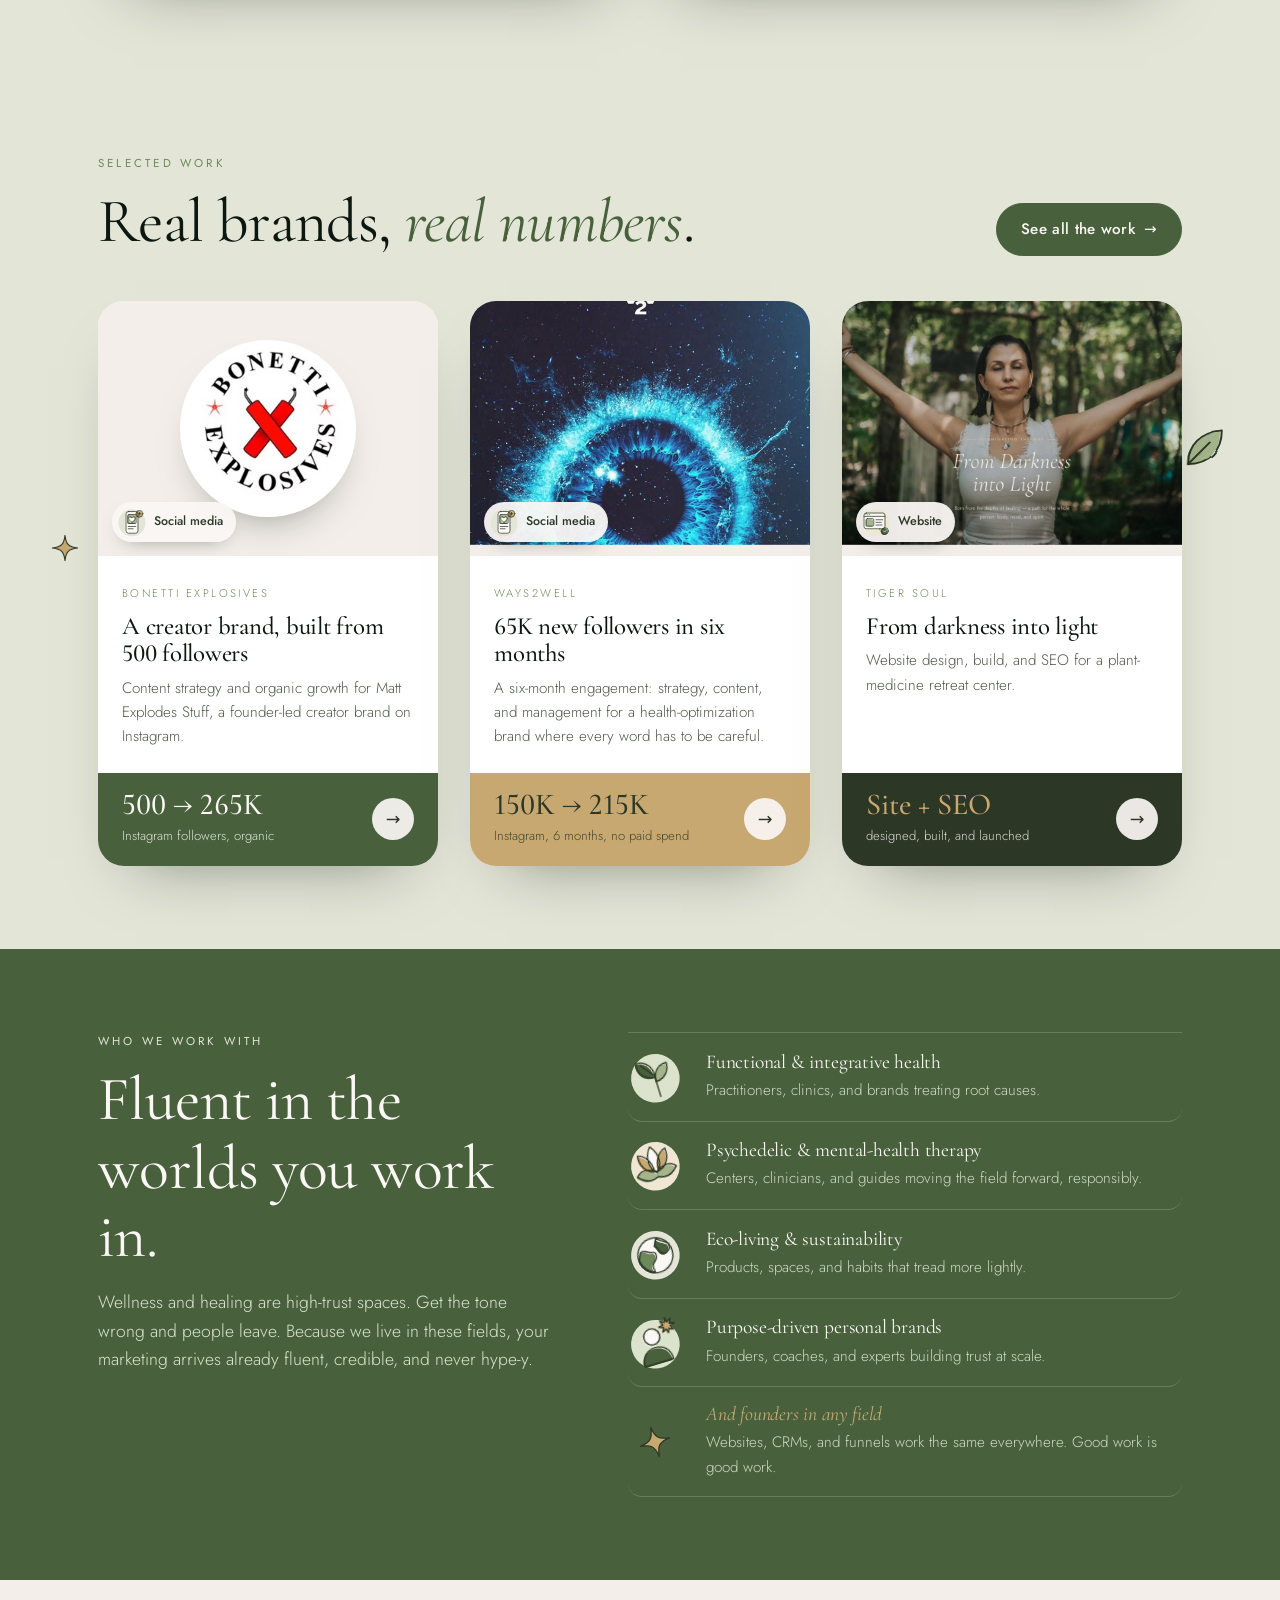
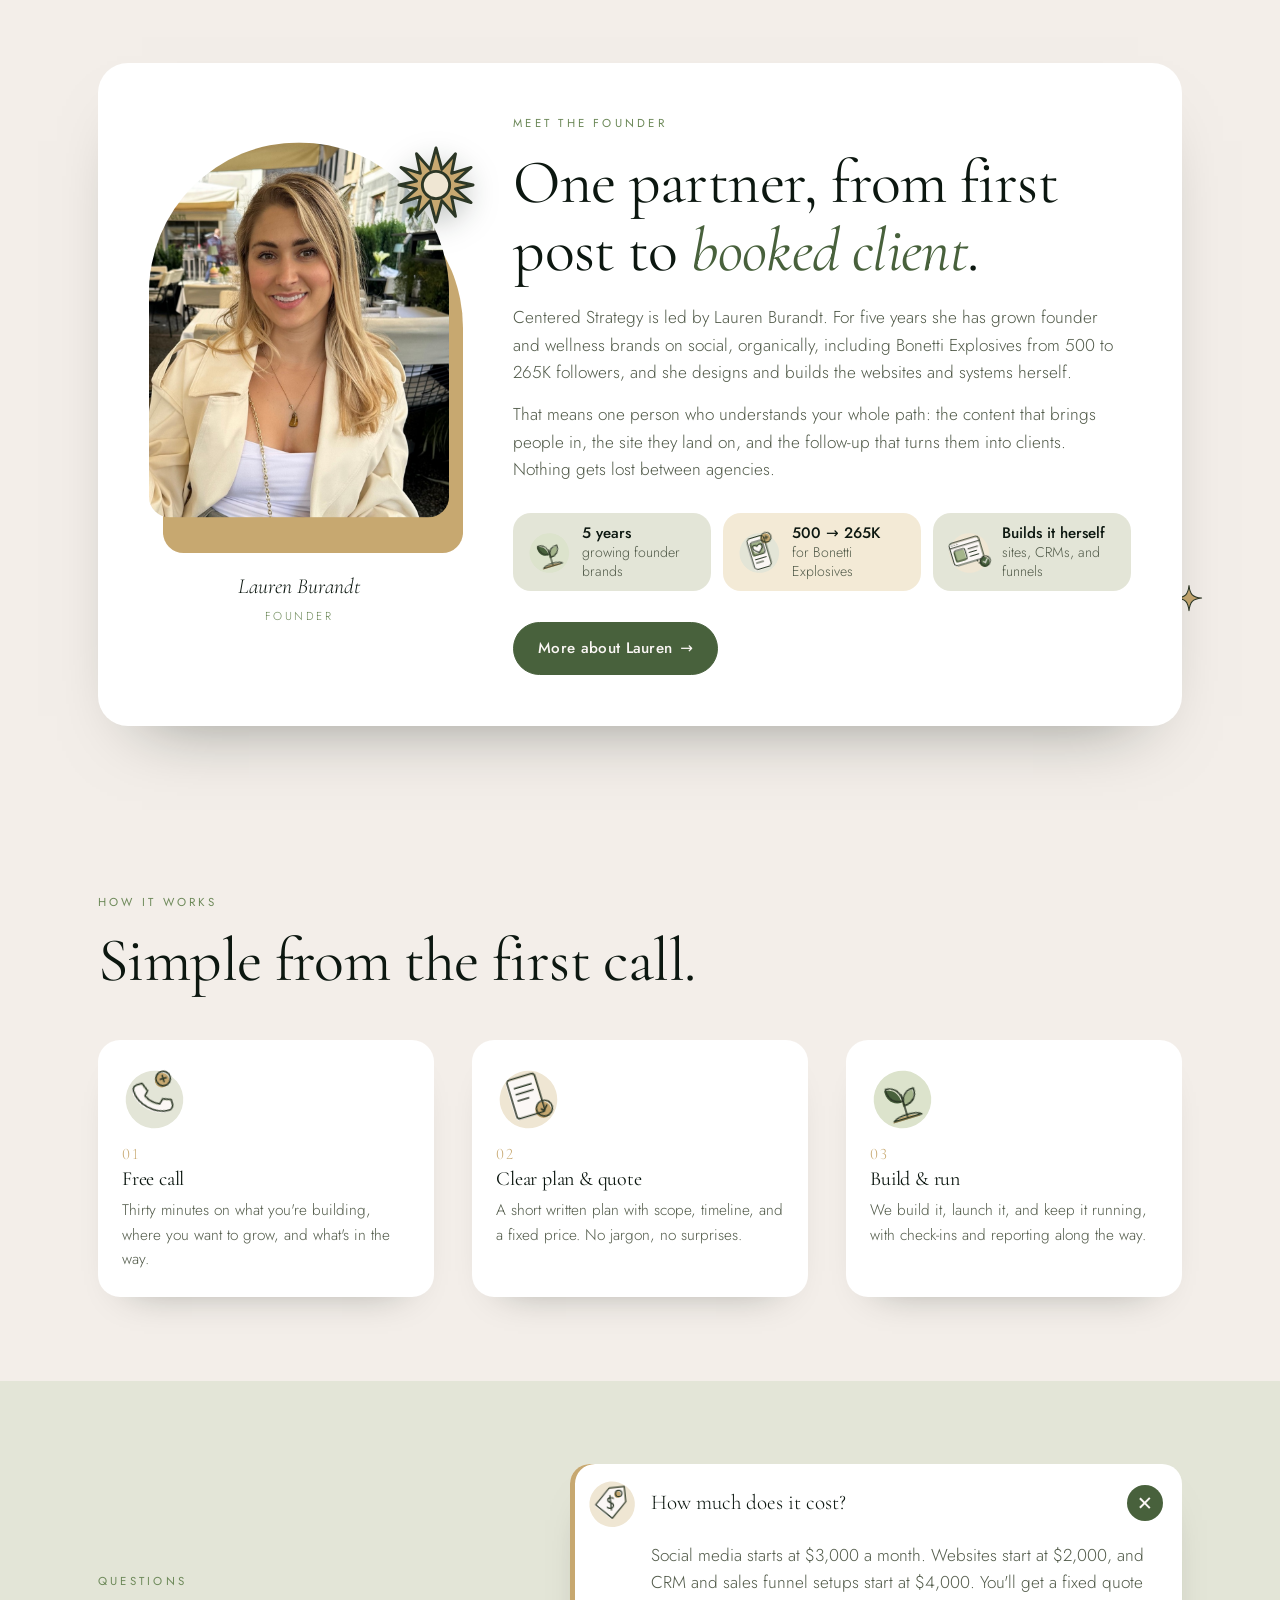
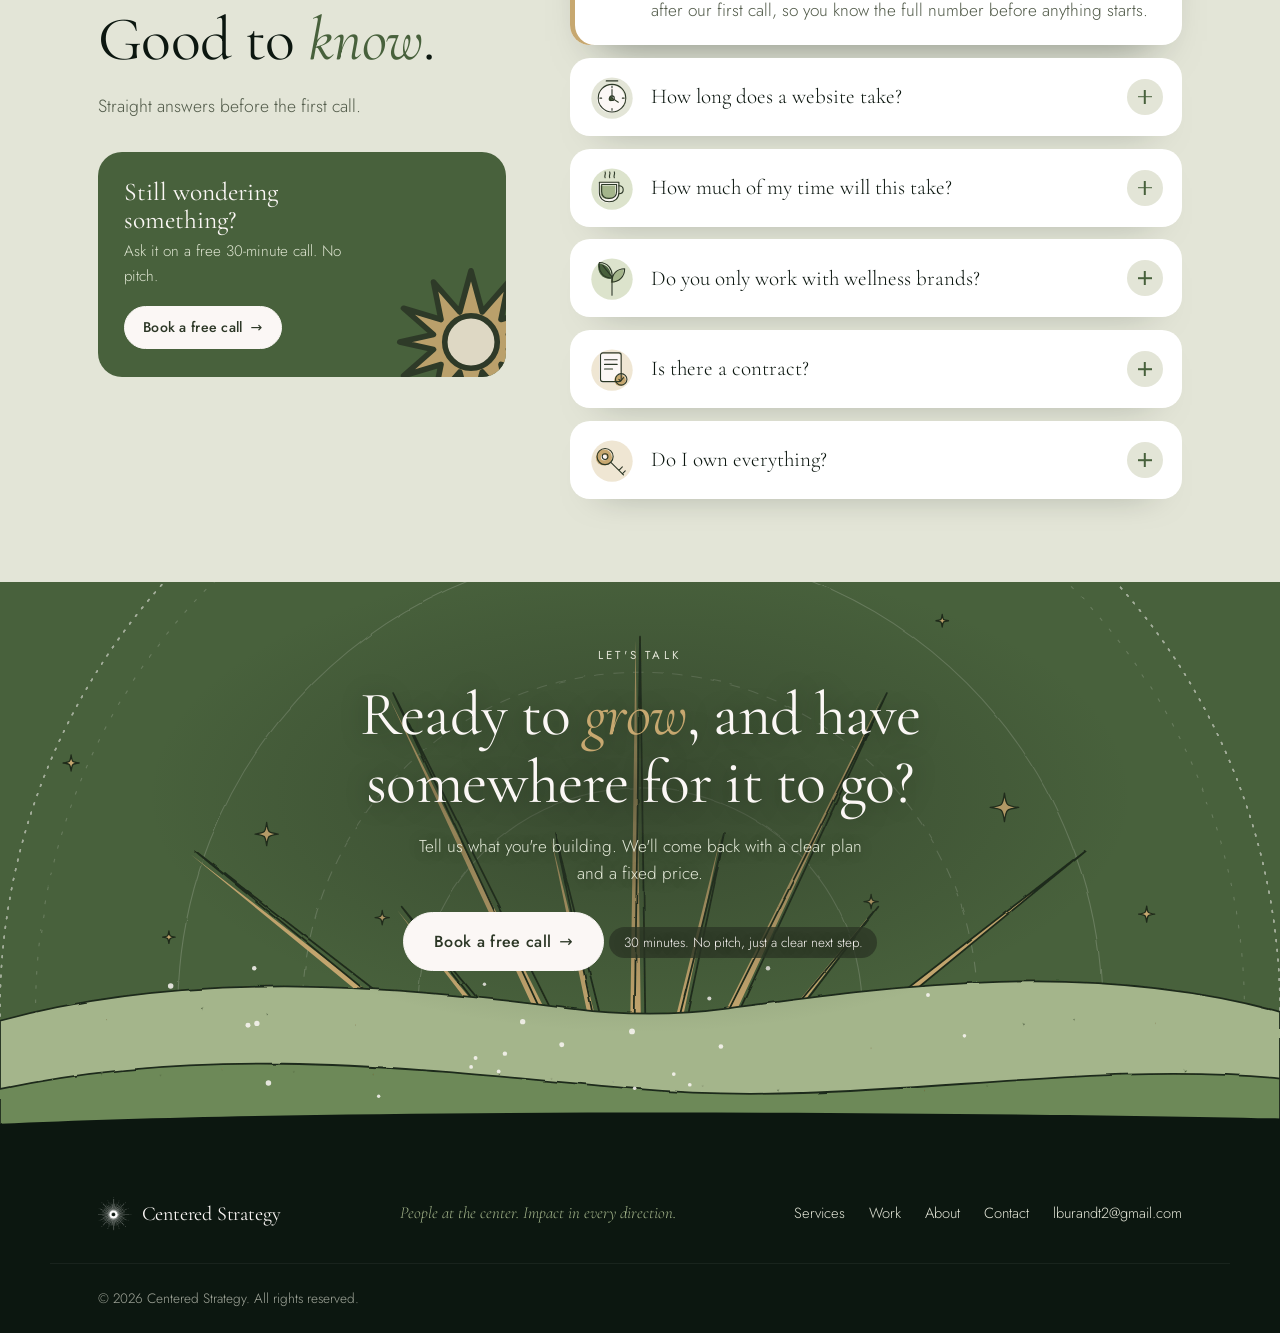
==== commit 1b7b4fdd: "Mobile speed: drop costly scene effects on phones, pause off-screen scenes, smaller images Co-Author" ====
--- a/index.html
+++ b/index.html
@@ -13,7 +13,7 @@
   <link href="https://fonts.googleapis.com/css2?family=Cormorant+Garamond:ital,wght@0,400;0,500;0,600;1,400;1,500&family=Jost:wght@300;400;500&display=swap" rel="stylesheet" />
   <link rel="icon" type="image/png" href="assets/favicon.png" />
   <link rel="stylesheet" href="styles.css?v=28" />
-  <link rel="stylesheet" href="design/site.css?v=5" />
+  <link rel="stylesheet" href="design/site.css?v=7" />
 </head>
 <body class="home-sun">
 
@@ -153,11 +153,11 @@
           <div class="collage__browser" data-anim="right">
             <figure class="frame frame--browser">
               <div class="frame__bar"><i></i><i></i><i></i><span>within.center</span></div>
-              <img src="assets/proj-within.jpg" alt="" />
+              <img loading="lazy" decoding="async" src="assets/proj-within.jpg" alt="" />
             </figure>
           </div>
           <div class="collage__phone" data-anim="left" style="--d:.15s">
-            <figure class="frame frame--phone"><img src="assets/proj-ways2well.jpg" alt="" /></figure>
+            <figure class="frame frame--phone"><img loading="lazy" decoding="async" src="assets/proj-ways2well.jpg" alt="" /></figure>
           </div>
           <div class="chip-stat chip-stat--a" data-anim="pop" style="--d:.45s"><strong>+65K in 6 months</strong><span>Ways2Well on Instagram</span></div>
           <div class="chip-stat chip-stat--b" data-anim="pop" style="--d:.6s"><strong>Site + CRM</strong><span>built and connected</span></div>
@@ -240,7 +240,7 @@
             <div class="work-card__result"><div><strong>500 &rarr; 265K</strong><span>Instagram followers, organic</span></div><span class="work-card__go" aria-hidden="true">&rarr;</span></div>
           </a>
           <a class="work-card work-card--honey" href="projects.html#social" data-anim="up" style="--d:0.12s">
-            <div class="work-card__media"><img src="assets/proj-ways2well.jpg" alt="A Ways2Well social post" /><span class="work-card__badge"><img src="design/icons/social.svg" alt="" />Social media</span></div>
+            <div class="work-card__media"><img loading="lazy" decoding="async" src="assets/proj-ways2well.jpg" alt="A Ways2Well social post" /><span class="work-card__badge"><img src="design/icons/social.svg" alt="" />Social media</span></div>
             <div class="work-card__body">
               <span class="case__tag">Ways2Well</span>
               <h3>65K new followers in six months</h3>
@@ -249,7 +249,7 @@
             <div class="work-card__result"><div><strong>150K &rarr; 215K</strong><span>Instagram, 6 months, no paid spend</span></div><span class="work-card__go" aria-hidden="true">&rarr;</span></div>
           </a>
           <a class="work-card work-card--forest" href="https://www.tigersoulretreats.com/" target="_blank" rel="noopener" data-anim="up" style="--d:0.24s">
-            <div class="work-card__media"><img src="assets/proj-tigersoul.jpg" alt="Tiger Soul Medicine Retreats website" /><span class="work-card__badge"><img src="design/icons/systems.svg" alt="" />Website</span></div>
+            <div class="work-card__media"><img loading="lazy" decoding="async" src="assets/proj-tigersoul.jpg" alt="Tiger Soul Medicine Retreats website" /><span class="work-card__badge"><img src="design/icons/systems.svg" alt="" />Website</span></div>
             <div class="work-card__body">
               <span class="case__tag">Tiger Soul</span>
               <h3>From darkness into light</h3>
@@ -287,7 +287,7 @@
         <div class="founder2__card" data-anim="up">
           <div class="founder2__media">
             <div class="founder2__arch">
-              <img src="assets/lauren.jpg" alt="Lauren Burandt, founder of Centered Strategy" />
+              <img loading="lazy" decoding="async" src="assets/lauren.jpg" alt="Lauren Burandt, founder of Centered Strategy" />
             </div>
             <img class="founder2__sun" src="design/icons/d-sun.svg" alt="" aria-hidden="true" />
             <p class="founder2__name">Lauren Burandt<span>Founder</span></p>
@@ -436,6 +436,6 @@
   </footer>
 
   <script src="main.js?v=8"></script>
-  <script src="design/motion.js?v=1"></script>
+  <script src="design/motion.js?v=4"></script>
 </body>
 </html>
--- a/design/site.css
+++ b/design/site.css
@@ -73,6 +73,15 @@
 @keyframes drift { 0% { transform: translate(0, 0); opacity: 0; } 15% { opacity: .9; } 100% { transform: translate(40px, -240px); opacity: 0; } }
 @keyframes twinkle { 50% { transform: scale(.5) rotate(25deg); opacity: .6; } }
 @media (prefers-reduced-motion: reduce) { .hero-sun *, .hero-sun *::before { animation: none !important; } }
+/* phones: the rough filter re-renders every animation frame and the rays/ripples repaint the whole scene, so drop them */
+@media (max-width: 900px), (pointer: coarse) {
+  .scene [filter] { filter: none; }
+  .scene .rays, .scene .ripple, .scene .glow { animation: none; }
+  .scene .ripple { opacity: 0; }
+  .scene .seed { animation: none; opacity: 0; }
+}
+/* scenes stop animating while scrolled out of view (set in motion.js) */
+.scene.is-off, .scene.is-off * { animation-play-state: paused !important; }
 
 @media (max-width: 640px) {
   .hero-sun { padding-top: 1.75rem; }
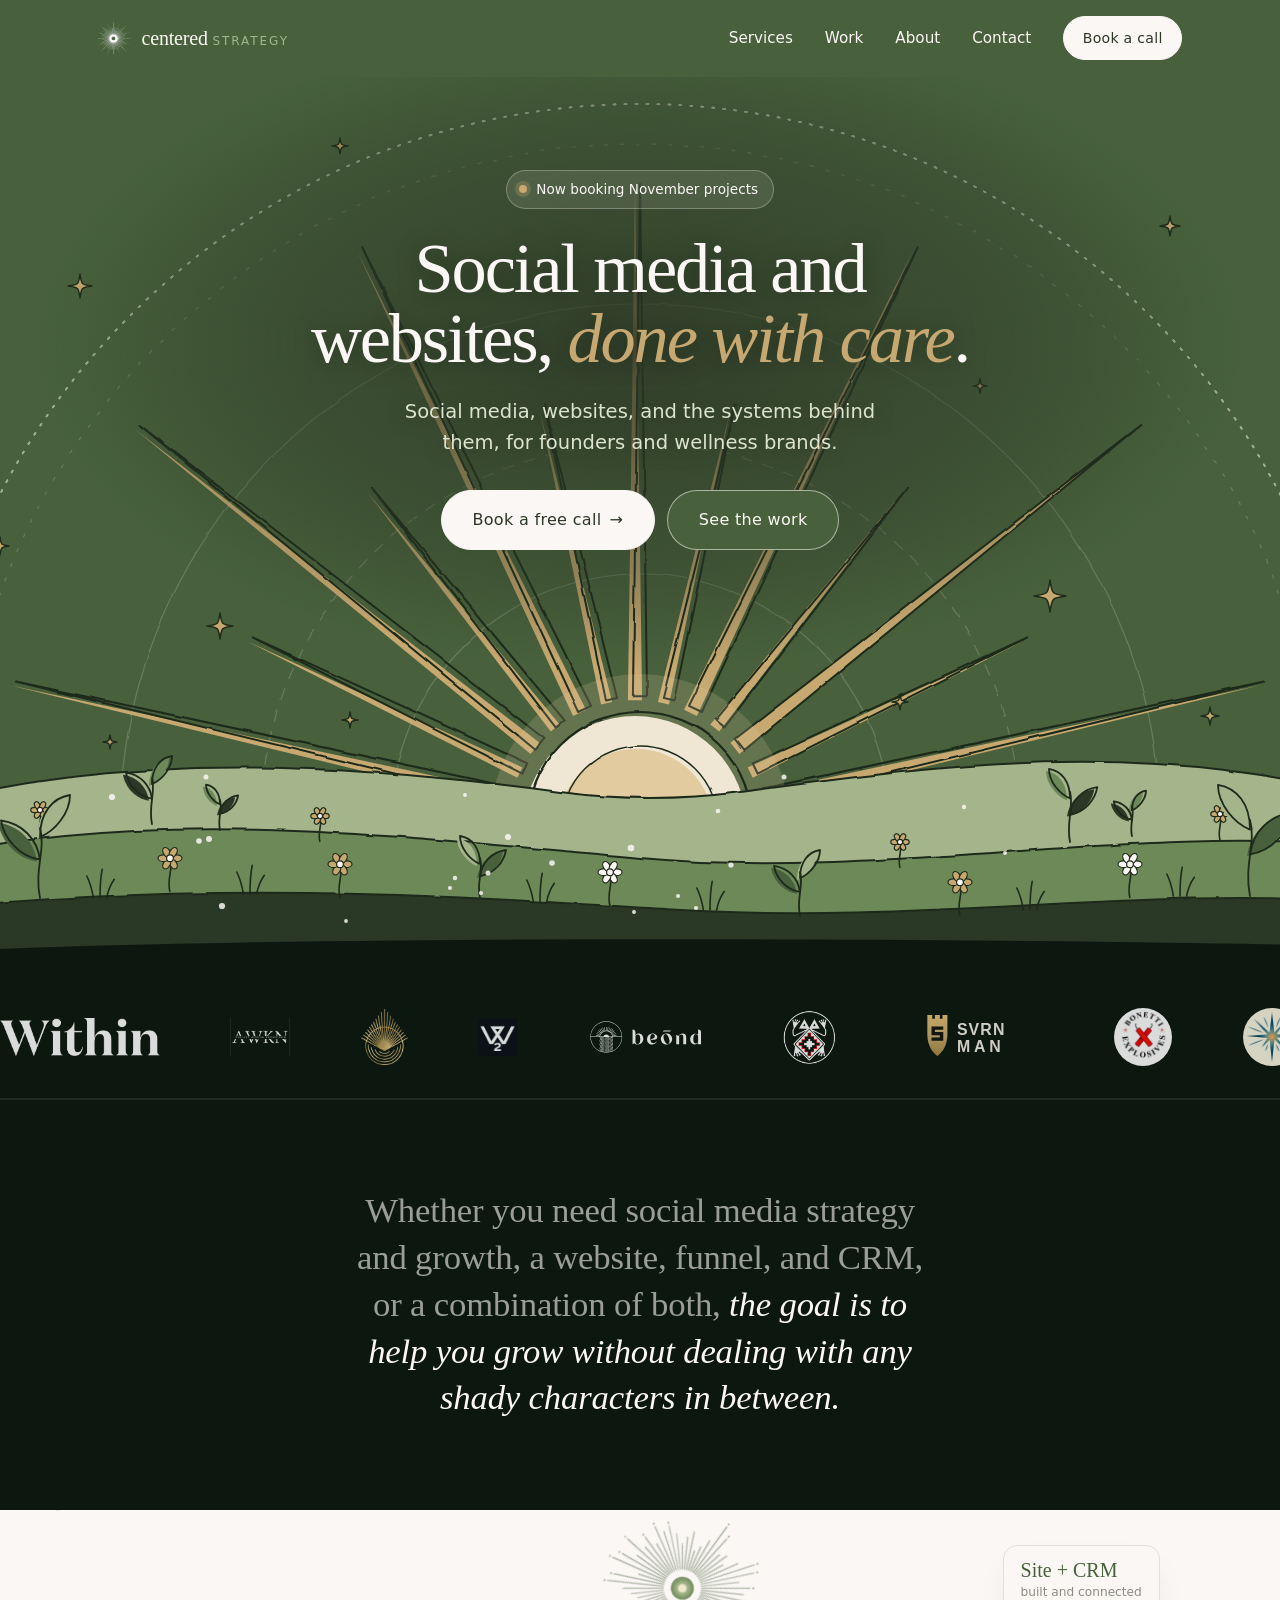
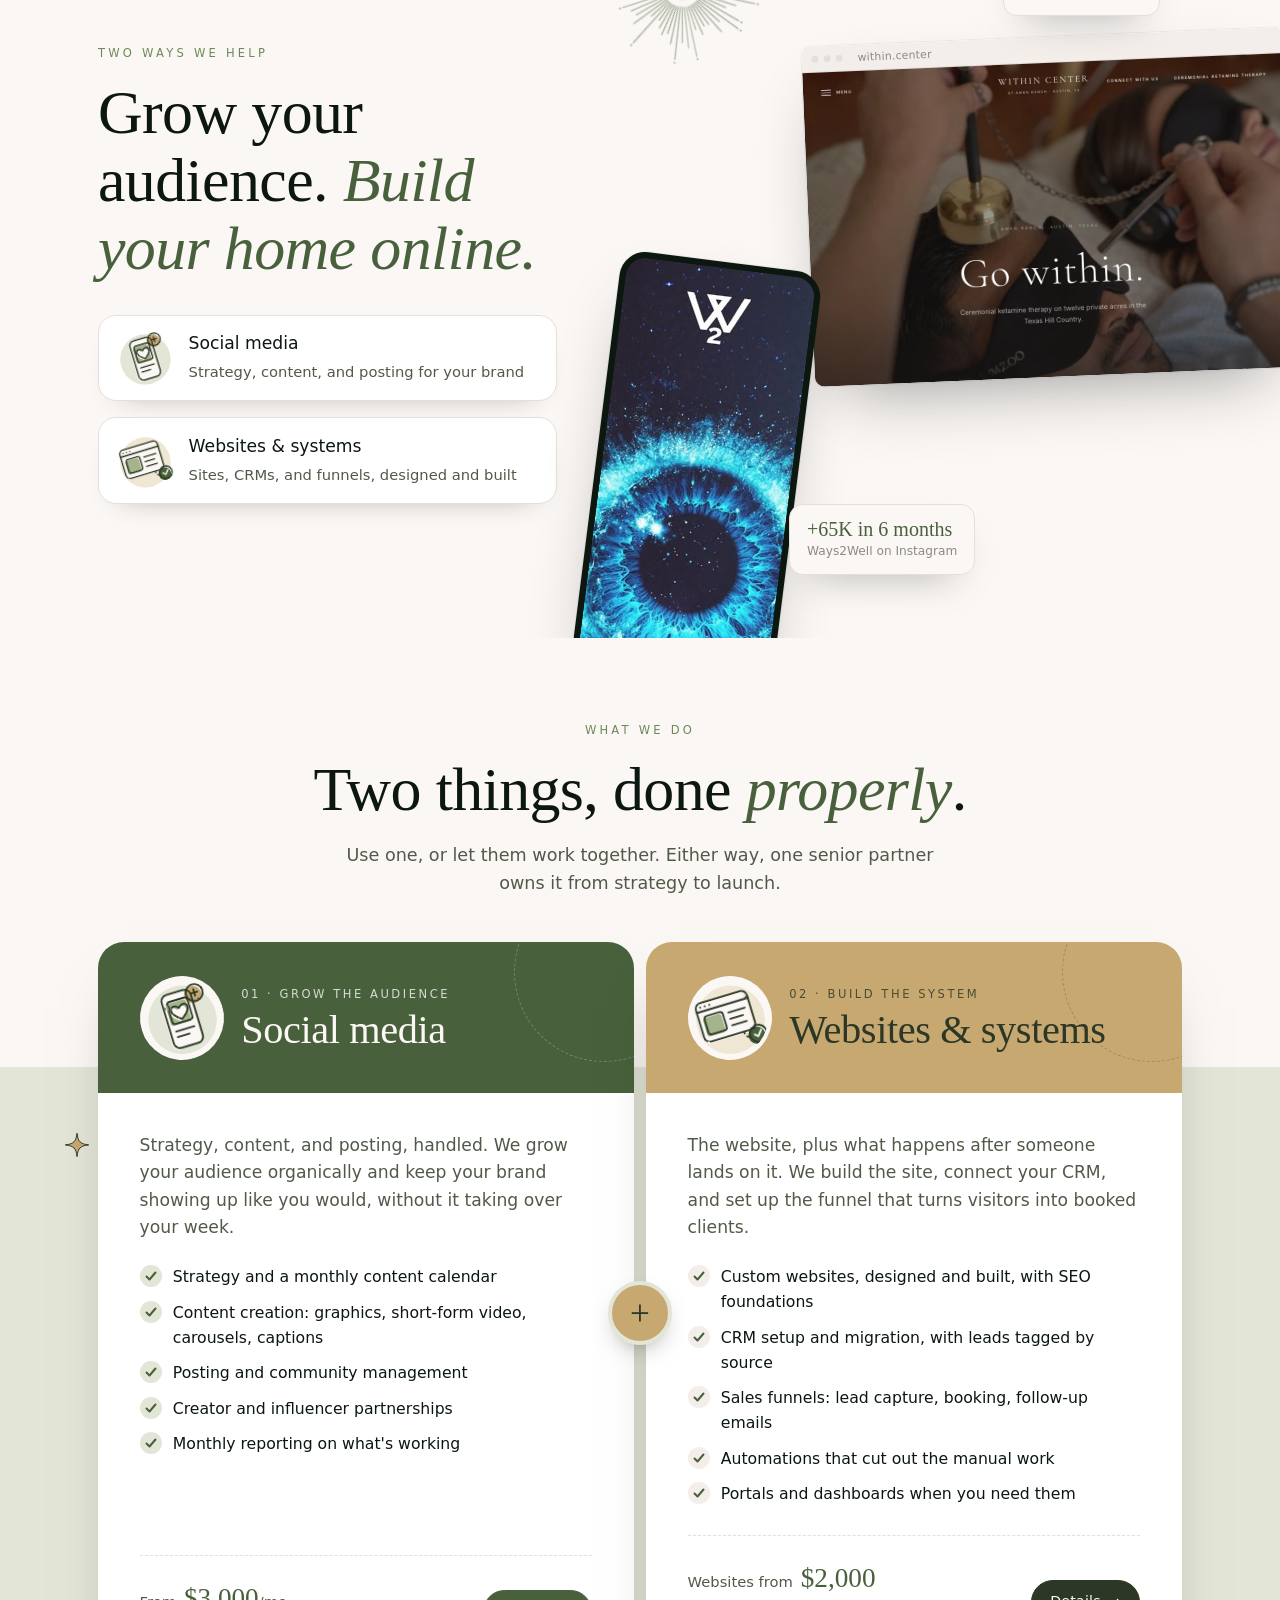
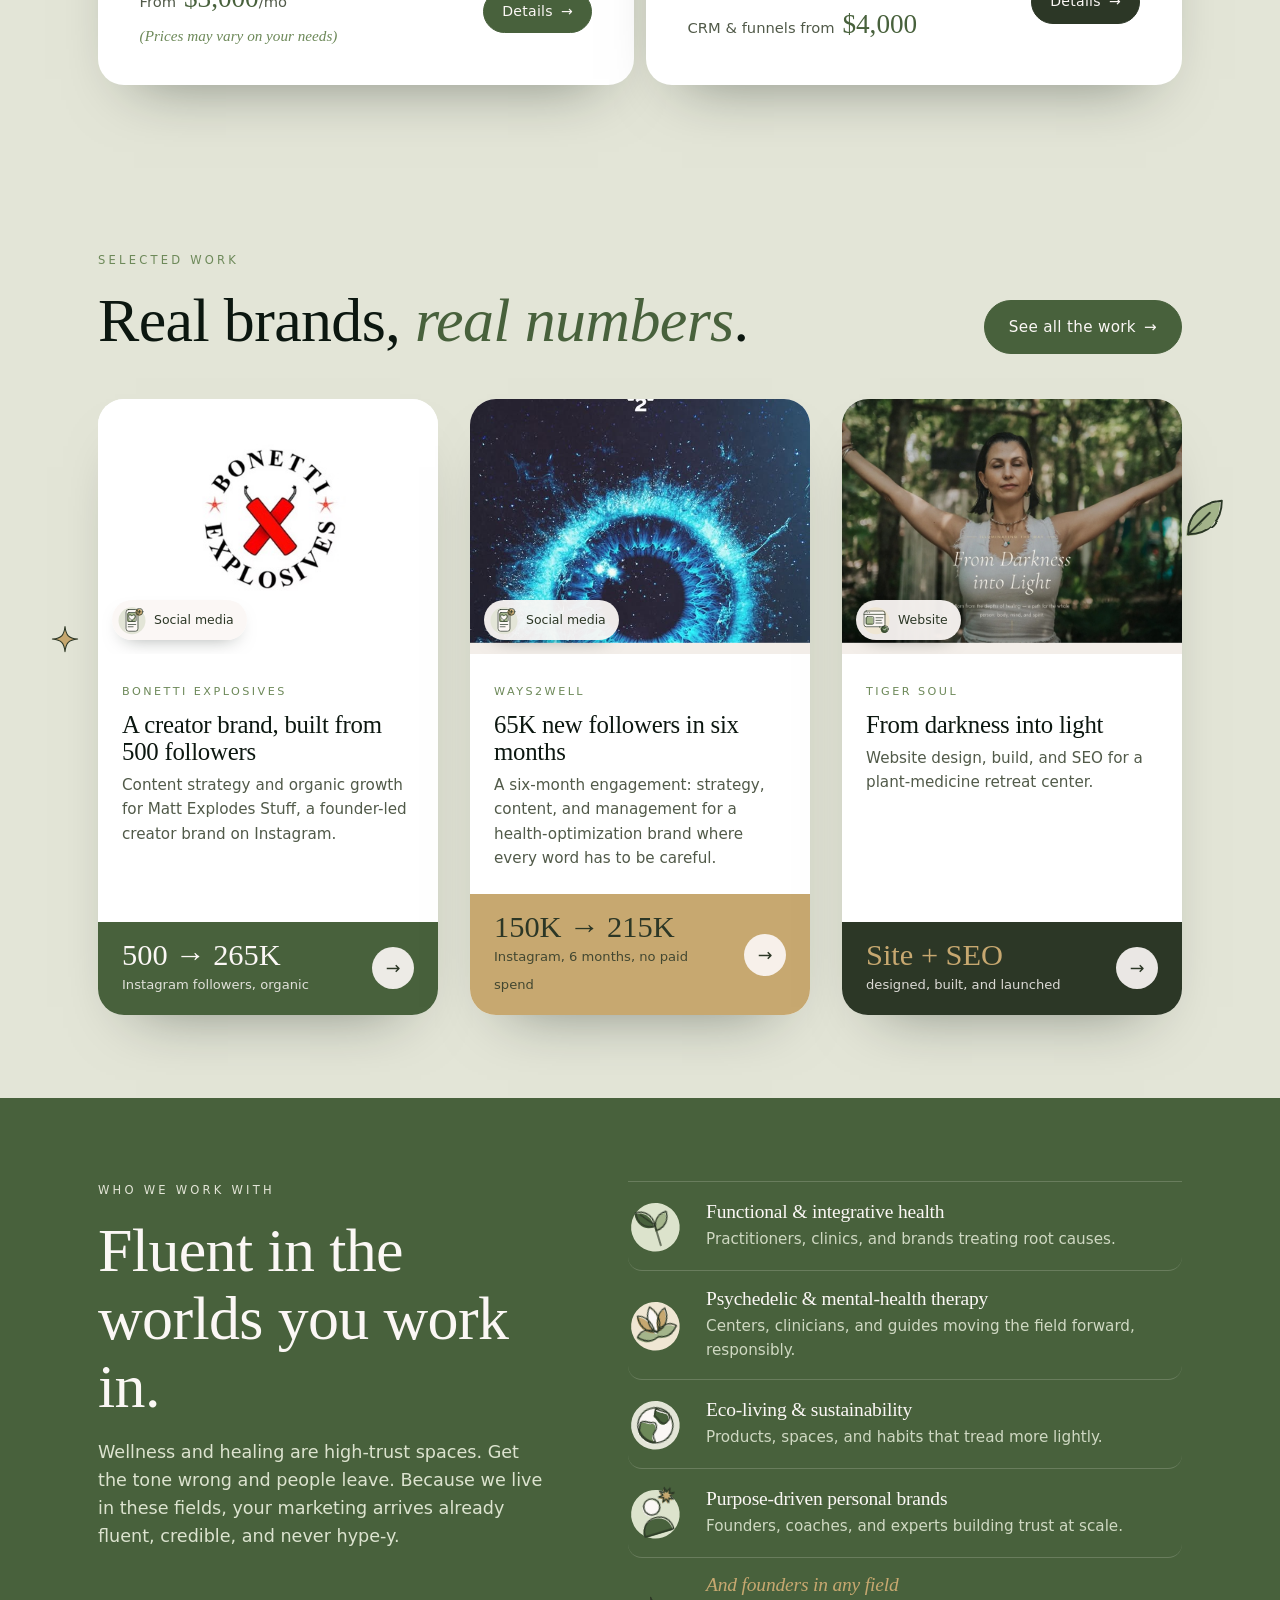
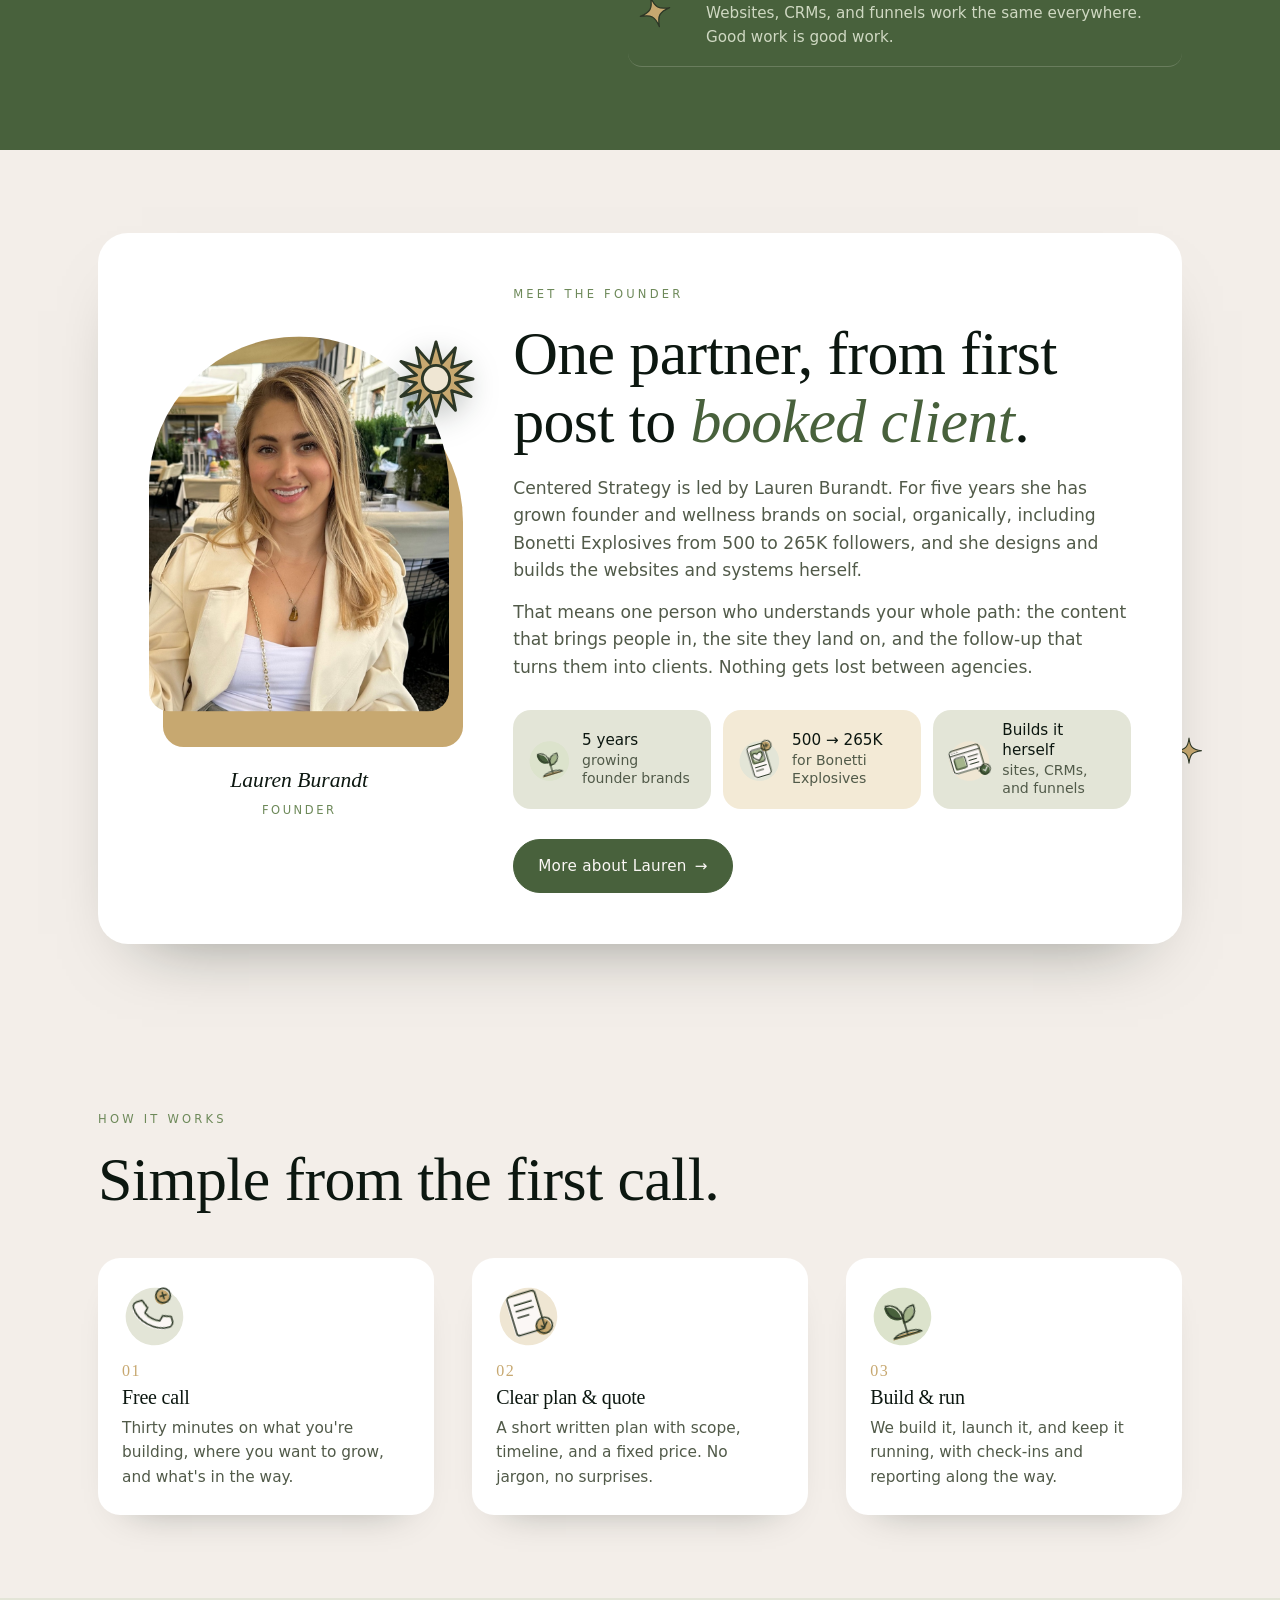
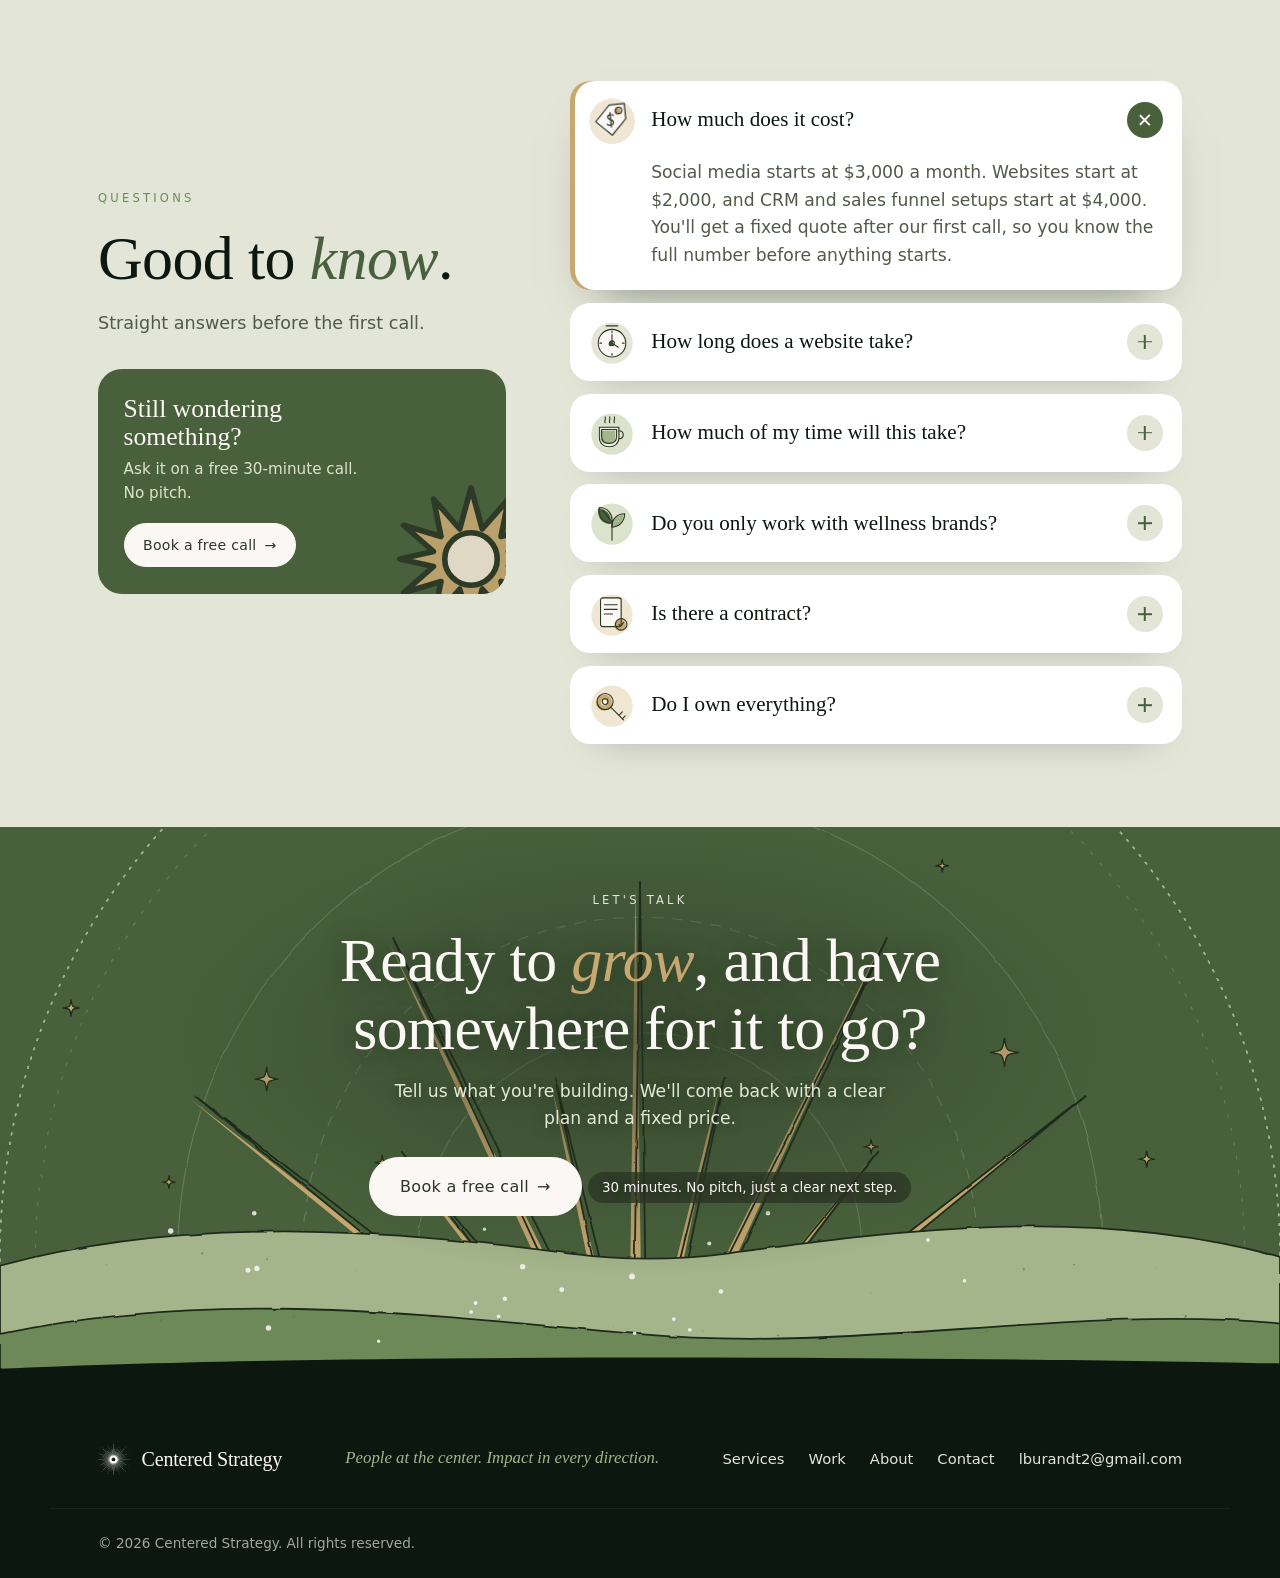
==== commit ec70c58e: "Mobile hero: raise sun, lower text; non-blocking fonts; white Bonetti tile Co-Authored-By: Claude Op" ====
--- a/index.html
+++ b/index.html
@@ -10,10 +10,11 @@
   <meta property="og:type" content="website" />
   <link rel="preconnect" href="https://fonts.googleapis.com" />
   <link rel="preconnect" href="https://fonts.gstatic.com" crossorigin />
-  <link href="https://fonts.googleapis.com/css2?family=Cormorant+Garamond:ital,wght@0,400;0,500;0,600;1,400;1,500&family=Jost:wght@300;400;500&display=swap" rel="stylesheet" />
+  <link href="https://fonts.googleapis.com/css2?family=Cormorant+Garamond:ital,wght@0,400;0,500;0,600;1,400;1,500&family=Jost:wght@300;400;500&display=swap" rel="stylesheet" media="print" onload="this.media=\'all\'" />
+  <noscript><link href="https://fonts.googleapis.com/css2?family=Cormorant+Garamond:ital,wght@0,400;0,500;0,600;1,400;1,500&family=Jost:wght@300;400;500&display=swap" rel="stylesheet" /></noscript>
   <link rel="icon" type="image/png" href="assets/favicon.png" />
   <link rel="stylesheet" href="styles.css?v=28" />
-  <link rel="stylesheet" href="design/site.css?v=7" />
+  <link rel="stylesheet" href="design/site.css?v=10" />
 </head>
 <body class="home-sun">
 
--- a/design/site.css
+++ b/design/site.css
@@ -194,8 +194,8 @@
 .work-card:hover { translate: 0 -8px; box-shadow: 0 44px 70px -38px rgba(12,23,16,.6); }
 .work-card__media { position: relative; aspect-ratio: 4 / 3; overflow: hidden; background: var(--cream-warm); }
 .work-card__media > img { width: 100%; height: 100%; object-fit: cover; object-position: center top; transition: scale .7s cubic-bezier(.2,.7,.2,1); }
-.work-card__tile { width: 100%; height: 100%; display: grid; place-items: center; background: var(--cream-warm); transition: scale .7s cubic-bezier(.2,.7,.2,1); }
-.work-card__tile img { width: 52%; border-radius: 50%; box-shadow: 0 20px 40px -24px rgba(12,23,16,.5); }
+.work-card__tile { width: 100%; height: 100%; display: grid; place-items: center; background: #fff; transition: scale .7s cubic-bezier(.2,.7,.2,1); }
+.work-card__tile img { width: 52%; }
 .work-card:hover .work-card__media > img, .work-card:hover .work-card__tile { scale: 1.05; }
 .work-card__badge { position: absolute; left: 14px; bottom: 14px; display: inline-flex; align-items: center; gap: .45rem; padding: .3rem .8rem .3rem .3rem;
   background: rgba(251,247,245,.94); border-radius: 999px; font-size: .78rem; font-weight: 500; color: var(--forest); box-shadow: 0 8px 20px -12px rgba(12,23,16,.5); }
@@ -534,6 +534,8 @@
 .hero-sun h1, .hero-sun__lede { text-shadow: 0 2px 22px rgba(12,23,16,.35); }
 @media (max-width: 640px) {
   .hero-sun:not(.hero-sun--page):not(.hero-sun--about) { min-height: 720px; }
+  .hero-sun:not(.hero-sun--page):not(.hero-sun--about) .hero-sun__copy { padding-top: 2.5rem; }
+  .hero-sun:not(.hero-sun--page):not(.hero-sun--about) .scene .sun { translate: 0 -60px; }
 }
 .hero-sun::before { background: radial-gradient(55% 42% at 50% 30%, rgba(44,55,38,.82), rgba(44,55,38,.35) 60%, rgba(44,55,38,0) 85%); }
 .cta-sun .scene--cta { height: 100%; }
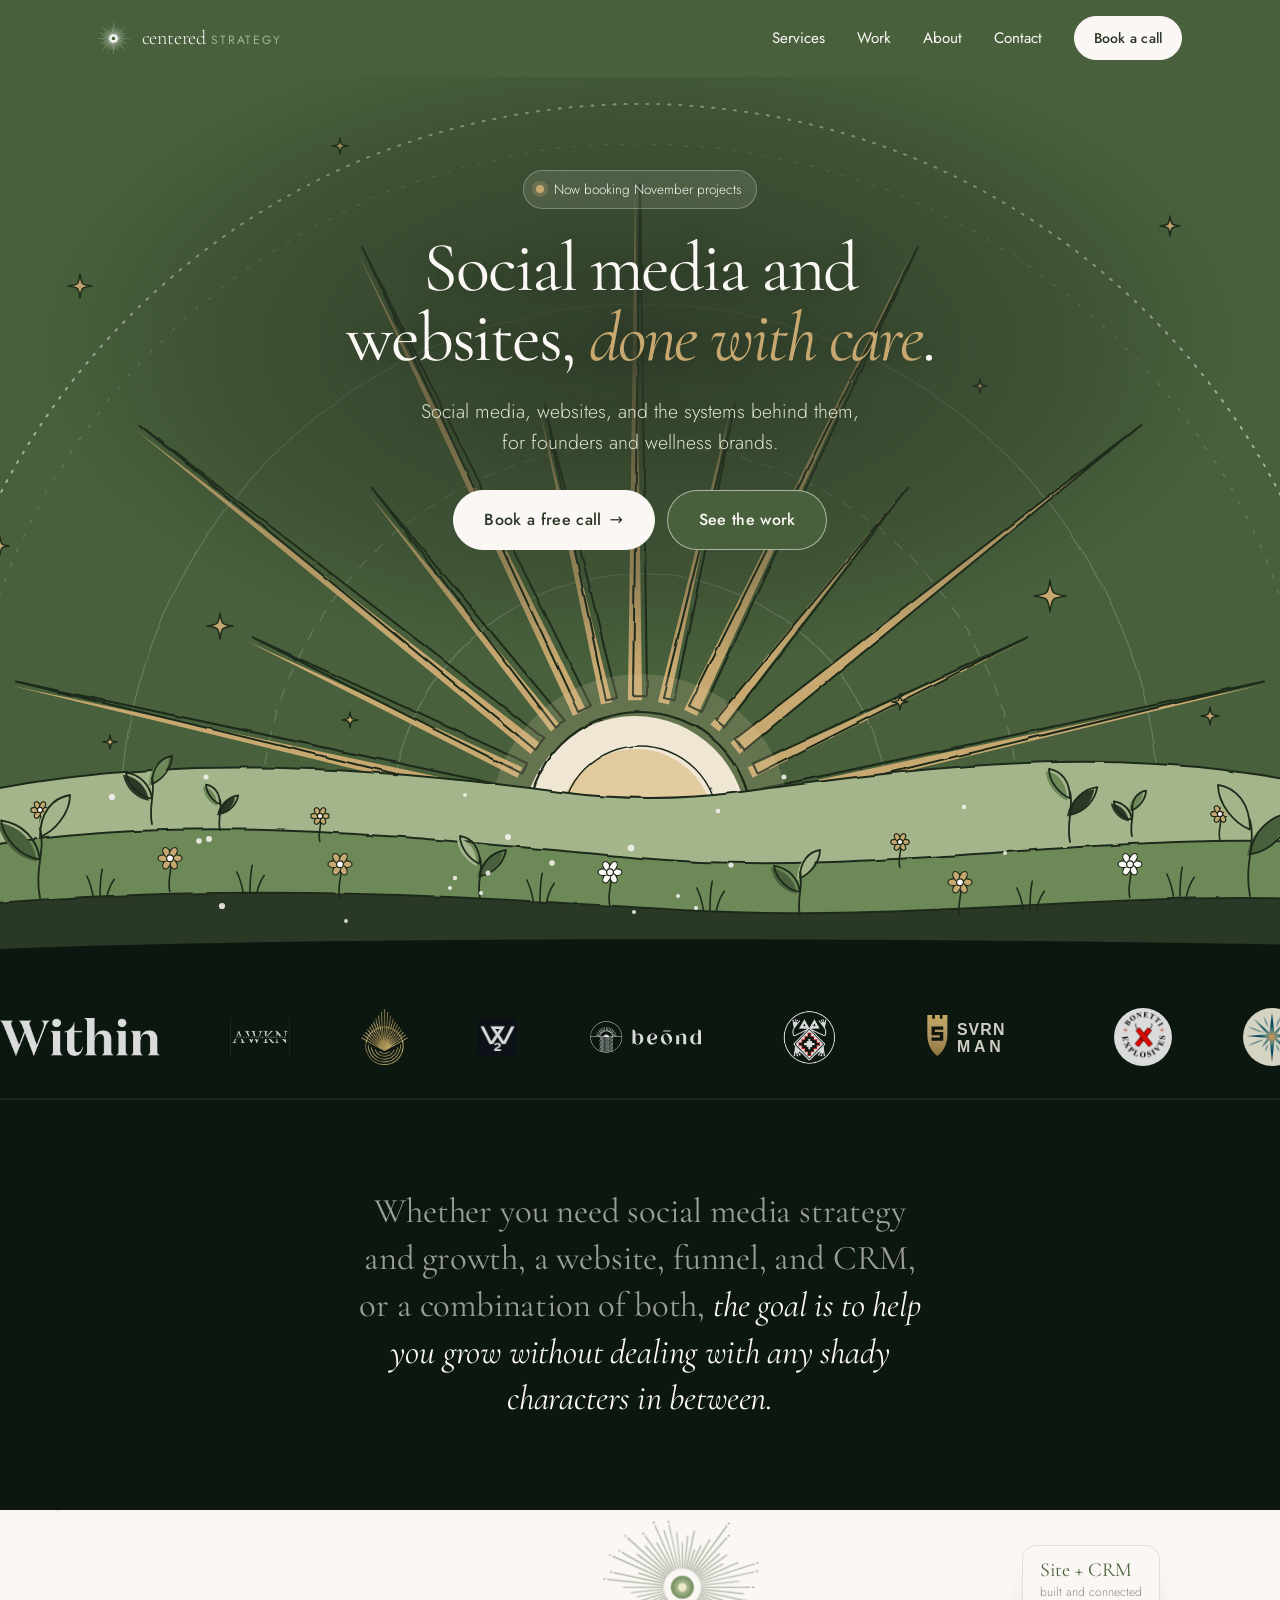
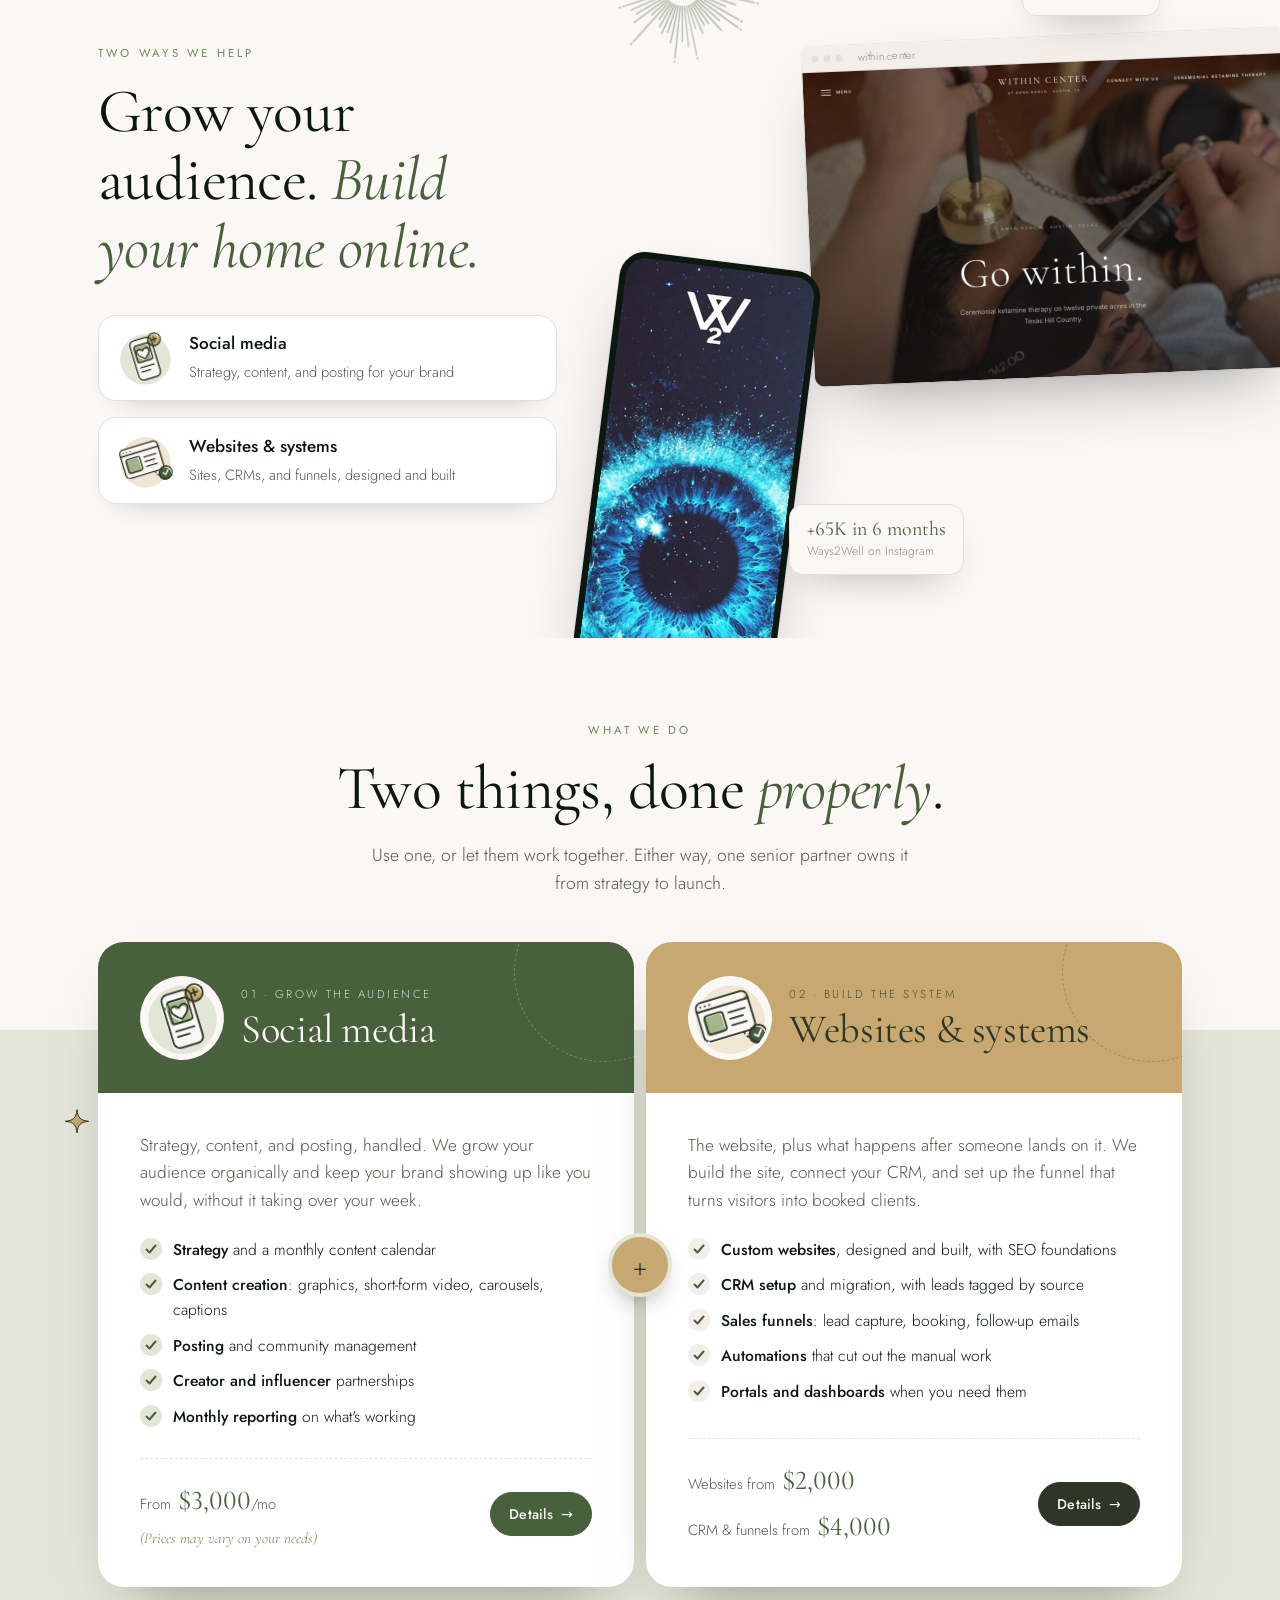
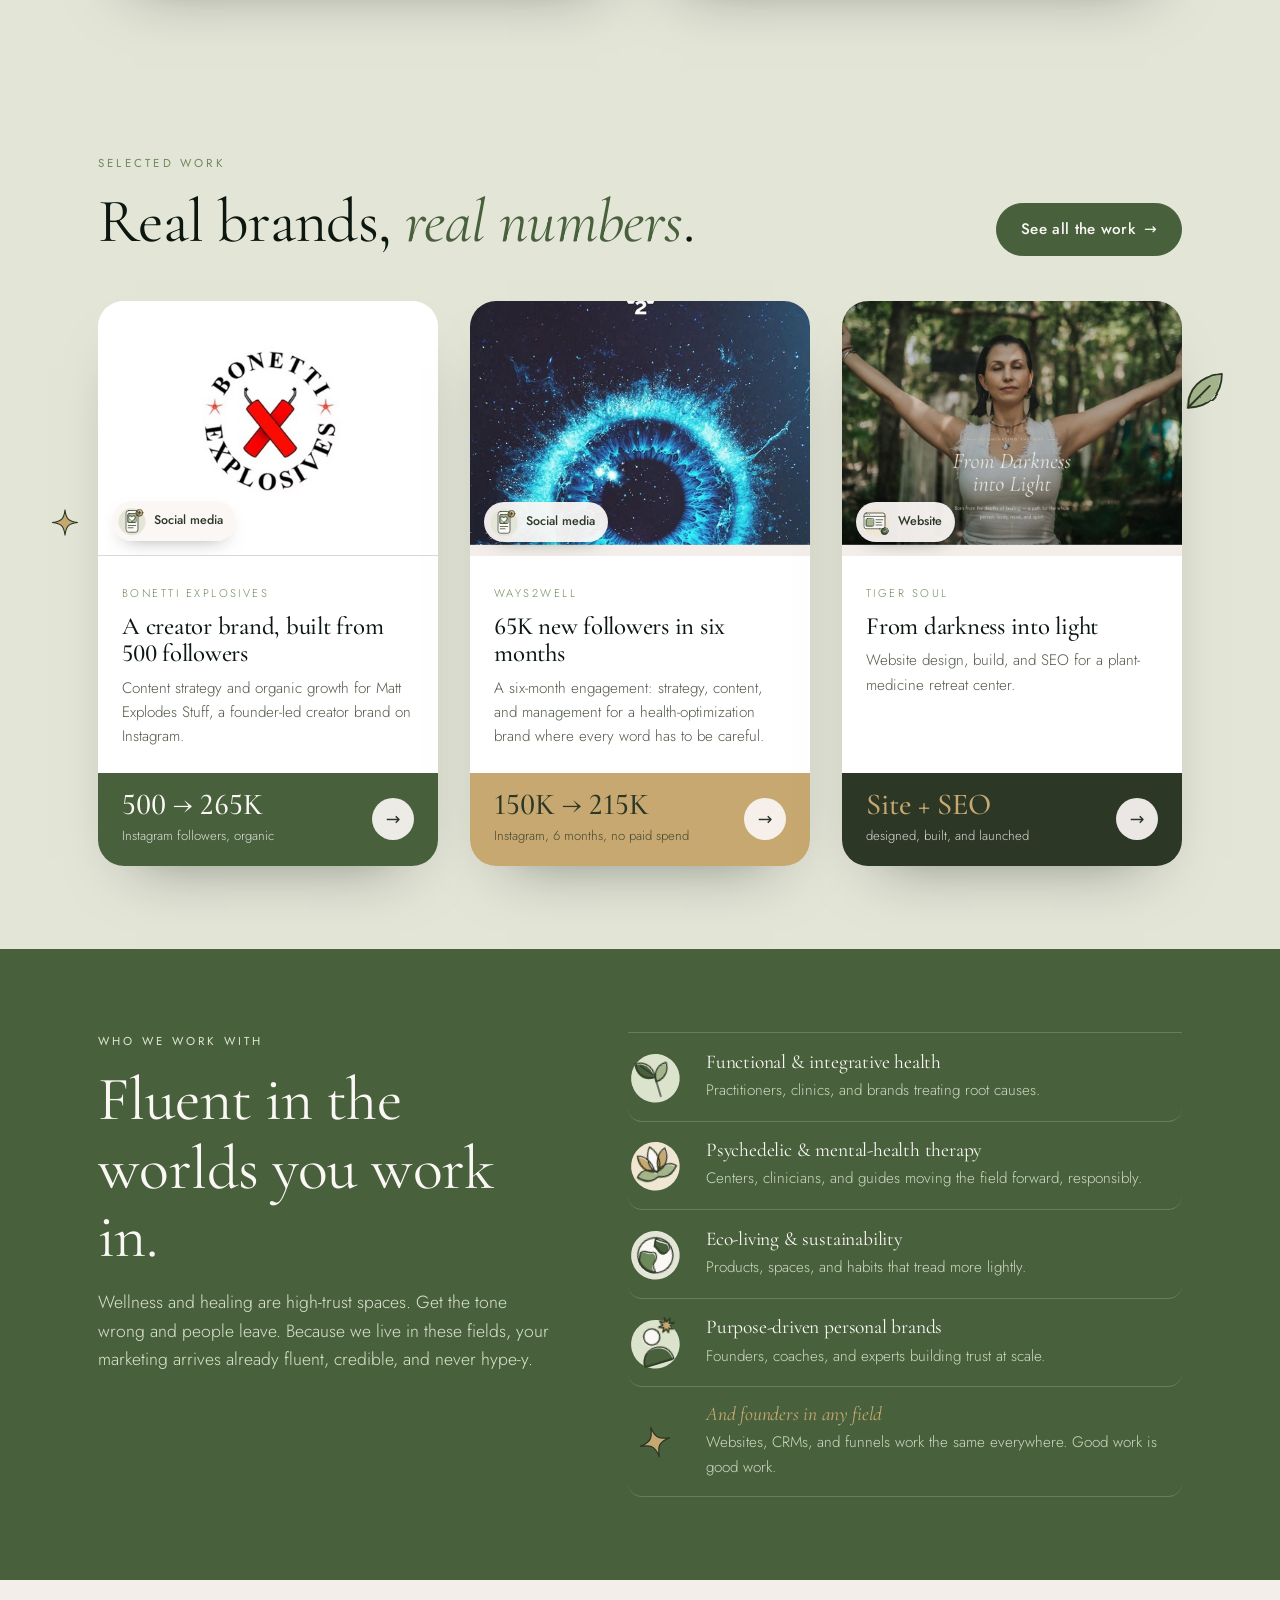
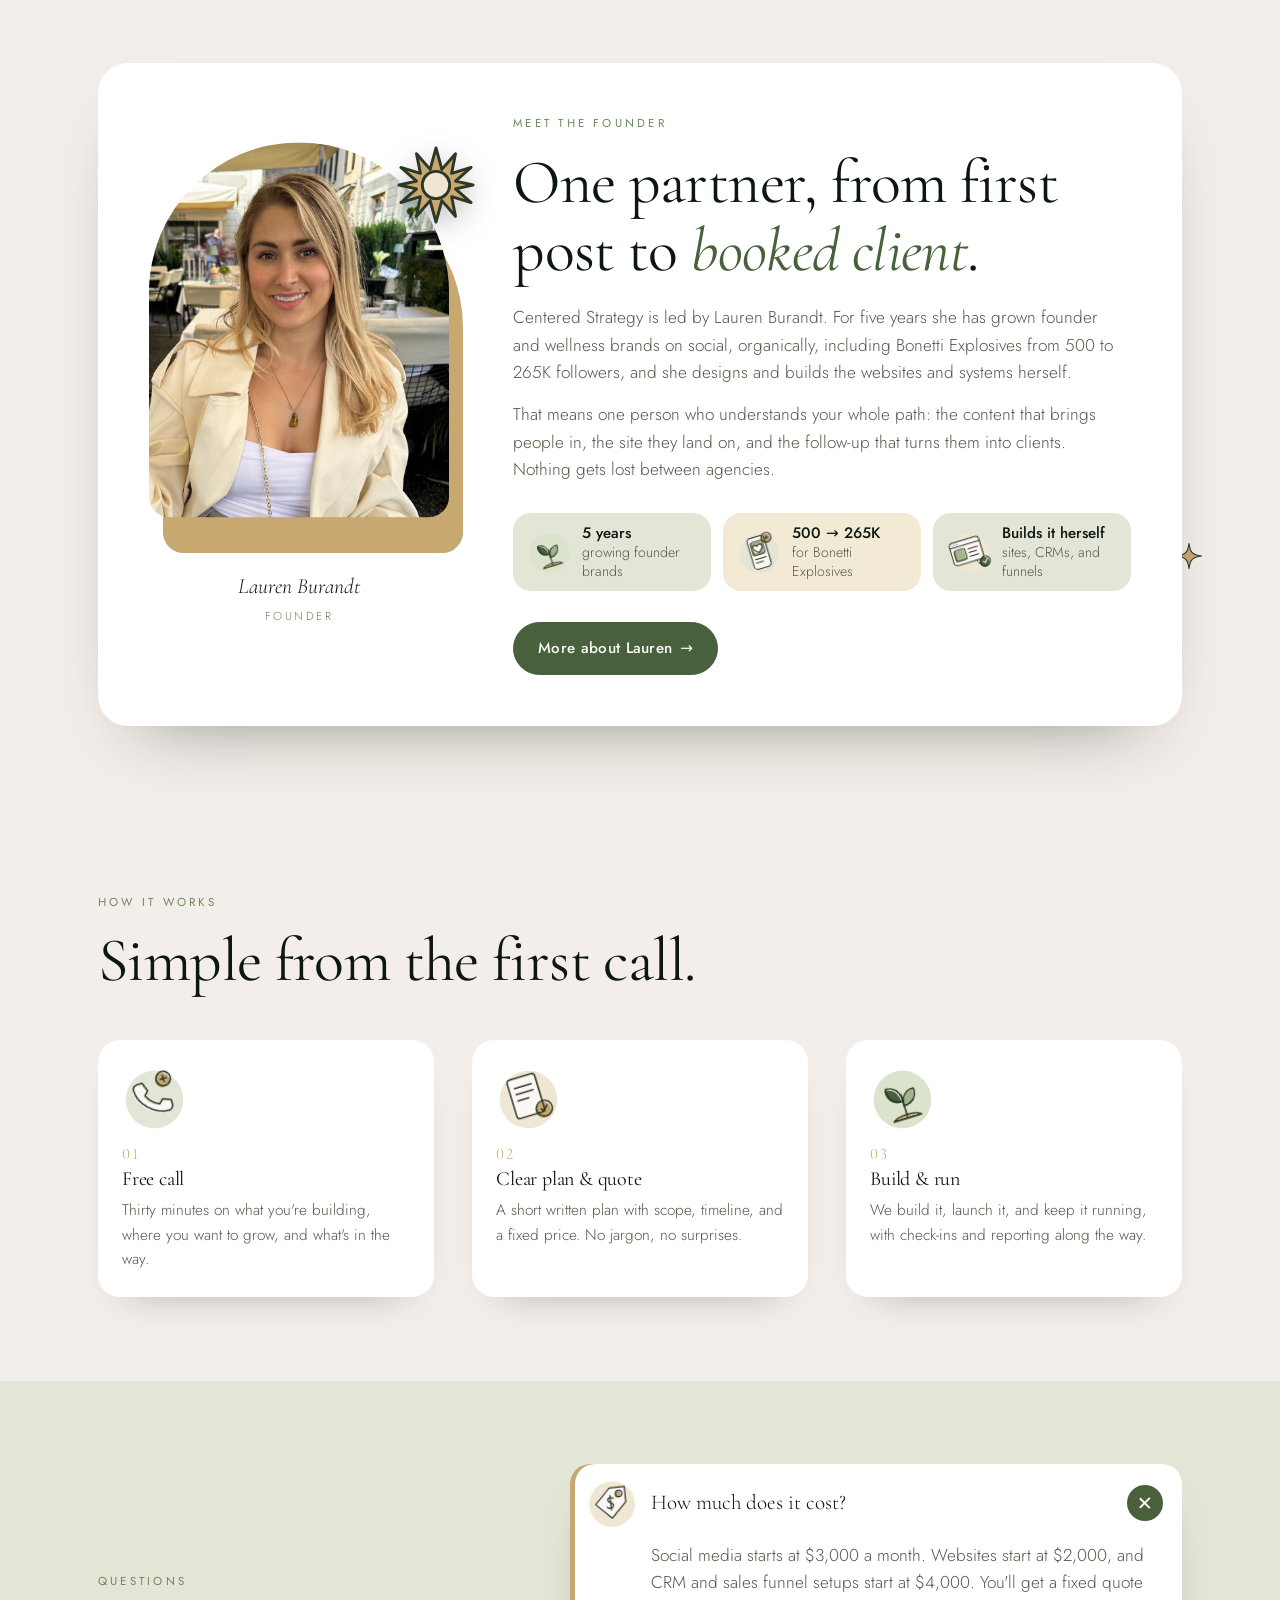
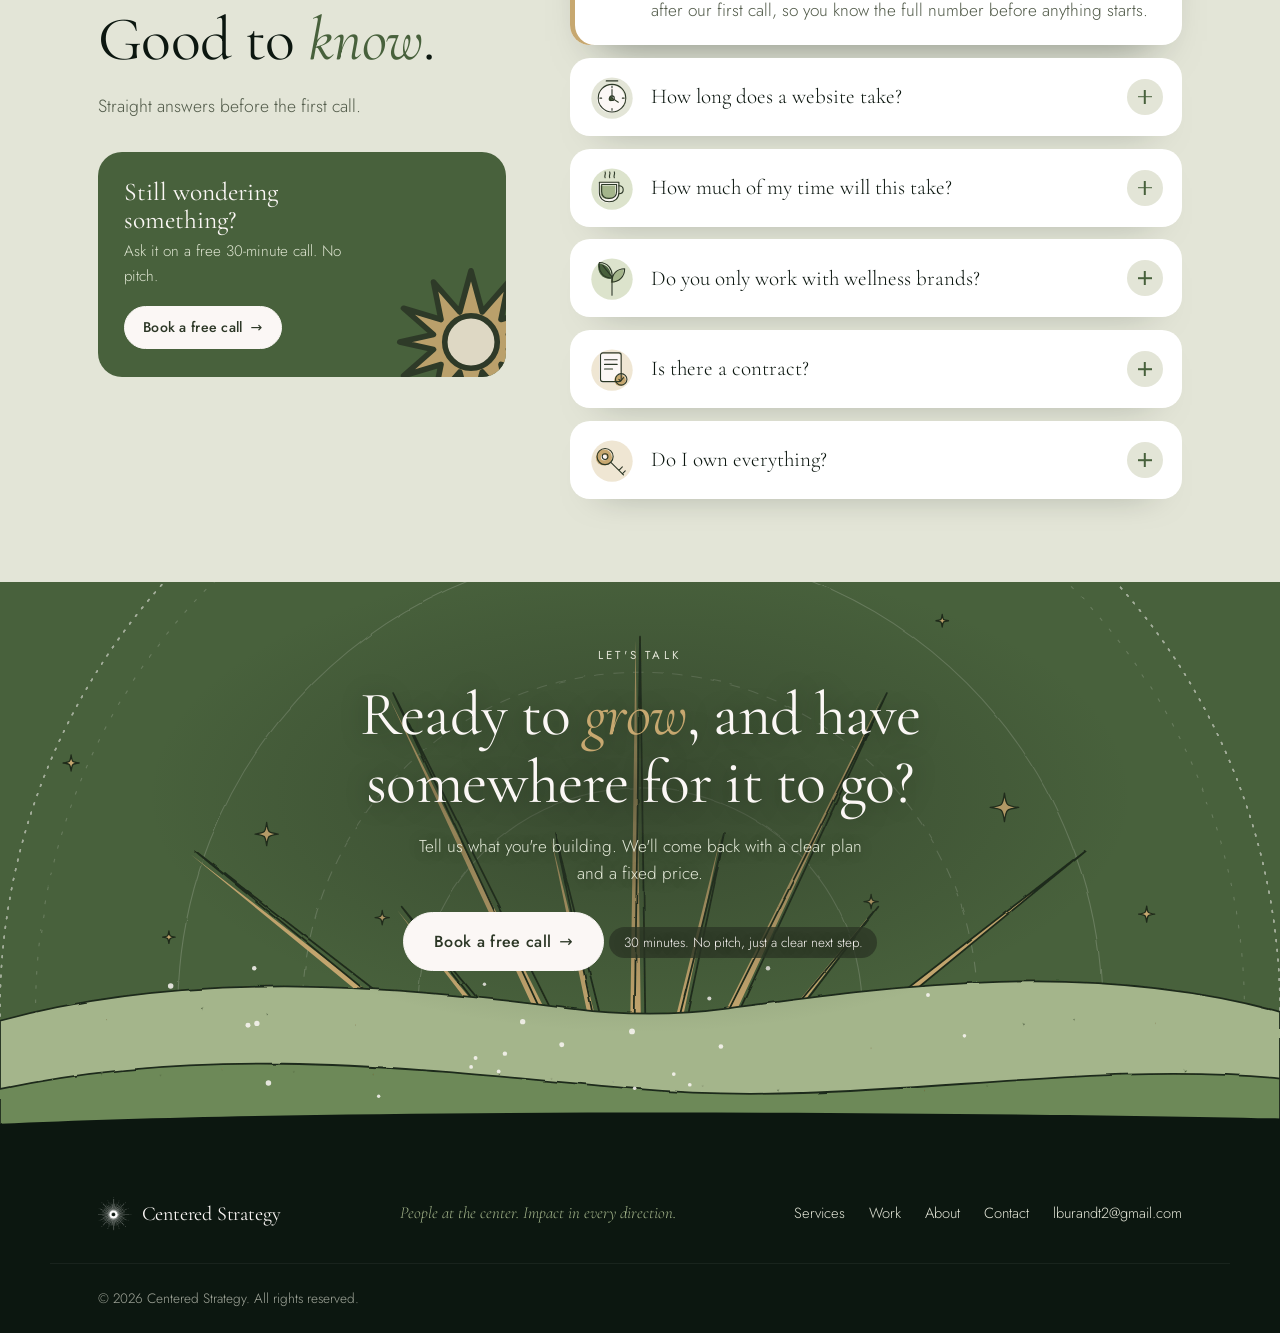
==== commit 521d570b: "Fix web fonts not loading (escaped onload); faint line under Bonetti logo tile Co-Authored-By: Claud" ====
--- a/index.html
+++ b/index.html
@@ -10,11 +10,11 @@
   <meta property="og:type" content="website" />
   <link rel="preconnect" href="https://fonts.googleapis.com" />
   <link rel="preconnect" href="https://fonts.gstatic.com" crossorigin />
-  <link href="https://fonts.googleapis.com/css2?family=Cormorant+Garamond:ital,wght@0,400;0,500;0,600;1,400;1,500&family=Jost:wght@300;400;500&display=swap" rel="stylesheet" media="print" onload="this.media=\'all\'" />
+  <link href="https://fonts.googleapis.com/css2?family=Cormorant+Garamond:ital,wght@0,400;0,500;0,600;1,400;1,500&family=Jost:wght@300;400;500&display=swap" rel="stylesheet" media="print" onload="this.media='all'" />
   <noscript><link href="https://fonts.googleapis.com/css2?family=Cormorant+Garamond:ital,wght@0,400;0,500;0,600;1,400;1,500&family=Jost:wght@300;400;500&display=swap" rel="stylesheet" /></noscript>
   <link rel="icon" type="image/png" href="assets/favicon.png" />
   <link rel="stylesheet" href="styles.css?v=28" />
-  <link rel="stylesheet" href="design/site.css?v=10" />
+  <link rel="stylesheet" href="design/site.css?v=11" />
 </head>
 <body class="home-sun">
 
--- a/design/site.css
+++ b/design/site.css
@@ -196,6 +196,7 @@
 .work-card__media > img { width: 100%; height: 100%; object-fit: cover; object-position: center top; transition: scale .7s cubic-bezier(.2,.7,.2,1); }
 .work-card__tile { width: 100%; height: 100%; display: grid; place-items: center; background: #fff; transition: scale .7s cubic-bezier(.2,.7,.2,1); }
 .work-card__tile img { width: 52%; }
+.work-card__media:has(> .work-card__tile) { border-bottom: 1px solid rgba(12, 23, 16, .1); }
 .work-card:hover .work-card__media > img, .work-card:hover .work-card__tile { scale: 1.05; }
 .work-card__badge { position: absolute; left: 14px; bottom: 14px; display: inline-flex; align-items: center; gap: .45rem; padding: .3rem .8rem .3rem .3rem;
   background: rgba(251,247,245,.94); border-radius: 999px; font-size: .78rem; font-weight: 500; color: var(--forest); box-shadow: 0 8px 20px -12px rgba(12,23,16,.5); }
